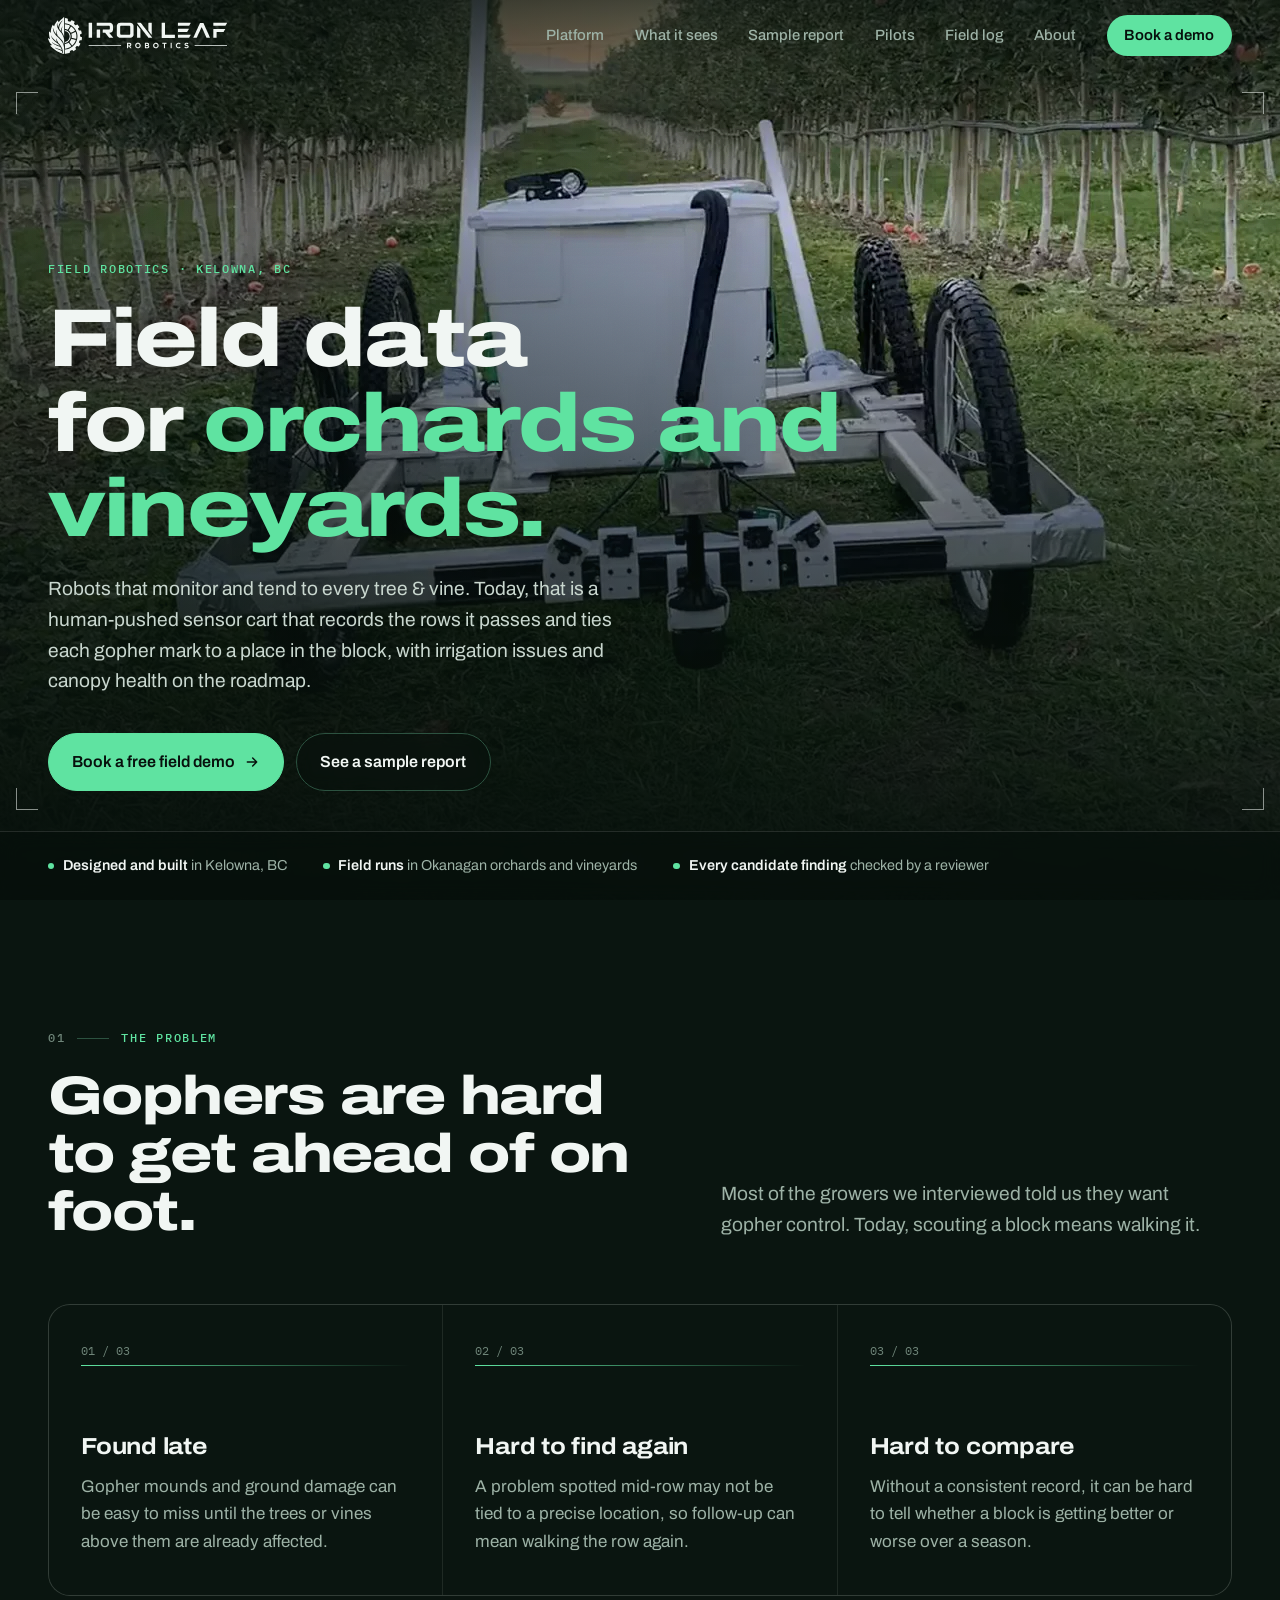
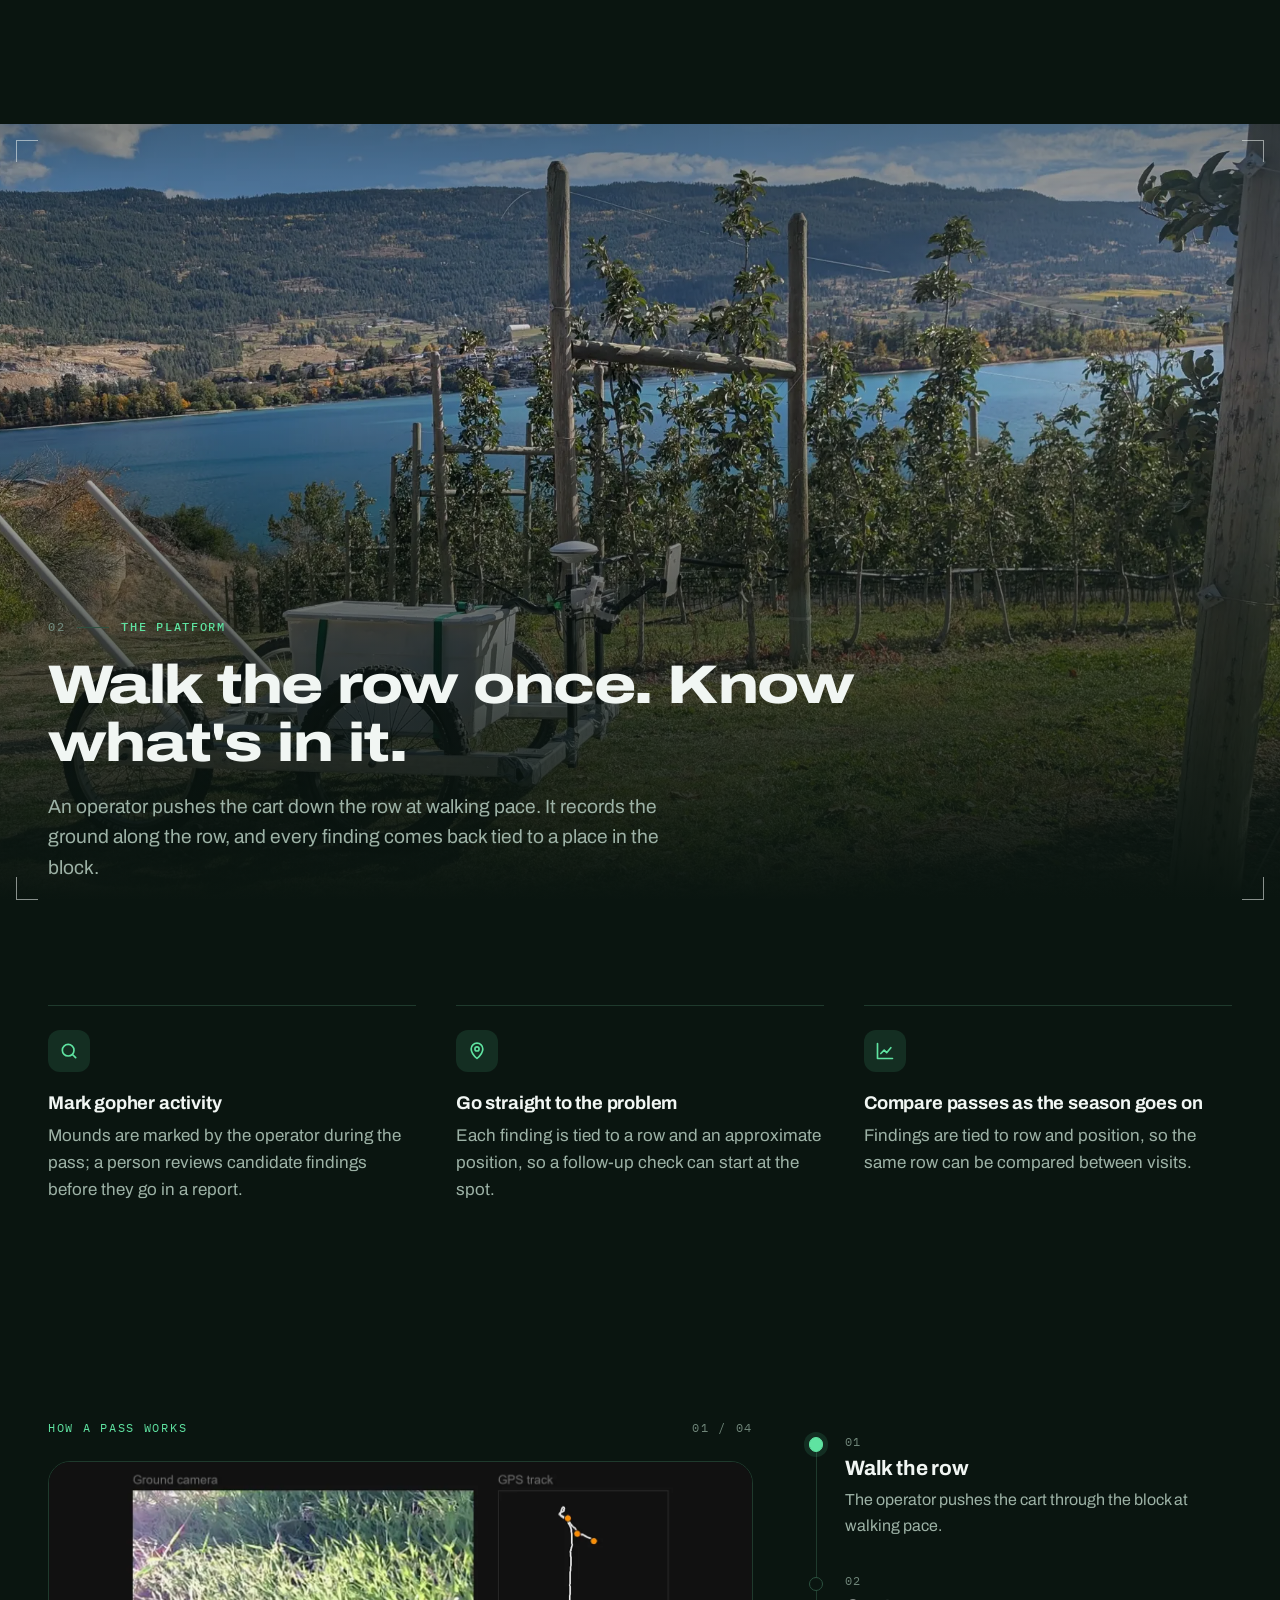
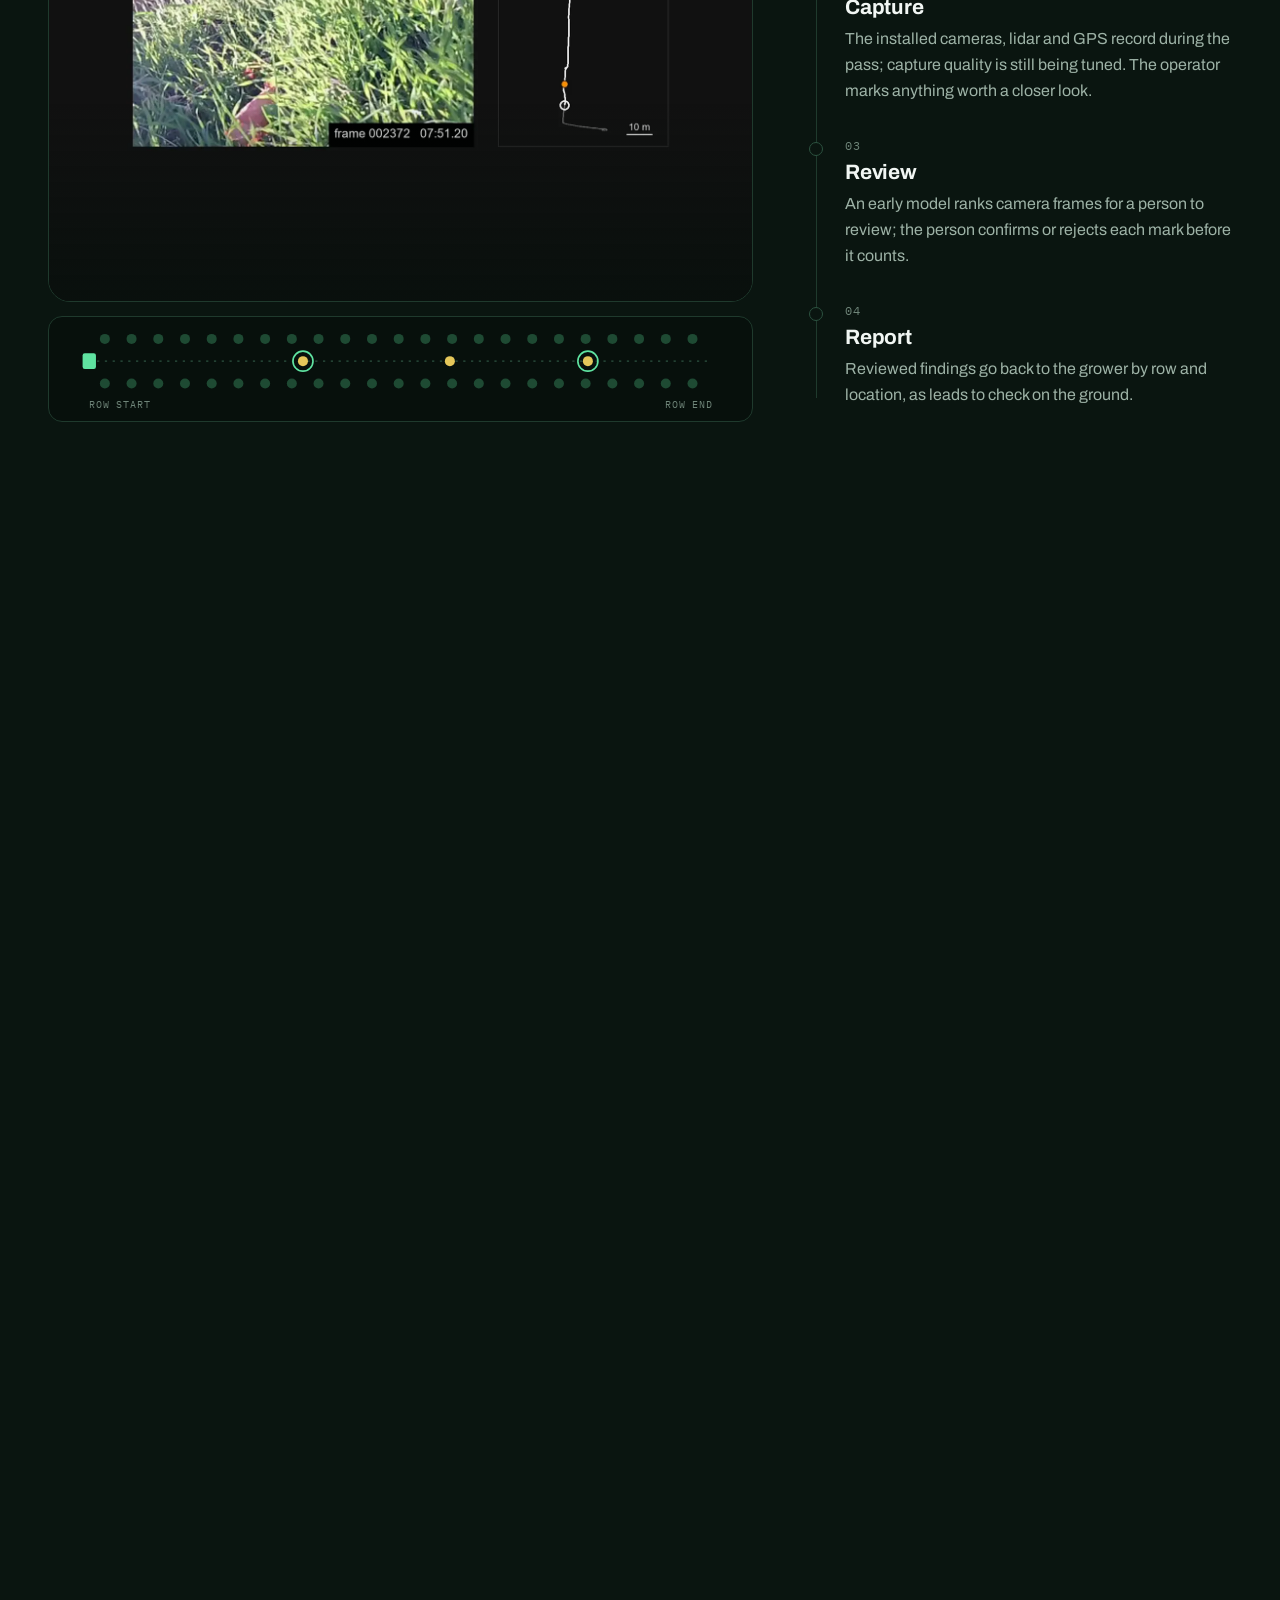
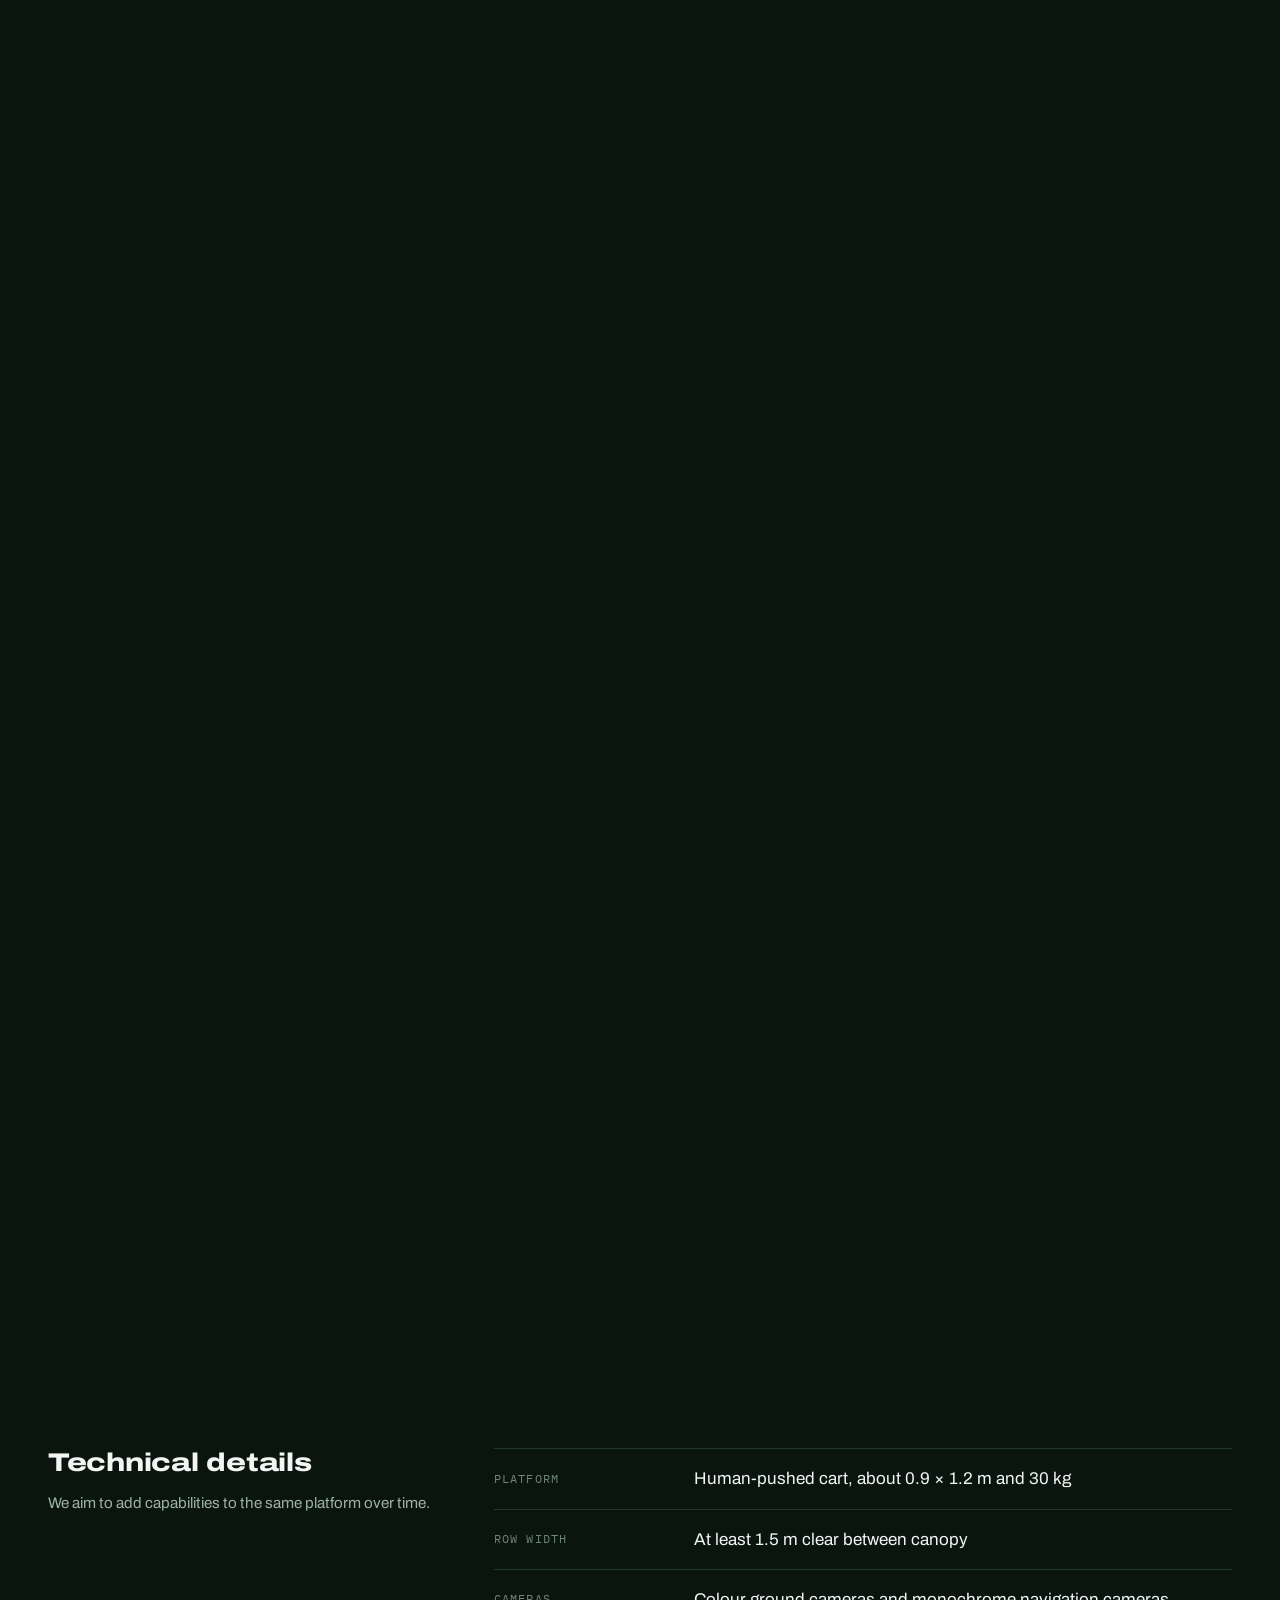
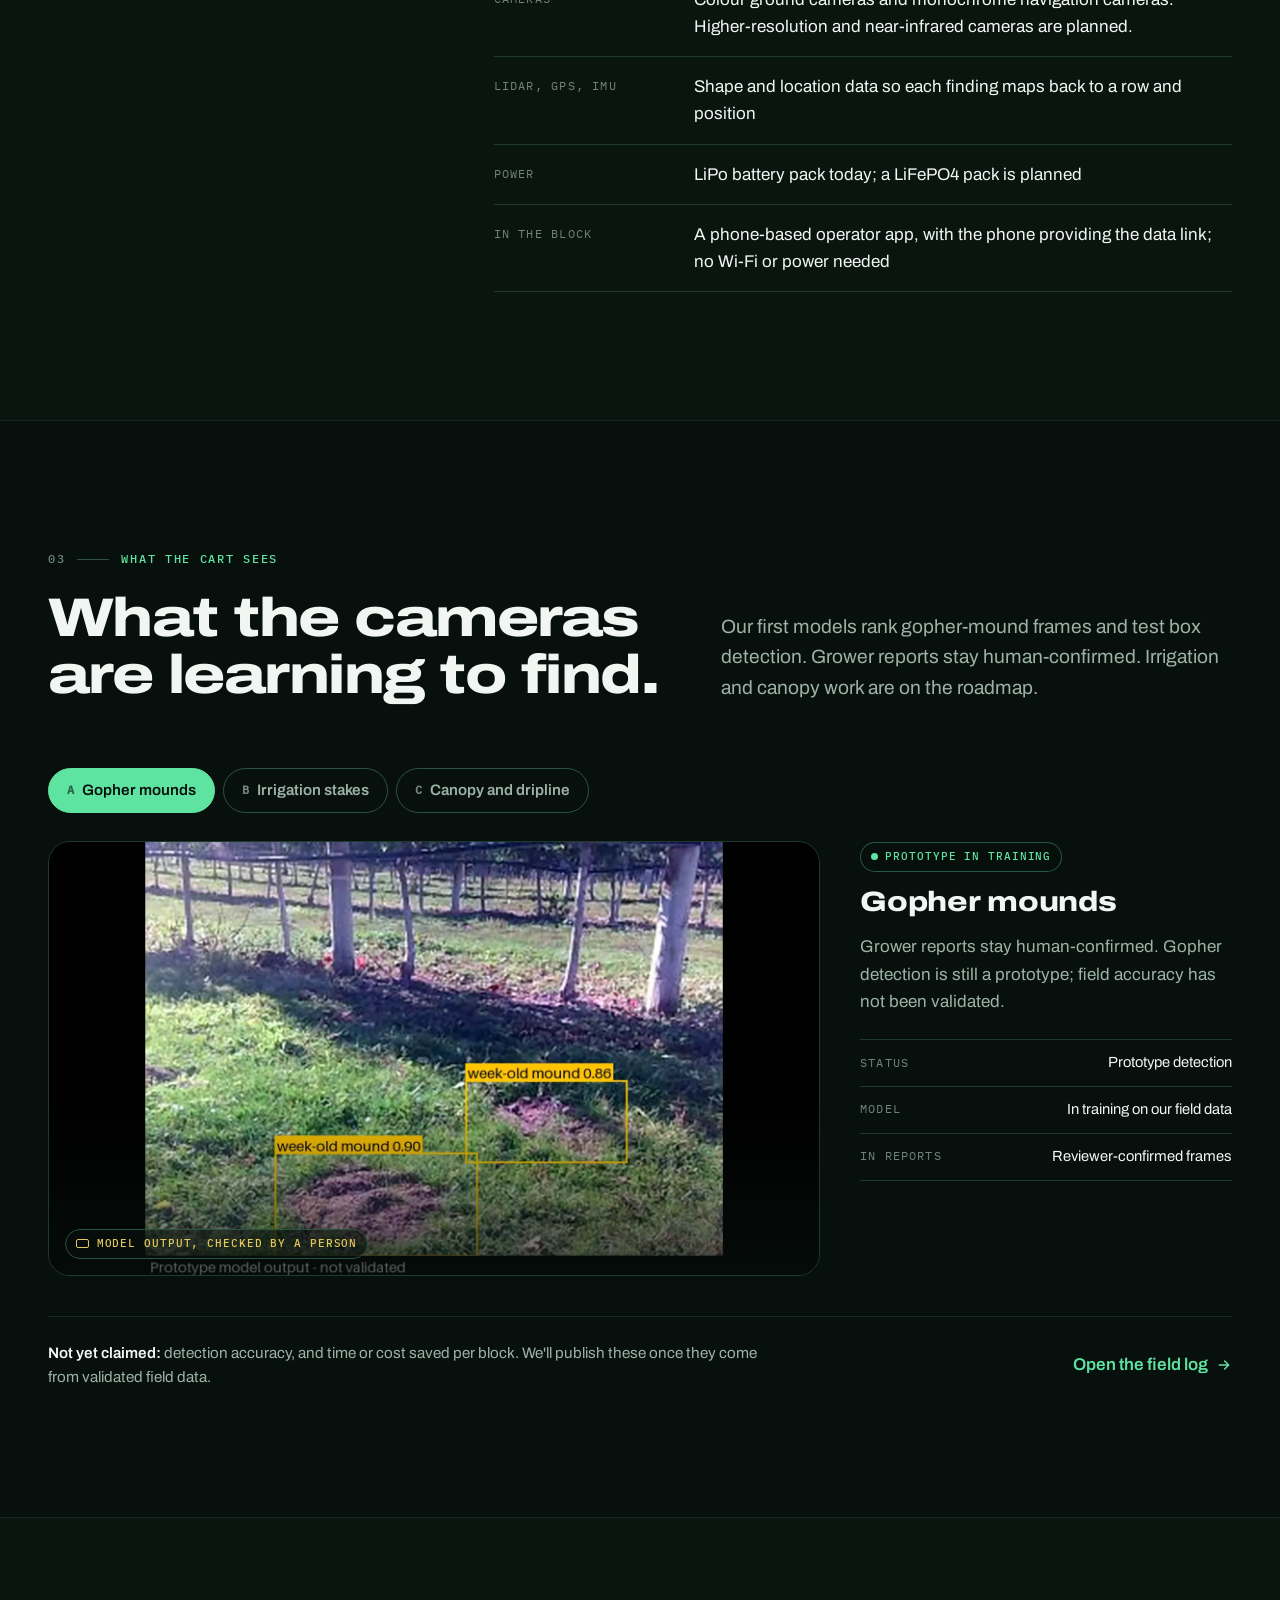
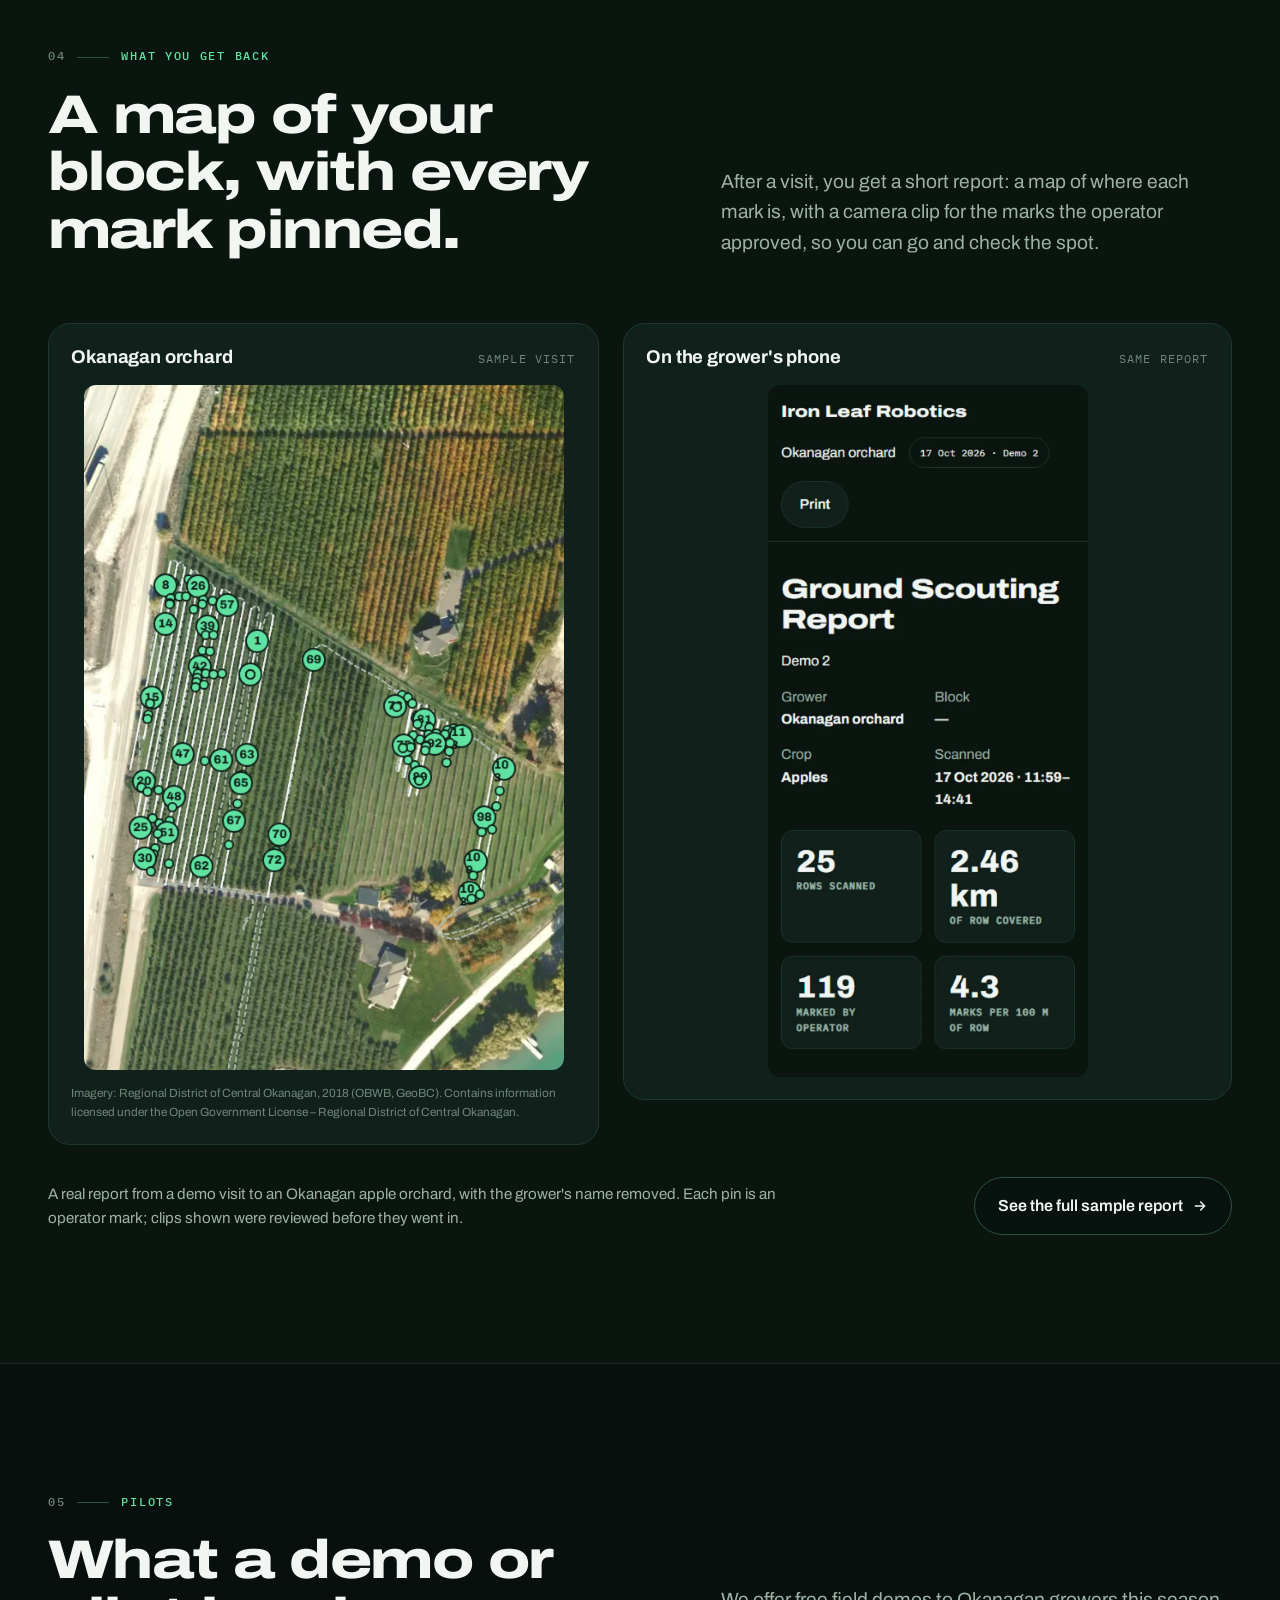
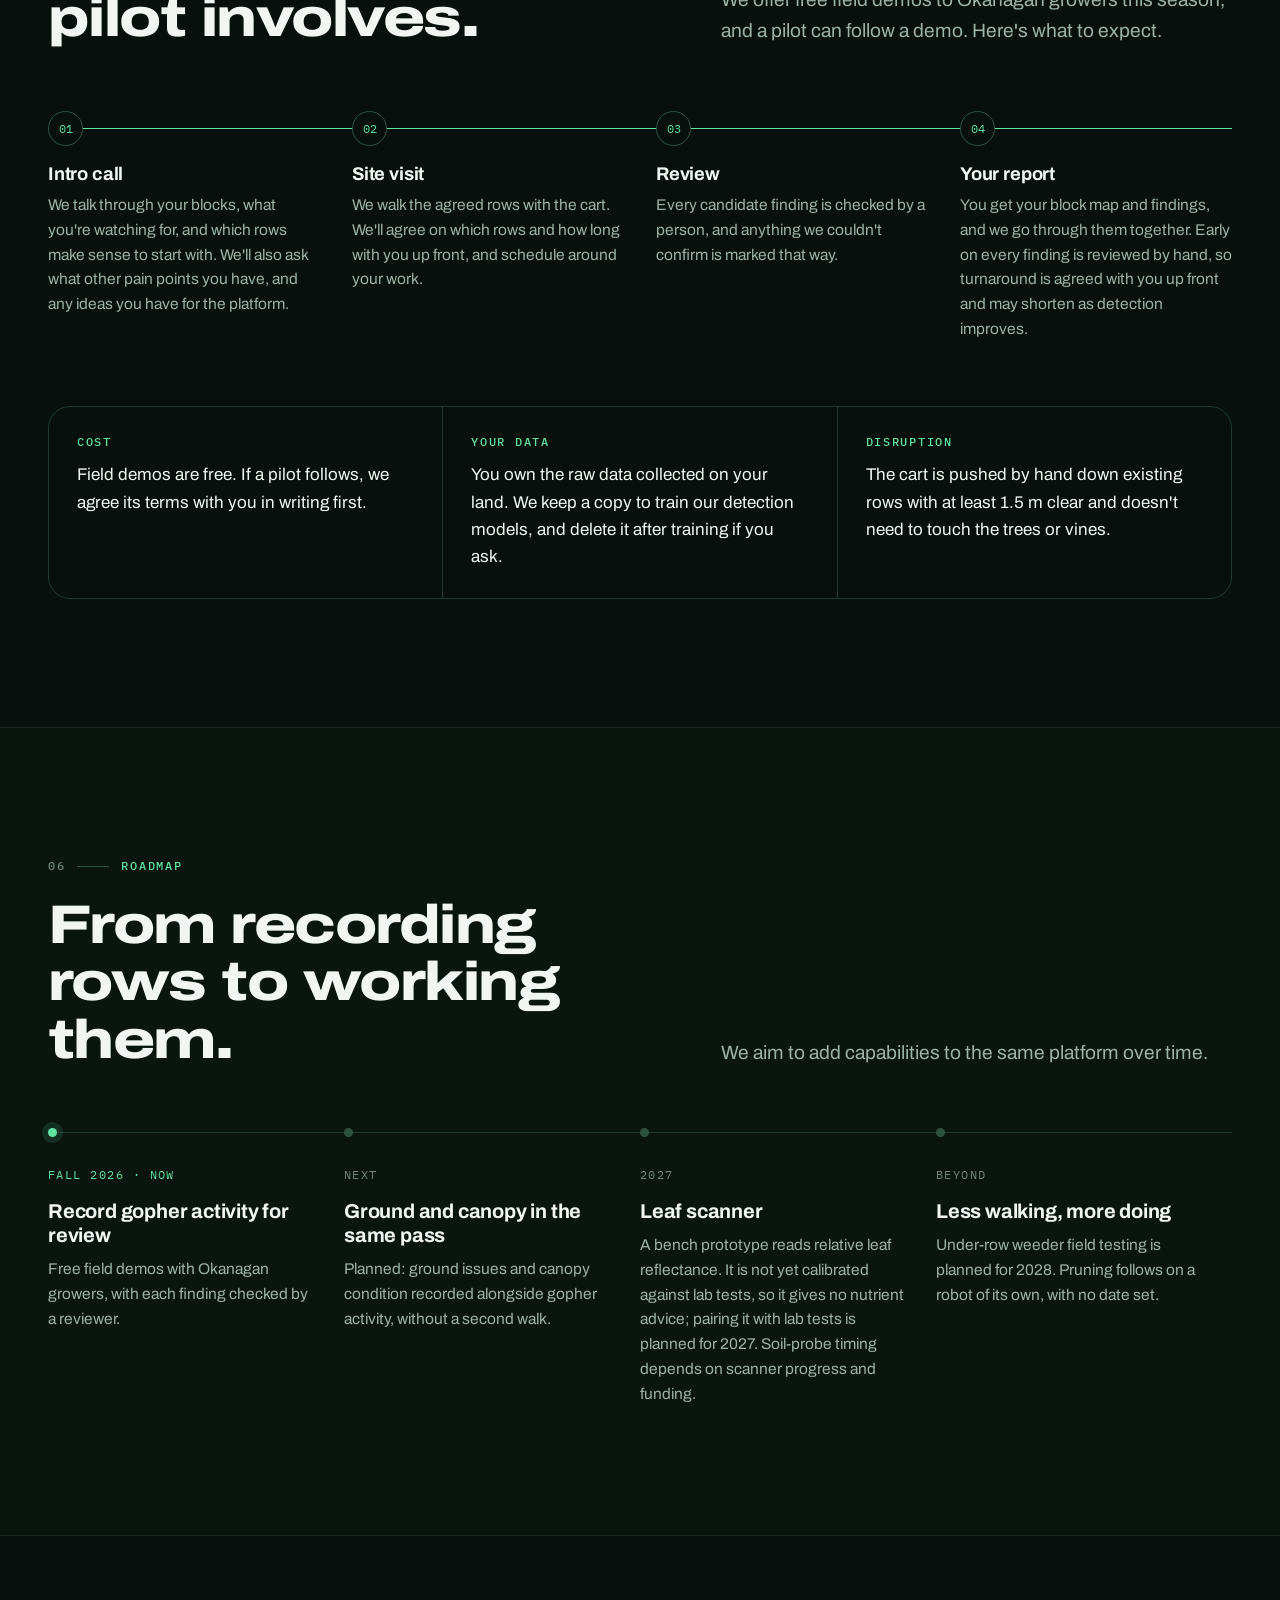
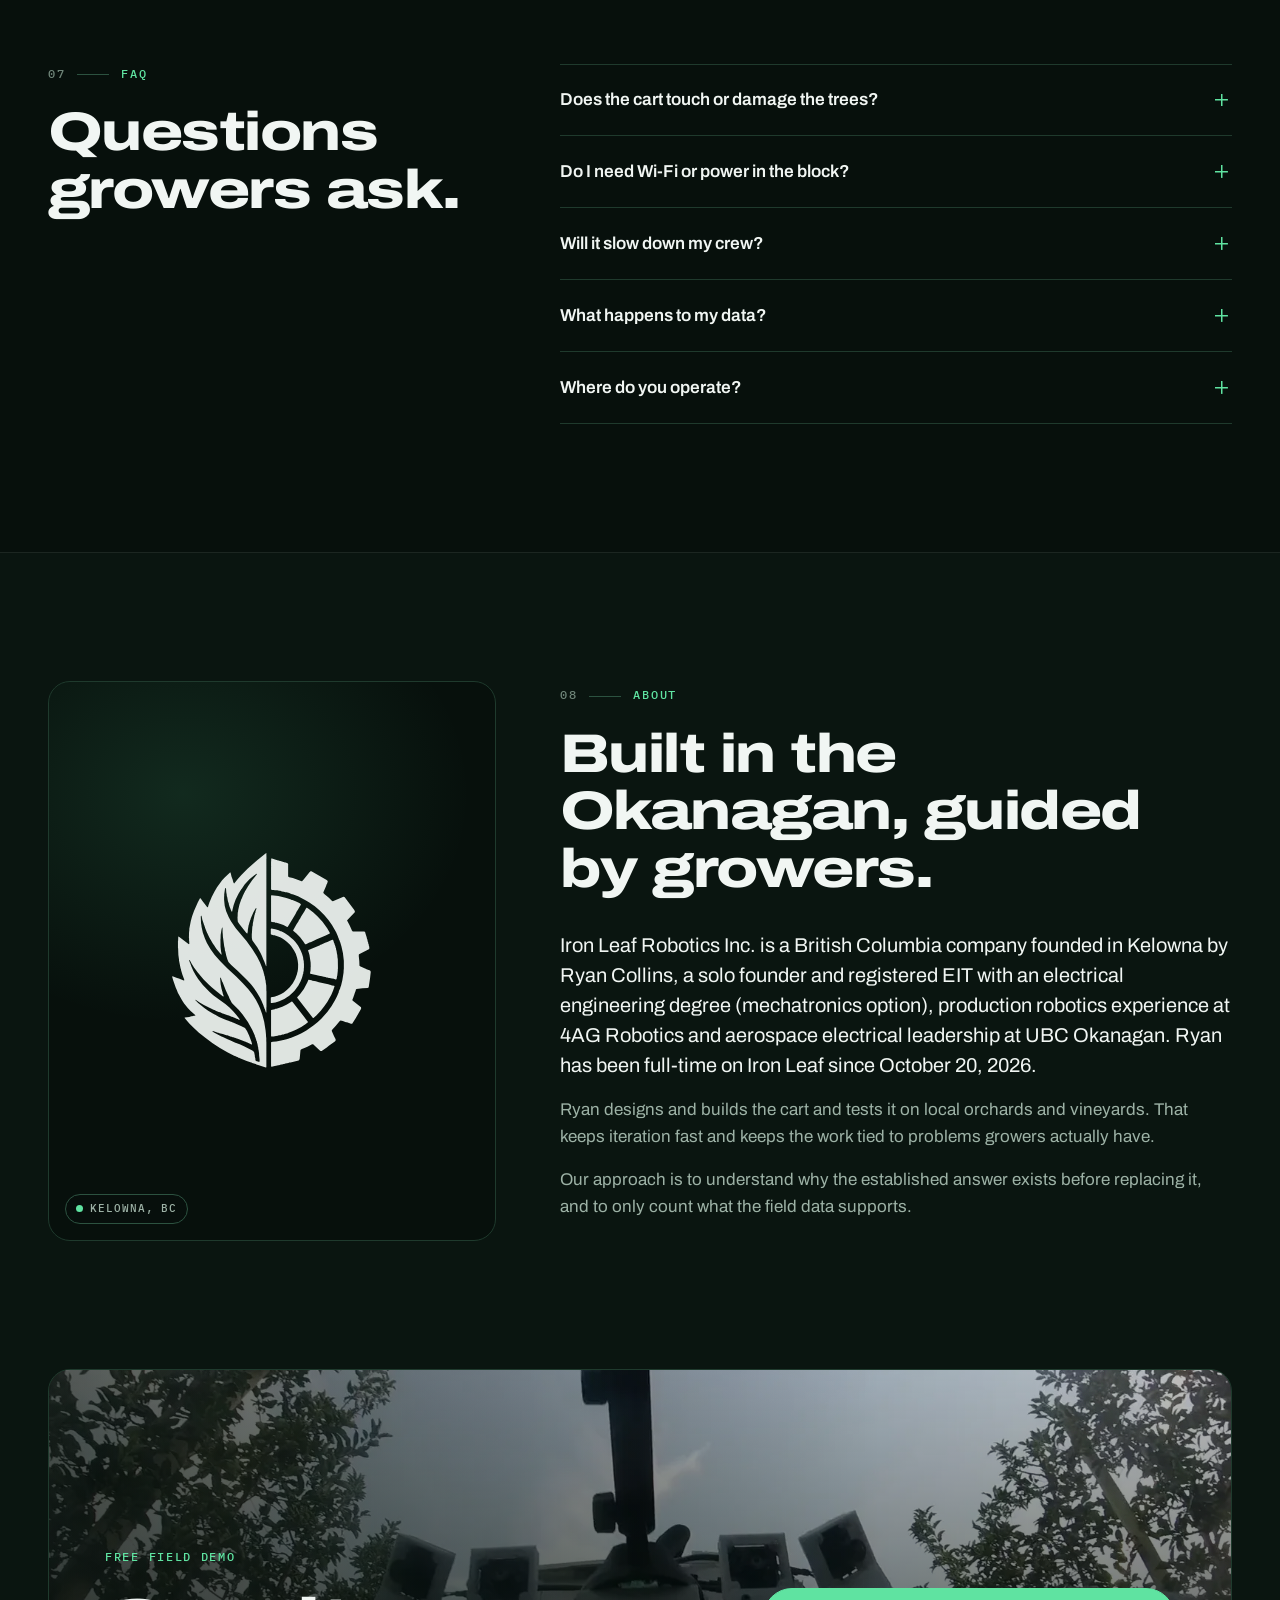
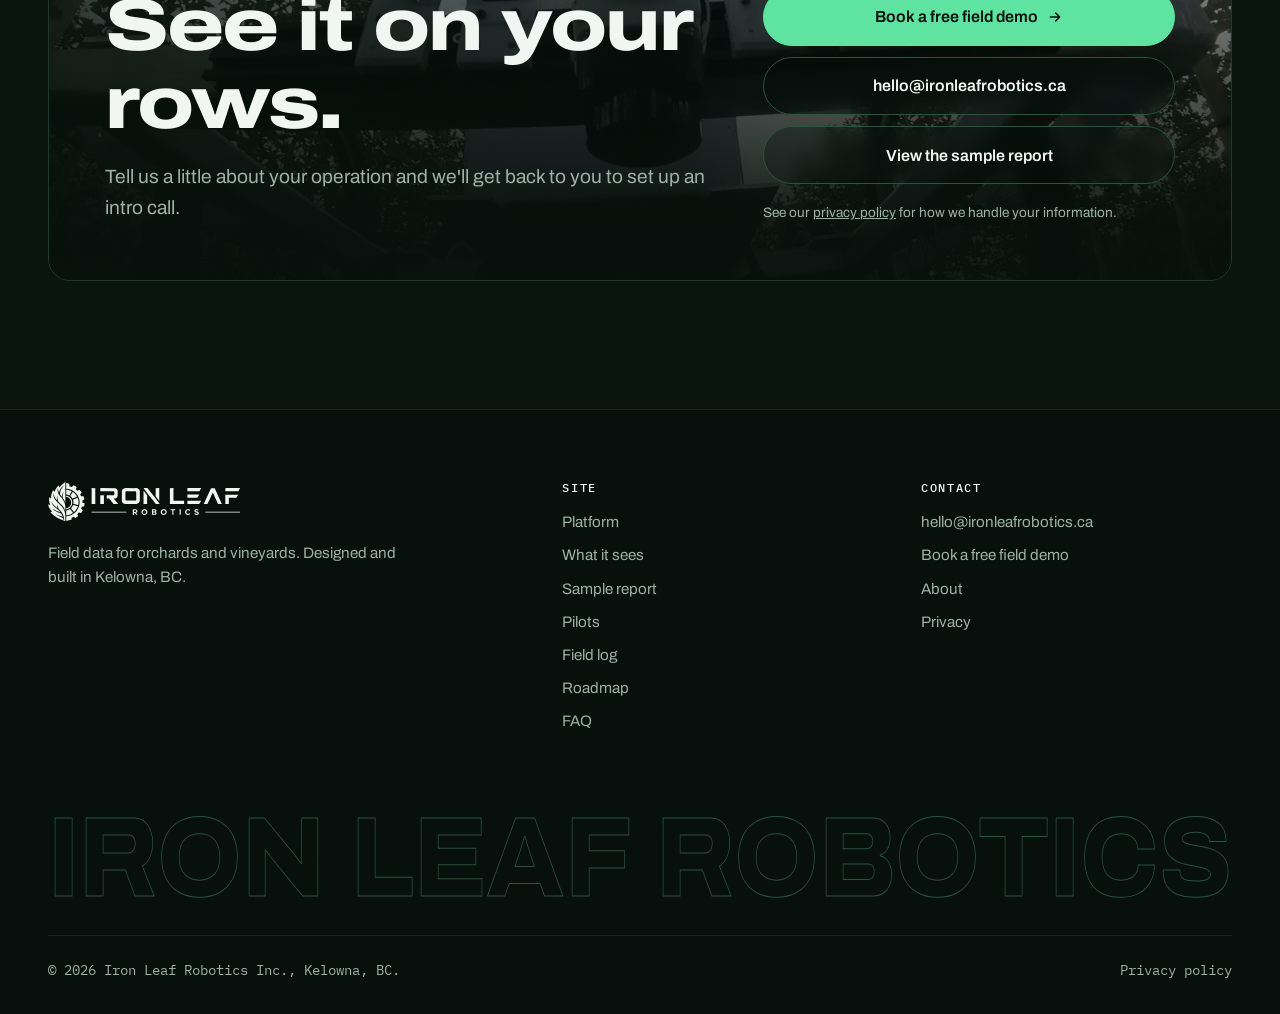
==== index.html @ 39b31bcb "Claims pass round 2: fixes from the independent preflight review (ILR R4) Weakened: 'Plant-level dat" ====
<!DOCTYPE html>
<html lang="en">
<head>
<meta charset="utf-8">
<meta name="viewport" content="width=device-width, initial-scale=1, viewport-fit=cover">
<title>Iron Leaf Robotics | Field data for orchards and vineyards</title>
<meta name="description" content="Robots that monitor and tend to every tree &amp; vine. Today, a human-pushed sensor cart that records orchard and vineyard rows and ties each gopher mark to a place in the block. Kelowna, BC.">
<meta name="theme-color" content="#07100C">
<link rel="icon" href="data:image/svg+xml,%3Csvg%20xmlns%3D%22http%3A//www.w3.org/2000/svg%22%20viewBox%3D%22126%20-39%20474%20504%22%3E%3Crect%20x%3D%22126%22%20y%3D%22-39%22%20width%3D%22474%22%20height%3D%22504%22%20rx%3D%2290%22%20fill%3D%22%230A1510%22/%3E%3Cpath%20fill%3D%22%23fff%22%20fill-rule%3D%22evenodd%22%20d%3D%22M403.0%20292.5L401.8%20292.2L392.5%20297.8L383.5%20302.0L372.5%20305.8L370.5%20306.0L369.0%20306.8L362.2%20308.2L362.0%20308.8L362.0%20358.5L362.8%20359.2L366.8%20359.0L371.5%20358.0L374.8%20357.8L377.0%20357.0L379.8%20356.8L384.0%20355.5L386.2%20355.2L387.8%20354.5L394.2%20352.8L395.5%20352.0L402.0%20349.8L403.0%20349.0L404.2%20348.8L409.8%20346.2L420.0%20340.8L428.0%20335.8L432.8%20332.0L433.0%20331.2L428.2%20325.2L426.5%20322.5ZM434.2%20250.2L433.5%20250.8L431.8%20255.2L425.0%20268.0L417.5%20278.2L412.2%20284.0L412.2%20284.8L442.0%20323.0L442.8%20323.5L443.5%20323.5L449.0%20318.8L457.5%20309.8L464.2%20301.2L470.0%20293.0L477.8%20279.0L481.2%20270.8L484.0%20262.5L483.0%20261.8L478.8%20261.0L477.0%20260.2L474.8%20260.0L471.8%20259.0L453.8%20255.0L448.0%20253.2L441.5%20252.0L439.8%20251.2ZM480.8%20173.5L478.2%20174.0L476.8%20175.0L476.0%20175.0L471.2%20177.0L470.2%20177.8L465.8%20179.2L457.8%20183.0L456.5%20183.2L456.0%20183.8L434.0%20193.0L433.0%20194.2L433.2%20195.2L433.8%20196.0L435.8%20202.8L438.0%20217.2L438.2%20225.5L438.0%20225.8L437.8%20232.8L437.0%20236.5L437.0%20238.2L437.5%20238.8L443.8%20240.2L446.2%20240.5L448.5%20241.2L452.2%20241.8L456.5%20243.0L457.8%20243.0L463.2%20244.5L466.5%20245.0L468.5%20245.8L470.0%20245.8L473.0%20246.8L474.2%20246.8L479.0%20248.0L482.5%20248.5L486.0%20249.5L487.5%20249.2L488.2%20247.2L488.5%20244.5L489.2%20241.8L490.2%20233.0L490.2%20229.5L490.5%20229.2L490.2%20211.0L489.5%20206.8L489.2%20202.5L488.5%20200.0L487.8%20194.8L486.8%20191.5L486.8%20190.2L485.8%20188.0L485.8%20186.8L484.0%20182.2L483.8%20180.8L483.0%20179.5L481.8%20175.2ZM362.5%20152.0L361.5%20152.8L361.5%20162.5L362.0%20163.2L366.8%20164.5L369.0%20164.8L369.8%20165.2L372.8%20166.0L379.5%20168.8L383.8%20171.0L388.0%20173.8L392.8%20177.5L398.0%20182.5L400.8%20185.8L406.2%20193.8L409.5%20200.5L412.0%20207.8L413.2%20213.8L414.0%20220.5L413.8%20229.2L413.0%20234.2L412.0%20237.5L412.0%20238.8L408.5%20248.5L403.8%20257.0L397.8%20264.8L392.2%20270.0L386.5%20274.5L380.5%20278.0L373.8%20281.0L368.2%20282.8L362.0%20284.0L361.5%20284.8L361.5%20294.5L362.0%20295.0L363.8%20295.0L370.5%20293.8L373.2%20292.8L375.0%20292.5L376.2%20291.8L377.8%20291.5L382.0%20289.8L387.5%20287.0L391.8%20284.5L397.0%20280.8L403.8%20274.8L407.5%20270.8L414.5%20261.2L418.8%20253.2L421.5%20246.2L421.8%20244.8L422.5%20243.2L423.0%20240.2L423.8%20238.5L424.0%20235.8L424.8%20233.0L425.0%20227.5L425.2%20227.2L425.2%20219.2L425.0%20219.0L424.8%20214.0L424.0%20211.2L423.5%20207.2L421.5%20200.5L418.2%20192.5L413.8%20184.5L408.8%20177.8L404.8%20173.2L395.2%20165.0L388.0%20160.5L381.5%20157.2L380.2%20157.0L376.5%20155.2L370.0%20153.2ZM431.0%20112.0L430.2%20112.0L429.0%20113.5L426.5%20118.2L419.2%20129.8L418.5%20131.5L415.2%20136.5L414.5%20138.2L411.2%20143.2L404.5%20155.0L404.5%20156.0L410.8%20161.2L417.8%20168.5L424.0%20176.8L426.8%20181.2L427.8%20182.0L429.2%20181.8L435.5%20178.8L439.2%20177.5L440.8%20176.5L442.0%20176.2L449.8%20172.5L461.2%20167.8L464.5%20166.0L465.8%20165.8L474.8%20161.2L474.8%20160.0L469.8%20151.2L460.8%20138.8L451.0%20128.0L443.2%20121.0L434.5%20114.2ZM362.8%2088.0L362.0%2088.8L362.0%20138.2L363.5%20139.2L369.2%20140.0L370.2%20140.5L372.5%20140.8L378.8%20142.5L385.8%20145.0L393.0%20148.8L394.2%20148.5L409.0%20123.8L411.0%20119.8L414.8%20114.0L414.8%20113.5L419.2%20106.0L419.2%20105.0L417.2%20103.5L409.0%2099.5L403.0%2097.0L401.5%2096.8L400.2%2096.0L391.5%2093.0L376.0%2089.5ZM362.5%2017.5L362.2%2017.8L362.2%2022.8L362.0%2023.0L362.0%2032.0L362.2%2032.2L362.0%2033.5L362.0%2076.2L362.2%2077.0L362.8%2077.5L364.2%2077.8L367.2%2077.8L369.5%2078.2L373.8%2078.5L377.5%2079.5L379.5%2079.5L383.0%2080.5L386.5%2081.0L389.5%2082.0L391.8%2082.2L397.2%2083.8L398.5%2084.5L400.2%2084.8L402.0%2085.8L403.5%2086.0L413.8%2090.0L429.0%2097.8L435.5%20101.8L446.0%20109.2L455.5%20117.2L464.5%20126.2L472.2%20135.5L479.0%20145.0L487.0%20159.2L490.5%20167.0L491.2%20169.5L492.0%20170.8L492.2%20172.2L494.0%20176.0L494.0%20176.8L494.8%20178.0L497.2%20186.2L500.0%20198.8L501.8%20213.5L501.8%20230.2L501.5%20230.5L501.2%20236.8L499.0%20250.8L496.5%20261.0L495.0%20265.0L495.0%20266.0L492.2%20272.5L492.0%20274.0L488.5%20282.2L484.8%20289.8L478.0%20301.2L470.0%20312.2L458.5%20325.0L451.2%20331.8L444.0%20337.8L429.8%20347.5L420.5%20352.8L413.5%20356.2L399.5%20362.0L398.8%20362.0L395.0%20363.5L393.2%20363.8L391.8%20364.5L385.8%20366.0L383.2%20366.2L381.5%20367.0L372.0%20368.8L365.5%20369.2L363.0%20369.8L362.2%20370.2L362.0%20370.8L362.0%20416.2L362.8%20417.2L363.5%20417.2L369.0%20415.8L371.8%20415.5L373.5%20414.8L379.0%20413.8L380.8%20413.0L383.2%20412.8L385.8%20411.8L387.2%20411.8L389.5%20411.0L395.2%20410.0L397.0%20409.2L399.5%20409.0L415.0%20405.2L416.0%20404.5L417.0%20401.8L418.5%20385.8L419.0%20384.5L421.2%20383.0L425.0%20381.8L431.8%20378.8L440.8%20374.0L442.8%20374.2L456.2%20386.5L457.2%20387.0L459.2%20387.0L469.0%20380.2L473.0%20377.0L484.5%20368.8L485.8%20367.5L486.2%20365.8L485.8%20364.0L483.0%20358.8L478.8%20349.2L478.5%20347.8L479.8%20345.8L486.0%20339.2L494.0%20329.5L495.5%20328.5L499.8%20329.5L506.0%20331.8L507.8%20332.0L515.5%20334.8L517.8%20334.5L524.5%20324.2L535.0%20306.0L534.8%20303.2L533.0%20301.5L519.0%20290.5L518.2%20289.5L518.2%20288.5L520.5%20283.0L520.8%20281.5L521.5%20280.2L522.5%20276.5L524.5%20271.2L524.8%20269.5L526.0%20267.8L537.5%20266.5L547.2%20266.0L548.5%20265.5L549.5%20264.5L552.2%20246.8L553.5%20235.0L552.2%20232.5L545.2%20229.8L544.2%20229.0L543.5%20229.0L535.0%20225.0L533.8%20224.8L531.8%20223.2L531.5%20214.8L530.5%20205.0L530.5%20202.2L531.0%20201.2L549.8%20191.5L550.8%20190.2L550.5%20186.5L549.8%20184.8L549.8%20183.2L548.8%20181.0L548.5%20178.8L547.8%20177.2L546.8%20172.5L545.8%20170.0L545.8%20169.0L543.2%20161.0L543.2%20160.0L542.0%20158.0L540.8%20157.5L519.2%20157.5L518.5%20157.2L517.0%20155.2L516.5%20153.5L512.8%20145.5L508.0%20136.5L508.2%20135.8L522.8%20120.5L523.0%20118.5L521.5%20115.8L504.2%2092.5L503.0%2091.2L501.0%2091.0L480.8%2099.2L479.2%2098.8L473.0%2092.8L464.8%2086.0L462.5%2083.5L462.5%2082.0L467.5%2070.5L468.8%2066.8L469.5%2065.8L470.8%2061.8L470.8%2061.0L470.0%2059.5L468.0%2058.0L439.5%2042.0L437.8%2042.0L435.8%2043.8L424.2%2058.0L421.5%2060.8L420.8%2060.8L403.8%2055.0L396.8%2053.2L395.8%2052.8L394.8%2051.2L394.8%2029.2L395.0%2028.8L394.5%2026.8L390.2%2025.0L388.2%2024.8L386.8%2024.0L385.8%2024.0L380.0%2022.0L379.0%2022.0L376.5%2021.0L375.5%2021.0L363.8%2017.5ZM352.8%207.0L350.8%208.0L336.5%2019.5L316.8%2037.2L305.0%2048.8L298.5%2056.0L291.2%2065.2L290.2%2064.5L288.8%2060.5L288.5%2058.8L286.0%2051.8L284.2%2044.0L283.2%2044.0L273.0%2053.8L268.0%2059.2L258.2%2072.5L253.2%2081.0L248.0%2091.2L243.0%20103.5L243.0%20104.2L242.0%20106.2L241.0%20109.8L240.2%20110.8L239.5%20110.8L229.5%2098.0L227.0%2094.2L226.2%2093.5L225.2%2094.2L221.2%20101.8L214.0%20118.0L210.2%20128.8L207.8%20138.0L205.0%20152.2L205.0%20155.2L204.5%20158.8L204.2%20170.2L204.5%20170.5L204.5%20175.5L204.8%20175.8L205.0%20181.2L204.5%20181.8L203.5%20181.5L185.8%20168.0L184.2%20167.2L183.8%20167.8L183.5%20175.2L183.2%20175.5L183.2%20189.5L183.5%20189.8L184.0%20202.8L185.2%20211.2L185.2%20213.2L188.2%20228.2L189.0%20229.8L189.2%20231.8L191.8%20240.5L195.0%20249.0L195.5%20251.2L194.2%20251.5L185.0%20248.0L181.5%20247.0L175.2%20244.2L173.0%20243.5L172.2%20243.8L172.2%20245.0L173.8%20250.5L179.0%20265.8L181.0%20269.8L183.0%20275.0L191.0%20289.8L195.0%20295.8L202.0%20304.5L207.5%20310.2L216.8%20318.2L216.5%20319.0L215.2%20319.5L214.0%20319.5L210.2%20320.5L208.8%20320.5L205.0%20321.5L196.5%20322.8L196.0%20323.2L196.0%20323.8L205.0%20334.2L214.8%20344.0L223.5%20351.8L231.5%20358.0L234.5%20360.8L249.8%20372.0L263.8%20381.2L278.0%20389.5L291.0%20396.0L295.2%20397.8L296.2%20398.5L297.5%20398.8L299.2%20399.8L300.5%20400.0L302.2%20401.0L315.2%20406.2L323.8%20409.2L324.5%20409.2L325.8%20410.0L332.5%20412.0L333.8%20412.8L340.2%20414.8L341.5%20415.5L352.0%20418.8L353.0%20418.2L353.0%20369.2L352.8%20369.0L352.8%20361.2L352.5%20361.0L352.2%20354.8L351.5%20347.5L348.8%20331.0L344.8%20316.0L340.8%20305.0L338.0%20298.8L332.8%20288.5L326.2%20278.5L318.0%20268.0L307.8%20256.8L295.0%20244.0L277.8%20228.0L264.5%20214.8L253.8%20202.5L245.5%20191.2L238.8%20179.8L235.0%20171.2L231.0%20159.8L228.5%20148.5L228.2%20145.0L227.5%20141.5L227.0%20128.5L227.8%20127.0L228.8%20128.8L230.0%20134.8L233.0%20143.5L233.0%20144.2L234.0%20146.2L234.0%20147.0L235.0%20148.8L235.2%20150.2L239.2%20160.2L240.0%20161.2L240.2%20162.5L244.0%20170.0L251.0%20182.2L252.0%20183.2L256.5%20190.2L266.5%20202.2L266.8%20202.0L266.8%20199.5L266.0%20196.0L265.0%20187.2L264.8%20172.0L265.0%20171.8L265.2%20164.2L266.8%20154.0L267.8%20150.5L268.2%20150.0L268.8%20150.5L269.0%20161.0L269.2%20161.2L269.5%20167.0L272.0%20185.8L273.0%20189.8L273.5%20193.8L274.2%20195.8L276.0%20204.0L278.2%20211.2L280.2%20216.2L285.5%20221.8L298.2%20233.2L315.8%20250.5L323.8%20259.5L329.0%20266.2L334.8%20274.5L340.8%20285.0L343.8%20291.0L347.8%20300.5L348.0%20302.0L349.0%20303.8L349.2%20305.2L350.0%20306.5L352.0%20312.5L352.8%20313.2L353.0%20313.0L353.0%20303.2L353.2%20303.0L353.2%20272.2L353.0%20272.0L352.8%20261.2L351.8%20255.5L351.5%20251.8L351.0%20250.5L349.8%20243.5L349.2%20242.5L348.5%20238.5L347.8%20237.0L347.8%20236.0L344.5%20226.2L340.8%20217.2L335.2%20206.2L326.2%20191.5L314.8%20176.0L294.2%20151.2L285.0%20138.0L280.8%20130.2L275.8%20118.5L273.0%20108.0L271.8%2096.5L271.8%2090.2L272.0%2090.0L272.0%2086.0L273.5%2076.0L274.2%2074.0L274.8%2073.8L275.5%2075.0L276.0%2082.0L277.0%2087.2L277.0%2089.2L277.8%2091.5L279.2%2099.5L280.8%20103.8L281.0%20105.8L282.5%20110.5L283.2%20111.8L285.0%20116.8L286.2%20119.2L286.8%20119.5L287.5%20118.5L287.8%20116.0L290.2%20106.5L294.0%2096.2L299.5%2085.0L304.8%2076.2L305.8%2075.2L311.2%2067.2L320.5%2057.2L330.5%2049.0L334.0%2046.8L335.0%2047.0L334.5%2048.2L326.0%2058.5L317.8%2070.5L311.8%2080.8L307.8%2089.0L305.8%2094.2L305.0%2095.2L301.2%20106.0L298.8%20116.8L298.8%20118.2L298.0%20121.5L297.8%20129.0L297.5%20129.2L297.8%20135.5L298.2%20138.8L301.0%20143.2L314.2%20159.8L316.0%20161.5L316.5%20161.5L317.2%20158.2L317.5%20153.8L319.0%20145.2L319.8%20143.5L320.0%20141.5L321.0%20139.0L321.8%20135.8L322.8%20134.0L322.8%20133.2L324.8%20128.0L328.2%20120.5L332.0%20114.0L333.2%20112.5L333.8%20112.8L333.8%20114.2L332.2%20118.5L332.0%20120.8L331.0%20122.8L331.0%20124.0L330.0%20127.0L329.2%20131.8L328.5%20133.8L328.2%20136.5L327.0%20142.0L326.8%20146.0L326.0%20148.5L325.2%20161.2L325.0%20161.5L325.0%20169.0L325.5%20172.5L326.2%20174.8L335.5%20188.0L341.8%20199.0L344.5%20204.5L347.2%20211.5L349.0%20215.0L352.0%20223.5L352.8%20224.2L353.0%20224.0L353.0%2066.8L353.2%2066.5L353.0%2066.0L353.0%2018.2L353.2%2018.0L353.0%208.2L353.2%207.8ZM205.0%20212.2L205.8%20212.5L209.0%20218.5L214.0%20226.5L221.2%20236.5L232.5%20249.8L243.2%20260.5L248.5%20265.2L257.8%20273.0L269.2%20281.8L270.8%20282.5L271.0%20281.2L269.0%20275.8L268.8%20273.8L267.8%20271.5L267.8%20270.2L267.0%20268.0L265.2%20259.0L264.2%20247.2L264.8%20246.0L265.5%20246.5L268.0%20253.5L269.0%20255.2L274.8%20270.0L279.0%20279.2L280.8%20282.2L282.0%20285.5L286.2%20293.8L287.2%20295.2L300.2%20308.5L307.0%20316.5L317.5%20331.2L325.8%20346.0L330.8%20357.5L331.0%20359.0L332.0%20360.5L332.0%20361.5L333.0%20363.8L334.0%20367.8L334.8%20369.0L335.0%20371.2L335.8%20373.0L336.8%20379.0L337.2%20380.0L337.5%20383.2L338.2%20386.0L339.0%20391.8L339.0%20394.5L340.0%20403.5L340.0%20406.8L339.5%20407.8L339.0%20408.0L336.8%20407.0L334.5%20406.5L332.8%20405.8L332.0%20405.0L331.8%20401.2L331.0%20399.0L330.8%20395.5L329.5%20389.5L328.5%20388.0L326.0%20386.2L310.0%20378.0L301.8%20374.2L297.5%20372.8L296.5%20372.0L293.5%20371.0L283.2%20366.2L278.5%20364.5L269.5%20360.0L266.8%20359.0L256.8%20354.0L251.5%20351.0L249.2%20349.2L249.5%20348.8L252.0%20349.0L255.8%20350.5L259.8%20351.8L260.8%20351.8L262.8%20352.8L269.5%20354.5L276.0%20356.8L278.0%20357.0L285.0%20359.5L286.8%20359.8L288.0%20360.5L289.8%20360.8L291.8%20361.8L292.5%20361.8L296.2%20363.2L298.0%20363.5L311.5%20368.8L312.2%20368.8L313.8%20369.8L316.5%20370.8L324.5%20374.5L325.5%20374.5L325.5%20373.2L324.8%20371.5L324.5%20369.8L320.0%20357.8L315.8%20348.8L312.0%20343.0L304.2%20338.8L288.8%20332.2L287.2%20332.0L285.5%20331.0L284.8%20331.0L279.0%20328.5L277.0%20328.0L275.2%20327.0L274.5%20327.0L262.2%20321.5L254.0%20317.0L253.5%20317.0L241.2%20309.8L233.8%20304.5L222.0%20295.0L216.8%20289.8L216.5%20289.2L216.8%20288.8L217.8%20289.0L224.8%20293.8L233.0%20298.5L251.5%20307.8L254.5%20308.8L255.5%20309.5L261.5%20312.0L264.2%20312.8L268.8%20314.8L269.5%20314.8L270.8%20315.5L274.8%20316.8L276.0%20317.5L277.5%20317.8L278.8%20318.5L281.0%20319.0L286.2%20321.2L287.0%20321.2L291.8%20323.0L297.0%20325.5L298.2%20325.8L299.8%20326.8L301.8%20327.2L301.8%20326.2L300.0%20323.5L295.5%20317.8L289.2%20310.5L282.2%20303.5L274.2%20296.8L264.8%20290.2L251.0%20279.8L244.0%20273.8L231.0%20260.5L222.0%20248.8L216.8%20240.5L212.8%20233.2L208.8%20224.5L206.8%20218.5L206.0%20217.2L205.5%20215.0L204.8%20214.0Z%22/%3E%3C/svg%3E">
<link rel="apple-touch-icon" href="/assets/apple-touch-icon.png">
<link rel="canonical" href="https://www.ironleafrobotics.ca/">
<meta property="og:type" content="website">
<meta property="og:url" content="https://www.ironleafrobotics.ca/">
<meta property="og:site_name" content="Iron Leaf Robotics">
<meta property="og:title" content="Iron Leaf Robotics | Field data for orchards and vineyards">
<meta property="og:description" content="Robots that monitor and tend to every tree &amp; vine. Today, a human-pushed sensor cart that records orchard and vineyard rows and ties each gopher mark to a place in the block. Kelowna, BC.">
<meta property="og:image" content="https://www.ironleafrobotics.ca/assets/og-image.png">
<meta property="og:image:width" content="1200">
<meta property="og:image:height" content="630">
<meta name="twitter:card" content="summary_large_image">
<link rel="preload" href="/assets/fonts/archivo-latin-var.woff2" as="font" type="font/woff2" crossorigin>
<link rel="preload" href="/assets/fonts/ibm-plex-mono-latin-Regular.woff2" as="font" type="font/woff2" crossorigin>
<link rel="stylesheet" href="/assets/css/site.css">
<script>document.documentElement.classList.add('js');</script>
<script type="application/ld+json">
{
  "@context": "https://schema.org",
  "@type": "Organization",
  "name": "Iron Leaf Robotics",
  "legalName": "Iron Leaf Robotics Inc.",
  "url": "https://www.ironleafrobotics.ca/",
  "logo": "https://www.ironleafrobotics.ca/assets/ilr-signature-logo.png",
  "email": "hello@ironleafrobotics.ca",
  "description": "Robots that monitor and tend to every tree & vine. Today, a human-pushed sensor cart that records orchard and vineyard rows and ties each gopher mark to a place in the block.",
  "address": { "@type": "PostalAddress", "addressLocality": "Kelowna", "addressRegion": "BC", "addressCountry": "CA" },
  "founder": { "@type": "Person", "name": "Ryan Collins" }
}
</script>
<style>
  /* ===== Hero ===== */
  .hero { min-height: 100svh; padding: 0; display: flex; flex-direction: column; justify-content: flex-end; overflow: hidden; isolation: isolate; }
  .hero-media { position: absolute; inset: 0; z-index: -2; }
  .hero-media img, .hero-media video { width: 100%; height: 100%; object-fit: cover; }
  .hero-shade { position: absolute; inset: 0; z-index: -1; pointer-events: none;
    background:
      linear-gradient(180deg, rgba(7,16,12,.72) 0%, rgba(7,16,12,0) 22%),
      linear-gradient(0deg, rgba(7,16,12,.96) 4%, rgba(7,16,12,.55) 42%, rgba(7,16,12,.05) 75%),
      linear-gradient(90deg, rgba(7,16,12,.55) 0%, rgba(7,16,12,0) 60%); }
  .hero .vf { inset: calc(var(--nav-h) + .25rem) 0 4.6rem 0; }
  .hero .staging-flag { top: calc(var(--nav-h) + 1.25rem); right: 2.75rem; }
  .hero-inner { width: 100%; padding-top: calc(var(--nav-h) + 4rem); padding-bottom: 2.5rem; }
  .hero h1 { font-size: clamp(2.5rem, 6.4vw, 5.6rem); }
  @media (max-width: 30rem) { .hero h1 { font-size: 2.35rem; font-stretch: 112%; } }
  .hero .lead { color: #C9D7CF; max-width: 36rem; }
  .hero-foot { border-top: 1px solid rgba(241,246,243,.12); background: rgba(7,16,12,.55); backdrop-filter: blur(10px); -webkit-backdrop-filter: blur(10px); }
  .hero-foot .wrap { display: flex; align-items: center; justify-content: space-between; gap: 2rem; min-height: 4.25rem; }
  .proof { list-style: none; margin: 0; padding: .9rem 0; display: flex; flex-wrap: wrap; gap: .5rem 2.25rem; font-size: .9rem; color: var(--muted); }
  .proof li { display: flex; align-items: center; gap: .55rem; }
  .proof li::before { content: ""; width: .4rem; height: .4rem; border-radius: 50%; background: var(--mint); }
  .proof b { color: var(--text); font-weight: 600; }
  .hud { display: flex; align-items: center; gap: 1.25rem; font-size: .72rem; letter-spacing: .1em; text-transform: uppercase; color: var(--muted); white-space: nowrap; }
  .hud .tc { color: var(--text); font-variant-numeric: tabular-nums; min-width: 7.5ch; text-align: right; }
  .hud .rec { display: inline-flex; align-items: center; gap: .45rem; color: var(--red); }
  .hud .rec::before { content: ""; width: .5rem; height: .5rem; border-radius: 50%; background: currentColor; animation: pulse 1.6s ease-in-out infinite; }
  .hud[hidden] { display: none; }
  @media (max-width: 54rem) { .hud { display: none; } .proof { gap: .35rem 1.25rem; font-size: .84rem; } }

  /* ===== Problem ===== */
  .problems { display: grid; grid-template-columns: repeat(3, 1fr); gap: 1px; background: var(--line); border: 1px solid var(--line); border-radius: var(--radius-lg); overflow: hidden; }
  .problems article { background: var(--bg); padding: 2.25rem 2rem 2.5rem; position: relative; }
  .problems .n { display: block; font-family: var(--mono); font-size: .78rem; color: var(--dim); margin-bottom: 4.5rem; }
  .problems h3 { font-size: 1.45rem; margin-bottom: .75rem; font-family: var(--display); font-stretch: 112%; font-weight: 700; }
  .problems p { color: var(--muted); margin: 0; }
  .problems article::after { content: ""; position: absolute; left: 2rem; right: 2rem; top: 3.75rem; height: 1px; background: linear-gradient(90deg, var(--mint), transparent); transform: scaleX(0); transform-origin: left; transition: transform 1.2s var(--ease-out) .2s; }
  .problems article.in::after { transform: scaleX(1); }
  @media (max-width: 54rem) { .problems { grid-template-columns: 1fr; } .problems .n { margin-bottom: 2.5rem; } .problems article::after { top: 3.4rem; } }

  /* ===== Platform opener (full-bleed footage) ===== */
  #platform { padding-top: 0; }
  .opener { position: relative; min-height: min(88svh, 52rem); display: flex; align-items: flex-end; overflow: hidden; isolation: isolate; margin-bottom: clamp(3.5rem, 7vw, 6rem); }
  .opener .media { position: absolute; inset: 0; z-index: -2; }
  .opener .media > img, .opener .media > video { transform: scale(var(--zoom, 1.08)); transition: transform .1s linear; }
  .opener::before { content: ""; position: absolute; inset: 0; z-index: -1; background: linear-gradient(0deg, var(--bg) 2%, rgba(10,21,16,.6) 38%, rgba(10,21,16,.1) 70%, rgba(10,21,16,.5) 100%); }
  .opener .wrap { width: 100%; padding-bottom: 2rem; }
  .opener .caption { position: absolute; top: calc(1.25rem); left: var(--gutter); z-index: 3; }
  .outcomes { list-style: none; margin: 0 0 clamp(4rem, 8vw, 7rem); padding: 0; display: grid; grid-template-columns: repeat(3, 1fr); gap: 2.5rem; }
  .outcomes li { border-top: 1px solid var(--border); padding-top: 1.5rem; }
  .outcomes .ico { width: 2.6rem; height: 2.6rem; border-radius: 12px; display: grid; place-items: center; background: var(--mint-soft); color: var(--mint); margin-bottom: 1.25rem; }
  .outcomes .ico svg { width: 1.25rem; height: 1.25rem; }
  .outcomes h3 { margin-bottom: .5rem; }
  .outcomes p { color: var(--muted); margin: 0; }
  @media (max-width: 54rem) { .outcomes { grid-template-columns: 1fr; gap: 1.75rem; } }

  /* ===== How a pass works (scroll-driven) ===== */
  .pass { position: relative; height: calc(var(--steps) * 85svh + 20svh); }
  .pass-sticky { position: sticky; top: var(--nav-h); height: calc(100svh - var(--nav-h)); display: flex; align-items: center; }
  .pass-grid { width: 100%; display: grid; grid-template-columns: 1.25fr .75fr; gap: 3.5rem; align-items: center; }
  .pass-title { font-family: var(--mono); font-size: .76rem; letter-spacing: .14em; text-transform: uppercase; color: var(--mint); margin-bottom: 1.5rem; display: flex; justify-content: space-between; }
  .pass-title .count { color: var(--dim); font-variant-numeric: tabular-nums; }
  .pass-stage { position: relative; border-radius: var(--radius-lg); overflow: hidden; border: 1px solid var(--border); background: var(--bg-deep); aspect-ratio: 16 / 10; max-height: calc(100svh - var(--nav-h) - 11rem); width: 100%; }
  .pass-stage .layer { position: absolute; inset: 0; opacity: 0; transition: opacity .7s var(--ease-out); }
  .pass-stage .layer > img, .pass-stage .layer > video { width: 100%; height: 100%; object-fit: cover; transform: scale(1.06); transition: transform 1.6s var(--ease-out); }
  .pass[data-step="0"] .layer[data-step="0"], .pass[data-step="1"] .layer[data-step="1"],
  .pass[data-step="2"] .layer[data-step="2"], .pass[data-step="3"] .layer[data-step="3"] { opacity: 1; }
  .pass[data-step="0"] .layer[data-step="0"] > *, .pass[data-step="1"] .layer[data-step="1"] > *,
  .pass[data-step="2"] .layer[data-step="2"] > *, .pass[data-step="3"] .layer[data-step="3"] > * { transform: scale(1); }
  .layer .layer-tag { position: absolute; left: 1rem; bottom: 1rem; z-index: 4; }
  .layer .shade { position: absolute; inset: 0; background: linear-gradient(0deg, rgba(7,16,12,.75), rgba(7,16,12,0) 45%); z-index: 2; }
  .layer.review img { object-fit: contain; background: #000; }

  /* Row diagram */
  .row-diagram { margin-top: .9rem; padding: .8rem 1.1rem .55rem; border-radius: 14px; background: var(--bg-deep); border: 1px solid var(--border); }
  .row-diagram svg { width: 100%; height: auto; display: block; overflow: visible; }
  .row-diagram .tree { fill: #1E4A33; }
  .row-diagram .lane { stroke: var(--border-hi); stroke-dasharray: 2 5; }
  .row-diagram .trail { stroke: var(--mint); stroke-width: 2; }
  .row-diagram .cart { fill: var(--mint); }
  .row-diagram .mk { fill: var(--amber); opacity: 0; transform-box: fill-box; transform-origin: center; transform: scale(0); transition: opacity .4s, transform .5s var(--ease-out), fill .4s; }
  .row-diagram .mk.on { opacity: 1; transform: scale(1); }
  .row-diagram .ring { fill: none; stroke: var(--mint); stroke-width: 1.5; opacity: 0; transition: opacity .4s; }
  .pass[data-step="2"] .row-diagram .ring.on, .pass[data-step="3"] .row-diagram .ring.on { opacity: 1; }
  .row-diagram .lbl { font-family: var(--mono); font-size: 9px; fill: var(--dim); letter-spacing: .08em; text-transform: uppercase; }
  .pass-steps { list-style: none; margin: 0; padding: 0; position: relative; }
  .pass-steps::before { content: ""; position: absolute; left: .45rem; top: .6rem; bottom: .6rem; width: 1px; background: var(--border); }
  .pass-steps::after { content: ""; position: absolute; left: .45rem; top: .6rem; width: 1px; height: calc((100% - 1.2rem) * var(--p, 0)); background: var(--mint); }
  .pass-steps li { position: relative; padding: 0 0 2.1rem 2.25rem; opacity: .38; transition: opacity .45s; }
  .pass-steps li:last-child { padding-bottom: 0; }
  .pass-steps li::before { content: ""; position: absolute; left: 0; top: .3rem; width: .9rem; height: .9rem; border-radius: 50%; background: var(--bg); border: 1.5px solid var(--border-hi); transition: border-color .4s, background .4s; z-index: 1; }
  .pass-steps li.on { opacity: 1; }
  .pass-steps li.on::before { border-color: var(--mint); background: var(--mint); box-shadow: 0 0 0 5px var(--mint-soft); }
  .pass-steps .k { display: block; font-family: var(--mono); font-size: .72rem; color: var(--dim); letter-spacing: .1em; margin-bottom: .3rem; }
  .pass-steps h3 { font-size: 1.3rem; margin-bottom: .4rem; }
  .pass-steps p { color: var(--muted); margin: 0; font-size: 1rem; }
  /* Without sticky support, small screens, or reduced motion: plain stacked steps */
  @media (max-width: 54rem), (prefers-reduced-motion: reduce) {
    .pass { height: auto; }
    .pass-sticky { position: static; height: auto; display: block; }
    .pass-grid { grid-template-columns: 1fr; gap: 2rem; }
    .pass-stage { aspect-ratio: 4 / 3; }
    .pass-steps li { opacity: 1; }
    .pass-steps::after { display: none; }
  }

  /* Spec sheet */
  .specs { margin-top: clamp(4rem, 8vw, 7rem); display: grid; grid-template-columns: .7fr 1.3fr; gap: 3rem; }
  .specs h3 { font-family: var(--display); font-stretch: 125%; font-weight: 800; font-size: 1.6rem; }
  .specs h3 + p { color: var(--muted); margin-top: .75rem; font-size: .95rem; }
  .specs dl { margin: 0; border-top: 1px solid var(--border); }
  .specs dl > div { display: grid; grid-template-columns: 11rem 1fr; gap: 1.5rem; padding: 1rem 0; border-bottom: 1px solid var(--border); }
  .specs dt { font-family: var(--mono); font-size: .76rem; letter-spacing: .1em; text-transform: uppercase; color: var(--dim); padding-top: .2rem; }
  .specs dd { margin: 0; }
  @media (max-width: 54rem) { .specs { grid-template-columns: 1fr; gap: 1.5rem; } .specs dl > div { grid-template-columns: 1fr; gap: .25rem; } }

  /* ===== What the cart sees ===== */
  .tabs { display: flex; gap: .5rem; flex-wrap: wrap; margin-bottom: 1.75rem; }
  .tab { font: inherit; font-weight: 600; font-size: .95rem; color: var(--muted); background: transparent; border: 1px solid var(--border-hi); border-radius: 999px; padding: .6rem 1.1rem; cursor: pointer; transition: color .2s, background .2s, border-color .2s; display: inline-flex; align-items: center; gap: .55rem; }
  .tab .k { font-family: var(--mono); font-size: .72rem; color: var(--dim); }
  .tab:hover { color: var(--text); border-color: var(--mint); }
  .tab[aria-selected="true"] { color: var(--bg-deep); background: var(--mint); border-color: var(--mint); }
  .tab[aria-selected="true"] .k { color: rgba(7,16,12,.6); }
  .sees-panel { display: grid; grid-template-columns: 1.35fr .65fr; gap: 2.5rem; align-items: start; }
  .sees-panel[hidden] { display: none; }
  .sees-media { position: relative; aspect-ratio: 16 / 9; border-radius: var(--radius-lg); border: 1px solid var(--border); overflow: hidden; background: var(--bg); }
  .sees-media .chips { position: absolute; left: 1rem; bottom: 1rem; z-index: 4; display: flex; gap: .5rem; flex-wrap: wrap; }
  .sees-media .shade { position: absolute; inset: 0; z-index: 2; background: linear-gradient(0deg, rgba(7,16,12,.7), transparent 40%); pointer-events: none; }
  .sees-copy h3 { font-family: var(--display); font-stretch: 118%; font-weight: 800; font-size: 1.75rem; margin: .85rem 0 .9rem; }
  .sees-copy p { color: var(--muted); }
  .sees-copy ul { list-style: none; margin: 1.5rem 0 0; padding: 0; border-top: 1px solid var(--border); }
  .sees-copy li { display: flex; justify-content: space-between; gap: 1rem; padding: .7rem 0; border-bottom: 1px solid var(--border); font-size: .92rem; }
  .sees-copy li span:first-child { font-family: var(--mono); font-size: .72rem; letter-spacing: .1em; text-transform: uppercase; color: var(--dim); padding-top: .15rem; }
  .sees-foot { margin-top: 2.5rem; display: flex; justify-content: space-between; align-items: center; gap: 1.5rem; flex-wrap: wrap; padding-top: 1.5rem; border-top: 1px solid var(--line); }
  .sees-foot p { margin: 0; color: var(--muted); font-size: .95rem; max-width: 46rem; }
  .sees-foot b { color: var(--text); font-weight: 600; }
  @media (max-width: 54rem) { .sees-panel { grid-template-columns: 1fr; gap: 1.5rem; } }

  /* ===== Report ===== */
  .report { display: grid; grid-template-columns: .95fr 1.05fr; gap: 1.5rem; align-items: start; }
  .panel { background: var(--card); border: 1px solid var(--border); border-radius: var(--radius-lg); padding: 1.4rem; }
  .panel-head { display: flex; justify-content: space-between; align-items: baseline; gap: 1rem; margin-bottom: 1rem; }
  .panel-head span { font-family: var(--mono); font-size: .72rem; letter-spacing: .1em; text-transform: uppercase; color: var(--dim); }
  .mapwrap { position: relative; border-radius: 12px; overflow: hidden; aspect-ratio: 1400 / 1994; max-width: 30rem; margin: 0 auto; }
  .mapwrap > img { width: 100%; height: 100%; object-fit: cover; }
  .mapwrap > svg { position: absolute; inset: 0; width: 100%; height: 100%; }
  .credit { font-size: .74rem; color: var(--dim); margin: .85rem 0 0; }
  .stats { display: grid; grid-template-columns: repeat(4, 1fr); gap: 1px; background: var(--border); border: 1px solid var(--border); border-radius: var(--radius-md); overflow: hidden; margin-bottom: 1.5rem; }
  .stats div { background: var(--card); padding: 1rem 1rem 1.1rem; }
  .stats b { display: block; white-space: nowrap; font-family: var(--display); font-stretch: 125%; font-weight: 800; font-size: clamp(1.35rem, 2.1vw, 1.9rem); letter-spacing: -.03em; line-height: 1; font-variant-numeric: tabular-nums; }
  .stats small { display: block; color: var(--muted); font-size: .8rem; margin-top: .45rem; line-height: 1.3; }
  @media (max-width: 40rem) { .stats { grid-template-columns: 1fr 1fr; } }
  .findings { list-style: none; margin: 0; padding: 0; display: grid; grid-template-columns: 1fr 1fr; gap: .9rem; }
  .findings li { background: var(--bg-deep); border: 1px solid var(--border); border-radius: var(--radius-md); overflow: hidden; }
  .findings .thumb { aspect-ratio: 4 / 3; overflow: hidden; }
  .findings .thumb img { width: 100%; height: 100%; object-fit: cover; transition: transform .8s var(--ease-out); }
  .findings li:hover .thumb img { transform: scale(1.05); }
  .findings .meta { padding: .8rem .9rem .95rem; }
  .findings b { display: block; font-family: var(--mono); font-weight: 500; font-size: .85rem; }
  .findings small { display: block; color: var(--muted); font-size: .84rem; margin: .2rem 0 .6rem; line-height: 1.35; }
  .report-foot { display: flex; justify-content: space-between; align-items: center; gap: 2rem; flex-wrap: wrap; margin-top: 2rem; }
  .report-foot p { margin: 0; color: var(--muted); max-width: 46rem; font-size: .95rem; }
  @media (max-width: 62rem) { .report { grid-template-columns: 1fr; } }
  @media (max-width: 30rem) { .findings { grid-template-columns: 1fr; } }
  /* Map overlay animation: the cart's path draws in, then each mark lands in order */
  .js .map-overlay .draw { stroke-dasharray: 1; stroke-dashoffset: 1; }
  .js .map-overlay.play .draw { animation: draw 2.2s var(--ease-in-out) forwards; animation-delay: calc(var(--i, 0) * 60ms); }
  @keyframes draw { to { stroke-dashoffset: 0; } }
  .js .map-overlay .pop { opacity: 0; transform-box: fill-box; transform-origin: center; transform: scale(.2); }
  .js .map-overlay.play .pop { animation: pop .55s var(--ease-out) forwards; animation-delay: calc(1.2s + var(--i, 0) * 35ms); }
  @keyframes pop { to { opacity: 1; transform: none; } }
  @media (prefers-reduced-motion: reduce) { .js .map-overlay .draw { stroke-dashoffset: 0; } .js .map-overlay .pop { opacity: 1; transform: none; } }

  /* ===== Pilots ===== */
  .track { list-style: none; margin: 0; padding: 0; display: grid; grid-template-columns: repeat(4, 1fr); gap: 2rem; position: relative; counter-reset: s; }
  .track::before { content: ""; position: absolute; top: 1.1rem; left: 0; right: 0; height: 1px; background: var(--border); }
  .track::after { content: ""; position: absolute; top: 1.1rem; left: 0; width: 100%; height: 1px; background: var(--mint); transform: scaleX(0); transform-origin: left; transition: transform 1.8s var(--ease-out) .2s; }
  .track.in::after { transform: scaleX(1); }
  .track li { counter-increment: s; position: relative; padding-top: 3.25rem; }
  .track li::before { content: "0" counter(s); position: absolute; top: 0; left: 0; width: 2.2rem; height: 2.2rem; border-radius: 50%; display: grid; place-items: center; font-family: var(--mono); font-size: .75rem; background: var(--bg-deep); border: 1px solid var(--border-hi); color: var(--mint); z-index: 1; }
  .track h3 { margin-bottom: .5rem; }
  .track p { color: var(--muted); font-size: .97rem; margin: 0; }
  .terms { display: grid; grid-template-columns: repeat(3, 1fr); gap: 1px; background: var(--border); border: 1px solid var(--border); border-radius: var(--radius-lg); overflow: hidden; margin-top: 4rem; }
  .terms > div { background: var(--bg-deep); padding: 1.75rem; }
  .terms h3 { font-family: var(--mono); font-weight: 500; font-size: .76rem; letter-spacing: .14em; text-transform: uppercase; color: var(--mint); margin-bottom: .75rem; }
  .terms p { margin: 0; }
  @media (max-width: 54rem) {
    .track { grid-template-columns: 1fr; gap: 0; }
    .track::before, .track::after { top: 0; bottom: 0; left: 1.1rem; right: auto; width: 1px; height: auto; transform: scaleY(0); transform-origin: top; }
    .track::before { transform: none; }
    .track.in::after { transform: scaleY(1); }
    .track li { padding: 0 0 2rem 3.5rem; }
    .terms { grid-template-columns: 1fr; }
  }

  /* ===== Roadmap ===== */
  .roadmap { list-style: none; margin: 0; padding: 0; display: grid; grid-template-columns: repeat(4, 1fr); border-top: 1px solid var(--border); }
  .roadmap li { padding: 2rem 2rem 0 0; position: relative; }
  .roadmap li::before { content: ""; position: absolute; top: -5px; left: 0; width: 9px; height: 9px; border-radius: 50%; background: var(--border-hi); }
  .roadmap li.now::before { background: var(--mint); box-shadow: 0 0 0 6px var(--mint-soft); animation: pulse 2s ease-in-out infinite; }
  .roadmap time { display: block; font-family: var(--mono); font-size: .76rem; letter-spacing: .12em; text-transform: uppercase; color: var(--dim); margin-bottom: .9rem; }
  .roadmap li.now time { color: var(--mint); }
  .roadmap h3 { font-size: 1.25rem; margin-bottom: .6rem; }
  .roadmap p { color: var(--muted); margin: 0; font-size: .97rem; }
  @media (max-width: 54rem) { .roadmap { grid-template-columns: 1fr; border-top: 0; border-left: 1px solid var(--border); } .roadmap li { padding: 0 0 2.25rem 1.75rem; } .roadmap li::before { top: .3rem; left: -5px; } }

  /* ===== FAQ ===== */
  .faq-grid { display: grid; grid-template-columns: .8fr 1.2fr; gap: 4rem; }
  .faq details { border-bottom: 1px solid var(--border); }
  .faq details:first-child { border-top: 1px solid var(--border); }
  .faq summary { list-style: none; cursor: pointer; padding: 1.35rem 2.5rem 1.35rem 0; font-weight: 600; font-size: 1.08rem; position: relative; }
  .faq summary::-webkit-details-marker { display: none; }
  .faq summary::after { content: ""; position: absolute; right: .25rem; top: 50%; width: .8rem; height: .8rem; margin-top: -.4rem;
    background: linear-gradient(var(--mint), var(--mint)) center / 100% 1.5px no-repeat, linear-gradient(var(--mint), var(--mint)) center / 1.5px 100% no-repeat; transition: transform .35s var(--ease-out); }
  .faq details[open] summary::after { transform: rotate(135deg); }
  .faq details p { color: var(--muted); margin: 0 0 1.35rem; max-width: 40rem; }
  @media (max-width: 54rem) { .faq-grid { grid-template-columns: 1fr; gap: 2rem; } }

  /* ===== About ===== */
  .about-grid { display: grid; grid-template-columns: .8fr 1.2fr; gap: 4rem; align-items: center; }
  .about-card { position: relative; aspect-ratio: 4 / 5; border-radius: var(--radius-lg); border: 1px solid var(--border); overflow: hidden; background: radial-gradient(30rem 24rem at 30% 20%, rgba(95,227,161,.12), transparent 60%), var(--bg-deep); display: grid; place-items: center; }
  .about-card .logo-mark { width: 46%; color: var(--text); opacity: .92; }
  .about-card .place { position: absolute; left: 1rem; bottom: 1rem; }
  .prose p { color: var(--muted); }
  .prose p.big { color: var(--text); font-size: 1.25rem; line-height: 1.5; }
  @media (max-width: 54rem) { .about-grid { grid-template-columns: 1fr; gap: 2.5rem; } .about-card { aspect-ratio: 16 / 10; } .about-card .logo-mark { width: 26%; } }

  /* ===== Contact ===== */
  #contact { padding-top: 0; }
  .cta-band { position: relative; border-radius: var(--radius-lg); overflow: hidden; border: 1px solid var(--border); min-height: 32rem; display: flex; align-items: flex-end; isolation: isolate; }
  .cta-band .media { position: absolute; inset: 0; z-index: -2; }
  .cta-band::before { content: ""; position: absolute; inset: 0; z-index: -1; background: linear-gradient(0deg, rgba(7,16,12,.95) 10%, rgba(7,16,12,.55) 55%, rgba(7,16,12,.25)), linear-gradient(90deg, rgba(7,16,12,.6), transparent 70%); }
  .cta-inner { width: 100%; padding: clamp(1.75rem, 5vw, 3.5rem); display: grid; grid-template-columns: 1.2fr .8fr; gap: 2.5rem; align-items: end; }
  .cta-inner h2 { font-size: clamp(2.4rem, 6vw, 4.6rem); }
  .cta-side { display: grid; gap: .7rem; }
  .cta-side .fine { color: var(--muted); font-size: .85rem; margin: .4rem 0 0; }
  @media (max-width: 54rem) { .cta-inner { grid-template-columns: 1fr; } .cta-band { min-height: 36rem; } }
</style>
</head>

<body>
<a class="skip" href="#main">Skip to content</a>

<!-- Logo, drawn once and reused everywhere with <use> -->
<svg width="0" height="0" style="position:absolute" aria-hidden="true">
  <symbol id="ilr-mark" viewBox="166 1 394 424"><path fill-rule="evenodd" d="M403.0 292.5L401.8 292.2L392.5 297.8L383.5 302.0L372.5 305.8L370.5 306.0L369.0 306.8L362.2 308.2L362.0 308.8L362.0 358.5L362.8 359.2L366.8 359.0L371.5 358.0L374.8 357.8L377.0 357.0L379.8 356.8L384.0 355.5L386.2 355.2L387.8 354.5L394.2 352.8L395.5 352.0L402.0 349.8L403.0 349.0L404.2 348.8L409.8 346.2L420.0 340.8L428.0 335.8L432.8 332.0L433.0 331.2L428.2 325.2L426.5 322.5ZM434.2 250.2L433.5 250.8L431.8 255.2L425.0 268.0L417.5 278.2L412.2 284.0L412.2 284.8L442.0 323.0L442.8 323.5L443.5 323.5L449.0 318.8L457.5 309.8L464.2 301.2L470.0 293.0L477.8 279.0L481.2 270.8L484.0 262.5L483.0 261.8L478.8 261.0L477.0 260.2L474.8 260.0L471.8 259.0L453.8 255.0L448.0 253.2L441.5 252.0L439.8 251.2ZM480.8 173.5L478.2 174.0L476.8 175.0L476.0 175.0L471.2 177.0L470.2 177.8L465.8 179.2L457.8 183.0L456.5 183.2L456.0 183.8L434.0 193.0L433.0 194.2L433.2 195.2L433.8 196.0L435.8 202.8L438.0 217.2L438.2 225.5L438.0 225.8L437.8 232.8L437.0 236.5L437.0 238.2L437.5 238.8L443.8 240.2L446.2 240.5L448.5 241.2L452.2 241.8L456.5 243.0L457.8 243.0L463.2 244.5L466.5 245.0L468.5 245.8L470.0 245.8L473.0 246.8L474.2 246.8L479.0 248.0L482.5 248.5L486.0 249.5L487.5 249.2L488.2 247.2L488.5 244.5L489.2 241.8L490.2 233.0L490.2 229.5L490.5 229.2L490.2 211.0L489.5 206.8L489.2 202.5L488.5 200.0L487.8 194.8L486.8 191.5L486.8 190.2L485.8 188.0L485.8 186.8L484.0 182.2L483.8 180.8L483.0 179.5L481.8 175.2ZM362.5 152.0L361.5 152.8L361.5 162.5L362.0 163.2L366.8 164.5L369.0 164.8L369.8 165.2L372.8 166.0L379.5 168.8L383.8 171.0L388.0 173.8L392.8 177.5L398.0 182.5L400.8 185.8L406.2 193.8L409.5 200.5L412.0 207.8L413.2 213.8L414.0 220.5L413.8 229.2L413.0 234.2L412.0 237.5L412.0 238.8L408.5 248.5L403.8 257.0L397.8 264.8L392.2 270.0L386.5 274.5L380.5 278.0L373.8 281.0L368.2 282.8L362.0 284.0L361.5 284.8L361.5 294.5L362.0 295.0L363.8 295.0L370.5 293.8L373.2 292.8L375.0 292.5L376.2 291.8L377.8 291.5L382.0 289.8L387.5 287.0L391.8 284.5L397.0 280.8L403.8 274.8L407.5 270.8L414.5 261.2L418.8 253.2L421.5 246.2L421.8 244.8L422.5 243.2L423.0 240.2L423.8 238.5L424.0 235.8L424.8 233.0L425.0 227.5L425.2 227.2L425.2 219.2L425.0 219.0L424.8 214.0L424.0 211.2L423.5 207.2L421.5 200.5L418.2 192.5L413.8 184.5L408.8 177.8L404.8 173.2L395.2 165.0L388.0 160.5L381.5 157.2L380.2 157.0L376.5 155.2L370.0 153.2ZM431.0 112.0L430.2 112.0L429.0 113.5L426.5 118.2L419.2 129.8L418.5 131.5L415.2 136.5L414.5 138.2L411.2 143.2L404.5 155.0L404.5 156.0L410.8 161.2L417.8 168.5L424.0 176.8L426.8 181.2L427.8 182.0L429.2 181.8L435.5 178.8L439.2 177.5L440.8 176.5L442.0 176.2L449.8 172.5L461.2 167.8L464.5 166.0L465.8 165.8L474.8 161.2L474.8 160.0L469.8 151.2L460.8 138.8L451.0 128.0L443.2 121.0L434.5 114.2ZM362.8 88.0L362.0 88.8L362.0 138.2L363.5 139.2L369.2 140.0L370.2 140.5L372.5 140.8L378.8 142.5L385.8 145.0L393.0 148.8L394.2 148.5L409.0 123.8L411.0 119.8L414.8 114.0L414.8 113.5L419.2 106.0L419.2 105.0L417.2 103.5L409.0 99.5L403.0 97.0L401.5 96.8L400.2 96.0L391.5 93.0L376.0 89.5ZM362.5 17.5L362.2 17.8L362.2 22.8L362.0 23.0L362.0 32.0L362.2 32.2L362.0 33.5L362.0 76.2L362.2 77.0L362.8 77.5L364.2 77.8L367.2 77.8L369.5 78.2L373.8 78.5L377.5 79.5L379.5 79.5L383.0 80.5L386.5 81.0L389.5 82.0L391.8 82.2L397.2 83.8L398.5 84.5L400.2 84.8L402.0 85.8L403.5 86.0L413.8 90.0L429.0 97.8L435.5 101.8L446.0 109.2L455.5 117.2L464.5 126.2L472.2 135.5L479.0 145.0L487.0 159.2L490.5 167.0L491.2 169.5L492.0 170.8L492.2 172.2L494.0 176.0L494.0 176.8L494.8 178.0L497.2 186.2L500.0 198.8L501.8 213.5L501.8 230.2L501.5 230.5L501.2 236.8L499.0 250.8L496.5 261.0L495.0 265.0L495.0 266.0L492.2 272.5L492.0 274.0L488.5 282.2L484.8 289.8L478.0 301.2L470.0 312.2L458.5 325.0L451.2 331.8L444.0 337.8L429.8 347.5L420.5 352.8L413.5 356.2L399.5 362.0L398.8 362.0L395.0 363.5L393.2 363.8L391.8 364.5L385.8 366.0L383.2 366.2L381.5 367.0L372.0 368.8L365.5 369.2L363.0 369.8L362.2 370.2L362.0 370.8L362.0 416.2L362.8 417.2L363.5 417.2L369.0 415.8L371.8 415.5L373.5 414.8L379.0 413.8L380.8 413.0L383.2 412.8L385.8 411.8L387.2 411.8L389.5 411.0L395.2 410.0L397.0 409.2L399.5 409.0L415.0 405.2L416.0 404.5L417.0 401.8L418.5 385.8L419.0 384.5L421.2 383.0L425.0 381.8L431.8 378.8L440.8 374.0L442.8 374.2L456.2 386.5L457.2 387.0L459.2 387.0L469.0 380.2L473.0 377.0L484.5 368.8L485.8 367.5L486.2 365.8L485.8 364.0L483.0 358.8L478.8 349.2L478.5 347.8L479.8 345.8L486.0 339.2L494.0 329.5L495.5 328.5L499.8 329.5L506.0 331.8L507.8 332.0L515.5 334.8L517.8 334.5L524.5 324.2L535.0 306.0L534.8 303.2L533.0 301.5L519.0 290.5L518.2 289.5L518.2 288.5L520.5 283.0L520.8 281.5L521.5 280.2L522.5 276.5L524.5 271.2L524.8 269.5L526.0 267.8L537.5 266.5L547.2 266.0L548.5 265.5L549.5 264.5L552.2 246.8L553.5 235.0L552.2 232.5L545.2 229.8L544.2 229.0L543.5 229.0L535.0 225.0L533.8 224.8L531.8 223.2L531.5 214.8L530.5 205.0L530.5 202.2L531.0 201.2L549.8 191.5L550.8 190.2L550.5 186.5L549.8 184.8L549.8 183.2L548.8 181.0L548.5 178.8L547.8 177.2L546.8 172.5L545.8 170.0L545.8 169.0L543.2 161.0L543.2 160.0L542.0 158.0L540.8 157.5L519.2 157.5L518.5 157.2L517.0 155.2L516.5 153.5L512.8 145.5L508.0 136.5L508.2 135.8L522.8 120.5L523.0 118.5L521.5 115.8L504.2 92.5L503.0 91.2L501.0 91.0L480.8 99.2L479.2 98.8L473.0 92.8L464.8 86.0L462.5 83.5L462.5 82.0L467.5 70.5L468.8 66.8L469.5 65.8L470.8 61.8L470.8 61.0L470.0 59.5L468.0 58.0L439.5 42.0L437.8 42.0L435.8 43.8L424.2 58.0L421.5 60.8L420.8 60.8L403.8 55.0L396.8 53.2L395.8 52.8L394.8 51.2L394.8 29.2L395.0 28.8L394.5 26.8L390.2 25.0L388.2 24.8L386.8 24.0L385.8 24.0L380.0 22.0L379.0 22.0L376.5 21.0L375.5 21.0L363.8 17.5ZM352.8 7.0L350.8 8.0L336.5 19.5L316.8 37.2L305.0 48.8L298.5 56.0L291.2 65.2L290.2 64.5L288.8 60.5L288.5 58.8L286.0 51.8L284.2 44.0L283.2 44.0L273.0 53.8L268.0 59.2L258.2 72.5L253.2 81.0L248.0 91.2L243.0 103.5L243.0 104.2L242.0 106.2L241.0 109.8L240.2 110.8L239.5 110.8L229.5 98.0L227.0 94.2L226.2 93.5L225.2 94.2L221.2 101.8L214.0 118.0L210.2 128.8L207.8 138.0L205.0 152.2L205.0 155.2L204.5 158.8L204.2 170.2L204.5 170.5L204.5 175.5L204.8 175.8L205.0 181.2L204.5 181.8L203.5 181.5L185.8 168.0L184.2 167.2L183.8 167.8L183.5 175.2L183.2 175.5L183.2 189.5L183.5 189.8L184.0 202.8L185.2 211.2L185.2 213.2L188.2 228.2L189.0 229.8L189.2 231.8L191.8 240.5L195.0 249.0L195.5 251.2L194.2 251.5L185.0 248.0L181.5 247.0L175.2 244.2L173.0 243.5L172.2 243.8L172.2 245.0L173.8 250.5L179.0 265.8L181.0 269.8L183.0 275.0L191.0 289.8L195.0 295.8L202.0 304.5L207.5 310.2L216.8 318.2L216.5 319.0L215.2 319.5L214.0 319.5L210.2 320.5L208.8 320.5L205.0 321.5L196.5 322.8L196.0 323.2L196.0 323.8L205.0 334.2L214.8 344.0L223.5 351.8L231.5 358.0L234.5 360.8L249.8 372.0L263.8 381.2L278.0 389.5L291.0 396.0L295.2 397.8L296.2 398.5L297.5 398.8L299.2 399.8L300.5 400.0L302.2 401.0L315.2 406.2L323.8 409.2L324.5 409.2L325.8 410.0L332.5 412.0L333.8 412.8L340.2 414.8L341.5 415.5L352.0 418.8L353.0 418.2L353.0 369.2L352.8 369.0L352.8 361.2L352.5 361.0L352.2 354.8L351.5 347.5L348.8 331.0L344.8 316.0L340.8 305.0L338.0 298.8L332.8 288.5L326.2 278.5L318.0 268.0L307.8 256.8L295.0 244.0L277.8 228.0L264.5 214.8L253.8 202.5L245.5 191.2L238.8 179.8L235.0 171.2L231.0 159.8L228.5 148.5L228.2 145.0L227.5 141.5L227.0 128.5L227.8 127.0L228.8 128.8L230.0 134.8L233.0 143.5L233.0 144.2L234.0 146.2L234.0 147.0L235.0 148.8L235.2 150.2L239.2 160.2L240.0 161.2L240.2 162.5L244.0 170.0L251.0 182.2L252.0 183.2L256.5 190.2L266.5 202.2L266.8 202.0L266.8 199.5L266.0 196.0L265.0 187.2L264.8 172.0L265.0 171.8L265.2 164.2L266.8 154.0L267.8 150.5L268.2 150.0L268.8 150.5L269.0 161.0L269.2 161.2L269.5 167.0L272.0 185.8L273.0 189.8L273.5 193.8L274.2 195.8L276.0 204.0L278.2 211.2L280.2 216.2L285.5 221.8L298.2 233.2L315.8 250.5L323.8 259.5L329.0 266.2L334.8 274.5L340.8 285.0L343.8 291.0L347.8 300.5L348.0 302.0L349.0 303.8L349.2 305.2L350.0 306.5L352.0 312.5L352.8 313.2L353.0 313.0L353.0 303.2L353.2 303.0L353.2 272.2L353.0 272.0L352.8 261.2L351.8 255.5L351.5 251.8L351.0 250.5L349.8 243.5L349.2 242.5L348.5 238.5L347.8 237.0L347.8 236.0L344.5 226.2L340.8 217.2L335.2 206.2L326.2 191.5L314.8 176.0L294.2 151.2L285.0 138.0L280.8 130.2L275.8 118.5L273.0 108.0L271.8 96.5L271.8 90.2L272.0 90.0L272.0 86.0L273.5 76.0L274.2 74.0L274.8 73.8L275.5 75.0L276.0 82.0L277.0 87.2L277.0 89.2L277.8 91.5L279.2 99.5L280.8 103.8L281.0 105.8L282.5 110.5L283.2 111.8L285.0 116.8L286.2 119.2L286.8 119.5L287.5 118.5L287.8 116.0L290.2 106.5L294.0 96.2L299.5 85.0L304.8 76.2L305.8 75.2L311.2 67.2L320.5 57.2L330.5 49.0L334.0 46.8L335.0 47.0L334.5 48.2L326.0 58.5L317.8 70.5L311.8 80.8L307.8 89.0L305.8 94.2L305.0 95.2L301.2 106.0L298.8 116.8L298.8 118.2L298.0 121.5L297.8 129.0L297.5 129.2L297.8 135.5L298.2 138.8L301.0 143.2L314.2 159.8L316.0 161.5L316.5 161.5L317.2 158.2L317.5 153.8L319.0 145.2L319.8 143.5L320.0 141.5L321.0 139.0L321.8 135.8L322.8 134.0L322.8 133.2L324.8 128.0L328.2 120.5L332.0 114.0L333.2 112.5L333.8 112.8L333.8 114.2L332.2 118.5L332.0 120.8L331.0 122.8L331.0 124.0L330.0 127.0L329.2 131.8L328.5 133.8L328.2 136.5L327.0 142.0L326.8 146.0L326.0 148.5L325.2 161.2L325.0 161.5L325.0 169.0L325.5 172.5L326.2 174.8L335.5 188.0L341.8 199.0L344.5 204.5L347.2 211.5L349.0 215.0L352.0 223.5L352.8 224.2L353.0 224.0L353.0 66.8L353.2 66.5L353.0 66.0L353.0 18.2L353.2 18.0L353.0 8.2L353.2 7.8ZM205.0 212.2L205.8 212.5L209.0 218.5L214.0 226.5L221.2 236.5L232.5 249.8L243.2 260.5L248.5 265.2L257.8 273.0L269.2 281.8L270.8 282.5L271.0 281.2L269.0 275.8L268.8 273.8L267.8 271.5L267.8 270.2L267.0 268.0L265.2 259.0L264.2 247.2L264.8 246.0L265.5 246.5L268.0 253.5L269.0 255.2L274.8 270.0L279.0 279.2L280.8 282.2L282.0 285.5L286.2 293.8L287.2 295.2L300.2 308.5L307.0 316.5L317.5 331.2L325.8 346.0L330.8 357.5L331.0 359.0L332.0 360.5L332.0 361.5L333.0 363.8L334.0 367.8L334.8 369.0L335.0 371.2L335.8 373.0L336.8 379.0L337.2 380.0L337.5 383.2L338.2 386.0L339.0 391.8L339.0 394.5L340.0 403.5L340.0 406.8L339.5 407.8L339.0 408.0L336.8 407.0L334.5 406.5L332.8 405.8L332.0 405.0L331.8 401.2L331.0 399.0L330.8 395.5L329.5 389.5L328.5 388.0L326.0 386.2L310.0 378.0L301.8 374.2L297.5 372.8L296.5 372.0L293.5 371.0L283.2 366.2L278.5 364.5L269.5 360.0L266.8 359.0L256.8 354.0L251.5 351.0L249.2 349.2L249.5 348.8L252.0 349.0L255.8 350.5L259.8 351.8L260.8 351.8L262.8 352.8L269.5 354.5L276.0 356.8L278.0 357.0L285.0 359.5L286.8 359.8L288.0 360.5L289.8 360.8L291.8 361.8L292.5 361.8L296.2 363.2L298.0 363.5L311.5 368.8L312.2 368.8L313.8 369.8L316.5 370.8L324.5 374.5L325.5 374.5L325.5 373.2L324.8 371.5L324.5 369.8L320.0 357.8L315.8 348.8L312.0 343.0L304.2 338.8L288.8 332.2L287.2 332.0L285.5 331.0L284.8 331.0L279.0 328.5L277.0 328.0L275.2 327.0L274.5 327.0L262.2 321.5L254.0 317.0L253.5 317.0L241.2 309.8L233.8 304.5L222.0 295.0L216.8 289.8L216.5 289.2L216.8 288.8L217.8 289.0L224.8 293.8L233.0 298.5L251.5 307.8L254.5 308.8L255.5 309.5L261.5 312.0L264.2 312.8L268.8 314.8L269.5 314.8L270.8 315.5L274.8 316.8L276.0 317.5L277.5 317.8L278.8 318.5L281.0 319.0L286.2 321.2L287.0 321.2L291.8 323.0L297.0 325.5L298.2 325.8L299.8 326.8L301.8 327.2L301.8 326.2L300.0 323.5L295.5 317.8L289.2 310.5L282.2 303.5L274.2 296.8L264.8 290.2L251.0 279.8L244.0 273.8L231.0 260.5L222.0 248.8L216.8 240.5L212.8 233.2L208.8 224.5L206.8 218.5L206.0 217.2L205.5 215.0L204.8 214.0Z"/></symbol>
  <symbol id="ilr-lockup" viewBox="12 1 688 565"><path fill-rule="evenodd" d="M403.0 292.5L401.8 292.2L392.5 297.8L383.5 302.0L372.5 305.8L370.5 306.0L369.0 306.8L362.2 308.2L362.0 308.8L362.0 358.5L362.8 359.2L366.8 359.0L371.5 358.0L374.8 357.8L377.0 357.0L379.8 356.8L384.0 355.5L386.2 355.2L387.8 354.5L394.2 352.8L395.5 352.0L402.0 349.8L403.0 349.0L404.2 348.8L409.8 346.2L420.0 340.8L428.0 335.8L432.8 332.0L433.0 331.2L428.2 325.2L426.5 322.5ZM434.2 250.2L433.5 250.8L431.8 255.2L425.0 268.0L417.5 278.2L412.2 284.0L412.2 284.8L442.0 323.0L442.8 323.5L443.5 323.5L449.0 318.8L457.5 309.8L464.2 301.2L470.0 293.0L477.8 279.0L481.2 270.8L484.0 262.5L483.0 261.8L478.8 261.0L477.0 260.2L474.8 260.0L471.8 259.0L453.8 255.0L448.0 253.2L441.5 252.0L439.8 251.2ZM480.8 173.5L478.2 174.0L476.8 175.0L476.0 175.0L471.2 177.0L470.2 177.8L465.8 179.2L457.8 183.0L456.5 183.2L456.0 183.8L434.0 193.0L433.0 194.2L433.2 195.2L433.8 196.0L435.8 202.8L438.0 217.2L438.2 225.5L438.0 225.8L437.8 232.8L437.0 236.5L437.0 238.2L437.5 238.8L443.8 240.2L446.2 240.5L448.5 241.2L452.2 241.8L456.5 243.0L457.8 243.0L463.2 244.5L466.5 245.0L468.5 245.8L470.0 245.8L473.0 246.8L474.2 246.8L479.0 248.0L482.5 248.5L486.0 249.5L487.5 249.2L488.2 247.2L488.5 244.5L489.2 241.8L490.2 233.0L490.2 229.5L490.5 229.2L490.2 211.0L489.5 206.8L489.2 202.5L488.5 200.0L487.8 194.8L486.8 191.5L486.8 190.2L485.8 188.0L485.8 186.8L484.0 182.2L483.8 180.8L483.0 179.5L481.8 175.2ZM362.5 152.0L361.5 152.8L361.5 162.5L362.0 163.2L366.8 164.5L369.0 164.8L369.8 165.2L372.8 166.0L379.5 168.8L383.8 171.0L388.0 173.8L392.8 177.5L398.0 182.5L400.8 185.8L406.2 193.8L409.5 200.5L412.0 207.8L413.2 213.8L414.0 220.5L413.8 229.2L413.0 234.2L412.0 237.5L412.0 238.8L408.5 248.5L403.8 257.0L397.8 264.8L392.2 270.0L386.5 274.5L380.5 278.0L373.8 281.0L368.2 282.8L362.0 284.0L361.5 284.8L361.5 294.5L362.0 295.0L363.8 295.0L370.5 293.8L373.2 292.8L375.0 292.5L376.2 291.8L377.8 291.5L382.0 289.8L387.5 287.0L391.8 284.5L397.0 280.8L403.8 274.8L407.5 270.8L414.5 261.2L418.8 253.2L421.5 246.2L421.8 244.8L422.5 243.2L423.0 240.2L423.8 238.5L424.0 235.8L424.8 233.0L425.0 227.5L425.2 227.2L425.2 219.2L425.0 219.0L424.8 214.0L424.0 211.2L423.5 207.2L421.5 200.5L418.2 192.5L413.8 184.5L408.8 177.8L404.8 173.2L395.2 165.0L388.0 160.5L381.5 157.2L380.2 157.0L376.5 155.2L370.0 153.2ZM431.0 112.0L430.2 112.0L429.0 113.5L426.5 118.2L419.2 129.8L418.5 131.5L415.2 136.5L414.5 138.2L411.2 143.2L404.5 155.0L404.5 156.0L410.8 161.2L417.8 168.5L424.0 176.8L426.8 181.2L427.8 182.0L429.2 181.8L435.5 178.8L439.2 177.5L440.8 176.5L442.0 176.2L449.8 172.5L461.2 167.8L464.5 166.0L465.8 165.8L474.8 161.2L474.8 160.0L469.8 151.2L460.8 138.8L451.0 128.0L443.2 121.0L434.5 114.2ZM362.8 88.0L362.0 88.8L362.0 138.2L363.5 139.2L369.2 140.0L370.2 140.5L372.5 140.8L378.8 142.5L385.8 145.0L393.0 148.8L394.2 148.5L409.0 123.8L411.0 119.8L414.8 114.0L414.8 113.5L419.2 106.0L419.2 105.0L417.2 103.5L409.0 99.5L403.0 97.0L401.5 96.8L400.2 96.0L391.5 93.0L376.0 89.5ZM362.5 17.5L362.2 17.8L362.2 22.8L362.0 23.0L362.0 32.0L362.2 32.2L362.0 33.5L362.0 76.2L362.2 77.0L362.8 77.5L364.2 77.8L367.2 77.8L369.5 78.2L373.8 78.5L377.5 79.5L379.5 79.5L383.0 80.5L386.5 81.0L389.5 82.0L391.8 82.2L397.2 83.8L398.5 84.5L400.2 84.8L402.0 85.8L403.5 86.0L413.8 90.0L429.0 97.8L435.5 101.8L446.0 109.2L455.5 117.2L464.5 126.2L472.2 135.5L479.0 145.0L487.0 159.2L490.5 167.0L491.2 169.5L492.0 170.8L492.2 172.2L494.0 176.0L494.0 176.8L494.8 178.0L497.2 186.2L500.0 198.8L501.8 213.5L501.8 230.2L501.5 230.5L501.2 236.8L499.0 250.8L496.5 261.0L495.0 265.0L495.0 266.0L492.2 272.5L492.0 274.0L488.5 282.2L484.8 289.8L478.0 301.2L470.0 312.2L458.5 325.0L451.2 331.8L444.0 337.8L429.8 347.5L420.5 352.8L413.5 356.2L399.5 362.0L398.8 362.0L395.0 363.5L393.2 363.8L391.8 364.5L385.8 366.0L383.2 366.2L381.5 367.0L372.0 368.8L365.5 369.2L363.0 369.8L362.2 370.2L362.0 370.8L362.0 416.2L362.8 417.2L363.5 417.2L369.0 415.8L371.8 415.5L373.5 414.8L379.0 413.8L380.8 413.0L383.2 412.8L385.8 411.8L387.2 411.8L389.5 411.0L395.2 410.0L397.0 409.2L399.5 409.0L415.0 405.2L416.0 404.5L417.0 401.8L418.5 385.8L419.0 384.5L421.2 383.0L425.0 381.8L431.8 378.8L440.8 374.0L442.8 374.2L456.2 386.5L457.2 387.0L459.2 387.0L469.0 380.2L473.0 377.0L484.5 368.8L485.8 367.5L486.2 365.8L485.8 364.0L483.0 358.8L478.8 349.2L478.5 347.8L479.8 345.8L486.0 339.2L494.0 329.5L495.5 328.5L499.8 329.5L506.0 331.8L507.8 332.0L515.5 334.8L517.8 334.5L524.5 324.2L535.0 306.0L534.8 303.2L533.0 301.5L519.0 290.5L518.2 289.5L518.2 288.5L520.5 283.0L520.8 281.5L521.5 280.2L522.5 276.5L524.5 271.2L524.8 269.5L526.0 267.8L537.5 266.5L547.2 266.0L548.5 265.5L549.5 264.5L552.2 246.8L553.5 235.0L552.2 232.5L545.2 229.8L544.2 229.0L543.5 229.0L535.0 225.0L533.8 224.8L531.8 223.2L531.5 214.8L530.5 205.0L530.5 202.2L531.0 201.2L549.8 191.5L550.8 190.2L550.5 186.5L549.8 184.8L549.8 183.2L548.8 181.0L548.5 178.8L547.8 177.2L546.8 172.5L545.8 170.0L545.8 169.0L543.2 161.0L543.2 160.0L542.0 158.0L540.8 157.5L519.2 157.5L518.5 157.2L517.0 155.2L516.5 153.5L512.8 145.5L508.0 136.5L508.2 135.8L522.8 120.5L523.0 118.5L521.5 115.8L504.2 92.5L503.0 91.2L501.0 91.0L480.8 99.2L479.2 98.8L473.0 92.8L464.8 86.0L462.5 83.5L462.5 82.0L467.5 70.5L468.8 66.8L469.5 65.8L470.8 61.8L470.8 61.0L470.0 59.5L468.0 58.0L439.5 42.0L437.8 42.0L435.8 43.8L424.2 58.0L421.5 60.8L420.8 60.8L403.8 55.0L396.8 53.2L395.8 52.8L394.8 51.2L394.8 29.2L395.0 28.8L394.5 26.8L390.2 25.0L388.2 24.8L386.8 24.0L385.8 24.0L380.0 22.0L379.0 22.0L376.5 21.0L375.5 21.0L363.8 17.5ZM352.8 7.0L350.8 8.0L336.5 19.5L316.8 37.2L305.0 48.8L298.5 56.0L291.2 65.2L290.2 64.5L288.8 60.5L288.5 58.8L286.0 51.8L284.2 44.0L283.2 44.0L273.0 53.8L268.0 59.2L258.2 72.5L253.2 81.0L248.0 91.2L243.0 103.5L243.0 104.2L242.0 106.2L241.0 109.8L240.2 110.8L239.5 110.8L229.5 98.0L227.0 94.2L226.2 93.5L225.2 94.2L221.2 101.8L214.0 118.0L210.2 128.8L207.8 138.0L205.0 152.2L205.0 155.2L204.5 158.8L204.2 170.2L204.5 170.5L204.5 175.5L204.8 175.8L205.0 181.2L204.5 181.8L203.5 181.5L185.8 168.0L184.2 167.2L183.8 167.8L183.5 175.2L183.2 175.5L183.2 189.5L183.5 189.8L184.0 202.8L185.2 211.2L185.2 213.2L188.2 228.2L189.0 229.8L189.2 231.8L191.8 240.5L195.0 249.0L195.5 251.2L194.2 251.5L185.0 248.0L181.5 247.0L175.2 244.2L173.0 243.5L172.2 243.8L172.2 245.0L173.8 250.5L179.0 265.8L181.0 269.8L183.0 275.0L191.0 289.8L195.0 295.8L202.0 304.5L207.5 310.2L216.8 318.2L216.5 319.0L215.2 319.5L214.0 319.5L210.2 320.5L208.8 320.5L205.0 321.5L196.5 322.8L196.0 323.2L196.0 323.8L205.0 334.2L214.8 344.0L223.5 351.8L231.5 358.0L234.5 360.8L249.8 372.0L263.8 381.2L278.0 389.5L291.0 396.0L295.2 397.8L296.2 398.5L297.5 398.8L299.2 399.8L300.5 400.0L302.2 401.0L315.2 406.2L323.8 409.2L324.5 409.2L325.8 410.0L332.5 412.0L333.8 412.8L340.2 414.8L341.5 415.5L352.0 418.8L353.0 418.2L353.0 369.2L352.8 369.0L352.8 361.2L352.5 361.0L352.2 354.8L351.5 347.5L348.8 331.0L344.8 316.0L340.8 305.0L338.0 298.8L332.8 288.5L326.2 278.5L318.0 268.0L307.8 256.8L295.0 244.0L277.8 228.0L264.5 214.8L253.8 202.5L245.5 191.2L238.8 179.8L235.0 171.2L231.0 159.8L228.5 148.5L228.2 145.0L227.5 141.5L227.0 128.5L227.8 127.0L228.8 128.8L230.0 134.8L233.0 143.5L233.0 144.2L234.0 146.2L234.0 147.0L235.0 148.8L235.2 150.2L239.2 160.2L240.0 161.2L240.2 162.5L244.0 170.0L251.0 182.2L252.0 183.2L256.5 190.2L266.5 202.2L266.8 202.0L266.8 199.5L266.0 196.0L265.0 187.2L264.8 172.0L265.0 171.8L265.2 164.2L266.8 154.0L267.8 150.5L268.2 150.0L268.8 150.5L269.0 161.0L269.2 161.2L269.5 167.0L272.0 185.8L273.0 189.8L273.5 193.8L274.2 195.8L276.0 204.0L278.2 211.2L280.2 216.2L285.5 221.8L298.2 233.2L315.8 250.5L323.8 259.5L329.0 266.2L334.8 274.5L340.8 285.0L343.8 291.0L347.8 300.5L348.0 302.0L349.0 303.8L349.2 305.2L350.0 306.5L352.0 312.5L352.8 313.2L353.0 313.0L353.0 303.2L353.2 303.0L353.2 272.2L353.0 272.0L352.8 261.2L351.8 255.5L351.5 251.8L351.0 250.5L349.8 243.5L349.2 242.5L348.5 238.5L347.8 237.0L347.8 236.0L344.5 226.2L340.8 217.2L335.2 206.2L326.2 191.5L314.8 176.0L294.2 151.2L285.0 138.0L280.8 130.2L275.8 118.5L273.0 108.0L271.8 96.5L271.8 90.2L272.0 90.0L272.0 86.0L273.5 76.0L274.2 74.0L274.8 73.8L275.5 75.0L276.0 82.0L277.0 87.2L277.0 89.2L277.8 91.5L279.2 99.5L280.8 103.8L281.0 105.8L282.5 110.5L283.2 111.8L285.0 116.8L286.2 119.2L286.8 119.5L287.5 118.5L287.8 116.0L290.2 106.5L294.0 96.2L299.5 85.0L304.8 76.2L305.8 75.2L311.2 67.2L320.5 57.2L330.5 49.0L334.0 46.8L335.0 47.0L334.5 48.2L326.0 58.5L317.8 70.5L311.8 80.8L307.8 89.0L305.8 94.2L305.0 95.2L301.2 106.0L298.8 116.8L298.8 118.2L298.0 121.5L297.8 129.0L297.5 129.2L297.8 135.5L298.2 138.8L301.0 143.2L314.2 159.8L316.0 161.5L316.5 161.5L317.2 158.2L317.5 153.8L319.0 145.2L319.8 143.5L320.0 141.5L321.0 139.0L321.8 135.8L322.8 134.0L322.8 133.2L324.8 128.0L328.2 120.5L332.0 114.0L333.2 112.5L333.8 112.8L333.8 114.2L332.2 118.5L332.0 120.8L331.0 122.8L331.0 124.0L330.0 127.0L329.2 131.8L328.5 133.8L328.2 136.5L327.0 142.0L326.8 146.0L326.0 148.5L325.2 161.2L325.0 161.5L325.0 169.0L325.5 172.5L326.2 174.8L335.5 188.0L341.8 199.0L344.5 204.5L347.2 211.5L349.0 215.0L352.0 223.5L352.8 224.2L353.0 224.0L353.0 66.8L353.2 66.5L353.0 66.0L353.0 18.2L353.2 18.0L353.0 8.2L353.2 7.8ZM205.0 212.2L205.8 212.5L209.0 218.5L214.0 226.5L221.2 236.5L232.5 249.8L243.2 260.5L248.5 265.2L257.8 273.0L269.2 281.8L270.8 282.5L271.0 281.2L269.0 275.8L268.8 273.8L267.8 271.5L267.8 270.2L267.0 268.0L265.2 259.0L264.2 247.2L264.8 246.0L265.5 246.5L268.0 253.5L269.0 255.2L274.8 270.0L279.0 279.2L280.8 282.2L282.0 285.5L286.2 293.8L287.2 295.2L300.2 308.5L307.0 316.5L317.5 331.2L325.8 346.0L330.8 357.5L331.0 359.0L332.0 360.5L332.0 361.5L333.0 363.8L334.0 367.8L334.8 369.0L335.0 371.2L335.8 373.0L336.8 379.0L337.2 380.0L337.5 383.2L338.2 386.0L339.0 391.8L339.0 394.5L340.0 403.5L340.0 406.8L339.5 407.8L339.0 408.0L336.8 407.0L334.5 406.5L332.8 405.8L332.0 405.0L331.8 401.2L331.0 399.0L330.8 395.5L329.5 389.5L328.5 388.0L326.0 386.2L310.0 378.0L301.8 374.2L297.5 372.8L296.5 372.0L293.5 371.0L283.2 366.2L278.5 364.5L269.5 360.0L266.8 359.0L256.8 354.0L251.5 351.0L249.2 349.2L249.5 348.8L252.0 349.0L255.8 350.5L259.8 351.8L260.8 351.8L262.8 352.8L269.5 354.5L276.0 356.8L278.0 357.0L285.0 359.5L286.8 359.8L288.0 360.5L289.8 360.8L291.8 361.8L292.5 361.8L296.2 363.2L298.0 363.5L311.5 368.8L312.2 368.8L313.8 369.8L316.5 370.8L324.5 374.5L325.5 374.5L325.5 373.2L324.8 371.5L324.5 369.8L320.0 357.8L315.8 348.8L312.0 343.0L304.2 338.8L288.8 332.2L287.2 332.0L285.5 331.0L284.8 331.0L279.0 328.5L277.0 328.0L275.2 327.0L274.5 327.0L262.2 321.5L254.0 317.0L253.5 317.0L241.2 309.8L233.8 304.5L222.0 295.0L216.8 289.8L216.5 289.2L216.8 288.8L217.8 289.0L224.8 293.8L233.0 298.5L251.5 307.8L254.5 308.8L255.5 309.5L261.5 312.0L264.2 312.8L268.8 314.8L269.5 314.8L270.8 315.5L274.8 316.8L276.0 317.5L277.5 317.8L278.8 318.5L281.0 319.0L286.2 321.2L287.0 321.2L291.8 323.0L297.0 325.5L298.2 325.8L299.8 326.8L301.8 327.2L301.8 326.2L300.0 323.5L295.5 317.8L289.2 310.5L282.2 303.5L274.2 296.8L264.8 290.2L251.0 279.8L244.0 273.8L231.0 260.5L222.0 248.8L216.8 240.5L212.8 233.2L208.8 224.5L206.8 218.5L206.0 217.2L205.5 215.0L204.8 214.0ZM591.5 553.2L589.2 554.5L588.5 555.8L588.2 557.0L588.5 558.0L589.8 559.5L591.0 560.0L592.2 560.0L593.5 559.5L594.2 558.8L594.8 557.8L594.8 555.5L593.5 554.0ZM612.8 546.0L612.8 548.2L613.5 549.0L691.2 549.0L692.0 548.2L692.0 546.0L691.5 545.2L613.2 545.2ZM18.5 546.0L18.5 548.2L19.2 549.0L108.2 549.0L109.0 548.2L109.0 546.0L108.5 545.2L19.0 545.2ZM505.8 534.0L505.2 535.0L505.2 558.5L506.0 559.5L509.8 559.5L510.5 558.5L510.5 544.5L511.2 543.8L513.0 545.5L517.0 551.2L523.2 559.2L527.8 559.5L528.2 559.0L528.2 554.5L528.5 554.2L528.2 534.5L527.5 533.8L524.0 533.8L523.2 534.2L523.2 539.8L523.0 540.0L523.0 547.5L523.2 547.8L523.0 548.8L522.2 549.2L520.0 546.8L517.5 543.0L510.5 534.0L510.0 533.8ZM480.2 533.8L479.5 534.5L479.5 558.8L480.2 559.5L484.2 559.5L484.8 558.5L484.8 534.8L484.5 534.0L484.0 533.8ZM351.2 533.8L350.5 535.0L350.5 558.2L351.2 559.5L355.0 559.5L355.8 558.2L355.8 535.0L355.5 534.2L354.8 533.8ZM310.2 533.8L309.5 534.5L309.5 538.0L310.0 538.5L310.8 538.8L311.2 538.5L316.2 538.5L317.8 539.5L317.8 558.8L318.5 559.5L322.2 559.5L322.8 558.8L322.8 539.5L323.2 538.8L330.5 538.5L331.0 537.2L330.8 534.2L330.2 533.8ZM225.5 533.8L224.8 534.5L224.8 559.0L225.2 559.5L239.8 559.5L244.0 557.5L245.5 555.5L246.2 552.8L246.0 550.5L245.0 548.2L243.0 546.5L243.0 545.5L244.2 544.2L245.2 541.8L245.2 539.5L244.2 537.0L242.2 535.0L238.2 533.8ZM229.8 549.5L230.5 548.8L238.5 548.8L240.5 550.2L240.8 552.8L239.5 554.2L238.2 554.8L230.5 554.8L229.8 554.0ZM229.8 539.2L231.0 538.5L238.2 538.8L239.8 540.2L240.0 541.5L239.8 542.2L238.0 543.8L230.8 544.0L229.8 543.2ZM138.2 533.8L137.5 534.5L137.5 558.8L138.0 559.5L142.2 559.5L142.8 558.5L142.8 551.8L143.5 551.0L146.5 551.0L148.0 552.0L150.5 555.8L153.5 559.2L154.0 559.5L158.8 559.5L159.0 558.5L153.5 551.0L153.5 550.2L156.8 547.8L158.2 544.5L158.5 541.2L158.0 539.2L157.0 537.2L154.5 535.0L151.0 533.8ZM142.8 539.2L143.8 538.5L150.8 538.8L153.0 541.0L153.0 543.8L151.5 545.5L150.5 546.0L143.5 546.2L142.8 545.5ZM559.0 533.8L554.8 535.8L552.8 537.5L551.2 539.5L550.0 542.0L549.2 545.2L549.2 548.2L550.0 551.5L552.0 555.0L554.5 557.5L557.8 559.2L560.2 559.8L566.8 559.5L571.0 557.2L572.0 556.2L572.0 555.2L569.5 552.8L568.5 552.8L567.2 553.8L564.2 555.0L561.0 555.0L558.5 554.0L556.8 552.5L555.0 549.8L554.8 544.8L556.2 541.5L557.5 540.2L560.0 538.8L562.8 538.2L564.8 538.5L566.2 539.0L568.5 540.5L569.5 540.5L571.8 538.2L572.0 536.8L568.5 534.5L565.2 533.5ZM422.8 534.2L421.0 535.2L419.8 536.5L418.8 538.2L418.2 541.8L419.0 544.5L420.8 546.5L422.8 547.8L426.0 548.8L431.0 549.5L432.0 550.0L433.0 551.0L433.2 552.8L432.8 553.8L431.5 554.8L429.5 555.2L427.5 555.2L425.0 554.8L423.0 553.8L421.5 552.5L420.5 552.2L417.8 555.0L417.8 556.0L420.5 558.2L423.8 559.5L429.8 560.0L433.2 559.2L435.2 558.2L437.2 556.2L438.0 555.0L438.5 553.0L438.5 550.8L438.0 549.0L437.0 547.2L434.2 545.2L431.5 544.2L426.2 543.5L424.8 542.8L423.8 541.2L423.8 540.2L425.0 538.8L427.5 538.0L430.2 538.2L433.8 540.0L434.8 540.0L437.0 537.5L437.0 536.5L435.2 535.0L431.0 533.5L425.2 533.5ZM386.5 533.5L384.2 534.2L381.5 535.8L378.2 539.0L377.0 541.0L376.0 544.5L376.2 550.0L378.0 554.0L379.8 556.2L382.0 558.0L384.5 559.2L386.5 559.8L393.2 559.5L397.8 557.2L398.8 556.2L398.8 555.2L396.0 552.5L395.2 552.5L393.5 554.0L391.0 555.0L388.0 555.0L385.2 554.0L383.2 552.2L381.8 549.8L381.2 547.5L381.5 544.8L383.0 541.5L384.5 540.0L386.5 538.8L389.5 538.2L391.5 538.5L393.0 539.0L395.8 540.8L397.8 539.0L398.8 537.8L398.8 537.0L396.8 535.2L393.2 533.8ZM274.8 533.8L271.2 535.2L269.5 536.5L267.8 538.2L266.2 540.5L265.0 544.5L265.2 550.2L267.2 554.5L269.5 557.0L273.5 559.2L275.5 559.8L279.2 560.0L282.5 559.5L285.8 558.0L287.5 556.8L290.0 553.8L291.2 551.2L291.8 549.2L292.0 546.0L291.5 543.0L289.5 538.8L288.2 537.2L285.8 535.2L281.2 533.5ZM277.8 538.2L281.2 538.8L284.0 540.5L285.5 542.5L286.5 545.2L286.5 548.2L285.5 551.0L283.2 553.5L280.0 555.0L276.5 555.0L274.2 554.0L271.8 551.5L270.5 548.8L270.5 544.5L272.0 541.5L275.0 539.0ZM187.0 533.8L182.8 535.8L180.0 538.5L178.2 541.5L177.2 545.2L177.2 548.2L177.8 550.5L179.2 553.8L180.8 555.8L183.5 558.0L186.0 559.2L188.2 559.8L194.8 559.5L199.2 557.2L201.8 554.8L203.0 552.8L204.2 548.8L204.2 544.8L203.0 540.5L201.2 538.0L197.8 535.0L193.5 533.5ZM188.8 538.5L191.5 538.2L194.2 539.0L197.8 542.0L199.0 545.0L199.0 548.2L198.0 551.0L195.0 554.0L192.5 555.0L189.2 555.0L186.8 554.0L184.2 551.8L182.8 548.5L182.8 544.8L183.5 542.8L185.5 540.2ZM454.5 508.5L455.5 509.5L508.0 509.5L509.0 508.8L516.8 495.8L516.8 495.2L516.2 494.8L455.2 494.8L454.5 495.5ZM58.2 469.8L57.8 470.2L57.8 508.5L58.2 509.0L74.0 509.0L74.5 508.5L74.5 470.2L73.2 469.5L59.2 469.5ZM627.2 508.5L627.8 509.0L642.8 509.0L643.5 508.0L643.2 507.8L643.2 482.5L644.0 481.5L645.0 481.2L645.2 481.5L646.0 481.2L653.0 481.2L653.2 481.5L655.0 481.2L669.8 481.2L670.0 481.5L676.8 481.2L678.0 480.2L681.2 474.2L685.2 468.0L685.5 467.0L684.5 466.5L631.2 466.5L631.0 466.8L627.8 466.8L627.2 467.2ZM454.5 479.8L455.5 480.5L499.0 480.5L499.8 480.2L500.8 479.2L507.2 468.0L508.0 466.0L507.5 465.5L455.5 465.5L454.5 466.2ZM255.0 449.0L254.8 449.2L254.8 508.5L255.2 509.0L270.8 509.0L271.2 508.5L271.2 469.5L270.2 467.8L263.8 459.8L261.8 456.8L255.8 449.2ZM562.8 436.8L562.0 437.5L556.8 449.2L555.2 451.8L550.0 464.0L545.2 473.5L541.0 483.5L536.2 493.0L535.5 495.2L529.2 508.5L529.8 509.0L534.5 509.0L534.8 509.2L539.5 509.2L539.8 509.0L545.2 509.2L546.8 508.2L547.8 505.5L549.8 502.0L550.0 500.8L552.2 496.2L555.0 489.5L560.5 478.2L563.0 472.0L565.5 467.2L565.8 466.0L566.8 464.5L569.2 458.8L570.2 457.8L571.2 458.8L575.0 467.5L576.0 469.0L583.0 485.2L584.0 486.8L593.2 508.2L594.0 509.0L609.0 509.0L609.2 509.2L610.5 509.0L610.8 507.8L608.8 504.0L602.8 489.8L599.8 484.0L598.5 480.5L595.8 475.0L592.8 467.8L591.8 466.2L579.0 437.5L578.2 436.8ZM627.2 450.8L628.0 451.2L685.5 451.2L686.2 450.8L692.5 440.5L694.0 437.8L694.0 436.8L691.0 436.2L630.5 436.2L630.2 436.5L627.8 436.5L627.2 437.2ZM454.5 450.5L455.8 451.2L508.2 451.2L509.2 450.5L512.8 444.8L513.8 442.5L515.8 439.5L516.8 437.5L516.8 436.8L516.0 436.2L456.0 436.2L455.0 436.5L454.5 437.2ZM375.5 436.5L375.0 437.5L375.0 508.5L375.2 509.2L376.5 509.8L439.0 509.8L439.8 508.2L439.8 503.2L439.5 503.0L439.8 496.0L439.2 495.0L438.2 494.8L435.8 494.8L435.5 495.0L409.0 495.0L408.8 494.8L407.8 495.0L398.2 495.0L398.0 494.8L392.2 494.8L391.5 494.0L391.2 493.2L391.5 492.2L391.2 491.8L391.2 437.0L390.2 436.2L383.2 436.2L383.0 436.5L376.8 436.2ZM310.8 436.5L310.2 437.0L310.2 440.0L310.0 440.2L310.0 473.8L310.8 475.2L314.5 479.8L318.0 484.8L324.8 493.2L326.2 494.2L326.5 494.0L326.5 437.2L326.0 436.5L325.2 436.2ZM255.5 436.5L255.2 437.2L258.5 442.0L277.2 466.5L298.0 492.8L302.0 498.5L307.0 504.5L309.2 507.8L310.5 509.0L327.5 509.0L328.0 508.2L305.8 478.5L282.0 448.2L279.0 444.0L275.8 440.2L274.5 438.2L273.0 436.8L271.5 436.2L256.8 436.2ZM159.0 443.2L156.8 447.5L156.0 451.0L156.0 494.8L156.5 497.8L158.0 501.2L159.2 503.0L162.2 505.8L166.2 508.0L168.5 508.8L172.0 509.2L222.5 509.2L228.2 507.8L232.2 505.5L234.5 503.2L237.2 498.2L237.8 495.8L237.8 450.2L237.2 447.8L235.8 444.5L232.0 440.2L229.0 438.2L226.5 437.2L220.5 436.2L217.5 436.2L217.2 436.5L174.0 436.2L168.5 437.0L165.5 438.0L162.0 440.2ZM173.5 452.5L175.8 451.2L218.5 451.2L219.8 451.8L221.0 453.0L221.5 454.5L221.5 490.8L221.0 492.2L218.8 494.0L175.5 494.0L174.5 493.5L173.0 492.0L172.5 490.2L172.5 454.8ZM57.8 437.5L57.8 450.2L58.2 451.0L59.0 451.2L119.2 451.2L120.2 451.8L121.2 452.8L121.8 454.0L121.8 466.8L120.0 469.0L119.0 469.5L88.5 469.5L87.2 470.0L87.2 475.0L87.0 475.2L87.0 483.8L88.0 484.8L98.5 484.8L99.0 485.0L117.5 508.2L118.5 509.0L137.8 509.0L138.2 508.8L138.0 507.8L119.5 485.8L120.0 484.8L123.8 484.5L126.5 483.8L130.8 481.8L134.5 478.2L136.5 474.2L137.2 470.8L137.2 450.5L136.5 447.0L135.0 443.5L131.5 439.8L127.0 437.2L123.8 436.5L59.8 436.2L58.5 436.5ZM19.5 436.2L18.5 437.2L18.5 508.5L19.0 509.0L34.8 509.0L35.2 508.5L35.2 437.0L34.2 436.2L32.0 436.5Z"/></symbol>
</svg>

<header class="nav" data-nav>
  <div class="wrap">
    <a class="brand" href="/" aria-label="Iron Leaf Robotics home">
      <img src="/assets/ilr-lockup.svg" alt="Iron Leaf Robotics" width="874" height="180">
    </a>
    <button class="nav-toggle" aria-expanded="false" aria-controls="nav-links">Menu</button>
    <nav class="nav-links" id="nav-links" aria-label="Main">
      <a href="#platform">Platform</a>
      <a href="#sees">What it sees</a>
      <a href="#report">Sample report</a>
      <a href="#pilots">Pilots</a>
      <a href="/field-log/">Field log</a>
      <a href="#about">About</a>
      <a class="cta" href="#contact">Book a demo</a>
    </nav>
  </div>
</header>

<main id="main">

  <!-- ========== Hero ==========
       Background is the clip "field-hero" from /assets/media/clips.json.
       Until that clip is encoded, the still below shows with a slow push-in. -->
  <section class="hero" id="top" aria-labelledby="hero-title">
    <div class="hero-media media grain" data-clip="field-hero" data-autoplay="eager">
      <img class="still-drift" src="/assets/cart-orchard-row.webp" width="600" height="800" alt="" fetchpriority="high">
    </div>
    <div class="hero-shade"></div>
    <div class="vf" aria-hidden="true"><i></i><i></i><i></i><i></i></div>

    <div class="wrap hero-inner" data-load-reveal>
      <p class="eyebrow">Field robotics · Kelowna, BC</p>
      <h1 id="hero-title" aria-label="Field data for orchards and vineyards.">
        <span class="line-mask" aria-hidden="true"><span>Field data</span></span>
        <span class="line-mask" aria-hidden="true" style="--i:1"><span>for <em>orchards and</em></span></span>
        <span class="line-mask" aria-hidden="true" style="--i:2"><span><em>vineyards.</em></span></span>
      </h1>
      <p class="lead reveal" style="--i:4">Robots that monitor and tend to every tree &amp; vine. Today, that is a human-pushed sensor cart that records the rows it passes and ties each gopher mark to a place in the block, with irrigation issues and canopy health on the roadmap.</p>
      <div class="actions reveal" style="--i:5">
        <a class="btn primary" href="https://docs.google.com/forms/d/e/1FAIpQLSe5dzY7OfdAvxtrpBQ2OQt7nHWoGa4omEySV5xiUur_IMOnBg/viewform" target="_blank" rel="noopener">Book a free field demo
          <svg viewBox="0 0 24 24" fill="none" stroke="currentColor" stroke-width="2.2" stroke-linecap="round" stroke-linejoin="round" aria-hidden="true"><path d="M5 12h14M13 6l6 6-6 6"/></svg></a>
        <a class="btn ghost" href="#report">See a sample report</a>
      </div>
    </div>

    <div class="hero-foot">
      <div class="wrap">
        <ul class="proof">
          <li><span><b>Designed and built</b> in Kelowna, BC</span></li>
          <li><span><b>Field runs</b> in Okanagan orchards and vineyards</span></li>
          <li><span><b>Every candidate finding</b> checked by a reviewer</span></li>
        </ul>
        <!-- Filled from the hero clip's own metadata; hidden until a real clip is playing -->
        <div class="hud mono" data-hud="field-hero" aria-hidden="true" hidden>
          <span class="rec">Footage</span><span data-hud-label></span><span class="tc" data-hud-tc>00:00:00</span>
        </div>
      </div>
    </div>
  </section>

  <!-- ========== Problem ========== -->
  <section id="problem">
    <div class="wrap">
      <div class="section-head">
        <div class="reveal">
          <p class="eyebrow"><span class="num">01</span>The problem</p>
          <h2>Gophers are hard to get ahead of on foot.</h2>
        </div>
        <p class="lead reveal" style="--i:1">Most of the growers we interviewed told us they want gopher control. Today, scouting a block means walking it.</p>
      </div>
      <div class="problems">
        <article class="reveal" style="--i:0"><span class="n">01 / 03</span><h3>Found late</h3><p>Gopher mounds and ground damage can be easy to miss until the trees or vines above them are already affected.</p></article>
        <article class="reveal" style="--i:1"><span class="n">02 / 03</span><h3>Hard to find again</h3><p>A problem spotted mid-row may not be tied to a precise location, so follow-up can mean walking the row again.</p></article>
        <article class="reveal" style="--i:2"><span class="n">03 / 03</span><h3>Hard to compare</h3><p>Without a consistent record, it can be hard to tell whether a block is getting better or worse over a season.</p></article>
      </div>
    </div>
  </section>

  <!-- ========== Platform ========== -->
  <section id="platform">
    <div class="opener" data-zoom>
      <div class="media">
        <img class="still-drift" src="/assets/cart-orchard-lake.webp" width="1920" height="1662" loading="lazy" alt="The sensor cart in an apple block above a lake, October 2026">
      </div>
      <div class="vf" aria-hidden="true"><i></i><i></i><i></i><i></i></div>
      <div class="wrap">
        <div class="reveal">
          <p class="eyebrow"><span class="num">02</span>The platform</p>
          <h2>Walk the row once. Know what's in it.</h2>
          <p class="lead">An operator pushes the cart down the row at walking pace. It records the ground along the row, and every finding comes back tied to a place in the block.</p>
        </div>
      </div>
    </div>

    <div class="wrap">
      <ul class="outcomes">
        <li class="reveal" style="--i:0">
          <span class="ico"><svg viewBox="0 0 24 24" fill="none" stroke="currentColor" stroke-width="2" stroke-linecap="round" stroke-linejoin="round" aria-hidden="true"><circle cx="11" cy="11" r="7"/><path d="m20 20-3.5-3.5"/></svg></span>
          <h3>Mark gopher activity</h3><p>Mounds are marked by the operator during the pass; a person reviews candidate findings before they go in a report.</p>
        </li>
        <li class="reveal" style="--i:1">
          <span class="ico"><svg viewBox="0 0 24 24" fill="none" stroke="currentColor" stroke-width="2" stroke-linecap="round" stroke-linejoin="round" aria-hidden="true"><path d="M12 21s-7-6.2-7-11.5A7 7 0 0 1 19 9.5C19 14.8 12 21 12 21z"/><circle cx="12" cy="9.5" r="2.5"/></svg></span>
          <h3>Go straight to the problem</h3><p>Each finding is tied to a row and an approximate position, so a follow-up check can start at the spot.</p>
        </li>
        <li class="reveal" style="--i:2">
          <span class="ico"><svg viewBox="0 0 24 24" fill="none" stroke="currentColor" stroke-width="2" stroke-linecap="round" stroke-linejoin="round" aria-hidden="true"><path d="M3 3v18h18"/><path d="m7 15 4-4 3 3 5-6"/></svg></span>
          <h3>Compare passes as the season goes on</h3><p>Findings are tied to row and position, so the same row can be compared between visits.</p>
        </li>
      </ul>
    </div>

    <!-- How a pass works: scroll moves through the four steps; the row diagram follows along -->
    <div class="pass" data-pass data-step="0" style="--steps:4">
      <div class="pass-sticky">
        <div class="wrap pass-grid">
          <div>
            <div class="pass-title"><span>How a pass works</span><span class="count" data-pass-count>01 / 04</span></div>
            <div class="pass-stage">
              <div class="layer" data-step="0">
                <div class="media" data-clip="pass-walk" style="position:absolute;inset:0">
                  <img src="/assets/media/pass-walk/pass-walk-poster.webp" width="1920" height="1080" loading="lazy" alt="Operator marks pinned to the cart's GPS track down a row">
                </div>
                <div class="shade"></div>
              </div>
              <div class="layer" data-step="1">
                <div class="media" data-clip="pass-capture" style="position:absolute;inset:0">
                  <img src="/assets/media/pass-capture/pass-capture-poster.webp" width="1920" height="1080" loading="lazy" alt="The cart's ground camera view of an orchard row with gopher mounds">
                </div>
                <div class="shade"></div>
              </div>
              <div class="layer" data-step="2">
                <div class="media" data-clip="pass-review" style="position:absolute;inset:0">
                  <img src="/assets/media/pass-review/pass-review-poster.webp" width="1920" height="1080" loading="lazy" alt="The same camera frames with prototype model boxes on new and week-old gopher mounds">
                </div>
                <div class="shade"></div>
                <span class="chip layer-tag">Prototype model, demo-only, not validated</span>
              </div>
              <div class="layer" data-step="3">
                <img src="/sample-report/d2-map-pass.webp" width="1120" height="700" loading="lazy" alt="Aerial map of an apple block with each numbered operator mark pinned on the scanned rows">
                <div class="shade"></div>
                <span class="chip layer-tag">Sample report · Okanagan orchard</span>
              </div>

            </div>
            <!-- Schematic, not data: a cart moving down one row -->
            <div class="row-diagram" aria-hidden="true">
              <svg viewBox="0 0 600 74" data-row>
                <g class="trees"></g>
                <line class="lane" x1="20" y1="28" x2="580" y2="28"/>
                <line class="trail" x1="20" y1="28" x2="20" y2="28" data-trail/>
                <g data-marks></g>
                <rect class="cart" x="14" y="21" width="12" height="14" rx="2" data-cart/>
                <text class="lbl" x="20" y="70">Row start</text>
                <text class="lbl" x="580" y="70" text-anchor="end">Row end</text>
              </svg>
            </div>
          </div>

          <ol class="pass-steps" data-pass-steps>
            <li class="on"><span class="k">01</span><h3>Walk the row</h3><p>The operator pushes the cart through the block at walking pace.</p></li>
            <li><span class="k">02</span><h3>Capture</h3><p>The installed cameras, lidar and GPS record during the pass; capture quality is still being tuned. The operator marks anything worth a closer look.</p></li>
            <li><span class="k">03</span><h3>Review</h3><p>An early model ranks camera frames for a person to review; the person confirms or rejects each mark before it counts.</p></li>
            <li><span class="k">04</span><h3>Report</h3><p>Reviewed findings go back to the grower by row and location, as leads to check on the ground.</p></li>
          </ol>
        </div>
      </div>
    </div>

    <div class="wrap">
      <div class="specs">
        <div class="reveal">
          <h3>Technical details</h3>
          <p>We aim to add capabilities to the same platform over time.</p>
        </div>
        <dl class="reveal" style="--i:1">
          <div><dt>Platform</dt><dd>Human-pushed cart, about 0.9 × 1.2 m and 30 kg</dd></div>
          <div><dt>Row width</dt><dd>At least 1.5 m clear between canopy</dd></div>
          <div><dt>Cameras</dt><dd>Colour ground cameras and monochrome navigation cameras. Higher-resolution and near-infrared cameras are planned.</dd></div>
          <div><dt>Lidar, GPS, IMU</dt><dd>Shape and location data so each finding maps back to a row and position</dd></div>
          <div><dt>Power</dt><dd>LiPo battery pack today; a LiFePO4 pack is planned</dd></div>
          <div><dt>In the block</dt><dd>A phone-based operator app, with the phone providing the data link; no Wi-Fi or power needed</dd></div>
        </dl>
      </div>
    </div>
  </section>

  <!-- ========== What the cart sees ==========
       Each tab plays the first publishable clip in its category from clips.json.
       Production only shows clips marked public with a known label source. -->
  <section id="sees" class="band">
    <div class="wrap">
      <div class="section-head">
        <div class="reveal">
          <p class="eyebrow"><span class="num">03</span>What the cart sees</p>
          <h2>What the cameras are learning to find.</h2>
        </div>
        <p class="lead reveal" style="--i:1">Our first models rank gopher-mound frames and test box detection. Grower reports stay human-confirmed. Irrigation and canopy work are on the roadmap.</p>
      </div>

      <div class="tabs reveal" role="tablist" aria-label="Finding types">
        <button class="tab" role="tab" id="tab-gophers" aria-controls="panel-gophers" aria-selected="true"><span class="k">A</span>Gopher mounds</button>
        <button class="tab" role="tab" id="tab-stakes" aria-controls="panel-stakes" aria-selected="false" tabindex="-1"><span class="k">B</span>Irrigation stakes</button>
        <button class="tab" role="tab" id="tab-canopy" aria-controls="panel-canopy" aria-selected="false" tabindex="-1"><span class="k">C</span>Canopy and dripline</button>
      </div>

      <div class="sees-panel reveal" role="tabpanel" id="panel-gophers" aria-labelledby="tab-gophers">
        <div class="sees-media" data-clip-cat="gophers">
          <img src="/assets/media/gophers-age-01/gophers-age-01-poster.webp" width="1600" height="900" loading="lazy" alt="A cart ground camera frame with prototype model boxes on gopher mounds" style="width:100%;height:100%;object-fit:cover">
          <div class="shade"></div>
          <div class="chips" data-clip-chips><span class="chip prov model-reviewed">Model output, checked by a person</span></div>
        </div>
        <div class="sees-copy">
          <span class="chip mint"><span class="dot"></span>Prototype in training</span>
          <h3>Gopher mounds</h3>
          <p>Grower reports stay human-confirmed. Gopher detection is still a prototype; field accuracy has not been validated.</p>
          <ul>
            <li><span>Status</span><span>Prototype detection</span></li>
            <li><span>Model</span><span>In training on our field data</span></li>
            <li><span>In reports</span><span>Reviewer-confirmed frames</span></li>
          </ul>
        </div>
      </div>

      <div class="sees-panel" role="tabpanel" id="panel-stakes" aria-labelledby="tab-stakes" hidden>
        <div class="sees-media" data-clip-cat="stakes">
          <div class="pending-media"><div><b>Stake clips</b>Reviewed-label frames are in the field log</div></div>
          <div class="shade"></div>
          <div class="chips" data-clip-chips></div>
        </div>
        <div class="sees-copy">
          <span class="chip amber"><span class="dot"></span>In development</span>
          <h3>Irrigation stakes</h3>
          <p>Irrigation-stake checks are a direction growers have shown interest in.</p>
          <ul>
            <li><span>Focus</span><span>Irrigation-stake checks</span></li>
            <li><span>Model</span><span>In development</span></li>
          </ul>
        </div>
      </div>

      <div class="sees-panel" role="tabpanel" id="panel-canopy" aria-labelledby="tab-canopy" hidden>
        <div class="sees-media" data-clip-cat="canopy">
          <div class="pending-media"><div><b>Canopy clips</b>No clip published yet</div></div>
          <div class="shade"></div>
          <div class="chips" data-clip-chips></div>
        </div>
        <div class="sees-copy">
          <span class="chip"><span class="dot"></span>Early work</span>
          <h3>Canopy and dripline</h3>
          <p>Canopy scanning is planned; it is not a validated capability today.</p>
          <ul>
            <li><span>Status</span><span>Planned canopy scanning</span></li>
            <li><span>On the roadmap</span><span>No date set</span></li>
          </ul>
        </div>
      </div>

      <div class="sees-foot reveal">
        <p><b>Not yet claimed:</b> detection accuracy, and time or cost saved per block. We'll publish these once they come from validated field data.</p>
        <a class="link-arrow" href="/field-log/">Open the field log <svg viewBox="0 0 24 24" fill="none" stroke="currentColor" stroke-width="2.2" stroke-linecap="round" stroke-linejoin="round" aria-hidden="true"><path d="M5 12h14M13 6l6 6-6 6"/></svg></a>
      </div>
    </div>
  </section>

  <!-- ========== Sample report ========== -->
  <section id="report">
    <div class="wrap">
      <div class="section-head">
        <div class="reveal">
          <p class="eyebrow"><span class="num">04</span>What you get back</p>
          <h2>A map of your block, with every mark pinned.</h2>
        </div>
        <p class="lead reveal" style="--i:1">After a visit, you get a short report: a map of where each mark is, with a camera clip for the marks the operator approved, so you can go and check the spot.</p>
      </div>

      <div class="report">
        <div class="panel reveal">
          <div class="panel-head"><h3>Okanagan orchard</h3><span>Sample visit</span></div>
          <div class="mapwrap" style="aspect-ratio:1120/1600">
            <img src="/sample-report/d2-map-pins.webp" width="1120" height="1600" loading="lazy" alt="Aerial view of an apple block with each numbered operator mark pinned on the rows the cart scanned">
          </div>
          <p class="credit">Imagery: Regional District of Central Okanagan, 2018 (OBWB, GeoBC). Contains information licensed under the Open Government License – Regional District of Central Okanagan.</p>
        </div>
        <div class="reveal" style="--i:1">
          <div class="panel">
            <div class="panel-head"><h3>On the grower's phone</h3><span>Same report</span></div>
            <div class="mapwrap" style="aspect-ratio:780/1688;max-width:20rem">
              <img src="/sample-report/d2-phone.webp" width="780" height="1688" loading="lazy" alt="The sample report open on a phone: rows scanned, row covered and operator marks">
            </div>
          </div>
        </div>
      </div>
      <div class="report-foot reveal">
        <p>A real report from a demo visit to an Okanagan apple orchard, with the grower's name removed. Each pin is an operator mark; clips shown were reviewed before they went in.</p>
        <a class="btn ghost" href="/sample-report/">See the full sample report
          <svg viewBox="0 0 24 24" fill="none" stroke="currentColor" stroke-width="2.2" stroke-linecap="round" stroke-linejoin="round" aria-hidden="true"><path d="M5 12h14M13 6l6 6-6 6"/></svg></a>
      </div>
    </div>
  </section>

  <!-- ========== Pilots ========== -->
  <section id="pilots" class="band">
    <div class="wrap">
      <div class="section-head">
        <div class="reveal">
          <p class="eyebrow"><span class="num">05</span>Pilots</p>
          <h2>What a demo or pilot involves.</h2>
        </div>
        <p class="lead reveal" style="--i:1">We offer free field demos to Okanagan growers this season, and a pilot can follow a demo. Here's what to expect.</p>
      </div>

      <ol class="track reveal" aria-label="Pilot steps">
        <li><h3>Intro call</h3><p>We talk through your blocks, what you're watching for, and which rows make sense to start with. We'll also ask what other pain points you have, and any ideas you have for the platform.</p></li>
        <li><h3>Site visit</h3><p>We walk the agreed rows with the cart. We'll agree on which rows and how long with you up front, and schedule around your work.</p></li>
        <li><h3>Review</h3><p>Every candidate finding is checked by a person, and anything we couldn't confirm is marked that way.</p></li>
        <li><h3>Your report</h3><p>You get your block map and findings, and we go through them together. Early on every finding is reviewed by hand, so turnaround is agreed with you up front and may shorten as detection improves.</p></li>
      </ol>

      <div class="terms reveal">
        <div><h3>Cost</h3><p>Field demos are free. If a pilot follows, we agree its terms with you in writing first.</p></div>
        <div><h3>Your data</h3><p>You own the raw data collected on your land. We keep a copy to train our detection models, and delete it after training if you ask.</p></div>
        <div><h3>Disruption</h3><p>The cart is pushed by hand down existing rows with at least 1.5 m clear and doesn't need to touch the trees or vines.</p></div>
      </div>
    </div>
  </section>

  <!-- ========== Roadmap ========== -->
  <section id="roadmap">
    <div class="wrap">
      <div class="section-head">
        <div class="reveal">
          <p class="eyebrow"><span class="num">06</span>Roadmap</p>
          <h2>From recording rows to working them.</h2>
        </div>
        <p class="lead reveal" style="--i:1">We aim to add capabilities to the same platform over time.</p>
      </div>
      <ol class="roadmap">
        <li class="now reveal" style="--i:0"><time>Fall 2026 · Now</time><h3>Record gopher activity for review</h3><p>Free field demos with Okanagan growers, with each finding checked by a reviewer.</p></li>
        <li class="reveal" style="--i:1"><time>Next</time><h3>Ground and canopy in the same pass</h3><p>Planned: ground issues and canopy condition recorded alongside gopher activity, without a second walk.</p></li>
        <li class="reveal" style="--i:2"><time>2027</time><h3>Leaf scanner</h3><p>A bench prototype reads relative leaf reflectance. It is not yet calibrated against lab tests, so it gives no nutrient advice; pairing it with lab tests is planned for 2027. Soil-probe timing depends on scanner progress and funding.</p></li>
        <li class="reveal" style="--i:3"><time>Beyond</time><h3>Less walking, more doing</h3><p>Under-row weeder field testing is planned for 2028. Pruning follows on a robot of its own, with no date set.</p></li>
      </ol>
    </div>
  </section>

  <!-- ========== FAQ ========== -->
  <section id="faq" class="band">
    <div class="wrap faq-grid">
      <div class="reveal">
        <p class="eyebrow"><span class="num">07</span>FAQ</p>
        <h2>Questions growers ask.</h2>
      </div>
      <div class="faq reveal" style="--i:1">
        <details><summary>Does the cart touch or damage the trees?</summary><p>No. It's pushed by hand down an existing row with at least 1.5 m clear and only takes pictures and measurements; nothing on it is meant to touch the trees, vines or fruit.</p></details>
        <details><summary>Do I need Wi-Fi or power in the block?</summary><p>No. The cart runs on its own battery, and the operator's phone provides the data connection.</p></details>
        <details><summary>Will it slow down my crew?</summary><p>The cart moves at walking pace down one row at a time, and visits are scheduled around your work.</p></details>
        <details><summary>What happens to my data?</summary><p>You own the raw data collected on your land. We keep a copy to train our detection models, and delete it after training if you ask.</p></details>
        <details><summary>Where do you operate?</summary><p>We're based in Kelowna and currently working with growers in the Okanagan.</p></details>
      </div>
    </div>
  </section>

  <!-- ========== About ========== -->
  <section id="about">
    <div class="wrap about-grid">
      <!-- Swap in the founder photo (you beside the cart in a row) when it's shot. -->
      <div class="about-card reveal" aria-hidden="true">
        <svg class="logo-mark" viewBox="0 0 394 424"><use href="#ilr-mark"/></svg>
        <span class="chip place"><span class="dot" style="color:var(--mint)"></span>Kelowna, BC</span>
      </div>
      <div class="reveal" style="--i:1">
        <p class="eyebrow"><span class="num">08</span>About</p>
        <h2>Built in the Okanagan, guided by growers.</h2>
        <div class="prose" style="margin-top:2rem">
          <p class="big">Iron Leaf Robotics Inc. is a British Columbia company founded in Kelowna by Ryan Collins, a solo founder and registered EIT with an electrical engineering degree (mechatronics option), production robotics experience at 4AG Robotics and aerospace electrical leadership at UBC Okanagan. Ryan has been full-time on Iron Leaf since October 20, 2026.</p>
          <p>Ryan designs and builds the cart and tests it on local orchards and vineyards. That keeps iteration fast and keeps the work tied to problems growers actually have.</p>
          <p>Our approach is to understand why the established answer exists before replacing it, and to only count what the field data supports.</p>
        </div>
      </div>
    </div>
  </section>

  <!-- ========== Contact ========== -->
  <section id="contact">
    <div class="wrap">
      <div class="cta-band reveal">
        <div class="media grain" data-clip="field-silhouette">
          <img class="still-drift" src="/assets/media/field-silhouette/field-silhouette-poster.webp" width="600" height="800" loading="lazy" alt="">
        </div>
        <div class="cta-inner">
          <div>
            <p class="eyebrow">Free field demo</p>
            <h2>See it on your rows.</h2>
            <p class="lead">Tell us a little about your operation and we'll get back to you to set up an intro call.</p>
          </div>
          <div class="cta-side">
            <a class="btn primary" href="https://docs.google.com/forms/d/e/1FAIpQLSe5dzY7OfdAvxtrpBQ2OQt7nHWoGa4omEySV5xiUur_IMOnBg/viewform" target="_blank" rel="noopener">Book a free field demo
              <svg viewBox="0 0 24 24" fill="none" stroke="currentColor" stroke-width="2.2" stroke-linecap="round" stroke-linejoin="round" aria-hidden="true"><path d="M5 12h14M13 6l6 6-6 6"/></svg></a>
            <a class="btn ghost" href="mailto:hello@ironleafrobotics.ca?subject=Field%20demo">hello@ironleafrobotics.ca</a>
            <a class="btn ghost" href="/sample-report/">View the sample report</a>
            <p class="fine">See our <a href="/privacy.html">privacy policy</a> for how we handle your information.</p>
          </div>
        </div>
      </div>
    </div>
  </section>

</main>

<footer>
  <div class="wrap">
    <div class="top">
      <div>
        <a class="lockup" href="/" aria-label="Iron Leaf Robotics home"><img src="/assets/ilr-lockup.svg" alt="Iron Leaf Robotics" width="874" height="180"></a>
        <p style="margin:0;max-width:22rem">Field data for orchards and vineyards. Designed and built in Kelowna, BC.</p>
      </div>
      <div>
        <h4>Site</h4>
        <ul>
          <li><a href="/#platform">Platform</a></li>
          <li><a href="/#sees">What it sees</a></li>
          <li><a href="/sample-report/">Sample report</a></li>
          <li><a href="/#pilots">Pilots</a></li>
          <li><a href="/field-log/">Field log</a></li>
          <li><a href="/#roadmap">Roadmap</a></li>
          <li><a href="/#faq">FAQ</a></li>
        </ul>
      </div>
      <div>
        <h4>Contact</h4>
        <ul>
          <li><a href="mailto:hello@ironleafrobotics.ca">hello@ironleafrobotics.ca</a></li>
          <li><a href="/#contact">Book a free field demo</a></li>
          <li><a href="/#about">About</a></li>
          <li><a href="/privacy.html">Privacy</a></li>
        </ul>
      </div>
    </div>
    <svg class="wordmark" viewBox="0 0 1000 96" aria-hidden="true" focusable="false"><text x="0" y="84" textLength="1000" lengthAdjust="spacingAndGlyphs">IRON LEAF ROBOTICS</text></svg>
    <div class="bottom">
      <span>&copy; <span data-year>2026</span> Iron Leaf Robotics Inc., Kelowna, BC.</span>
      <a href="/privacy.html">Privacy policy</a>
    </div>
  </div>
</footer>

<script src="/assets/js/site.js" defer></script>
<!-- Cloudflare Web Analytics -->
<script defer src="https://static.cloudflareinsights.com/beacon.min.js" data-cf-beacon='{"token": "15e10db8485a4055a0745e1057180f8e"}'></script>
</body>
</html>
---- assets/css/site.css ----
/* Iron Leaf Robotics — shared site styles
   One file for every page. Page-specific rules live in a small <style> on that page.
   Motion rule: everything that moves is tied to something real (the clip, the scroll, the data).
   prefers-reduced-motion turns all of it off. */

/* ---------- Fonts (self-hosted, Latin subset, OFL) ---------- */
@font-face {
  font-family: "Archivo";
  src: url("/assets/fonts/archivo-latin-var.woff2") format("woff2");
  font-weight: 400 800;
  font-stretch: 100% 125%;
  font-display: swap;
}
@font-face {
  font-family: "Plex Mono";
  src: url("/assets/fonts/ibm-plex-mono-latin-Regular.woff2") format("woff2");
  font-weight: 400;
  font-display: swap;
}
@font-face {
  font-family: "Plex Mono";
  src: url("/assets/fonts/ibm-plex-mono-latin-Medium.woff2") format("woff2");
  font-weight: 500;
  font-display: swap;
}

/* ---------- Tokens ---------- */
:root {
  --bg: #0A1510;
  --bg-deep: #07100C;
  --bg-raise: #0D1B15;
  --card: #10201A;
  --card-hi: #142820;
  --border: #1F3A2D;
  --border-hi: #2C5240;
  --line: rgba(241, 246, 243, .09);
  --mint: #5FE3A1;
  --mint-hi: #7DEDB5;
  --mint-soft: rgba(95, 227, 161, .12);
  --amber: #E5C75A;
  --amber-soft: rgba(229, 199, 90, .14);
  --red: #FF6B5B;
  --text: #F1F6F3;
  --muted: #9DB2A6;
  --dim: #6F8579;

  --display: "Archivo", "Helvetica Neue", Arial, sans-serif;
  --body: "Archivo", -apple-system, BlinkMacSystemFont, "Segoe UI", Roboto, sans-serif;
  --mono: "Plex Mono", ui-monospace, "SFMono-Regular", Menlo, Consolas, monospace;

  --max: 78rem;
  --gutter: clamp(1rem, 4vw, 2rem);
  --radius-lg: 22px;
  --radius-md: 14px;
  --radius-sm: 8px;
  --ease-out: cubic-bezier(.16, 1, .3, 1);
  --ease-in-out: cubic-bezier(.65, 0, .35, 1);
  --nav-h: 4.5rem;
}

/* ---------- Base ---------- */
*, *::before, *::after { box-sizing: border-box; }
html { scroll-behavior: smooth; scroll-padding-top: var(--nav-h); -webkit-text-size-adjust: 100%; }
body {
  margin: 0; background: var(--bg); color: var(--text);
  font-family: var(--body); font-stretch: 100%; font-size: 1.0625rem; line-height: 1.6;
  -webkit-font-smoothing: antialiased; -moz-osx-font-smoothing: grayscale;
  overflow-x: clip;
}
img, video, svg { max-width: 100%; }
img, video { display: block; }
a { color: inherit; }
a:focus-visible, button:focus-visible, summary:focus-visible, [tabindex]:focus-visible {
  outline: 2px solid var(--mint); outline-offset: 3px; border-radius: 6px;
}
::selection { background: var(--mint); color: var(--bg-deep); }
.wrap { max-width: var(--max); margin: 0 auto; padding: 0 var(--gutter); }
.sr-only { position: absolute; width: 1px; height: 1px; overflow: hidden; clip: rect(0 0 0 0); white-space: nowrap; }
.skip { position: absolute; left: 1rem; top: -4rem; z-index: 100; background: var(--mint); color: var(--bg-deep); padding: .6rem 1rem; border-radius: 8px; font-weight: 600; text-decoration: none; }
.skip:focus { top: 1rem; }
.logo-mark { display: block; fill: currentColor; }

/* ---------- Type ---------- */
h1, h2, h3, h4 { margin: 0; line-height: 1.06; font-weight: 700; }
h1, h2, .display { font-family: var(--display); font-stretch: 125%; font-weight: 800; letter-spacing: -.028em; }
h1 { font-size: clamp(2.6rem, 7vw, 6rem); line-height: .98; }
h2 { font-size: clamp(2rem, 4.4vw, 3.4rem); max-width: 20ch; }
h3 { font-size: 1.15rem; letter-spacing: -.01em; line-height: 1.2; }
h1 em, h2 em { font-style: normal; color: var(--mint); }
p { margin: 0 0 1rem; }
.lead { color: var(--muted); font-size: clamp(1.08rem, 1.5vw, 1.22rem); max-width: 40rem; margin: 1.25rem 0 0; }
.muted { color: var(--muted); }
.mono, .eyebrow, .chip, .tc, .data { font-family: var(--mono); }
.eyebrow {
  display: flex; align-items: center; gap: .75rem;
  color: var(--mint); font-size: .76rem; font-weight: 500; letter-spacing: .14em; text-transform: uppercase; margin: 0 0 1.25rem;
}
.eyebrow .num { color: var(--dim); font-variant-numeric: tabular-nums; }
.eyebrow .num::after { content: ""; display: inline-block; width: 2rem; height: 1px; background: var(--border-hi); vertical-align: middle; margin-left: .75rem; }

/* ---------- Buttons & chips ---------- */
.actions { display: flex; flex-wrap: wrap; gap: .75rem; margin-top: 2.25rem; }
.btn {
  display: inline-flex; align-items: center; justify-content: center; gap: .55rem; text-decoration: none; font-weight: 600; font-size: 1rem;
  padding: .95rem 1.45rem; border-radius: 999px; border: 1px solid var(--border-hi); color: var(--text); background: transparent; cursor: pointer;
  transition: background .2s, border-color .2s, transform .2s var(--ease-out), color .2s;
}
.btn svg { width: 1rem; height: 1rem; transition: transform .25s var(--ease-out); }
.btn:hover svg { transform: translateX(3px); }
.btn.primary { background: var(--mint); color: var(--bg-deep); border-color: var(--mint); }
.btn.primary:hover { background: var(--mint-hi); transform: translateY(-1px); }
.btn.ghost { background: rgba(7, 16, 12, .35); backdrop-filter: blur(8px); -webkit-backdrop-filter: blur(8px); }
.btn.ghost:hover { background: var(--card); border-color: var(--mint); }
.link-arrow { display: inline-flex; align-items: center; gap: .5rem; color: var(--mint); font-weight: 600; text-decoration: none; }
.link-arrow svg { width: 1rem; height: 1rem; transition: transform .25s var(--ease-out); }
.link-arrow:hover svg { transform: translateX(4px); }

.chip {
  display: inline-flex; align-items: center; gap: .45rem; font-size: .7rem; letter-spacing: .08em; text-transform: uppercase; font-weight: 500;
  padding: .32rem .62rem; border-radius: 999px; border: 1px solid var(--border-hi); color: var(--muted); background: rgba(7, 16, 12, .6); white-space: nowrap;
}
.chip .dot { width: .45rem; height: .45rem; border-radius: 50%; background: currentColor; flex: none; }
.chip.mint { color: var(--mint); border-color: rgba(95, 227, 161, .35); }
.chip.amber { color: var(--amber); border-color: rgba(229, 199, 90, .4); }
.chip.red { color: var(--red); border-color: rgba(255, 107, 91, .45); }
.chip.solid-mint { color: var(--bg-deep); background: var(--mint); border-color: var(--mint); }
.chip.live .dot { animation: pulse 1.6s ease-in-out infinite; }
@keyframes pulse { 0%, 100% { opacity: 1; } 50% { opacity: .25; } }

/* Provenance chips — say where a clip's labels came from. Styles mirror the legend on /field-log/. */
.prov { gap: .5rem; }
.prov::before { content: ""; width: .8rem; height: .6rem; border-radius: 2px; flex: none; }
.prov.none::before { background: var(--dim); }
.prov.hand::before { border: 1.5px dashed var(--mint); }
.prov.model-reviewed::before { border: 1.5px solid var(--amber); }
.prov.model-unreviewed::before { border: 1.5px solid var(--red); }
.prov.hand { color: var(--mint); }
.prov.model-reviewed { color: var(--amber); }
.prov.model-unreviewed { color: var(--red); }

/* ---------- Nav ---------- */
.nav {
  position: fixed; top: 0; left: 0; right: 0; z-index: 40; height: var(--nav-h);
  border-bottom: 1px solid transparent; transition: background .35s, border-color .35s, transform .45s var(--ease-out);
}
.nav.solid, .nav.is-open { background: rgba(7, 16, 12, .82); backdrop-filter: blur(14px) saturate(140%); -webkit-backdrop-filter: blur(14px) saturate(140%); border-bottom-color: var(--line); }
.nav.tucked { transform: translateY(-100%); }
.nav .wrap { display: flex; align-items: center; justify-content: space-between; height: 100%; }
.brand { display: flex; align-items: center; text-decoration: none; }
.brand img { height: 2.3rem; width: auto; }
.nav-links { display: flex; align-items: center; gap: 1.9rem; }
.nav-links a { text-decoration: none; color: var(--muted); font-size: .93rem; font-weight: 500; position: relative; transition: color .2s; }
.nav-links a:not(.cta)::after { content: ""; position: absolute; left: 0; right: 100%; bottom: -.4rem; height: 1px; background: var(--mint); transition: right .35s var(--ease-out); }
.nav-links a:hover, .nav-links a.active { color: var(--text); }
.nav-links a.active::after, .nav-links a:not(.cta):hover::after { right: 0; }
.nav-links a.cta { color: var(--bg-deep); background: var(--mint); padding: .55rem 1.1rem; border-radius: 999px; font-weight: 600; }
.nav-links a.cta:hover { background: var(--mint-hi); }
.nav-toggle { display: none; background: none; border: 1px solid var(--border-hi); color: var(--text); border-radius: 10px; padding: .45rem .8rem; font: inherit; font-size: .9rem; cursor: pointer; }
@media (max-width: 58rem) {
  .nav-toggle { display: block; }
  .nav-links {
    display: none; position: absolute; top: var(--nav-h); left: 0; right: 0; flex-direction: column; align-items: stretch; gap: 0;
    background: var(--bg-deep); border-bottom: 1px solid var(--border); padding: .5rem var(--gutter) 1.25rem;
  }
  .nav-links.open { display: flex; }
  .nav-links a { padding: .9rem 0; border-bottom: 1px solid var(--line); font-size: 1.05rem; }
  .nav-links a::after { display: none; }
  .nav-links a.cta { margin-top: 1rem; text-align: center; border: 0; }
}

/* ---------- Sections ---------- */
section { padding: clamp(4.5rem, 10vw, 8rem) 0; position: relative; }
section.band { background: var(--bg-deep); border-top: 1px solid var(--line); border-bottom: 1px solid var(--line); }
.section-head { display: grid; grid-template-columns: 1.1fr .9fr; gap: 3rem; align-items: end; margin-bottom: clamp(2.5rem, 5vw, 4.5rem); }
.section-head .lead { margin: 0; }
@media (max-width: 54rem) { .section-head { grid-template-columns: 1fr; gap: 1.25rem; } }
.page-top { padding-top: calc(var(--nav-h) + clamp(3rem, 7vw, 6rem)); }

/* ---------- Media primitives ---------- */
.media { position: relative; overflow: hidden; background: var(--bg-deep); }
.media > img, .media > video { width: 100%; height: 100%; object-fit: cover; }
.grain::after {
  content: ""; position: absolute; inset: -50%; pointer-events: none; opacity: .09; mix-blend-mode: overlay; z-index: 2;
  background-image: url("data:image/svg+xml,%3Csvg xmlns='http://www.w3.org/2000/svg' width='160' height='160'%3E%3Cfilter id='n'%3E%3CfeTurbulence type='fractalNoise' baseFrequency='.9' numOctaves='3' stitchTiles='stitch'/%3E%3C/filter%3E%3Crect width='100%25' height='100%25' filter='url(%23n)'/%3E%3C/svg%3E");
  animation: grain 1s steps(6) infinite;
}
@keyframes grain {
  0% { transform: translate(0, 0); } 20% { transform: translate(-3%, 2%); } 40% { transform: translate(2%, -3%); }
  60% { transform: translate(-2%, -1%); } 80% { transform: translate(3%, 3%); } 100% { transform: translate(0, 0); }
}
/* Slow push-in for stills standing in for footage that hasn't been cut yet */
.still-drift { animation: drift 24s var(--ease-in-out) infinite alternate; transform-origin: 50% 60%; }
@keyframes drift { from { transform: scale(1.04); } to { transform: scale(1.14) translateY(-1.5%); } }

/* Viewfinder corners */
.vf { position: absolute; inset: 0; pointer-events: none; z-index: 3; }
.vf i { position: absolute; width: 1.4rem; height: 1.4rem; border-color: rgba(241, 246, 243, .55); border-style: solid; border-width: 0; }
.vf i:nth-child(1) { top: 1rem; left: 1rem; border-top-width: 1.5px; border-left-width: 1.5px; }
.vf i:nth-child(2) { top: 1rem; right: 1rem; border-top-width: 1.5px; border-right-width: 1.5px; }
.vf i:nth-child(3) { bottom: 1rem; left: 1rem; border-bottom-width: 1.5px; border-left-width: 1.5px; }
.vf i:nth-child(4) { bottom: 1rem; right: 1rem; border-bottom-width: 1.5px; border-right-width: 1.5px; }

.pending-media {
  position: absolute; inset: 0; display: grid; place-items: center; text-align: center; z-index: 1;
  background:
    repeating-linear-gradient(135deg, rgba(95, 227, 161, .04) 0 12px, transparent 12px 24px),
    var(--bg-deep);
  color: var(--dim); font-family: var(--mono); font-size: .78rem; letter-spacing: .08em; text-transform: uppercase; padding: 1rem;
}
.pending-media b { display: block; color: var(--muted); font-weight: 500; margin-bottom: .35rem; }
.staging-flag { position: absolute; z-index: 5; top: .8rem; right: .8rem; }
.play-btn {
  position: absolute; z-index: 4; left: 50%; top: 50%; transform: translate(-50%, -50%); width: 4rem; height: 4rem; border-radius: 50%;
  border: 1px solid rgba(241, 246, 243, .5); background: rgba(7, 16, 12, .55); color: var(--text); display: grid; place-items: center; cursor: pointer;
  backdrop-filter: blur(6px); -webkit-backdrop-filter: blur(6px);
}
.play-btn svg { width: 1.2rem; height: 1.2rem; margin-left: 3px; }

/* ---------- Reveal on scroll ---------- */
.js .reveal { opacity: 0; transform: translateY(26px); transition: opacity .9s var(--ease-out), transform .9s var(--ease-out); transition-delay: calc(var(--i, 0) * 90ms); }
.js .reveal.in { opacity: 1; transform: none; }
.js .line-mask { display: block; overflow: hidden; padding-bottom: .06em; }
.js .line-mask > span { display: block; transform: translateY(105%); transition: transform 1.1s var(--ease-out); transition-delay: calc(var(--i, 0) * 110ms + 150ms); }
.js .ready .line-mask > span { transform: none; }

/* ---------- Footer ---------- */
footer { border-top: 1px solid var(--line); padding: 4.5rem 0 2rem; color: var(--muted); font-size: .95rem; background: var(--bg-deep); overflow: hidden; }
footer .top { display: grid; grid-template-columns: 1.5fr 1fr 1fr; gap: 3rem; }
footer .lockup { display: block; width: 12rem; margin-bottom: 1.25rem; }
footer .lockup img { width: 100%; height: auto; }
footer h4 { color: var(--text); font-family: var(--mono); font-size: .74rem; letter-spacing: .14em; text-transform: uppercase; font-weight: 500; margin: 0 0 1rem; }
footer ul { list-style: none; margin: 0; padding: 0; display: grid; gap: .55rem; }
footer a { text-decoration: none; }
footer a:hover { color: var(--text); }
footer .wordmark { display: block; width: 100%; height: auto; margin: 4rem 0 1.5rem; overflow: visible; user-select: none; }
footer .wordmark text { font-family: var(--display); font-stretch: 125%; font-weight: 800; font-size: 96px; fill: none; stroke: var(--border-hi); stroke-width: 1; vector-effect: non-scaling-stroke; }
footer .bottom { display: flex; justify-content: space-between; gap: 1rem; flex-wrap: wrap; padding-top: 1.5rem; border-top: 1px solid var(--line); font-size: .85rem; font-family: var(--mono); }
@media (max-width: 48rem) { footer .top { grid-template-columns: 1fr 1fr; } footer .top > div:first-child { grid-column: 1 / -1; } }

/* ---------- Lightbox ---------- */
dialog.lightbox { width: min(72rem, calc(100vw - 2rem)); max-height: calc(100svh - 2rem); padding: 0; border: 1px solid var(--border-hi); border-radius: var(--radius-lg); background: var(--bg-deep); color: var(--text); overflow: auto; }
dialog.lightbox::backdrop { background: rgba(3, 8, 6, .82); backdrop-filter: blur(6px); }
dialog.lightbox .lb-media { position: relative; aspect-ratio: 16 / 9; background: #000; }
dialog.lightbox .lb-media video, dialog.lightbox .lb-media img { width: 100%; height: 100%; object-fit: contain; }
dialog.lightbox .lb-body { padding: 1.5rem; display: grid; grid-template-columns: 1fr auto; gap: 1rem 2rem; }
dialog.lightbox .lb-close { position: absolute; top: .75rem; right: .75rem; z-index: 6; }
dialog.lightbox dl { display: grid; grid-template-columns: auto 1fr; gap: .35rem 1rem; margin: 0; font-size: .85rem; }
dialog.lightbox dt { font-family: var(--mono); color: var(--dim); text-transform: uppercase; letter-spacing: .08em; font-size: .7rem; padding-top: .2rem; }
dialog.lightbox dd { margin: 0; color: var(--muted); }
@media (max-width: 40rem) { dialog.lightbox .lb-body { grid-template-columns: 1fr; } }

/* ---------- Reduced motion ---------- */
@media (prefers-reduced-motion: reduce) {
  html { scroll-behavior: auto; }
  *, *::before, *::after { animation-duration: .001ms !important; animation-iteration-count: 1 !important; transition-duration: .001ms !important; transition-delay: 0s !important; }
  .grain::after { display: none; }
  .js .reveal { opacity: 1; transform: none; }
  .js .line-mask > span { transform: none; }
}
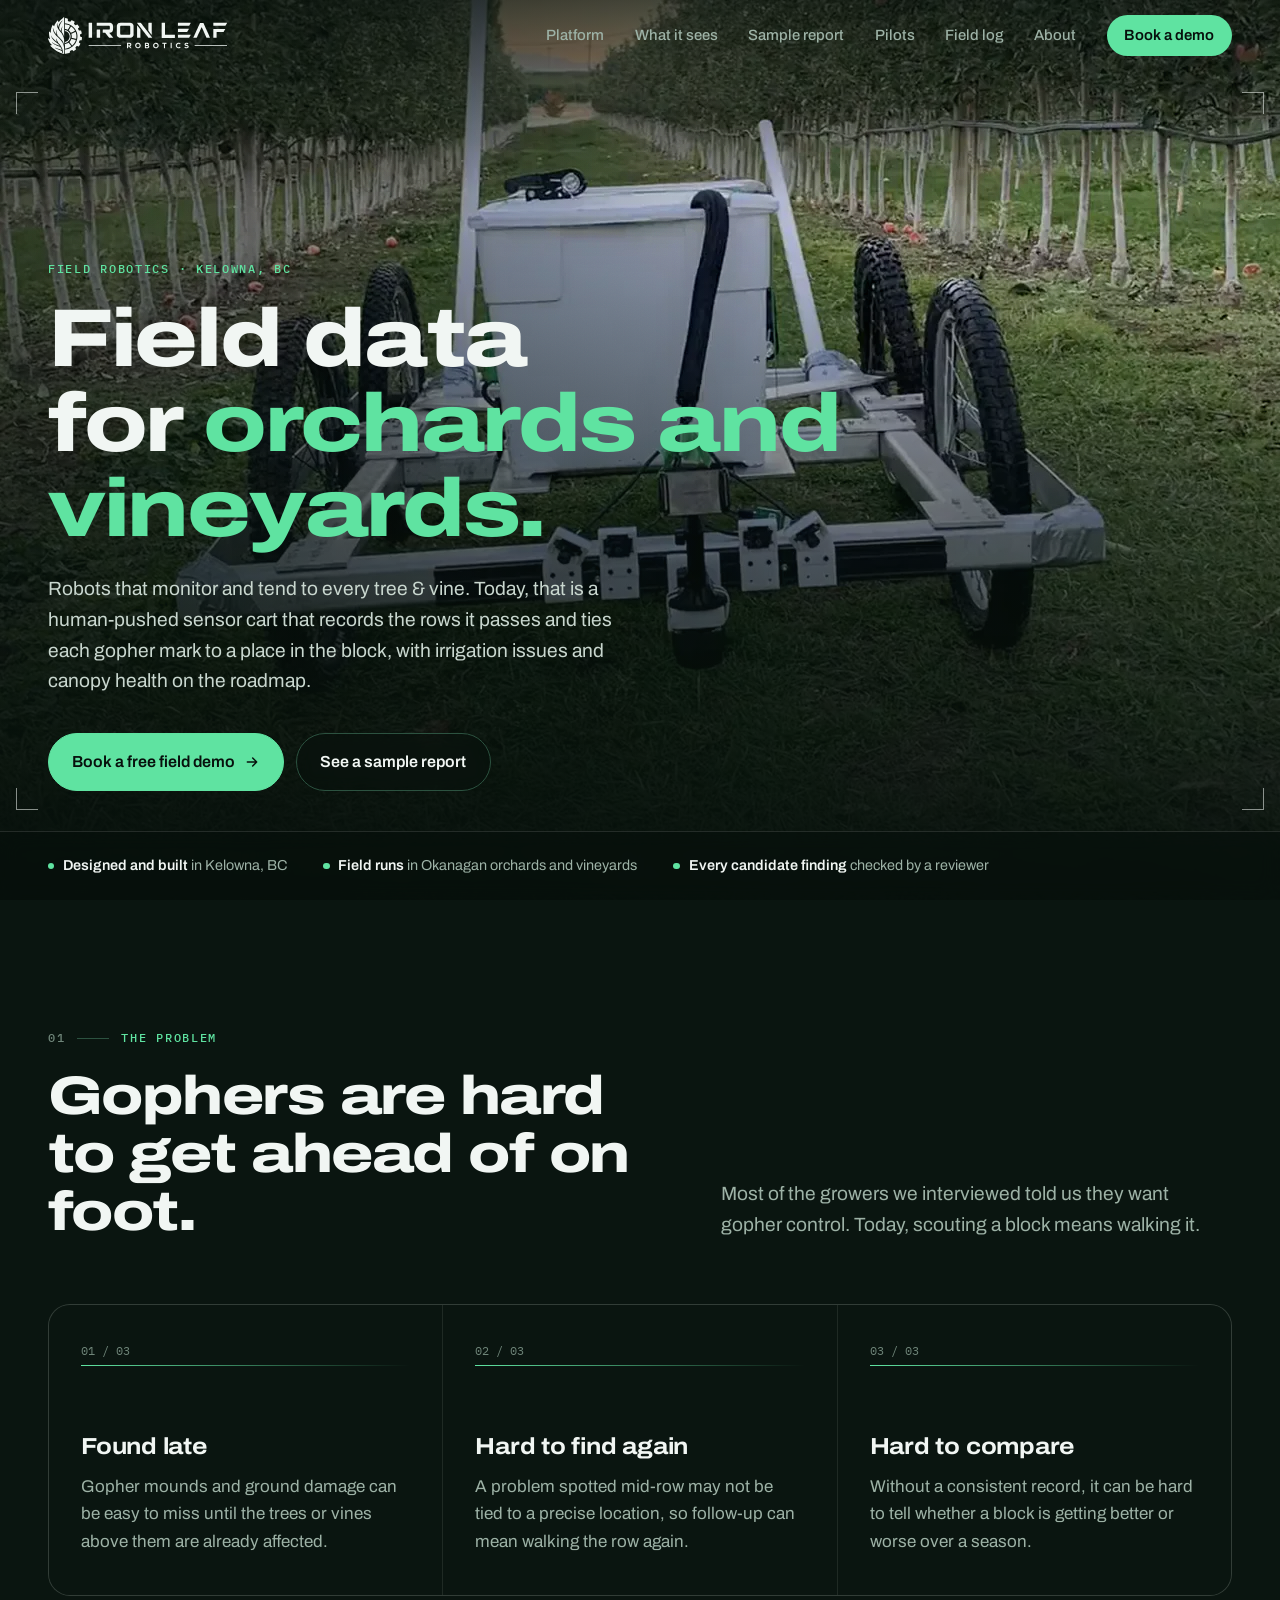
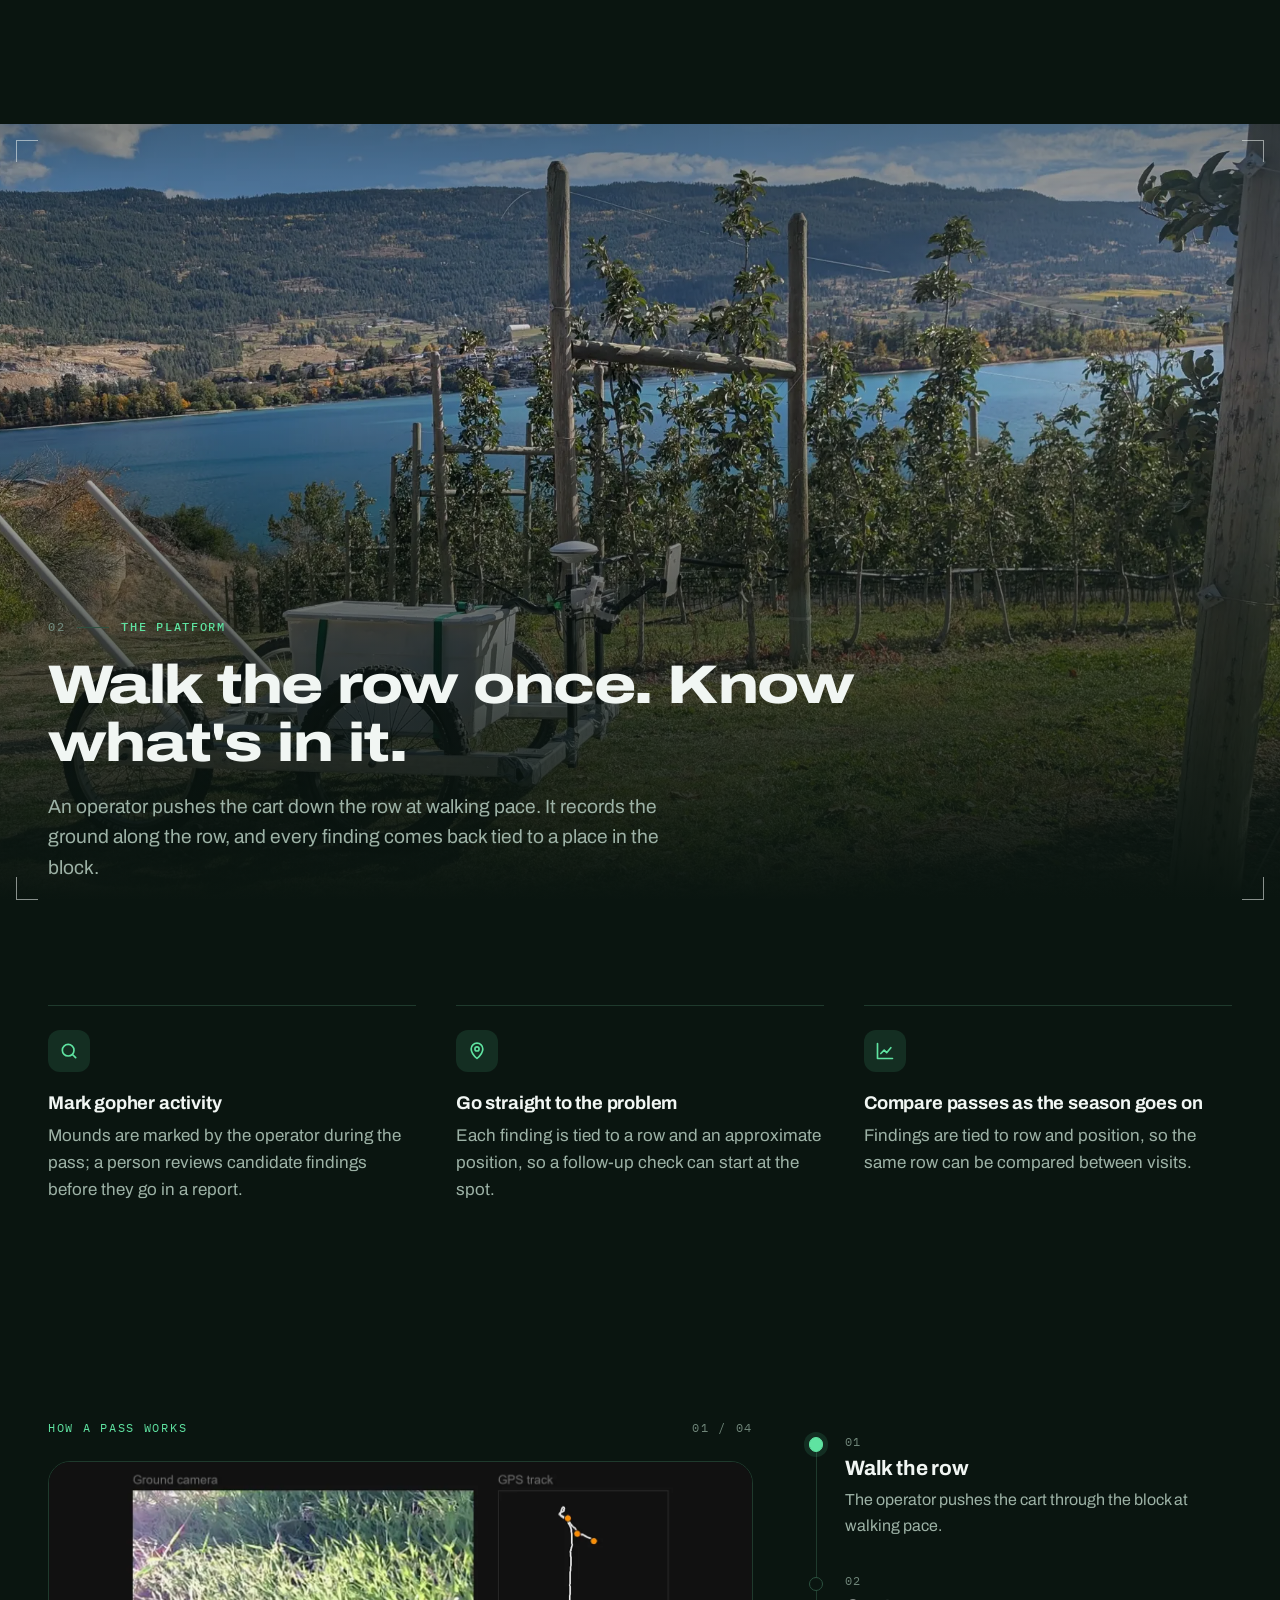
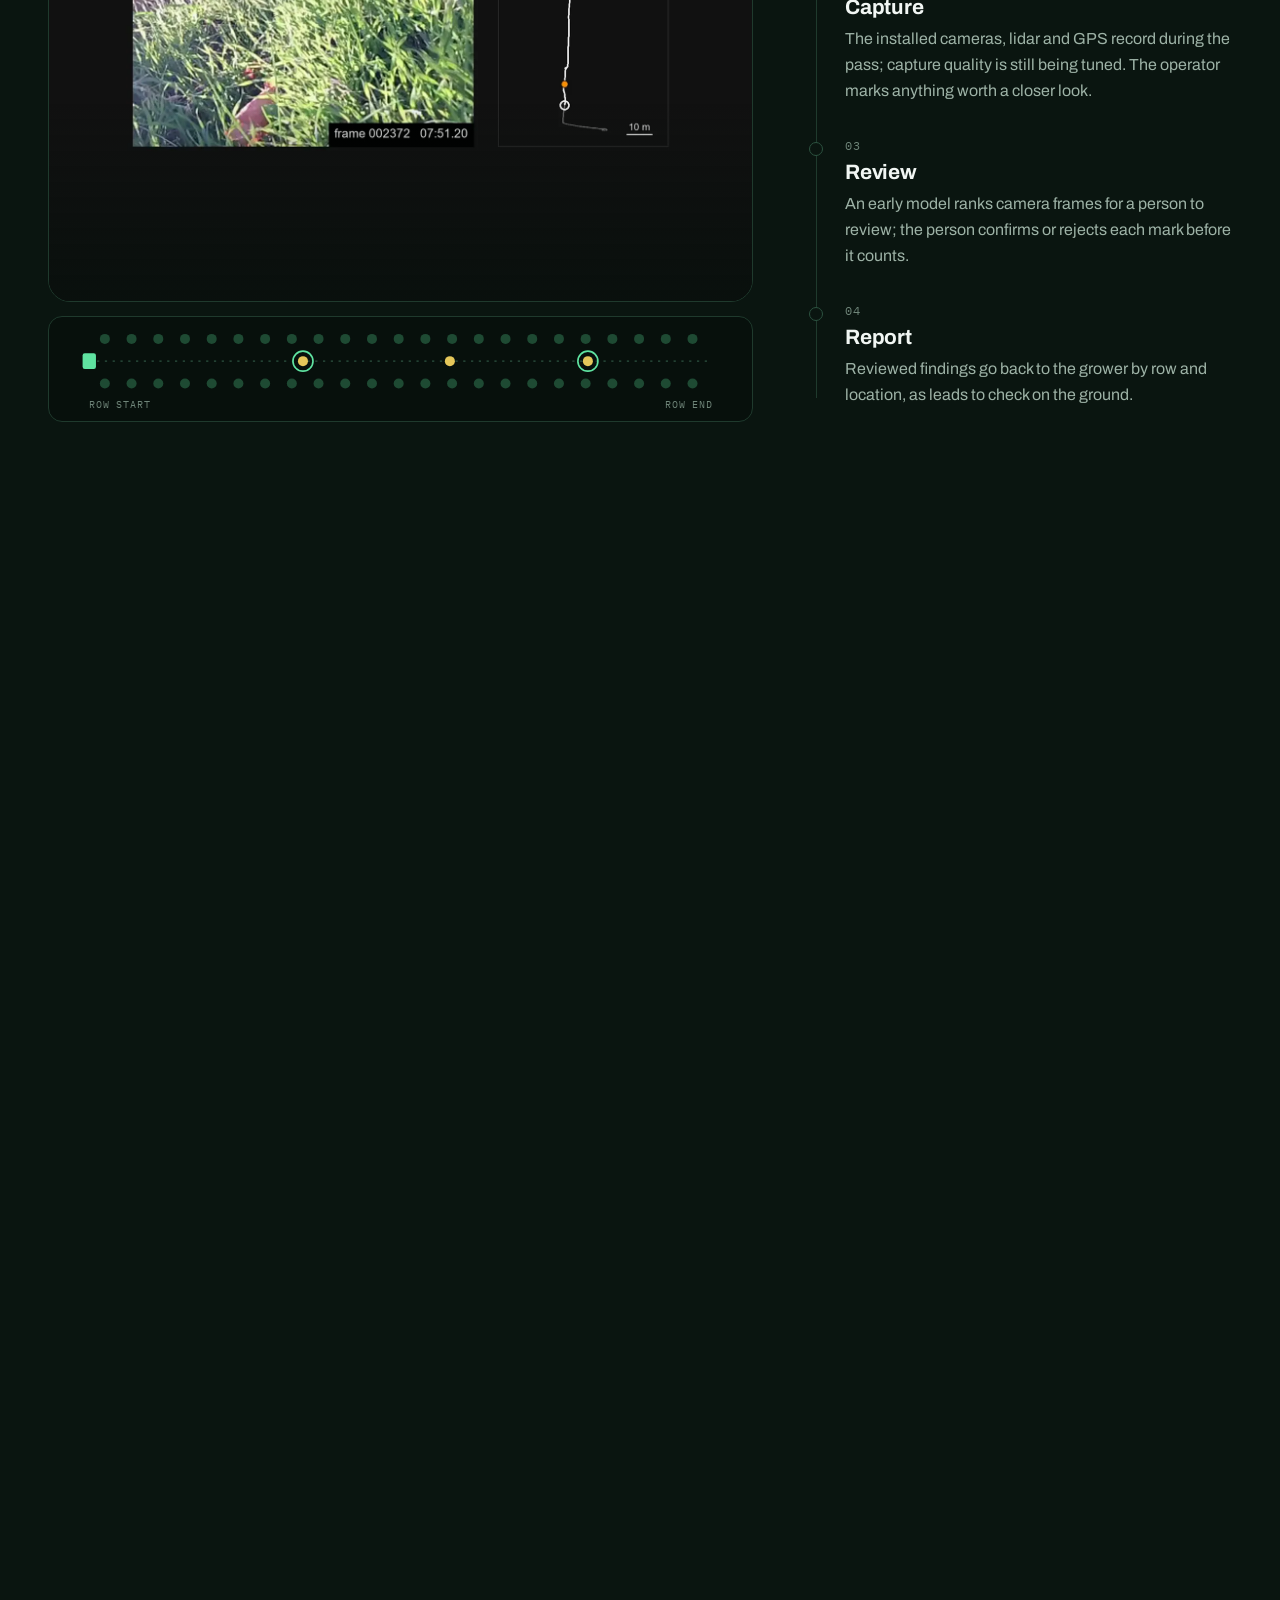
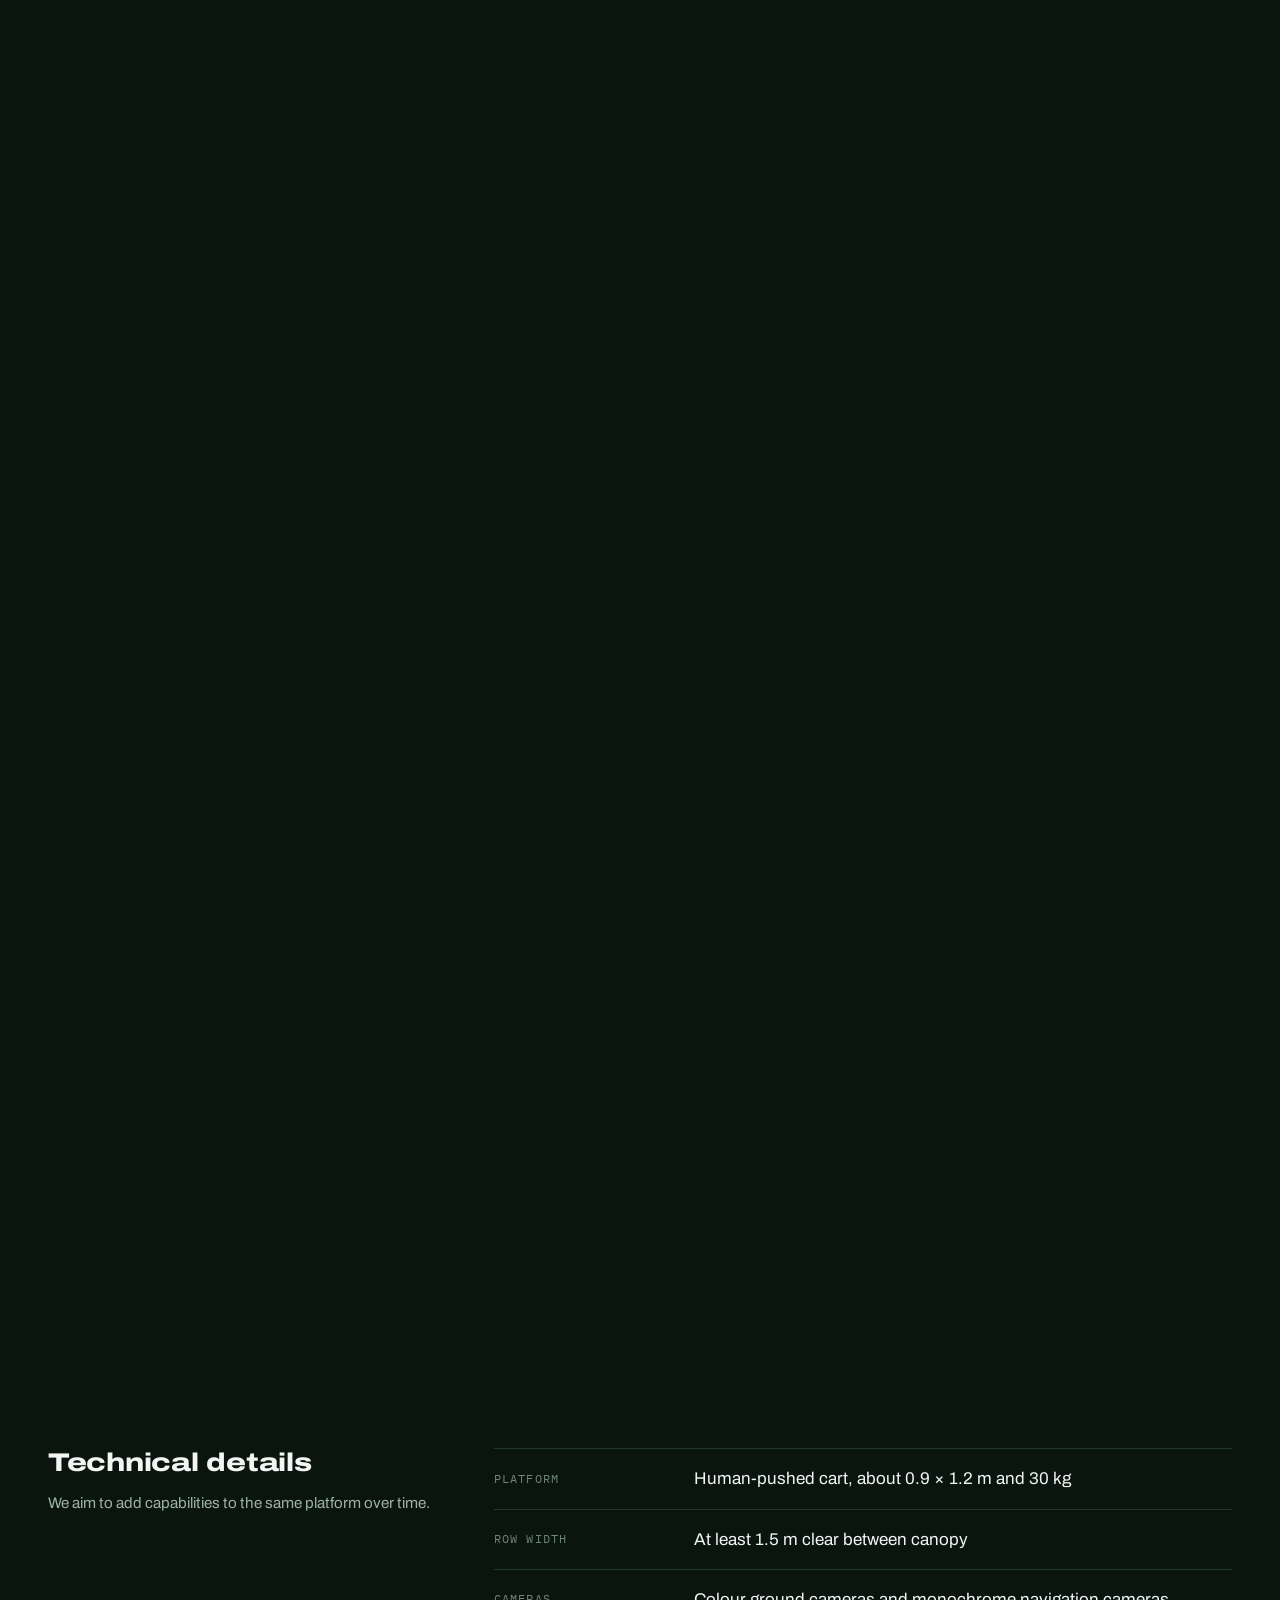
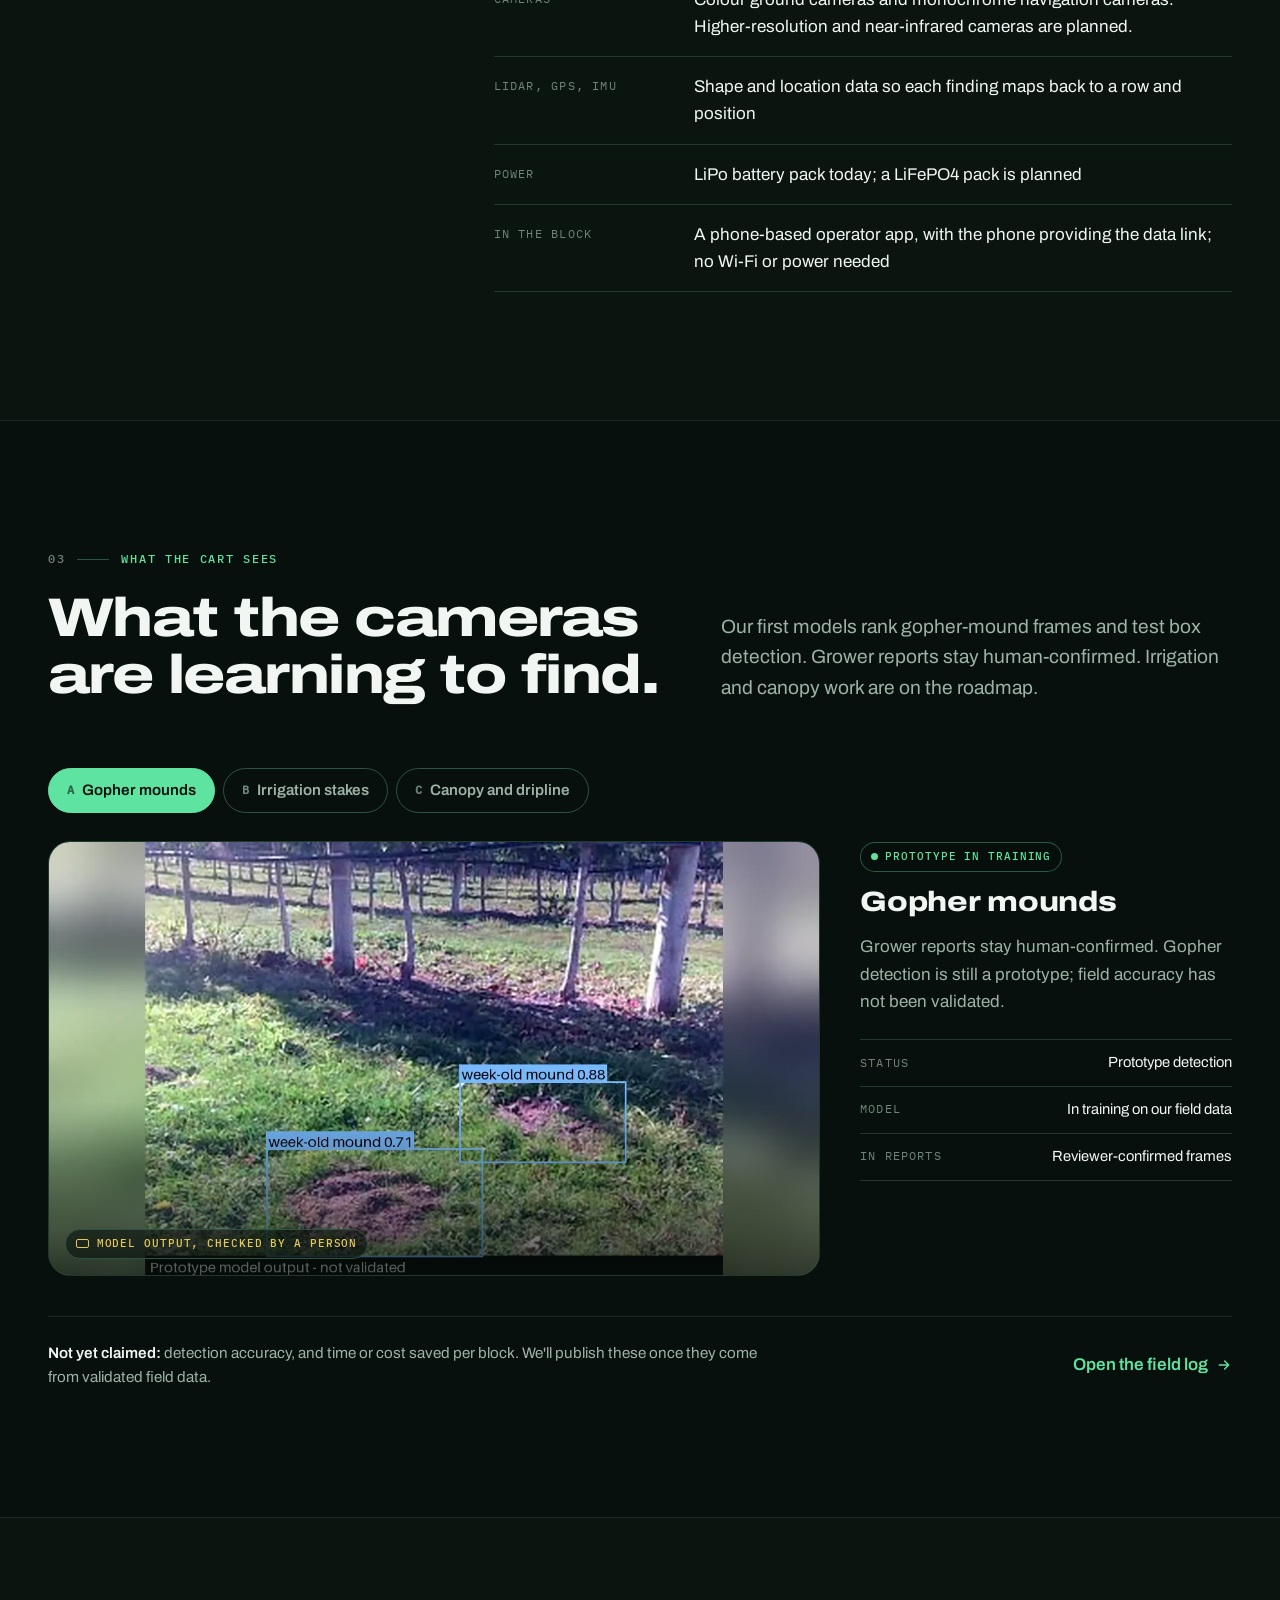
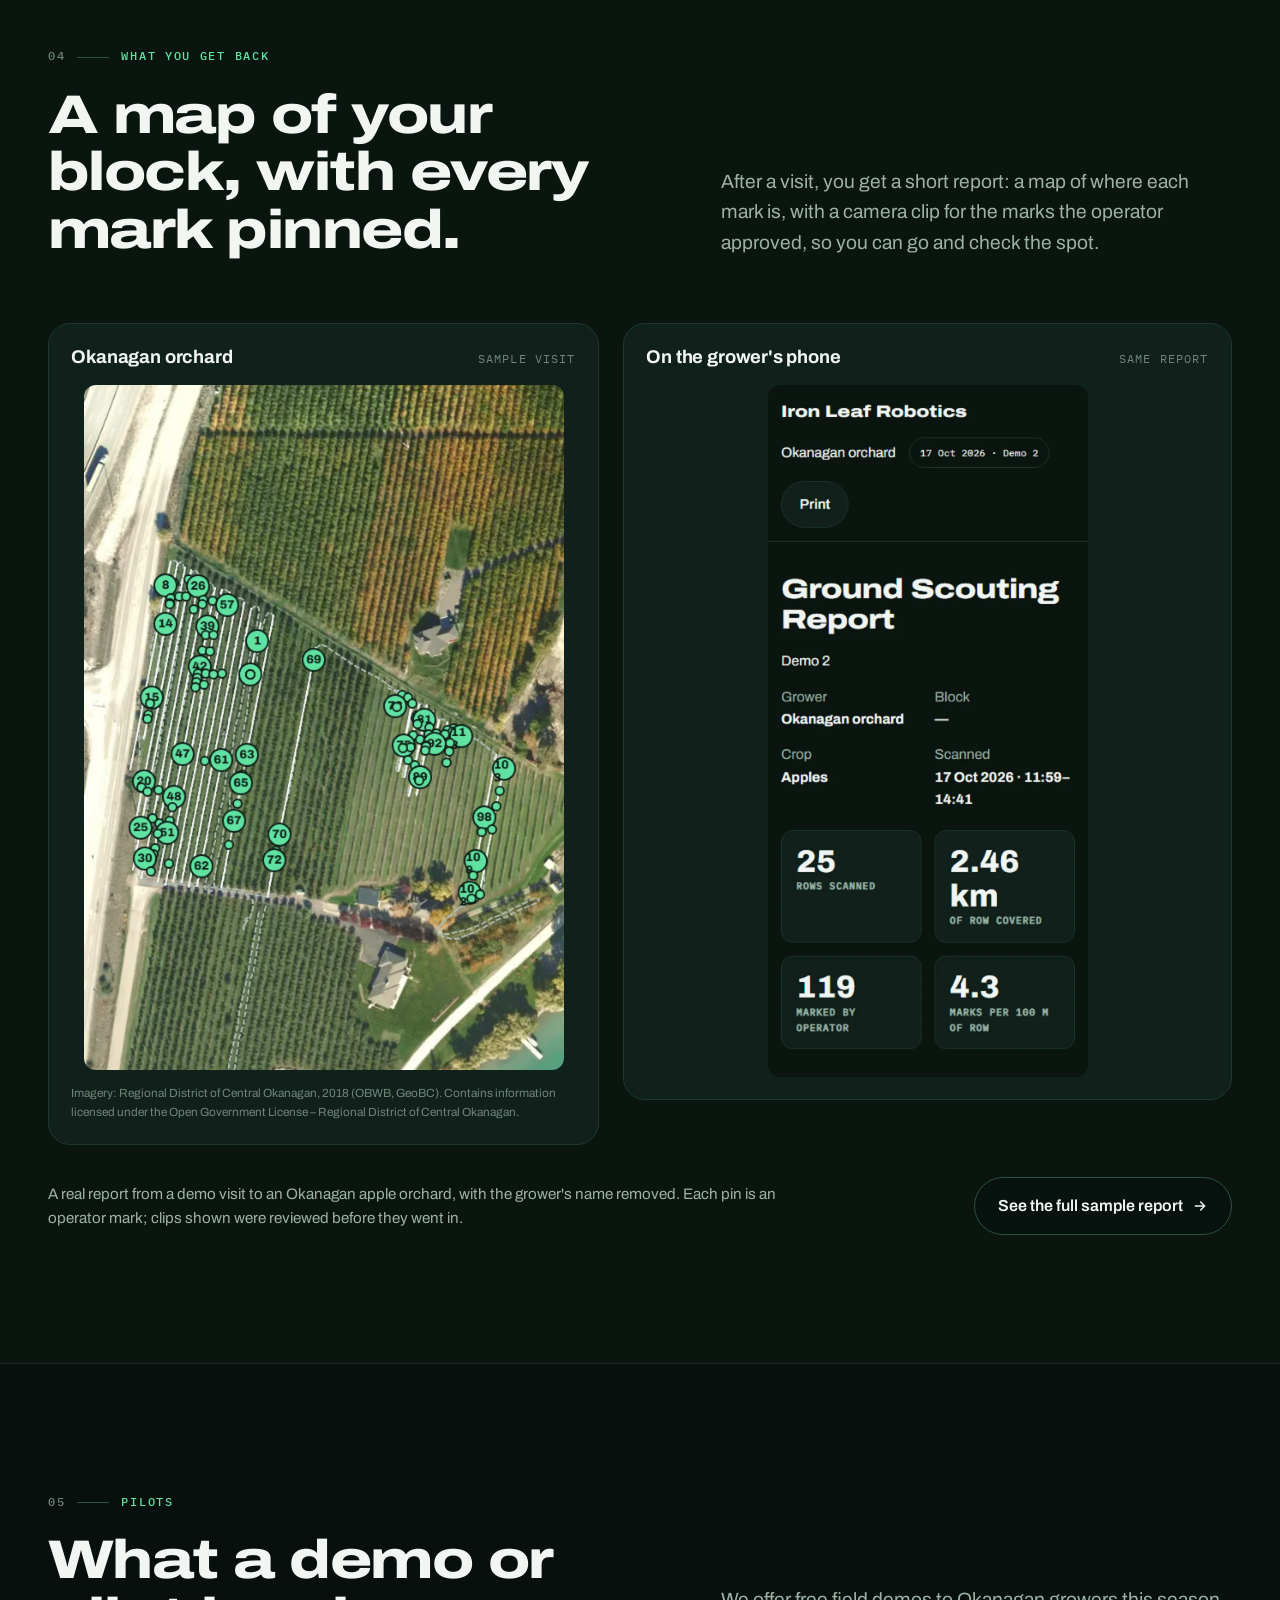
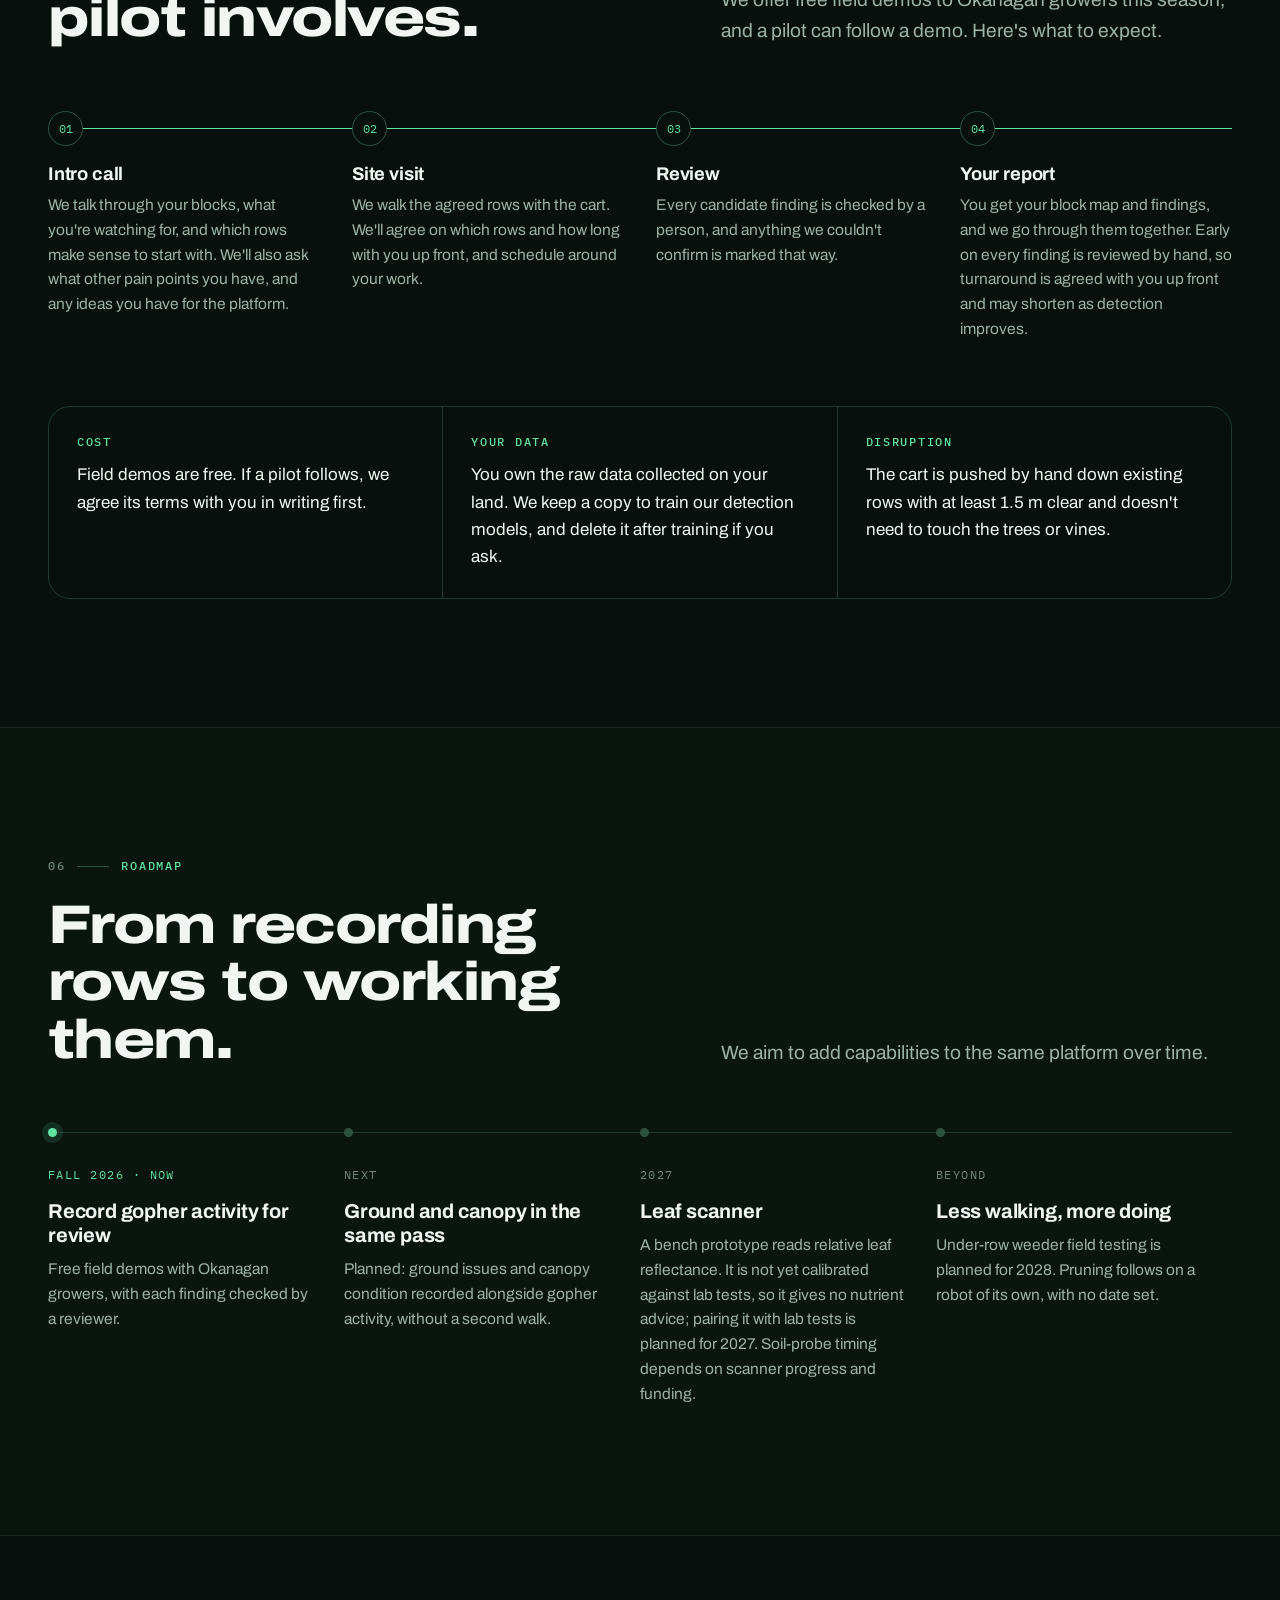
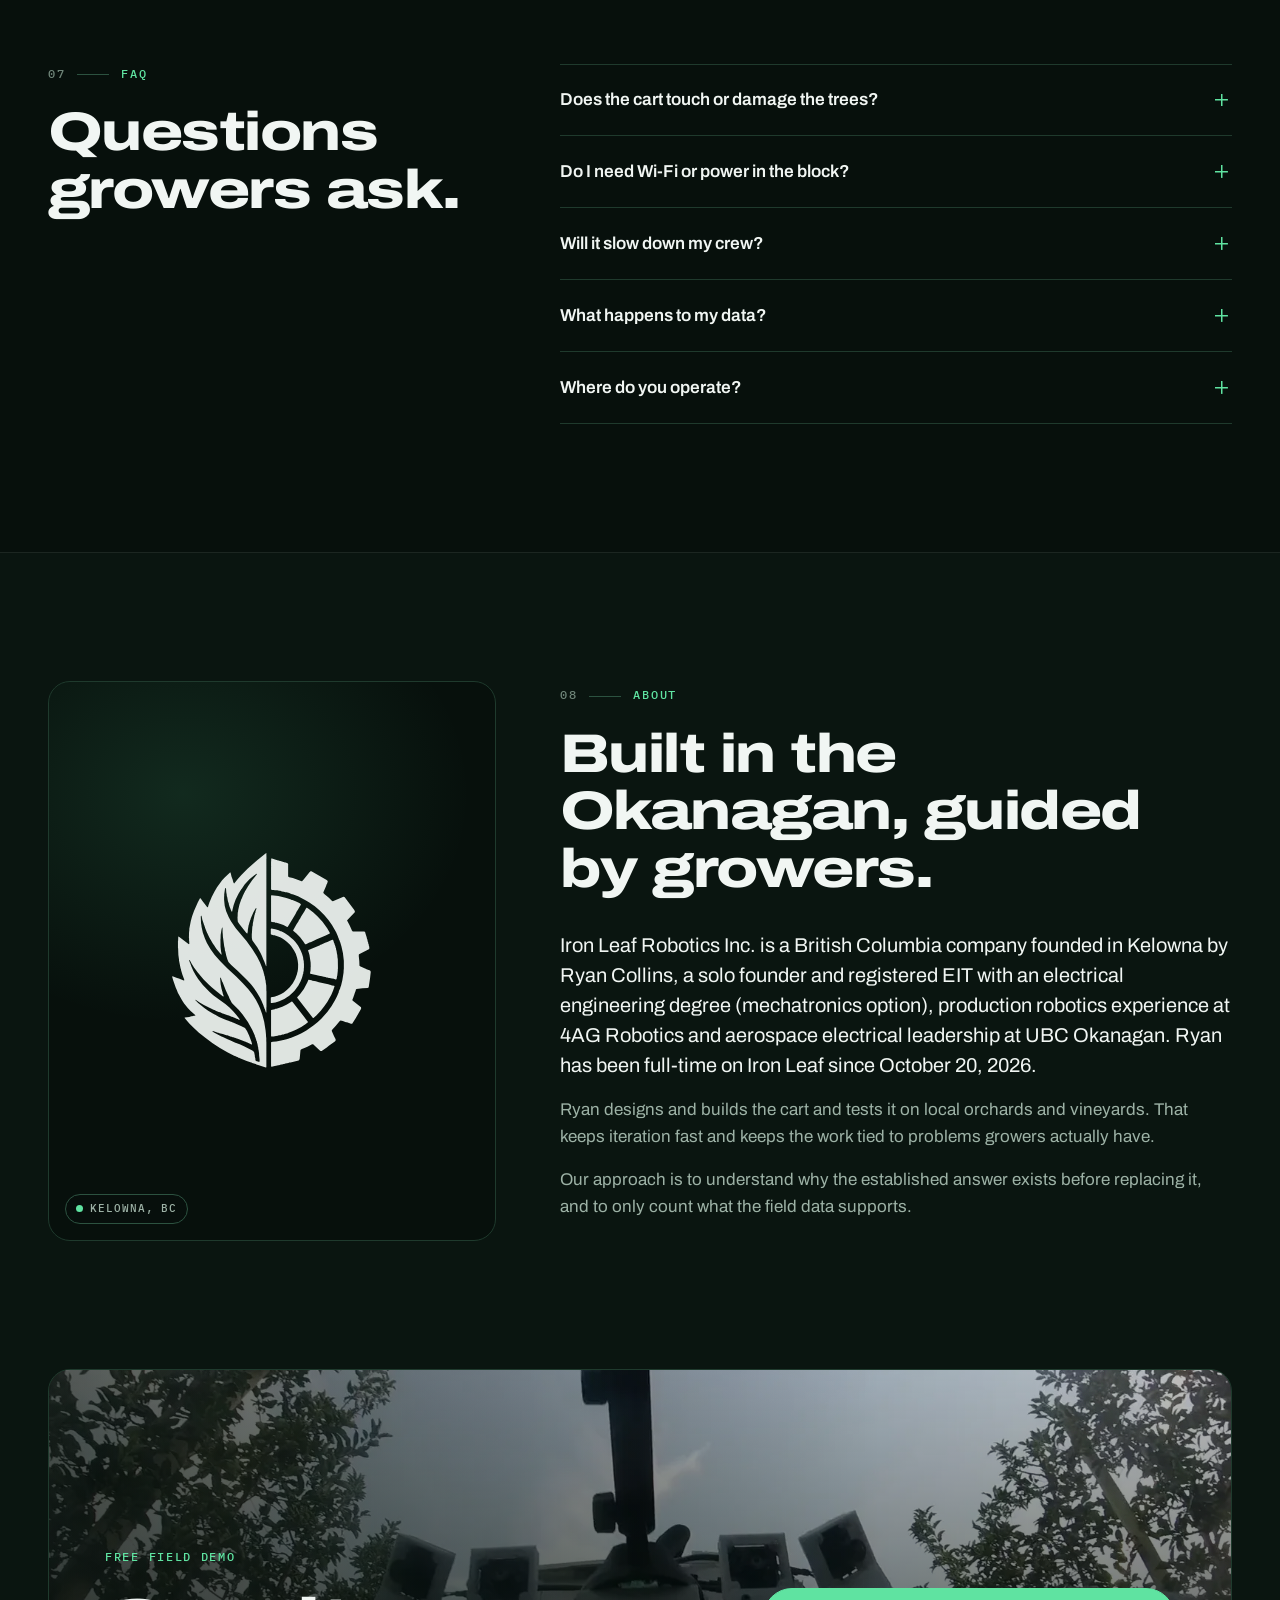
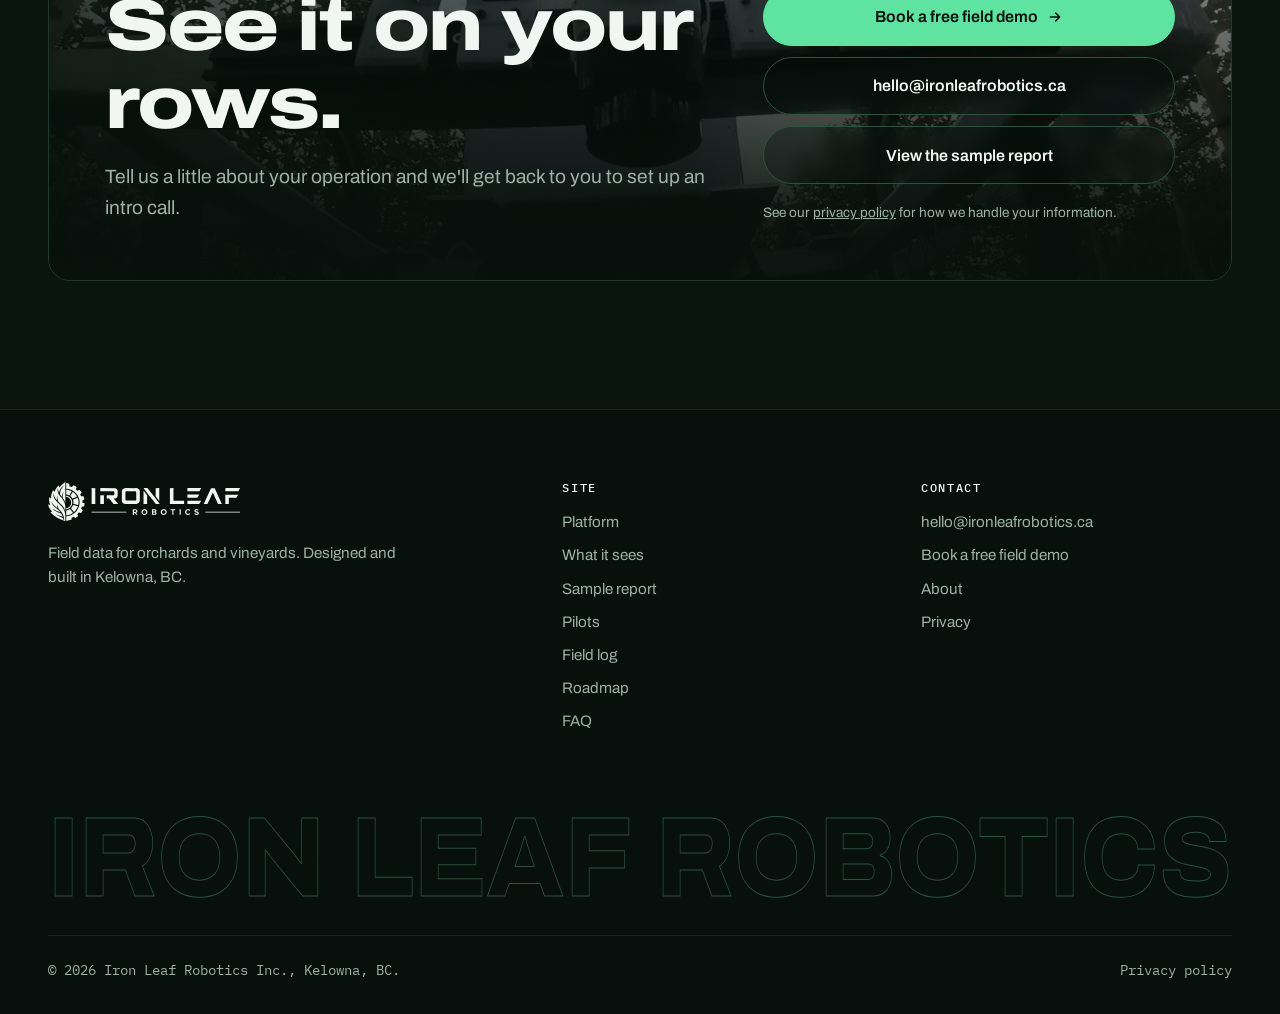
==== commit 826afd70: "Footage: four Ryan-approved R48 clips (real6 mounds x3, stake model) replace the real5 cluster clip " ====
--- a/index.html
+++ b/index.html
@@ -491,7 +491,7 @@
 
       <div class="sees-panel reveal" role="tabpanel" id="panel-gophers" aria-labelledby="tab-gophers">
         <div class="sees-media" data-clip-cat="gophers">
-          <img src="/assets/media/gophers-age-01/gophers-age-01-poster.webp" width="1600" height="900" loading="lazy" alt="A cart ground camera frame with prototype model boxes on gopher mounds" style="width:100%;height:100%;object-fit:cover">
+          <img src="/assets/media/mounds-cluster/mounds-cluster-poster.webp" width="1600" height="900" loading="lazy" alt="A cart ground camera frame with prototype model boxes on gopher mounds" style="width:100%;height:100%;object-fit:cover">
           <div class="shade"></div>
           <div class="chips" data-clip-chips><span class="chip prov model-reviewed">Model output, checked by a person</span></div>
         </div>
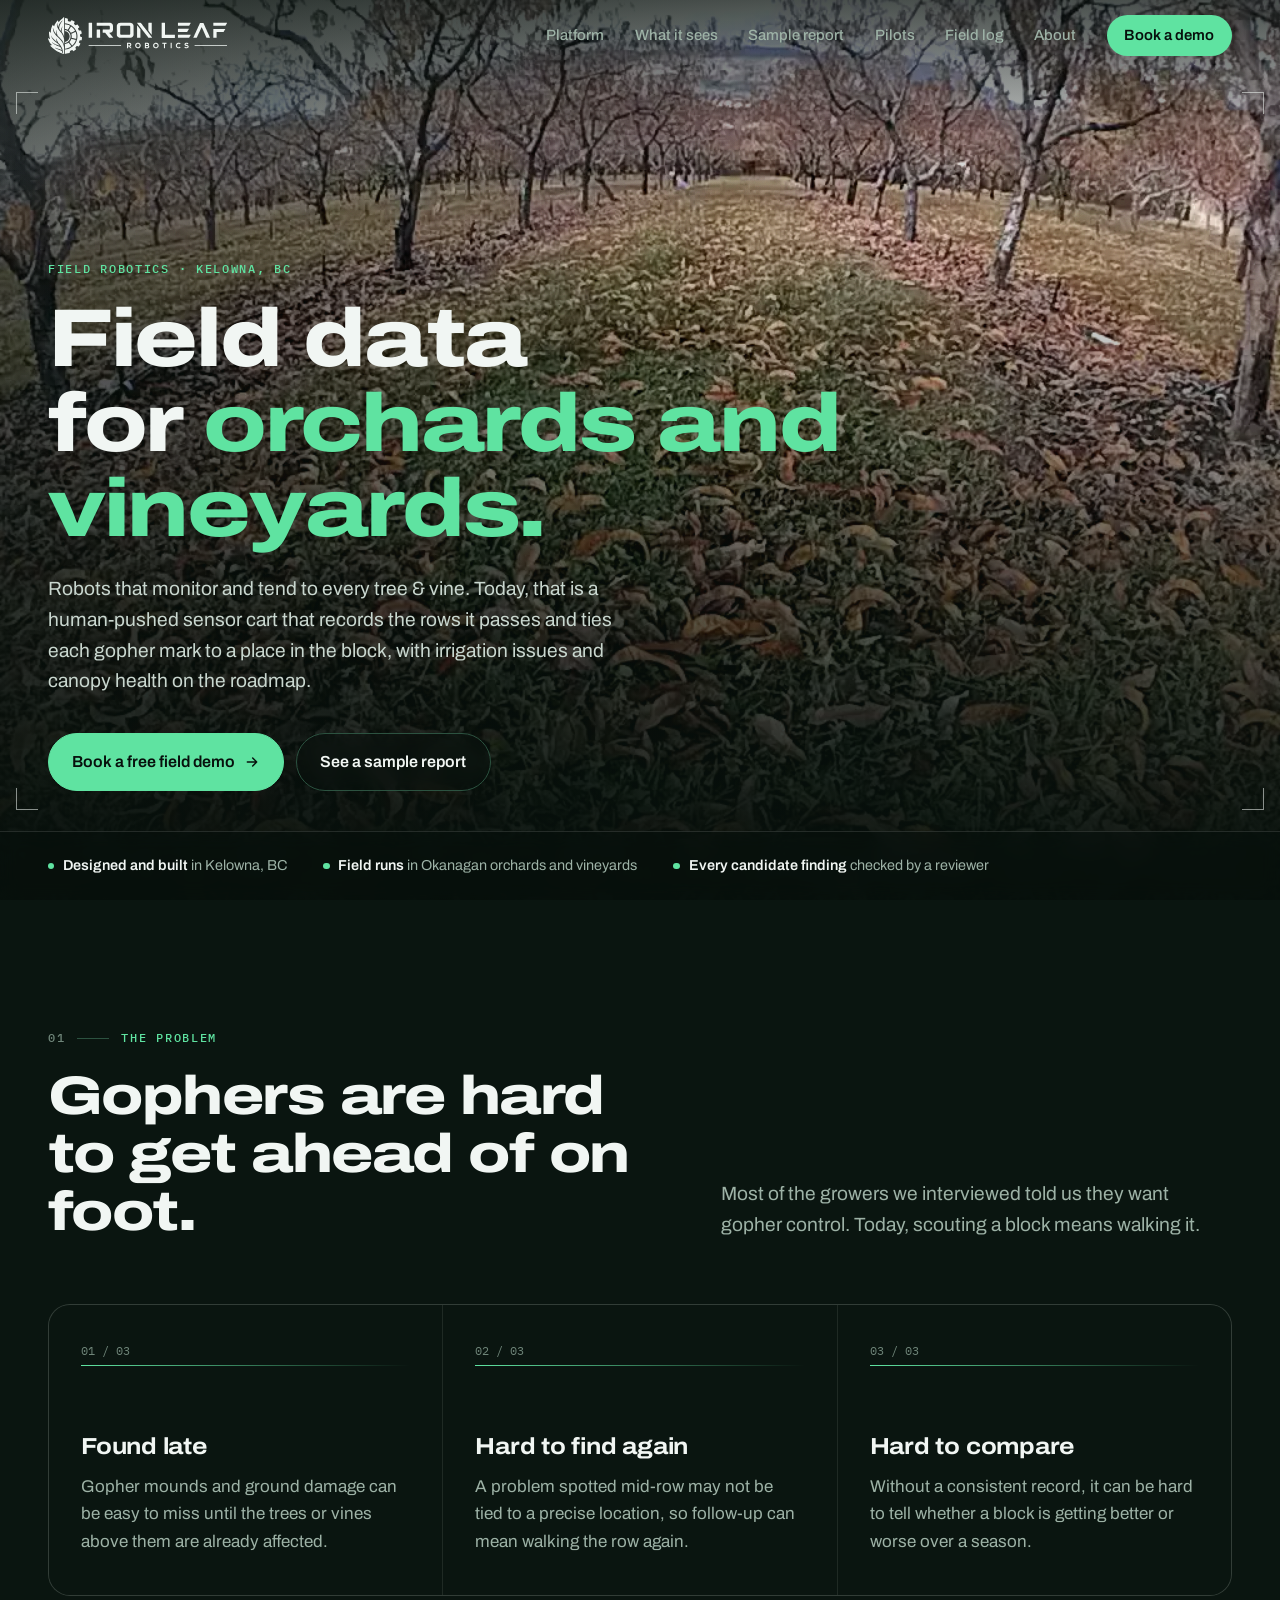
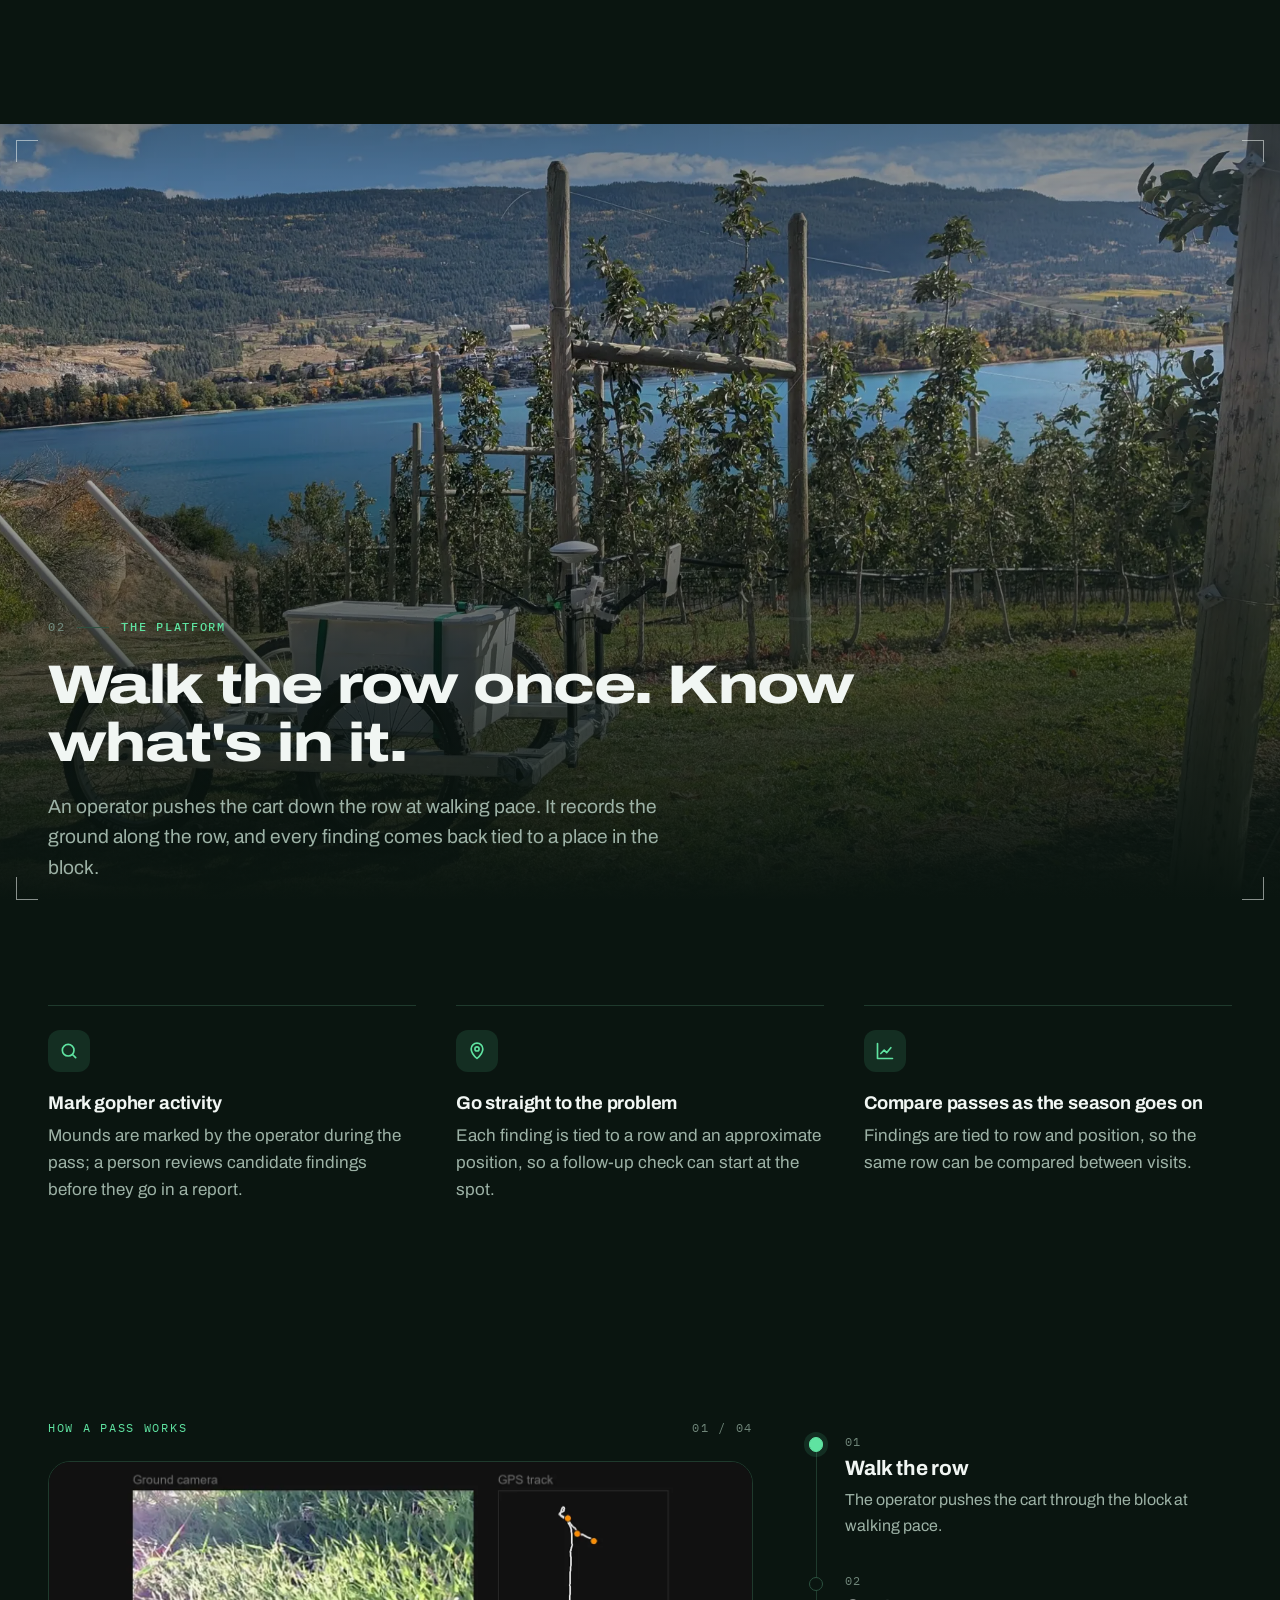
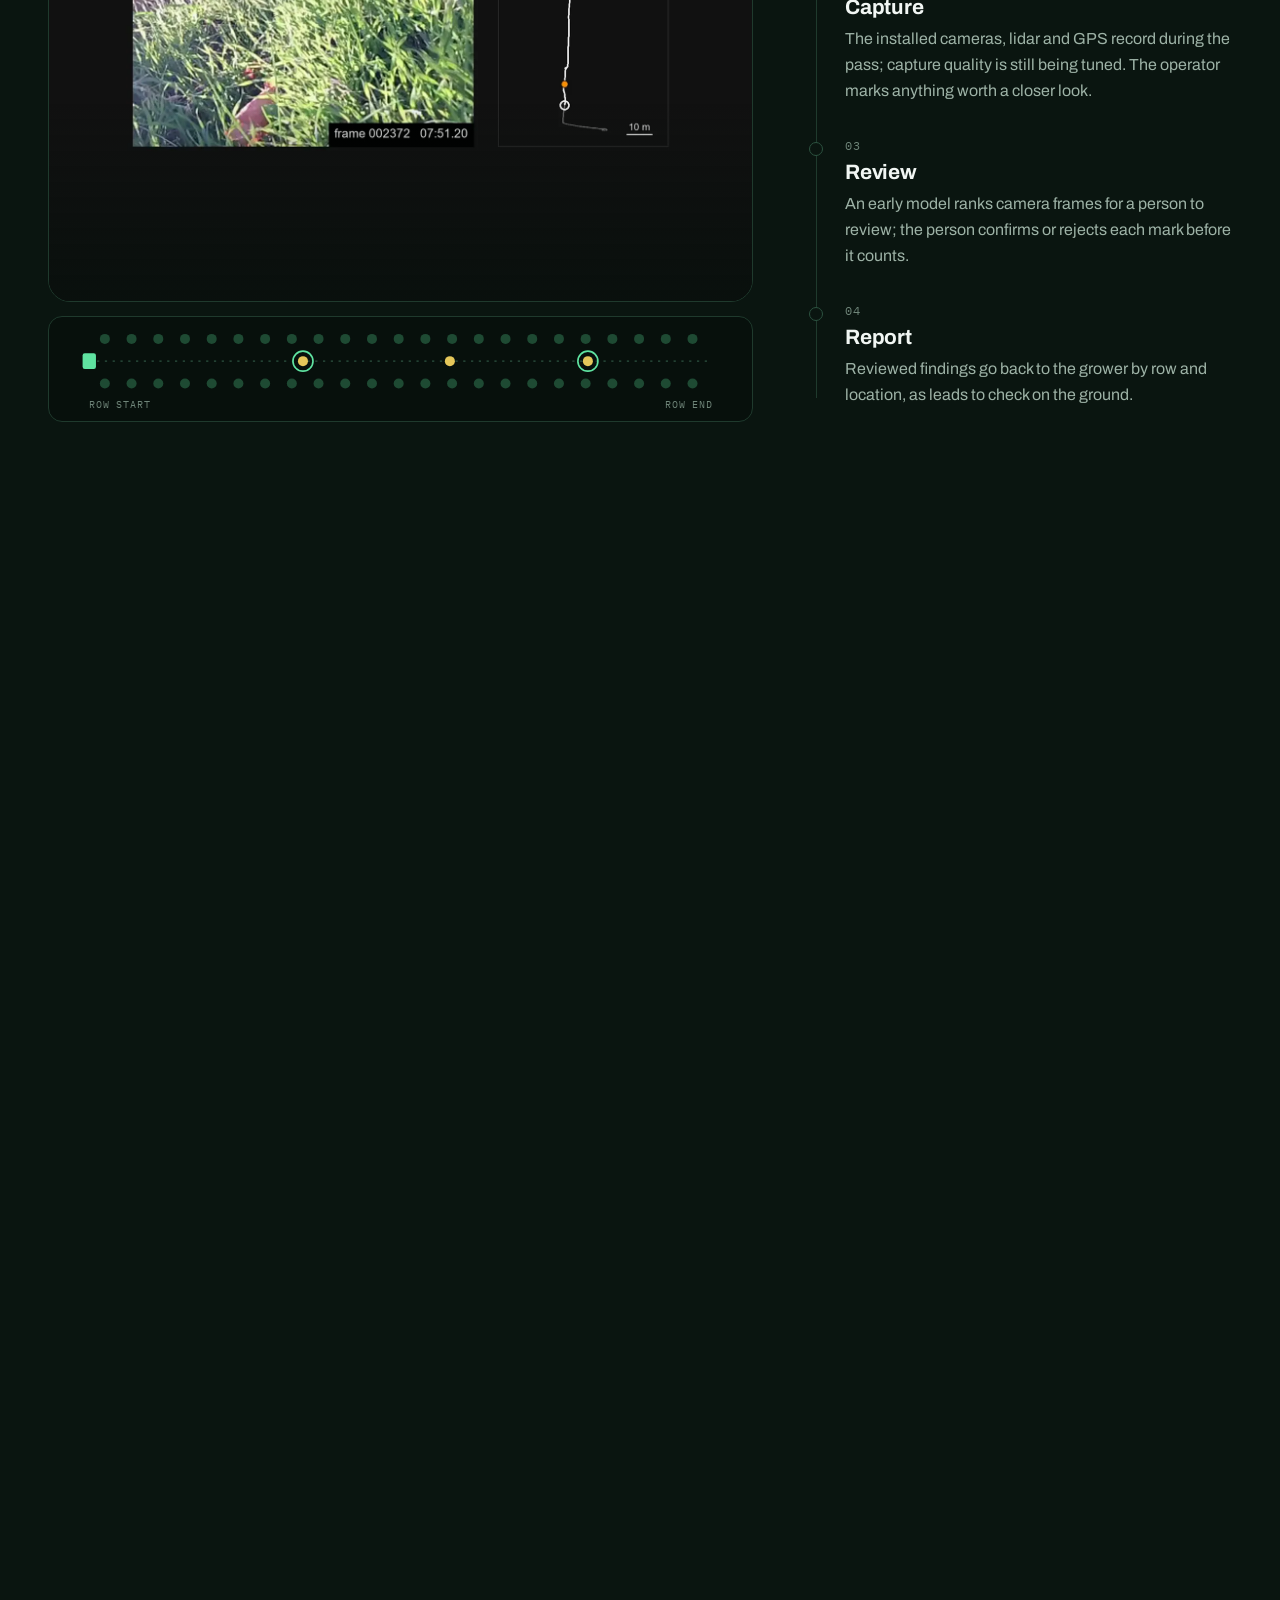
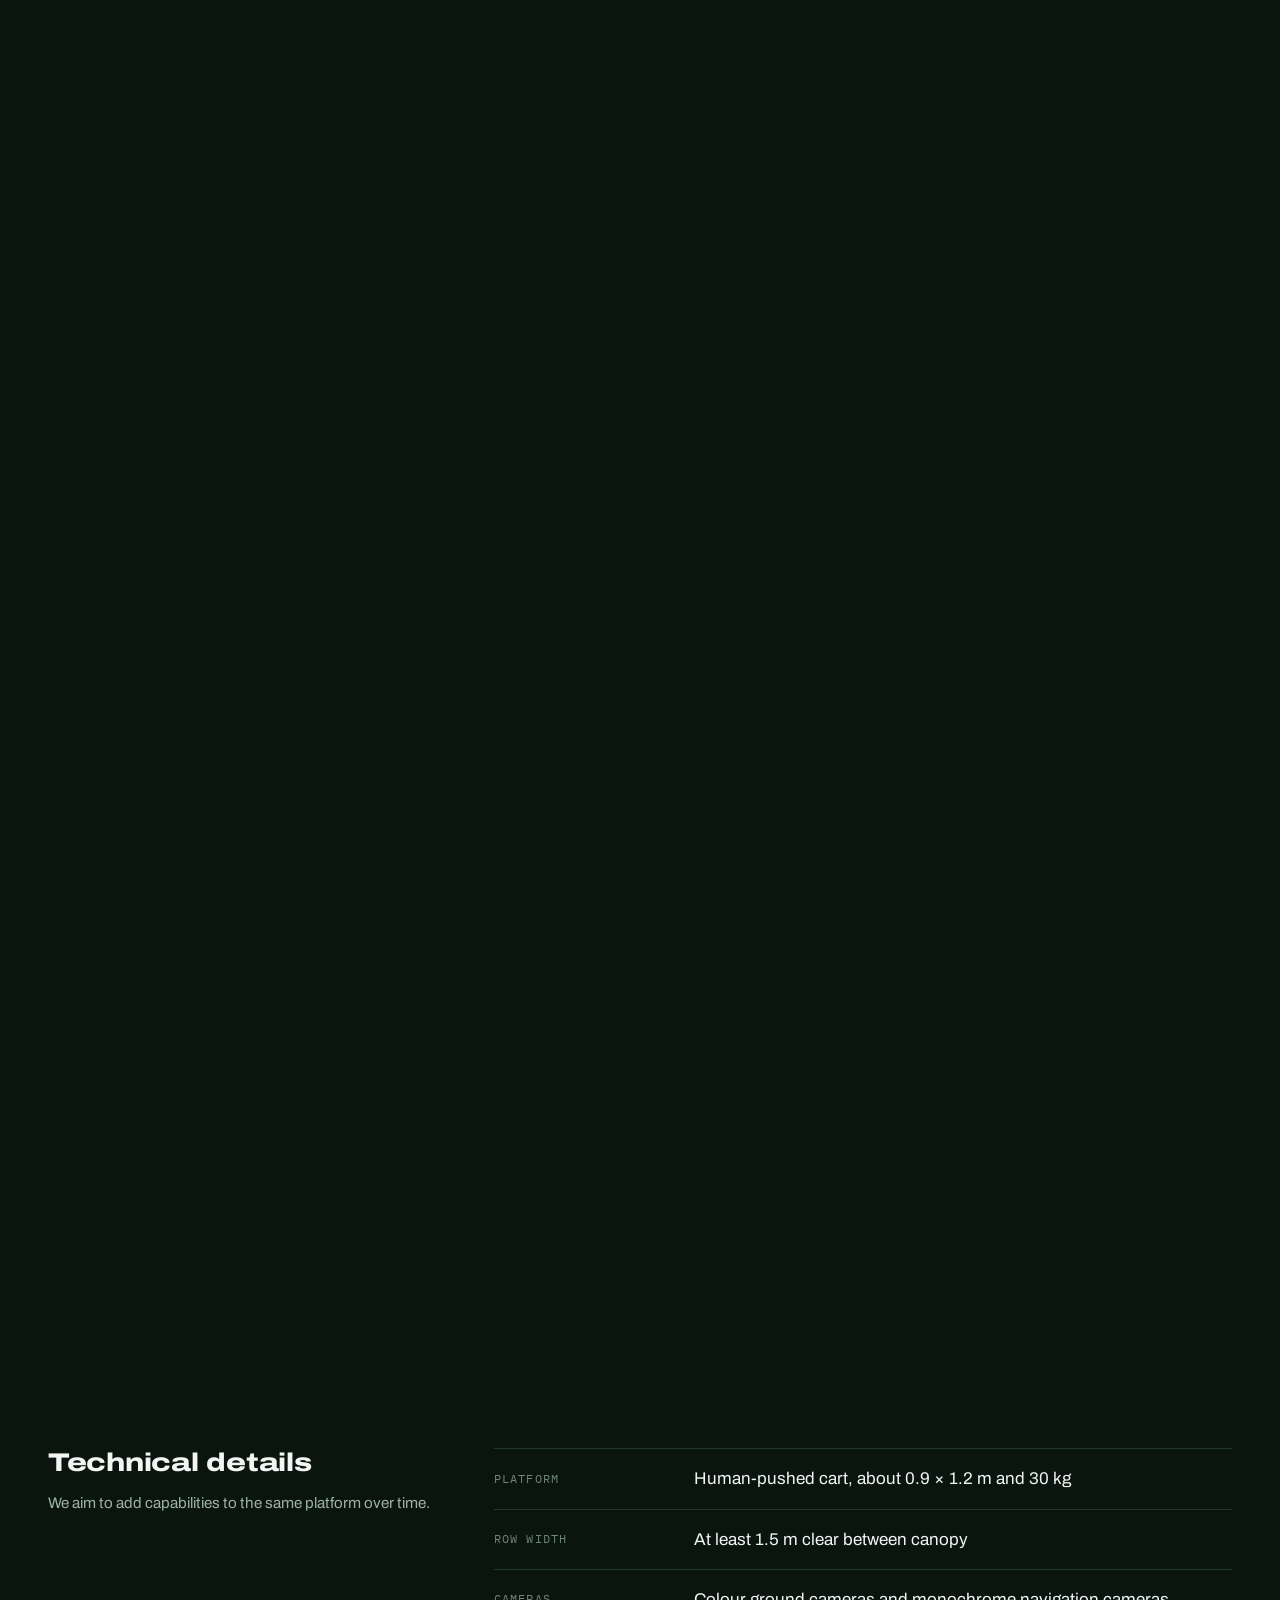
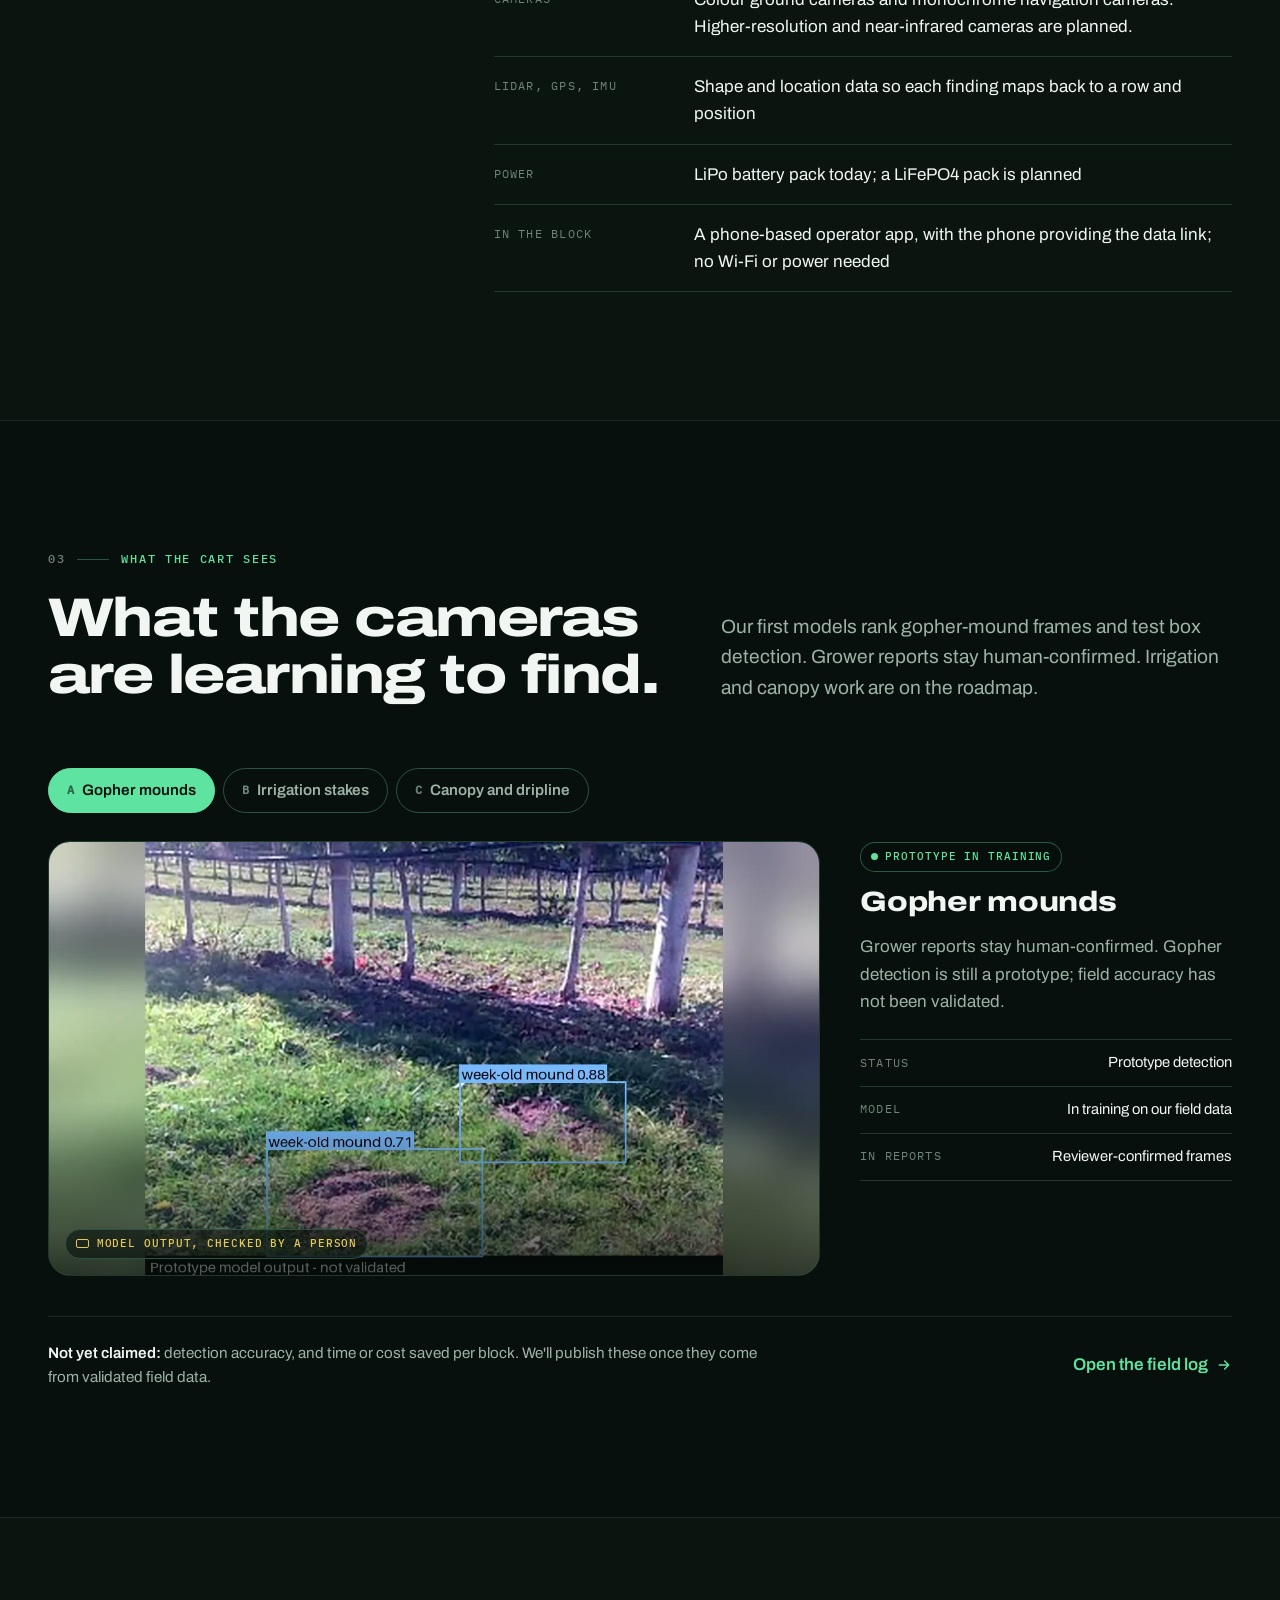
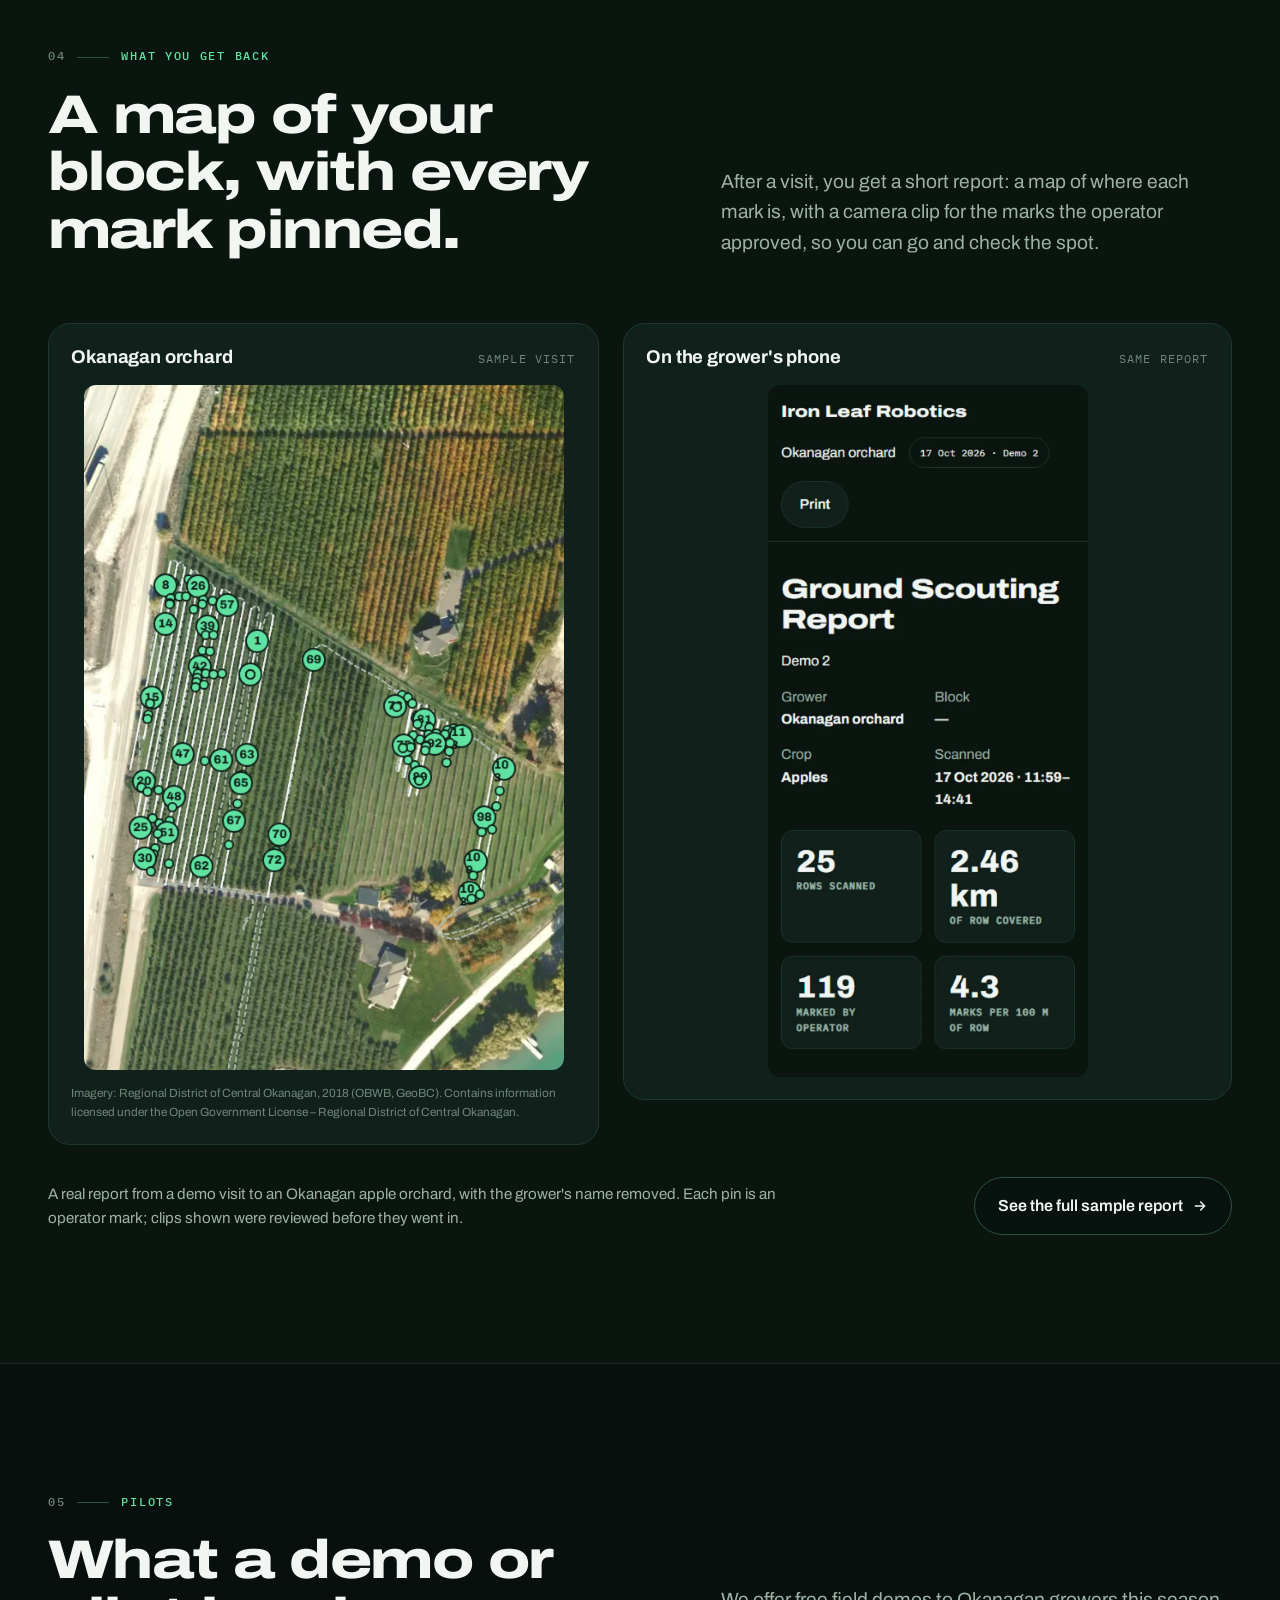
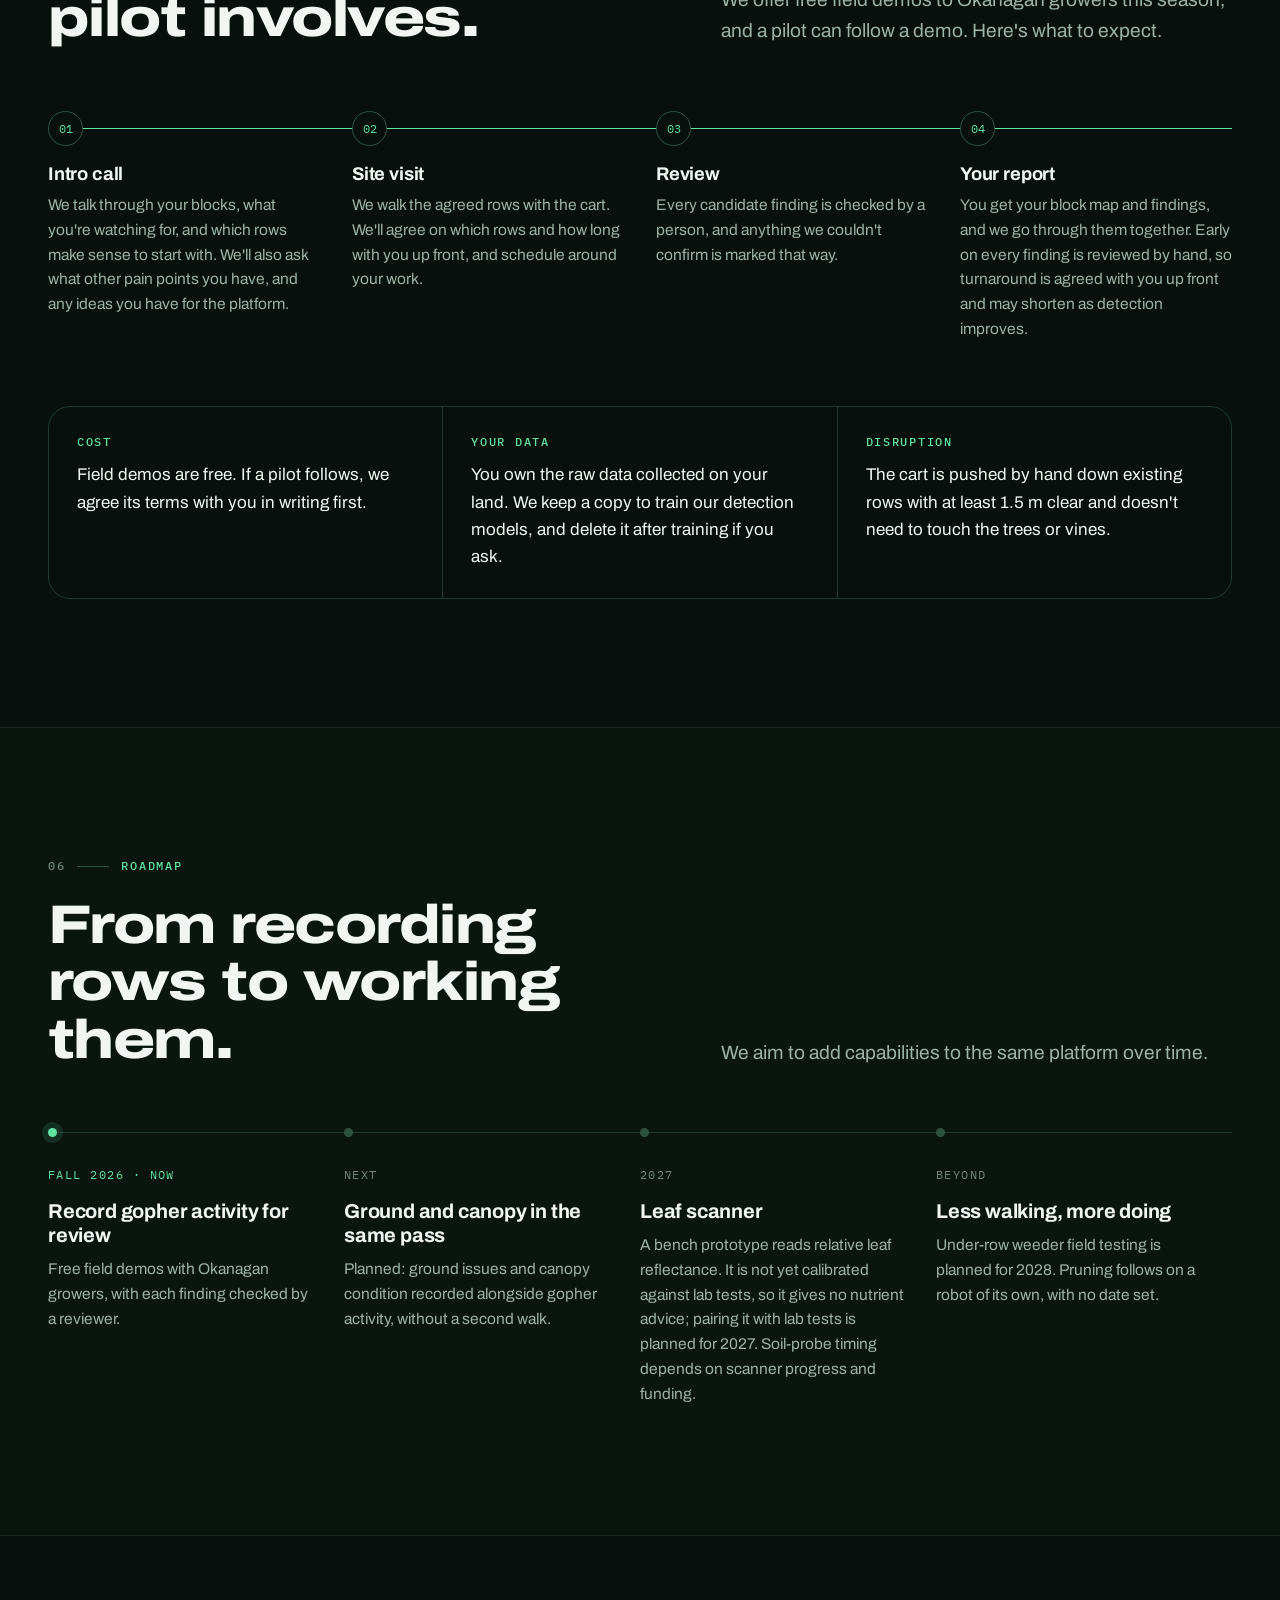
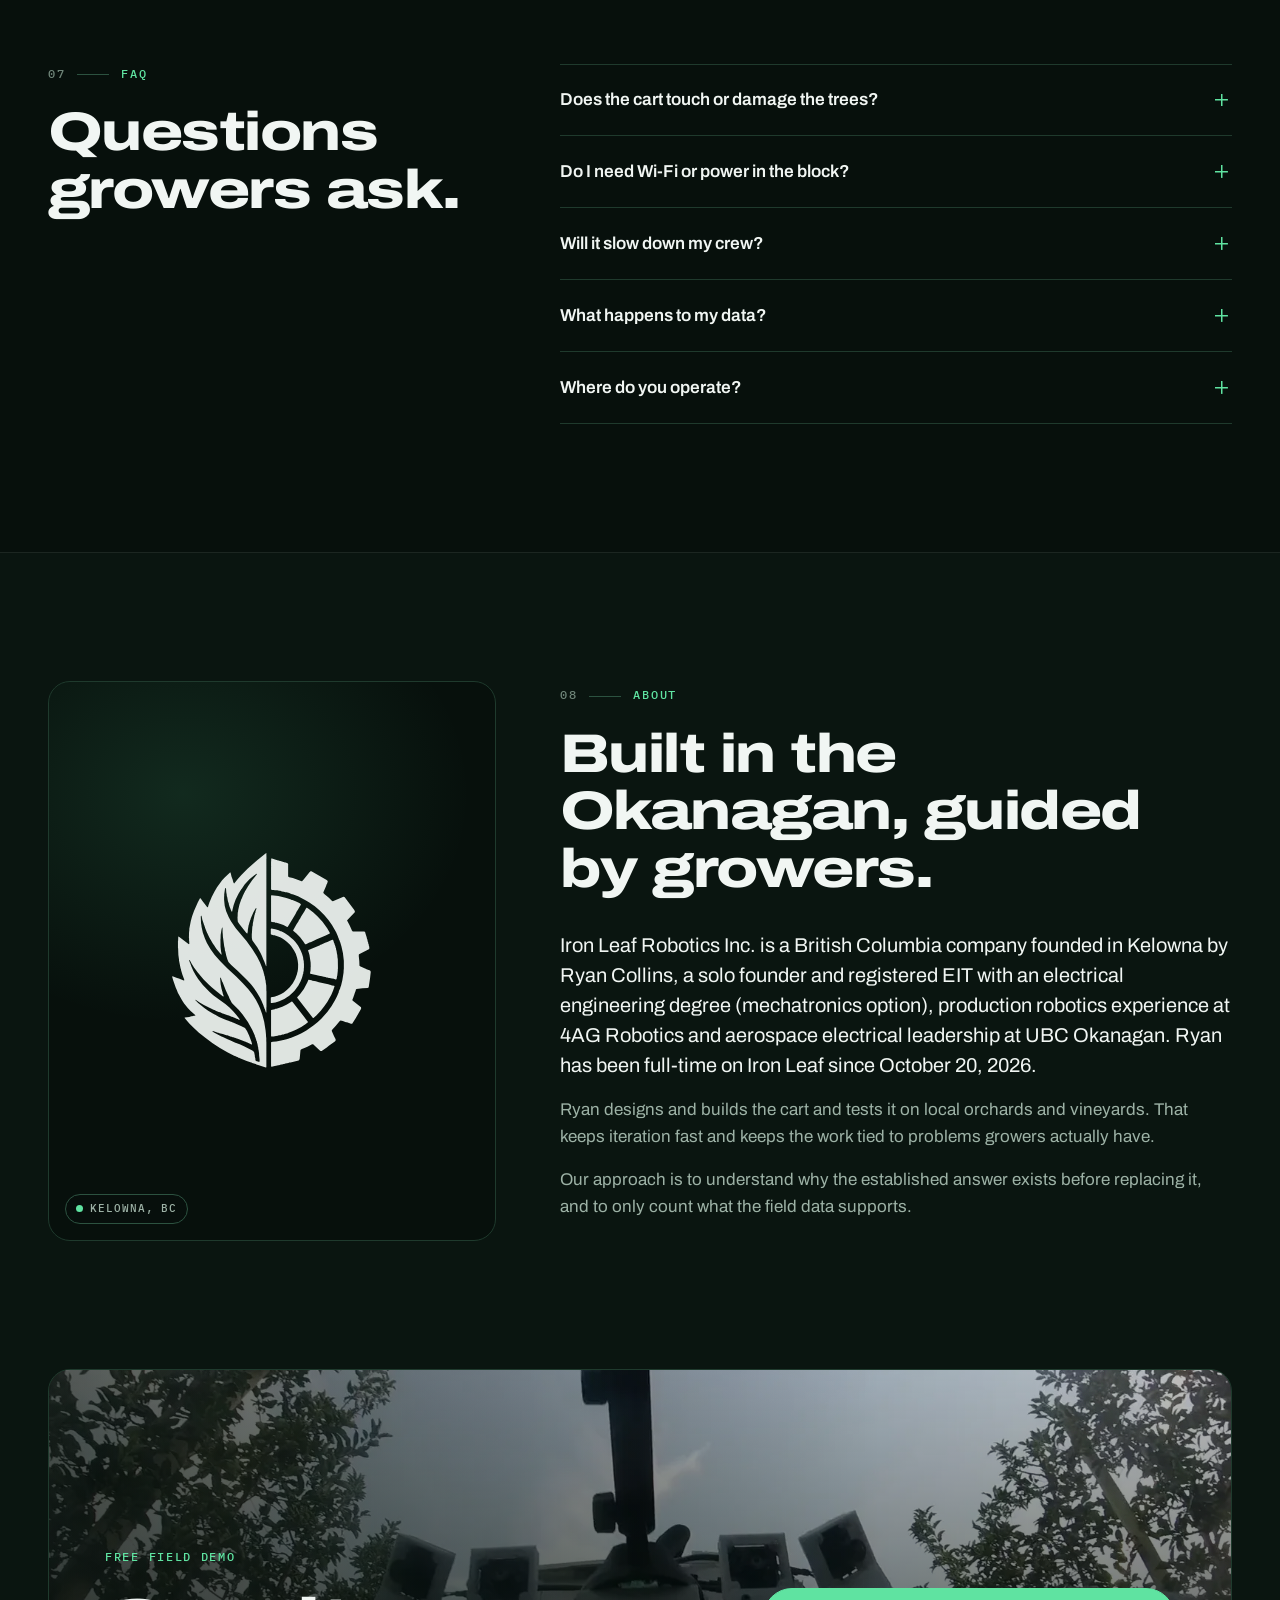
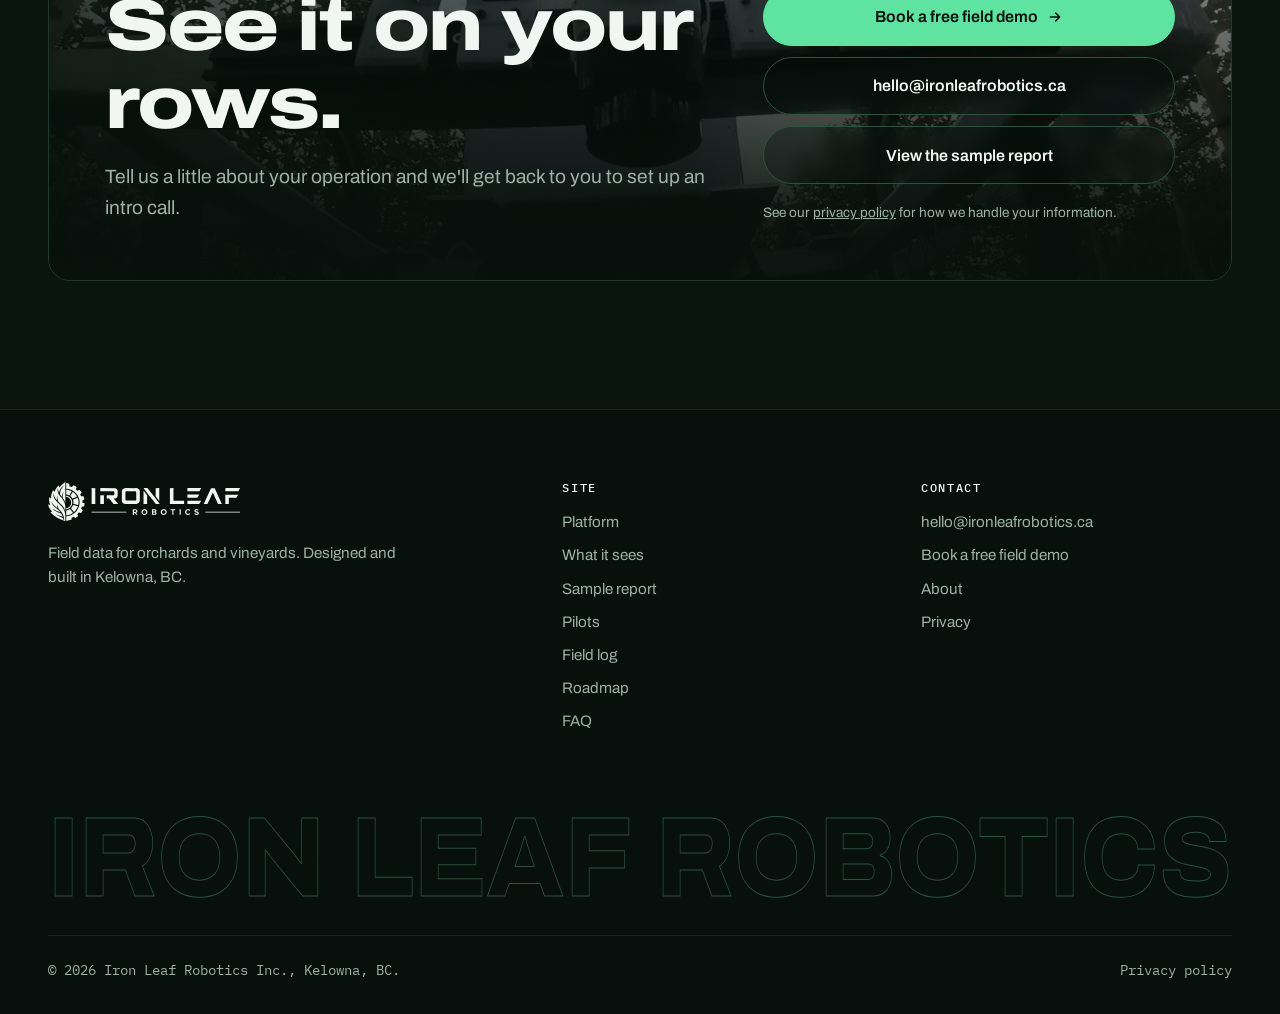
==== commit 9ddd1fce: "Footage re-cut from the OAK-D wide camera (Paynters demo 2): new hero, capture step, field-log clips" ====
--- a/index.html
+++ b/index.html
@@ -410,13 +410,13 @@
               </div>
               <div class="layer" data-step="1">
                 <div class="media" data-clip="pass-capture" style="position:absolute;inset:0">
-                  <img src="/assets/media/pass-capture/pass-capture-poster.webp" width="1920" height="1080" loading="lazy" alt="The cart's ground camera view of an orchard row with gopher mounds">
+                  <img src="/assets/media/pass-capture/pass-capture-poster.webp" width="1920" height="1080" loading="lazy" alt="The cart's OAK-D wide camera view down an orchard row">
                 </div>
                 <div class="shade"></div>
               </div>
               <div class="layer" data-step="2">
                 <div class="media" data-clip="pass-review" style="position:absolute;inset:0">
-                  <img src="/assets/media/pass-review/pass-review-poster.webp" width="1920" height="1080" loading="lazy" alt="The same camera frames with prototype model boxes on new and week-old gopher mounds">
+                  <img src="/assets/media/pass-review/pass-review-poster.webp" width="1920" height="1080" loading="lazy" alt="Ground camera frames with prototype model boxes on new and week-old gopher mounds">
                 </div>
                 <div class="shade"></div>
                 <span class="chip layer-tag">Prototype model, demo-only, not validated</span>
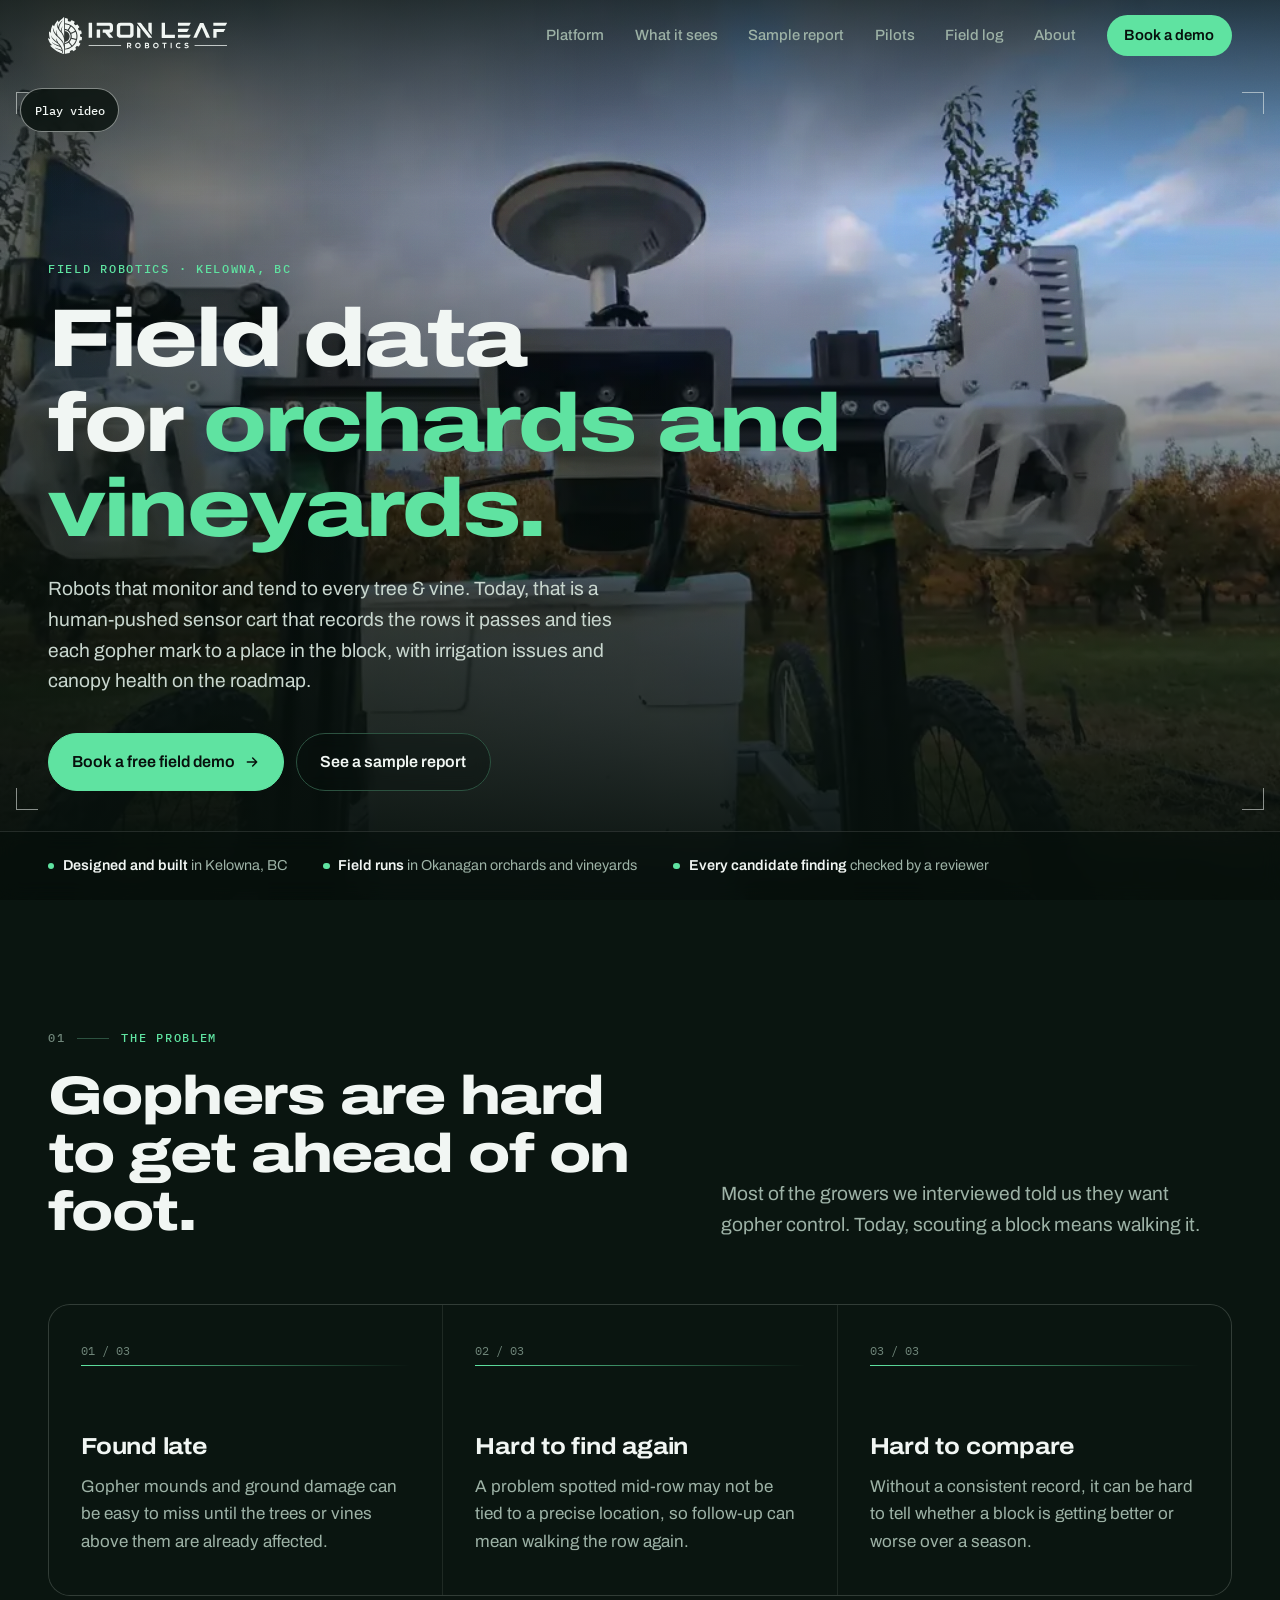
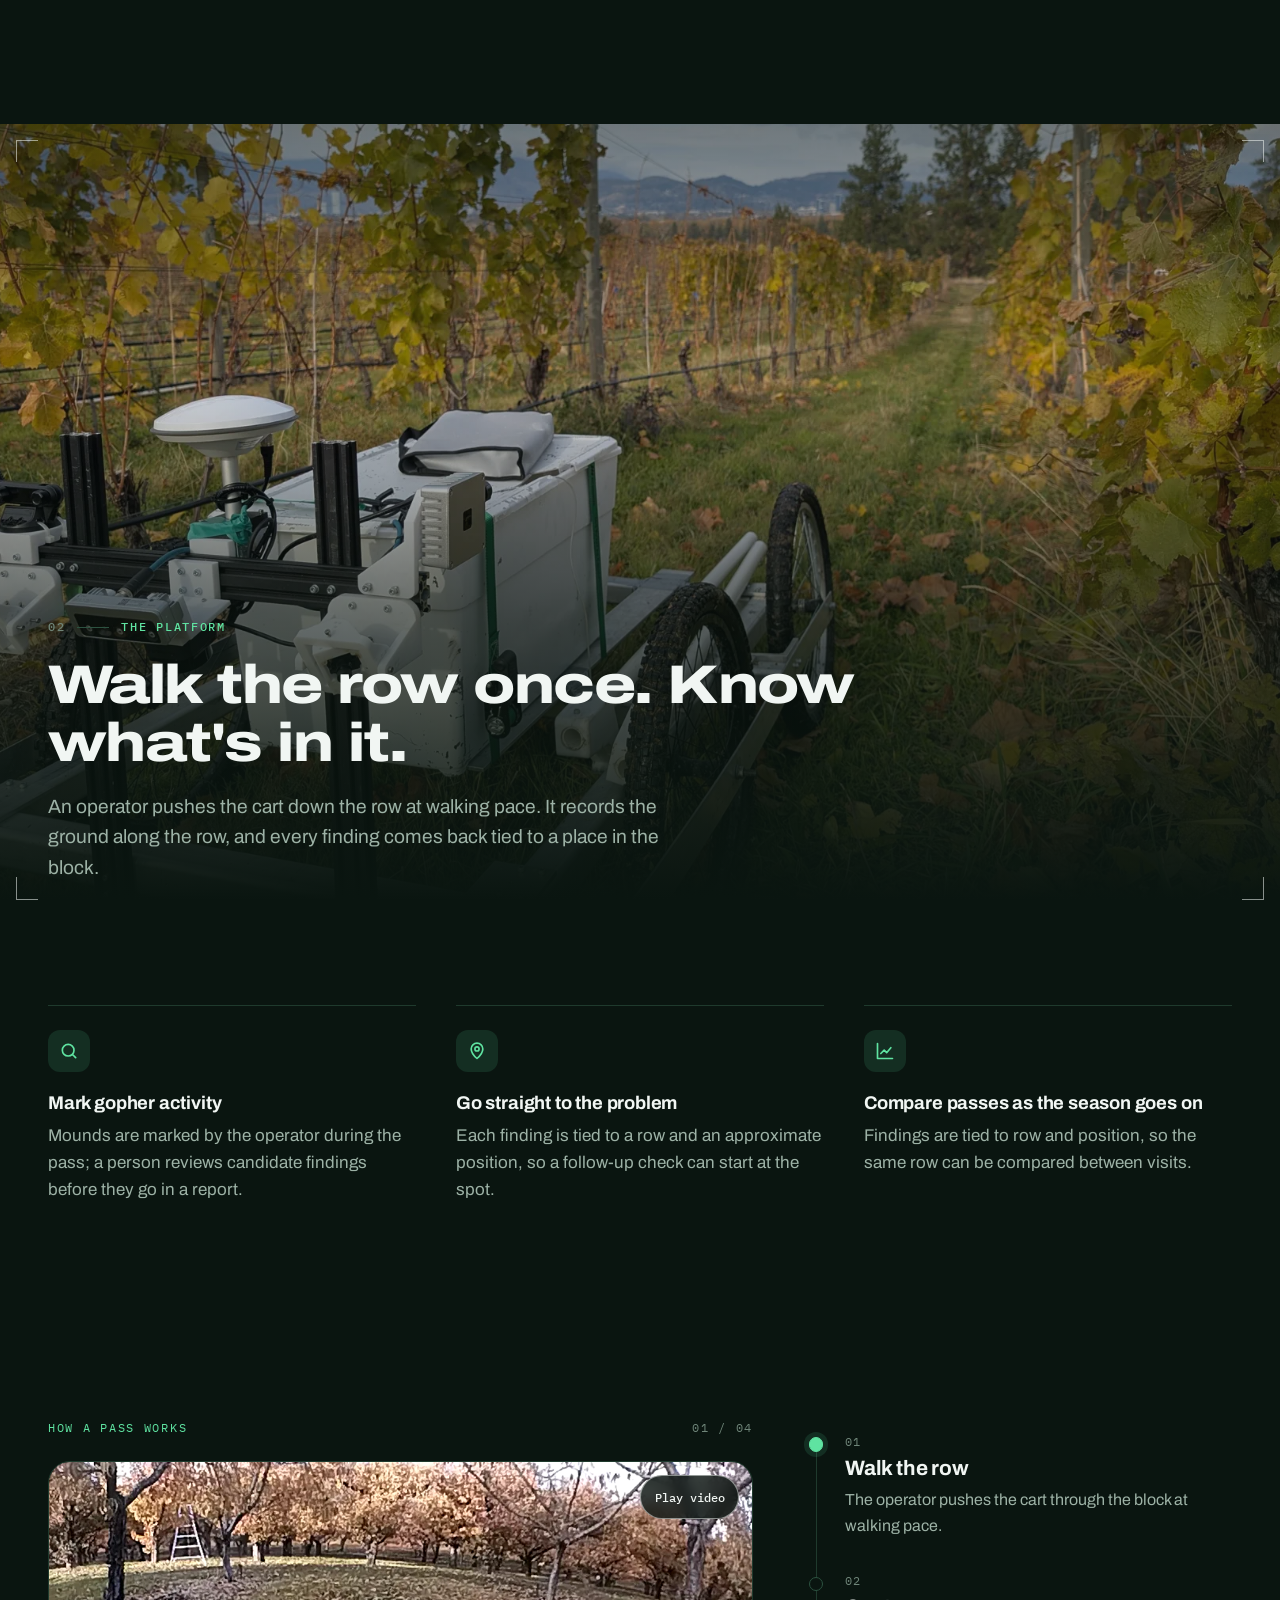
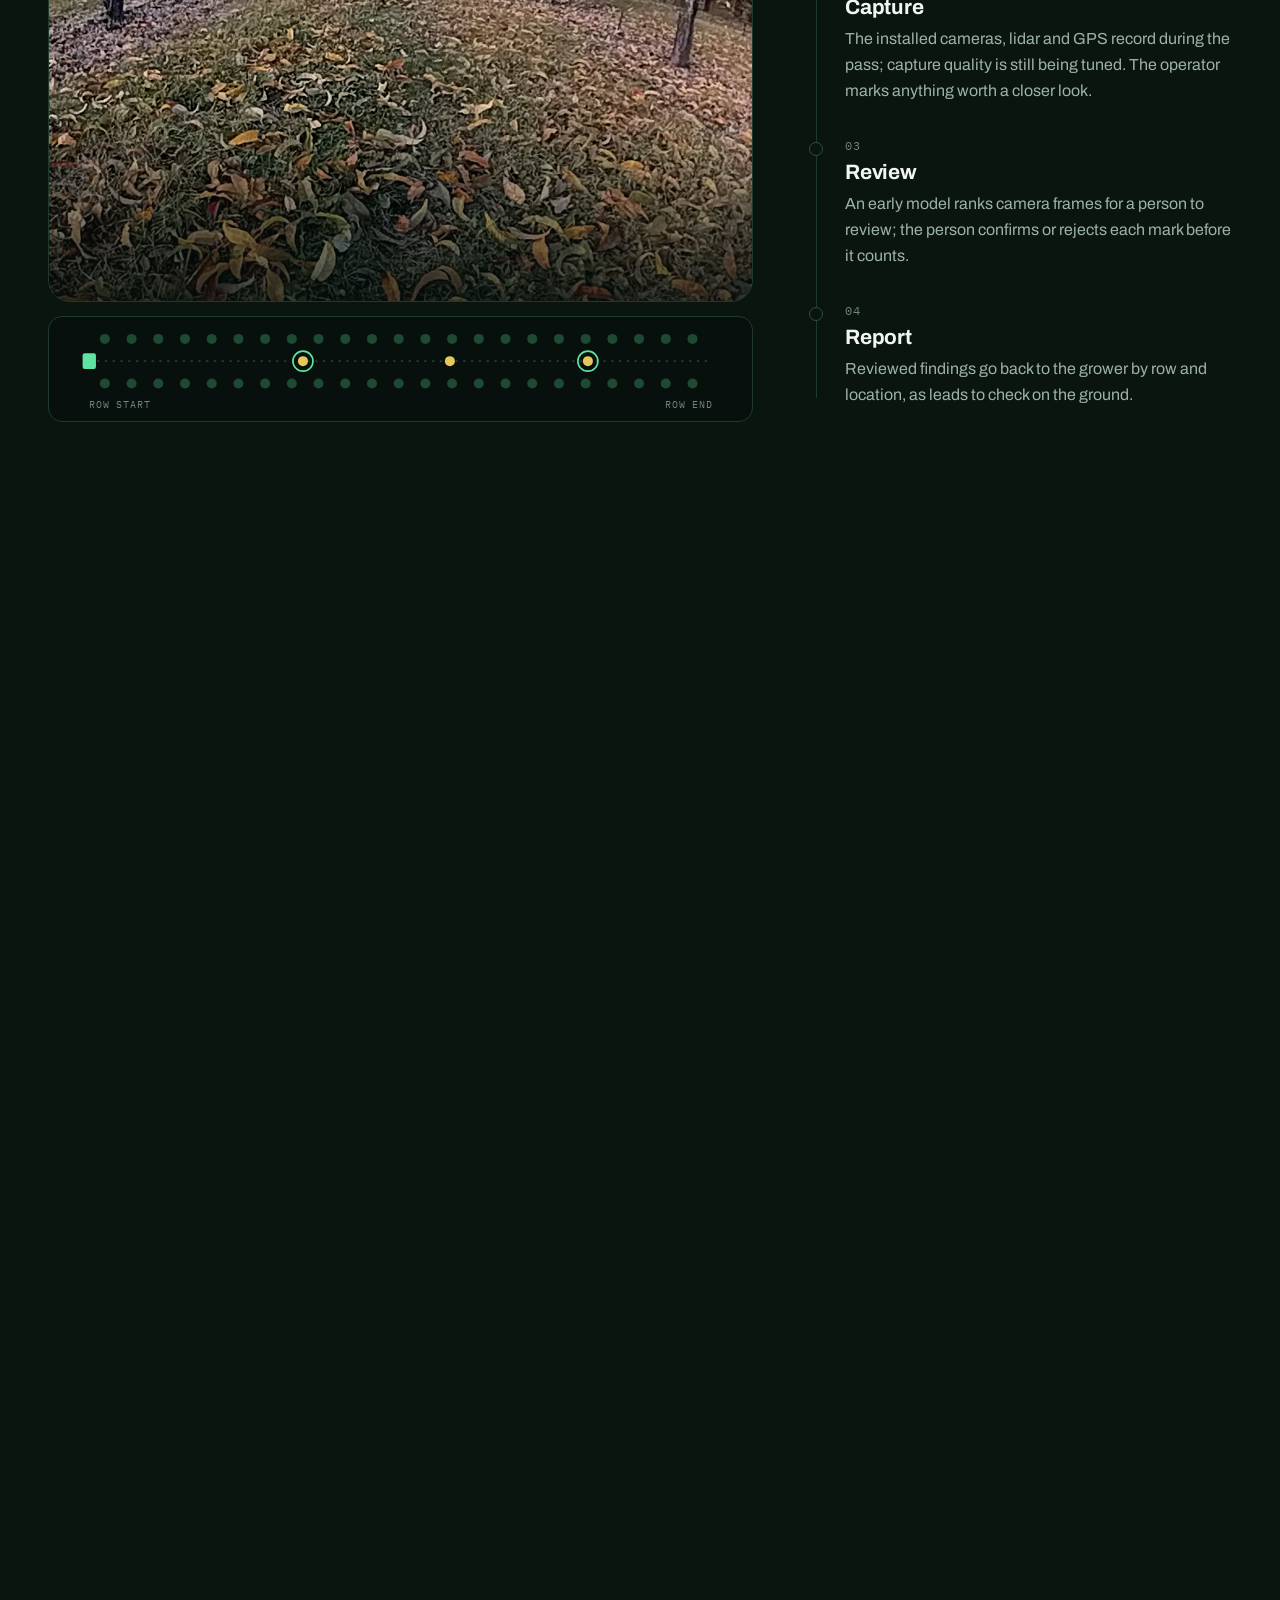
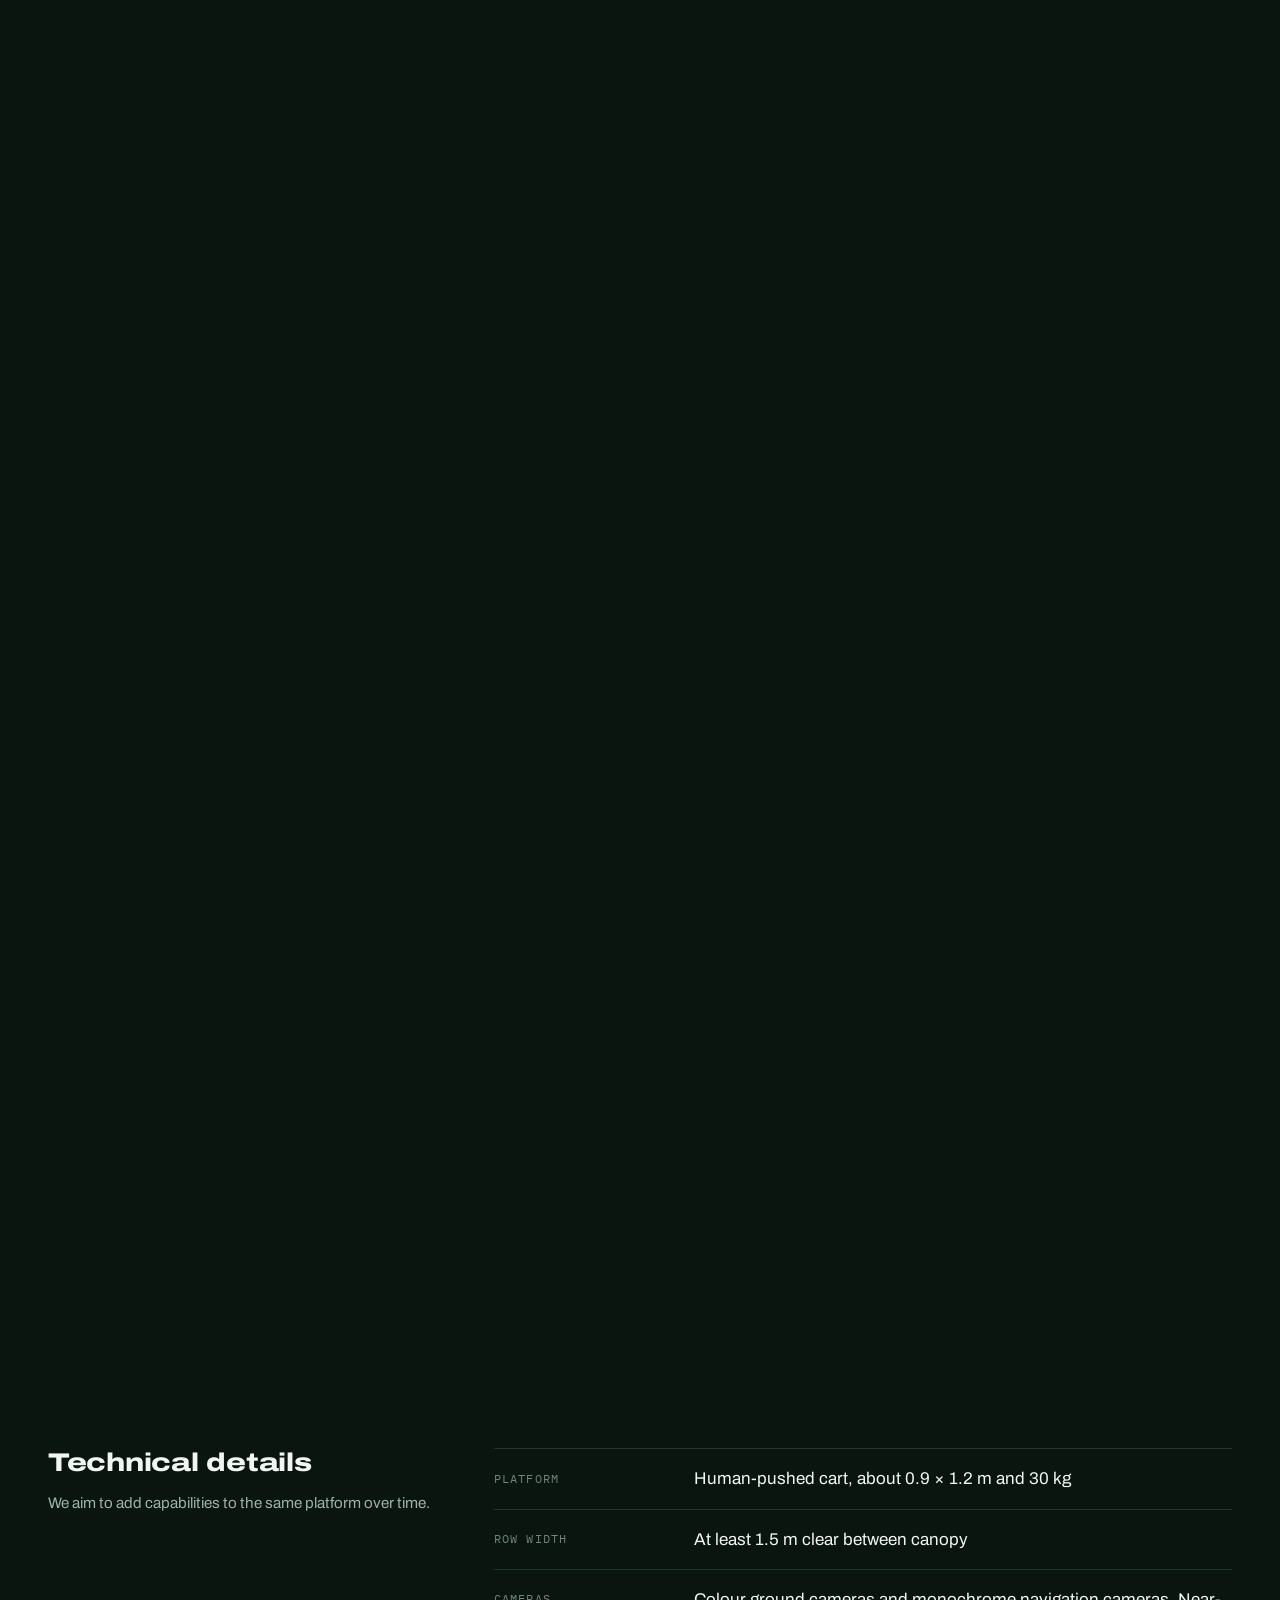
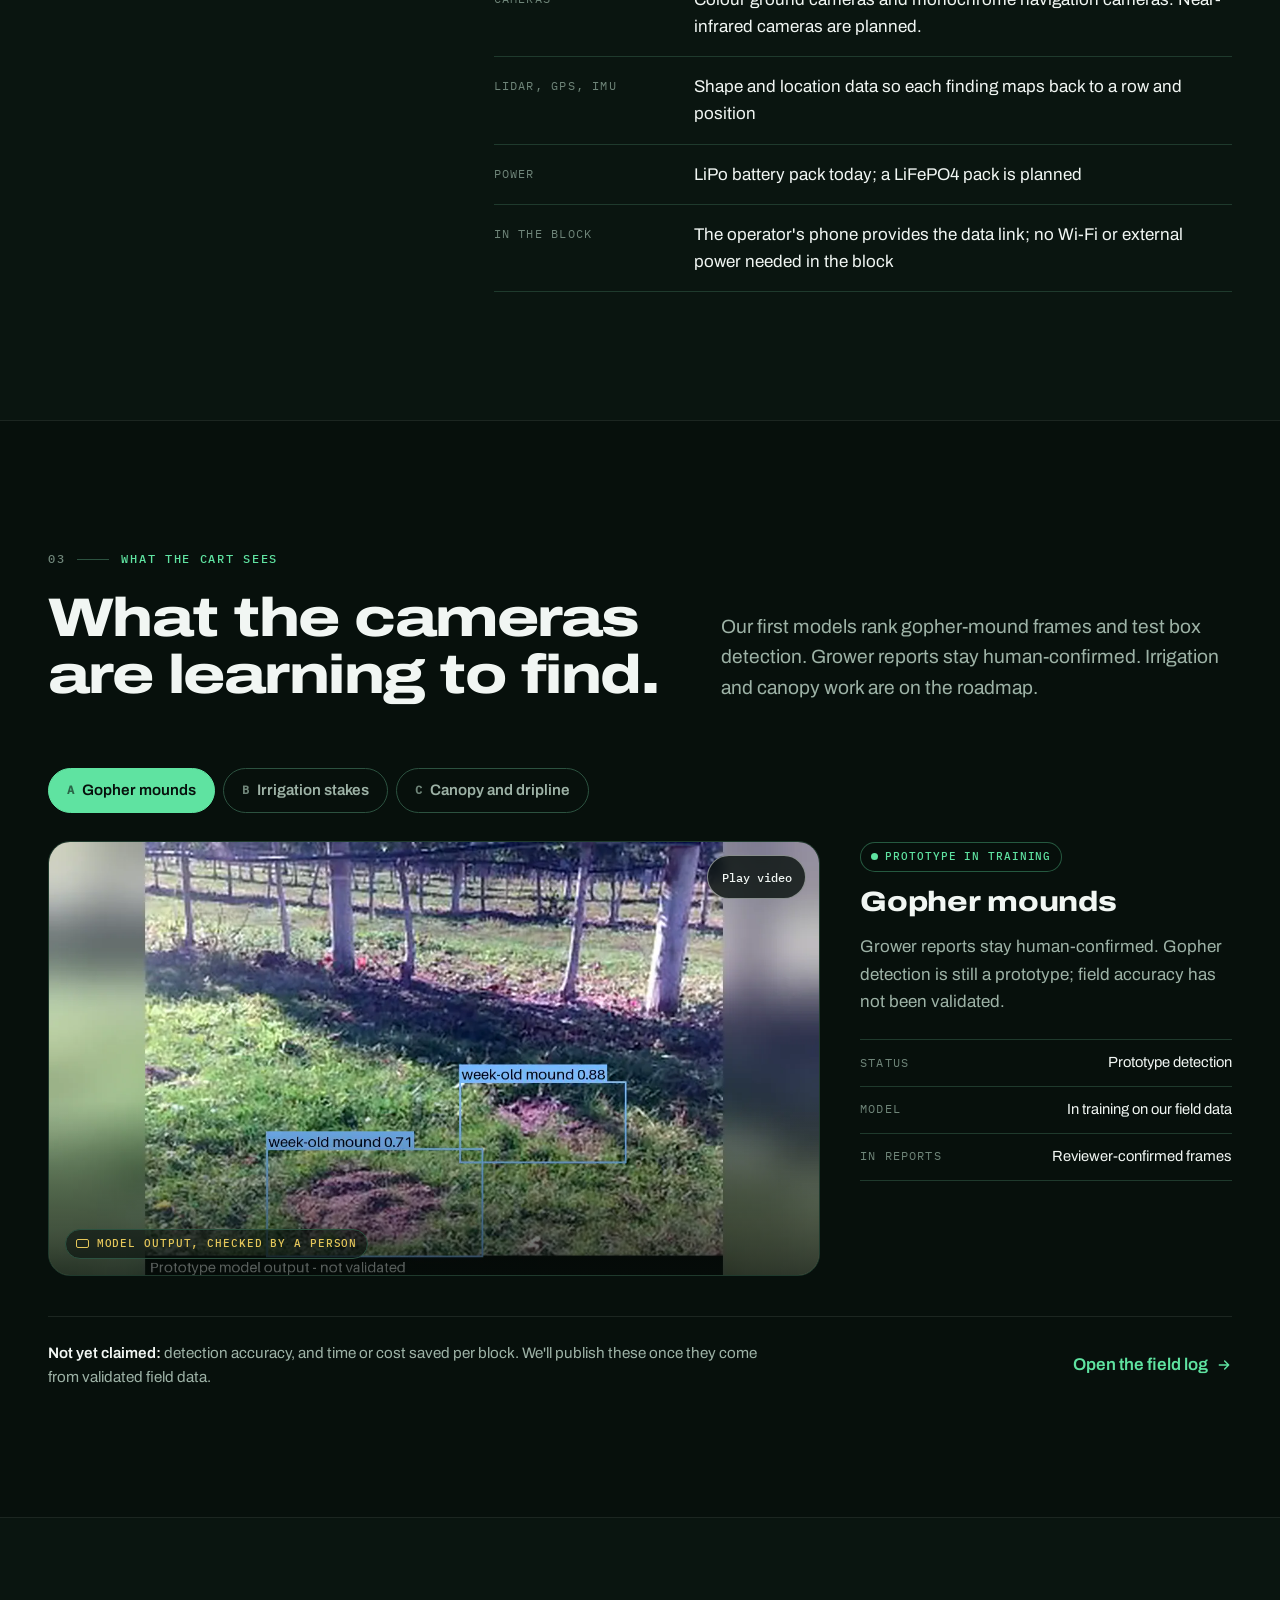
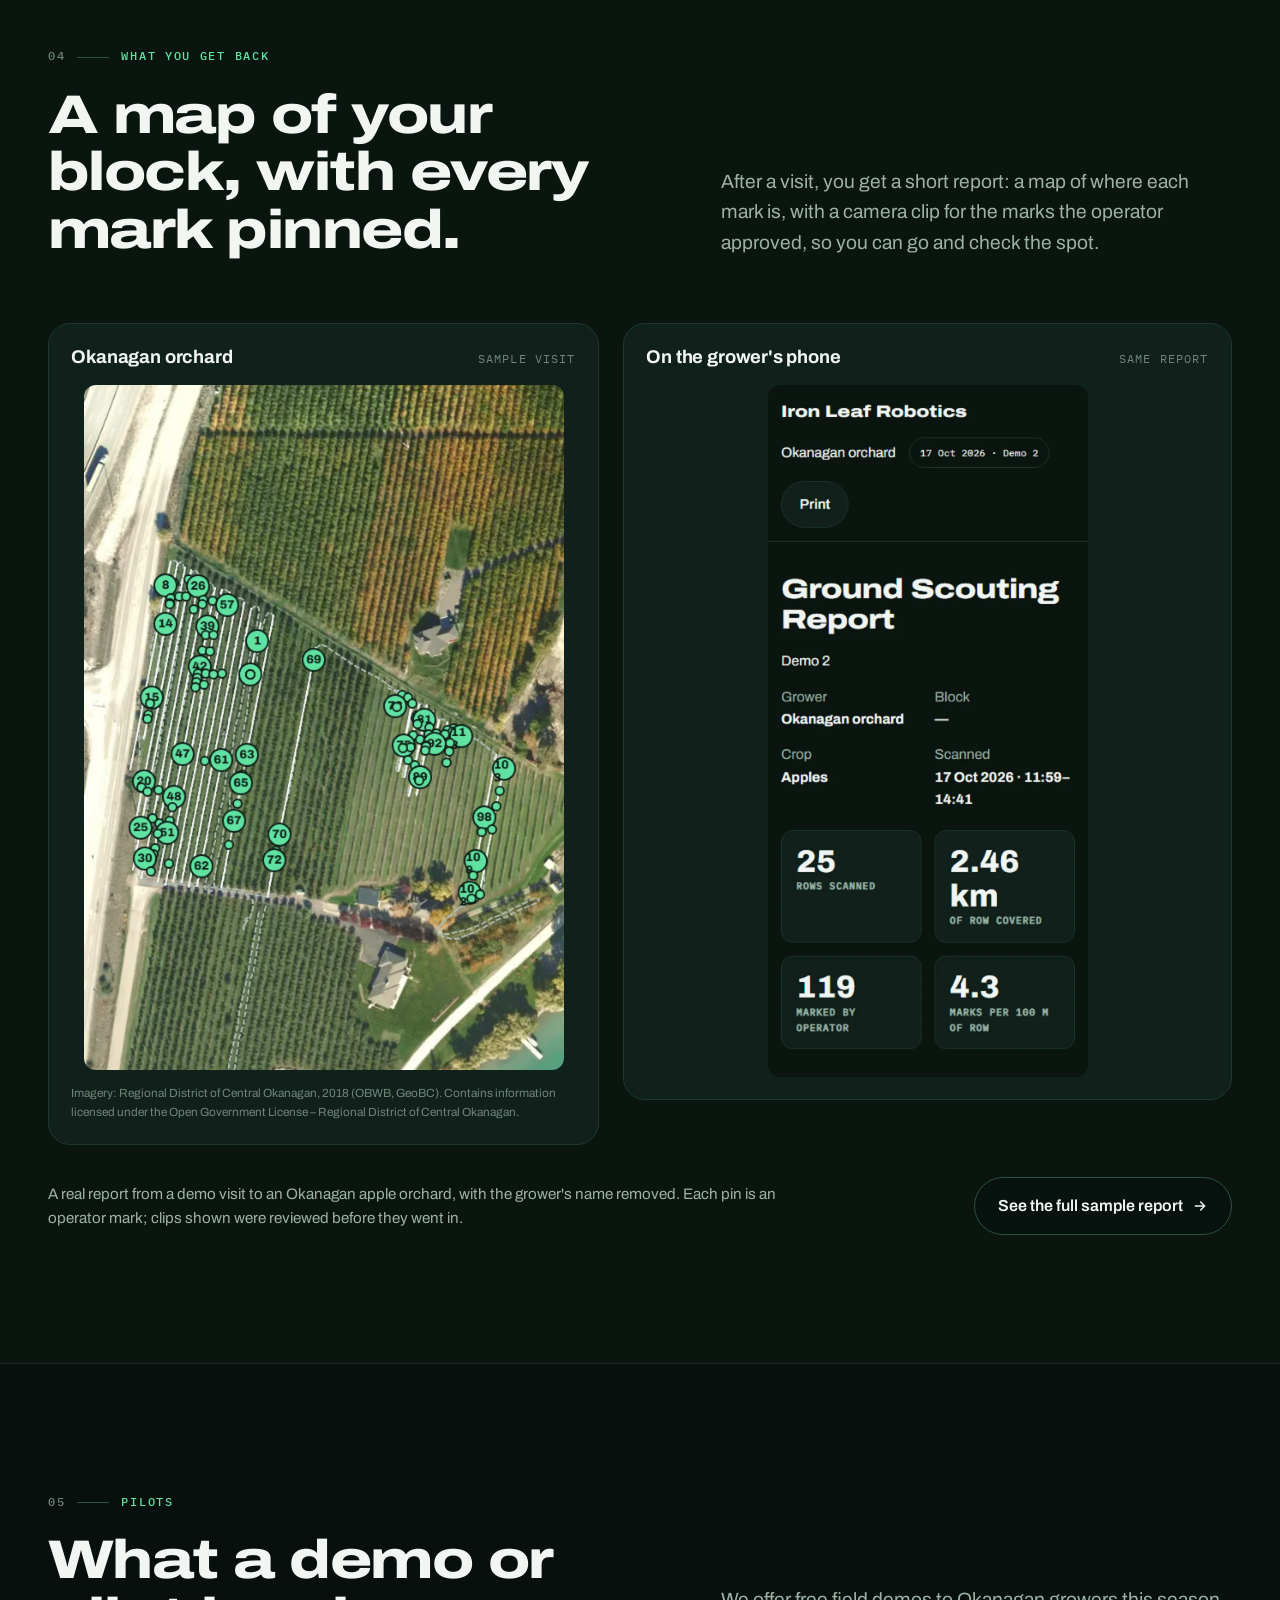
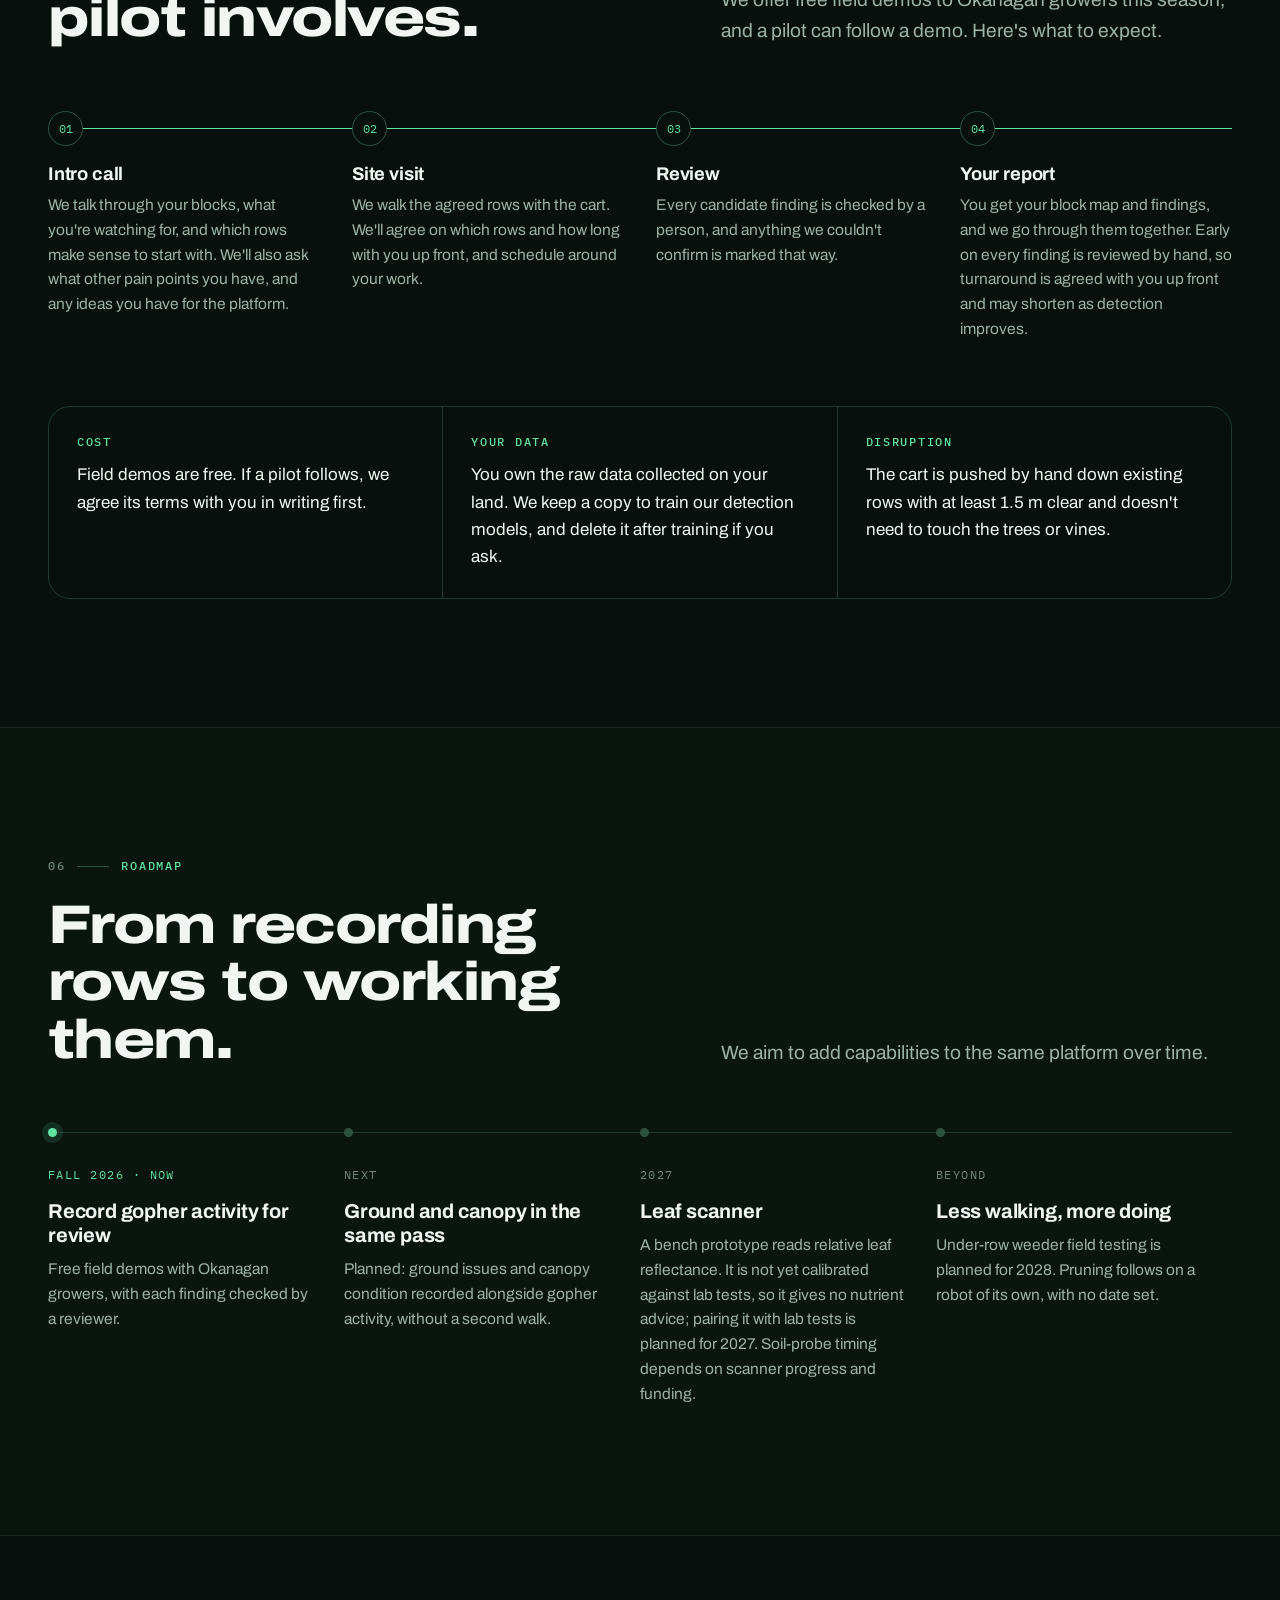
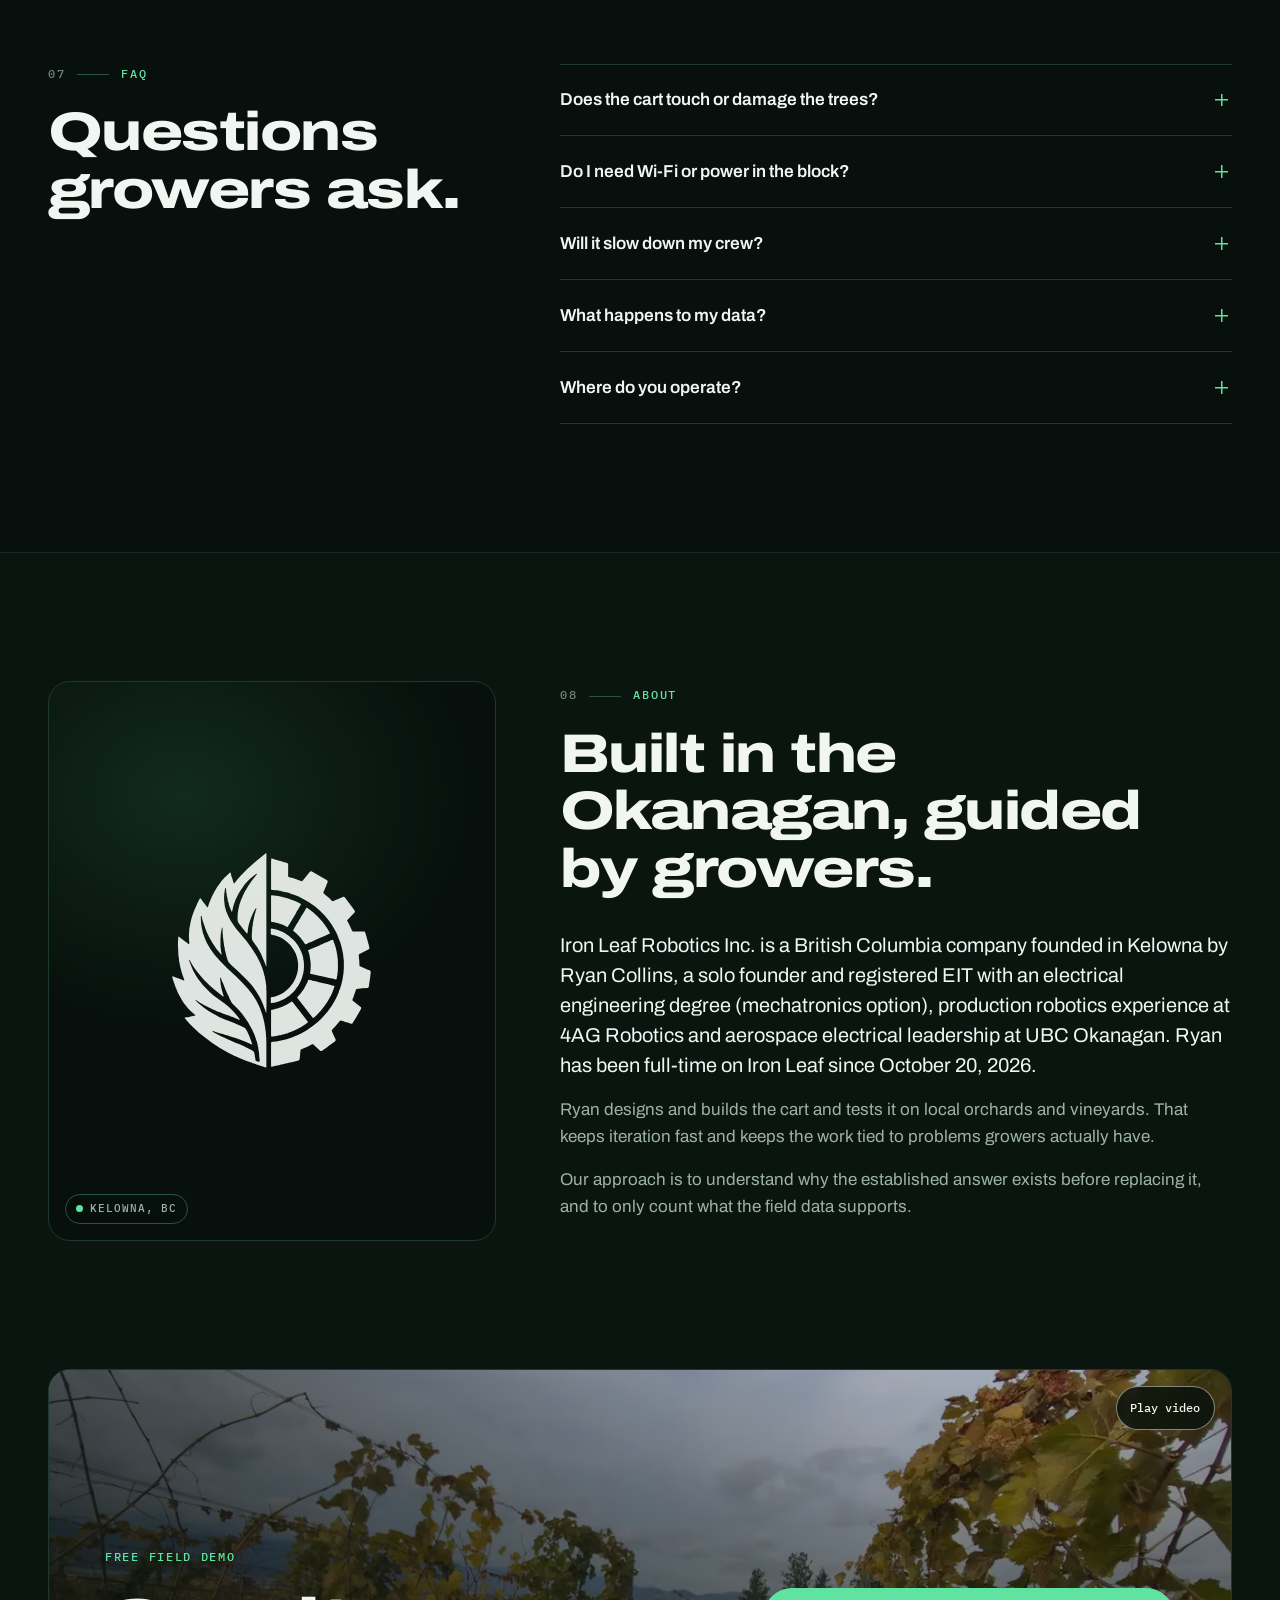
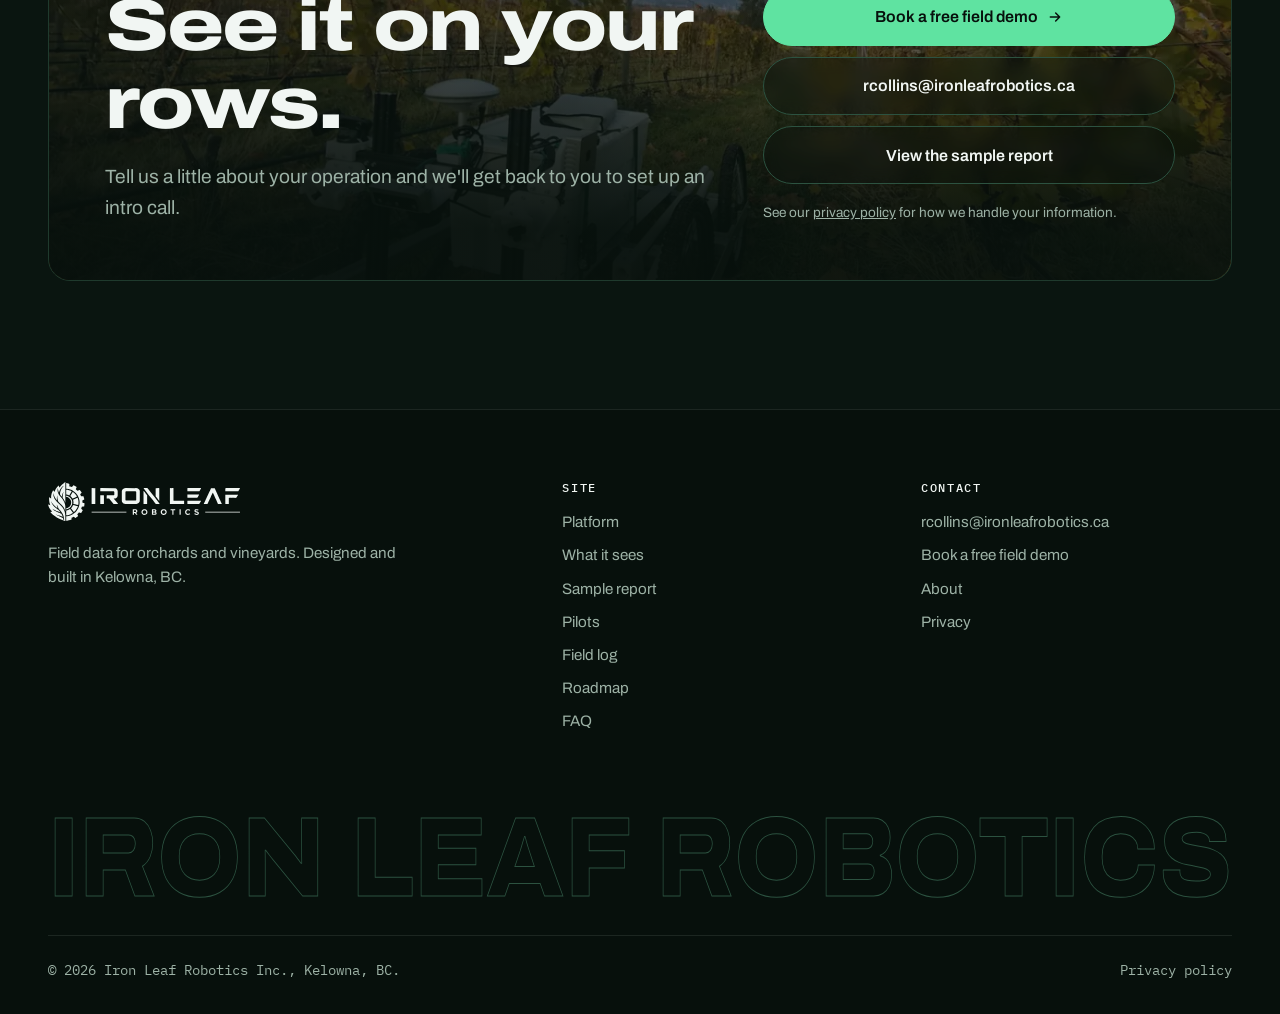
==== commit de2a0441: "Refresh October field footage and preview playback (ILR R4)" ====
--- a/index.html
+++ b/index.html
@@ -30,7 +30,7 @@
   "legalName": "Iron Leaf Robotics Inc.",
   "url": "https://www.ironleafrobotics.ca/",
   "logo": "https://www.ironleafrobotics.ca/assets/ilr-signature-logo.png",
-  "email": "hello@ironleafrobotics.ca",
+  "email": "rcollins@ironleafrobotics.ca",
   "description": "Robots that monitor and tend to every tree & vine. Today, a human-pushed sensor cart that records orchard and vineyard rows and ties each gopher mark to a place in the block.",
   "address": { "@type": "PostalAddress", "addressLocality": "Kelowna", "addressRegion": "BC", "addressCountry": "CA" },
   "founder": { "@type": "Person", "name": "Ryan Collins" }
@@ -366,7 +366,7 @@
   <section id="platform">
     <div class="opener" data-zoom>
       <div class="media">
-        <img class="still-drift" src="/assets/cart-orchard-lake.webp" width="1920" height="1662" loading="lazy" alt="The sensor cart in an apple block above a lake, October 2026">
+        <img class="still-drift" src="/assets/cart-orchard-lake.webp" width="1920" height="1080" loading="lazy" alt="The sensor cart between vineyard rows, October 2026">
       </div>
       <div class="vf" aria-hidden="true"><i></i><i></i><i></i><i></i></div>
       <div class="wrap">
@@ -404,7 +404,7 @@
             <div class="pass-stage">
               <div class="layer" data-step="0">
                 <div class="media" data-clip="pass-walk" style="position:absolute;inset:0">
-                  <img src="/assets/media/pass-walk/pass-walk-poster.webp" width="1920" height="1080" loading="lazy" alt="Operator marks pinned to the cart's GPS track down a row">
+                  <img src="/assets/media/pass-walk/pass-walk-poster.webp" width="1920" height="1080" loading="lazy" alt="The cart's camera view during an operator-marked interval on an orchard pass">
                 </div>
                 <div class="shade"></div>
               </div>
@@ -416,7 +416,7 @@
               </div>
               <div class="layer" data-step="2">
                 <div class="media" data-clip="pass-review" style="position:absolute;inset:0">
-                  <img src="/assets/media/pass-review/pass-review-poster.webp" width="1920" height="1080" loading="lazy" alt="Ground camera frames with prototype model boxes on new and week-old gopher mounds">
+                  <img src="/assets/media/pass-review/pass-review-poster.webp" width="1920" height="1080" loading="lazy" alt="Ground camera frames with prototype model boxes and model age estimates on gopher mounds">
                 </div>
                 <div class="shade"></div>
                 <span class="chip layer-tag">Prototype model, demo-only, not validated</span>
@@ -461,10 +461,10 @@
         <dl class="reveal" style="--i:1">
           <div><dt>Platform</dt><dd>Human-pushed cart, about 0.9 × 1.2 m and 30 kg</dd></div>
           <div><dt>Row width</dt><dd>At least 1.5 m clear between canopy</dd></div>
-          <div><dt>Cameras</dt><dd>Colour ground cameras and monochrome navigation cameras. Higher-resolution and near-infrared cameras are planned.</dd></div>
+          <div><dt>Cameras</dt><dd>Colour ground cameras and monochrome navigation cameras. Near-infrared cameras are planned.</dd></div>
           <div><dt>Lidar, GPS, IMU</dt><dd>Shape and location data so each finding maps back to a row and position</dd></div>
           <div><dt>Power</dt><dd>LiPo battery pack today; a LiFePO4 pack is planned</dd></div>
-          <div><dt>In the block</dt><dd>A phone-based operator app, with the phone providing the data link; no Wi-Fi or power needed</dd></div>
+          <div><dt>In the block</dt><dd>The operator's phone provides the data link; no Wi-Fi or external power needed in the block</dd></div>
         </dl>
       </div>
     </div>
@@ -637,7 +637,7 @@
         <h2>Questions growers ask.</h2>
       </div>
       <div class="faq reveal" style="--i:1">
-        <details><summary>Does the cart touch or damage the trees?</summary><p>No. It's pushed by hand down an existing row with at least 1.5 m clear and only takes pictures and measurements; nothing on it is meant to touch the trees, vines or fruit.</p></details>
+        <details><summary>Does the cart touch or damage the trees?</summary><p>The cart is pushed by hand down an existing row with at least 1.5 m clear and only takes pictures and measurements; nothing on it is meant to touch the trees, vines or fruit.</p></details>
         <details><summary>Do I need Wi-Fi or power in the block?</summary><p>No. The cart runs on its own battery, and the operator's phone provides the data connection.</p></details>
         <details><summary>Will it slow down my crew?</summary><p>The cart moves at walking pace down one row at a time, and visits are scheduled around your work.</p></details>
         <details><summary>What happens to my data?</summary><p>You own the raw data collected on your land. We keep a copy to train our detection models, and delete it after training if you ask.</p></details>
@@ -682,7 +682,7 @@
           <div class="cta-side">
             <a class="btn primary" href="https://docs.google.com/forms/d/e/1FAIpQLSe5dzY7OfdAvxtrpBQ2OQt7nHWoGa4omEySV5xiUur_IMOnBg/viewform" target="_blank" rel="noopener">Book a free field demo
               <svg viewBox="0 0 24 24" fill="none" stroke="currentColor" stroke-width="2.2" stroke-linecap="round" stroke-linejoin="round" aria-hidden="true"><path d="M5 12h14M13 6l6 6-6 6"/></svg></a>
-            <a class="btn ghost" href="mailto:hello@ironleafrobotics.ca?subject=Field%20demo">hello@ironleafrobotics.ca</a>
+            <a class="btn ghost" href="mailto:rcollins@ironleafrobotics.ca?subject=Field%20demo">rcollins@ironleafrobotics.ca</a>
             <a class="btn ghost" href="/sample-report/">View the sample report</a>
             <p class="fine">See our <a href="/privacy.html">privacy policy</a> for how we handle your information.</p>
           </div>
@@ -715,7 +715,7 @@
       <div>
         <h4>Contact</h4>
         <ul>
-          <li><a href="mailto:hello@ironleafrobotics.ca">hello@ironleafrobotics.ca</a></li>
+          <li><a href="mailto:rcollins@ironleafrobotics.ca">rcollins@ironleafrobotics.ca</a></li>
           <li><a href="/#contact">Book a free field demo</a></li>
           <li><a href="/#about">About</a></li>
           <li><a href="/privacy.html">Privacy</a></li>
--- a/assets/css/site.css
+++ b/assets/css/site.css
@@ -216,6 +216,22 @@
 }
 .play-btn svg { width: 1.2rem; height: 1.2rem; margin-left: 3px; }
 
+
+/* Video controls remain available when browser autoplay is declined. */
+.video-toggle {
+  position: absolute; z-index: 6; right: .8rem; bottom: .8rem; min-height: 2.75rem;
+  padding: .55rem .85rem; border: 1px solid rgba(241, 246, 243, .5); border-radius: 999px;
+  background: rgba(7, 16, 12, .8); color: var(--text); font: 500 .75rem var(--mono); cursor: pointer;
+  backdrop-filter: blur(6px); -webkit-backdrop-filter: blur(6px);
+}
+.video-toggle:hover { border-color: var(--mint); }
+.video-toggle:focus-visible { outline: 2px solid var(--mint); outline-offset: 3px; }
+.hero > .video-toggle { top: calc(var(--nav-h) + 1rem); bottom: auto; left: 1.25rem; right: auto; }
+.sees-media > .video-toggle, .pass-stage .layer > .video-toggle { top: .8rem; bottom: auto; }
+.opener > .video-toggle, .cta-band > .video-toggle { top: 1rem; bottom: auto; right: 1rem; }
+.pass .layer[aria-hidden="true"] { pointer-events: none; }
+.pass .layer[aria-hidden="true"] .video-toggle { visibility: hidden; }
+
 /* ---------- Reveal on scroll ---------- */
 .js .reveal { opacity: 0; transform: translateY(26px); transition: opacity .9s var(--ease-out), transform .9s var(--ease-out); transition-delay: calc(var(--i, 0) * 90ms); }
 .js .reveal.in { opacity: 1; transform: none; }
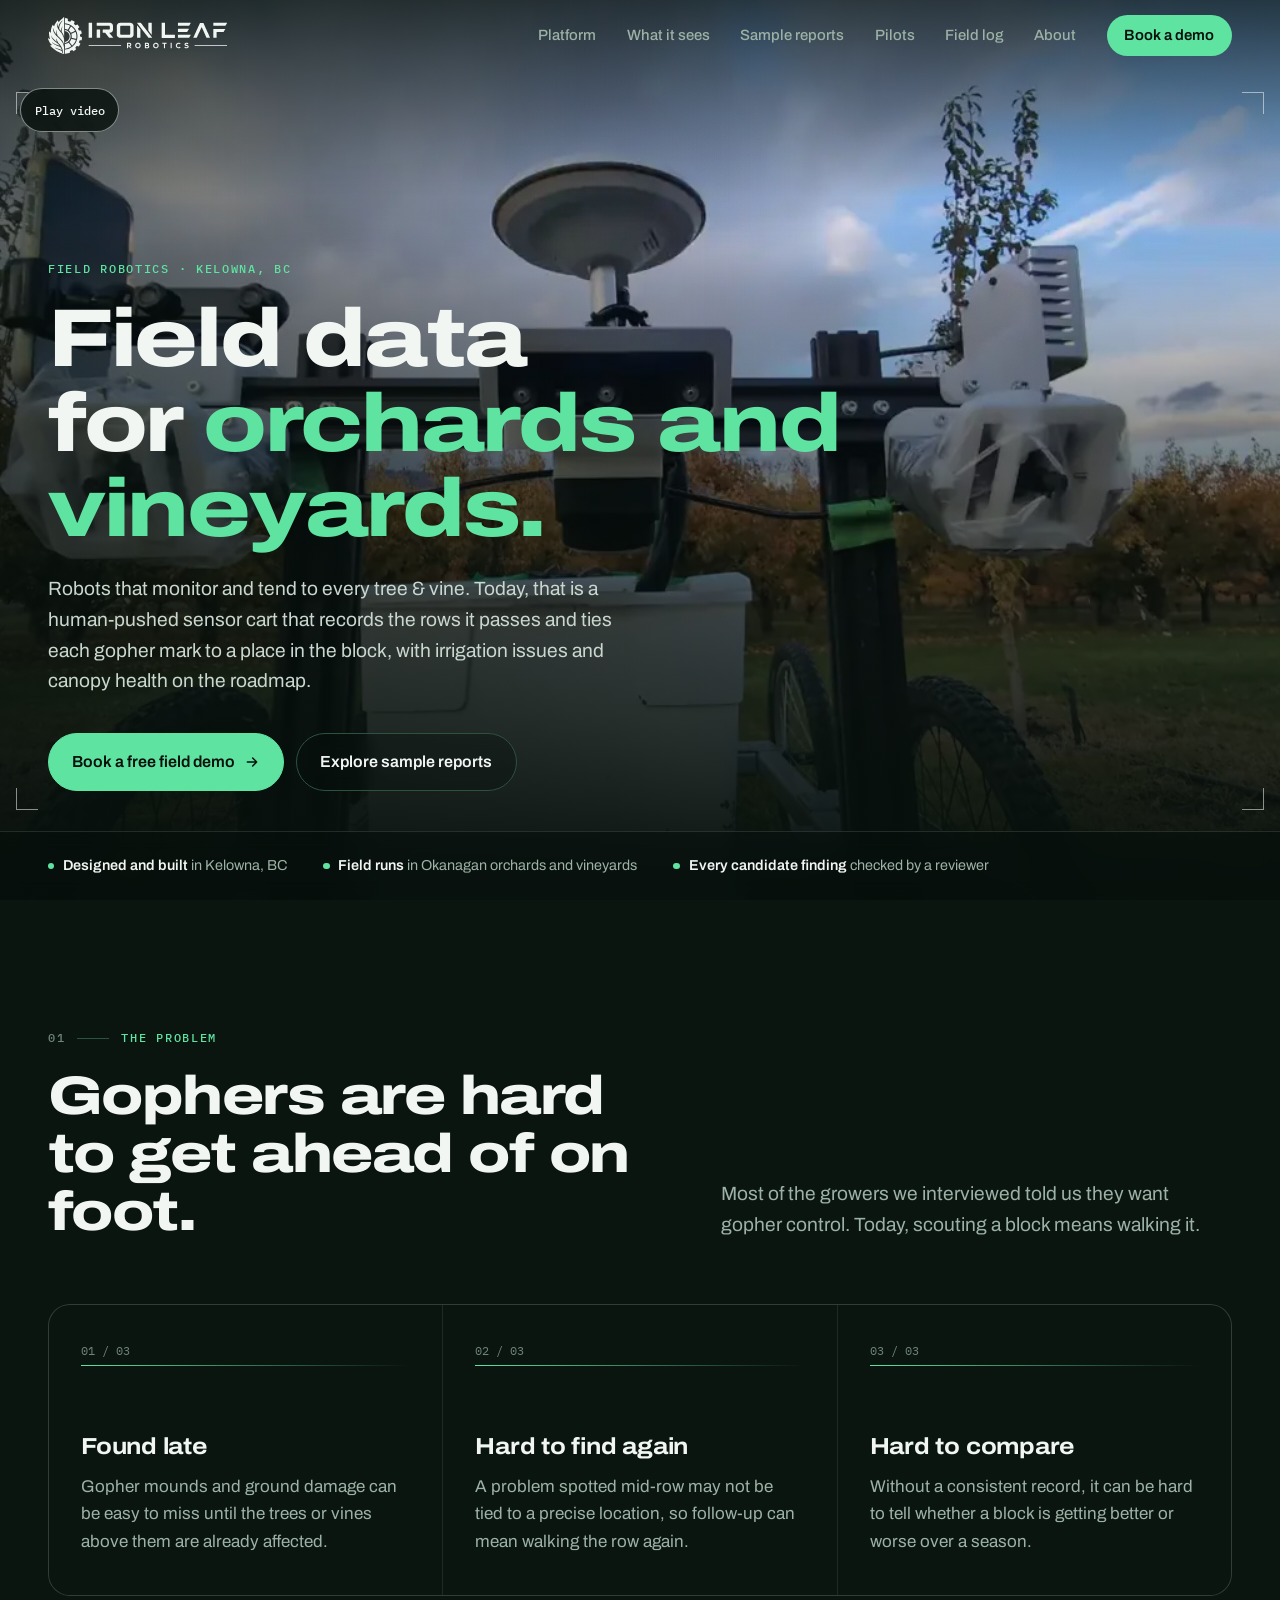
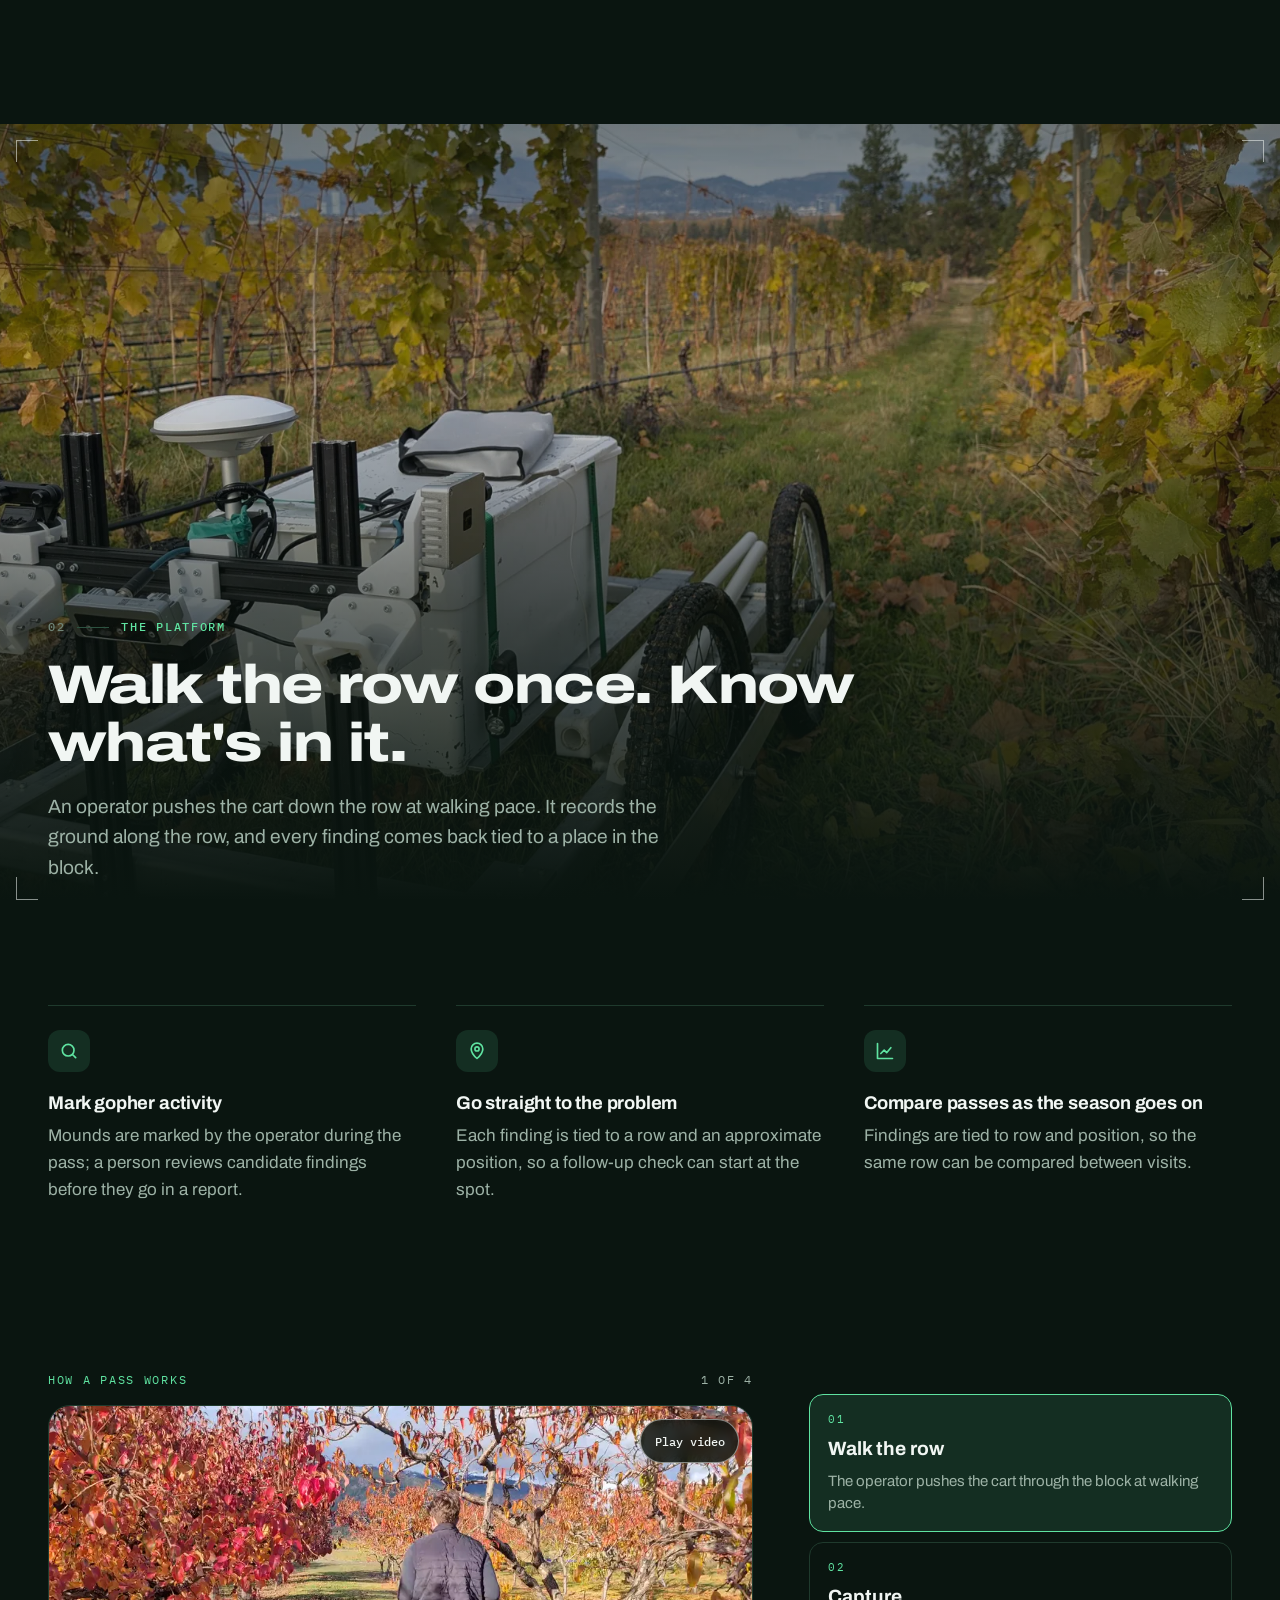
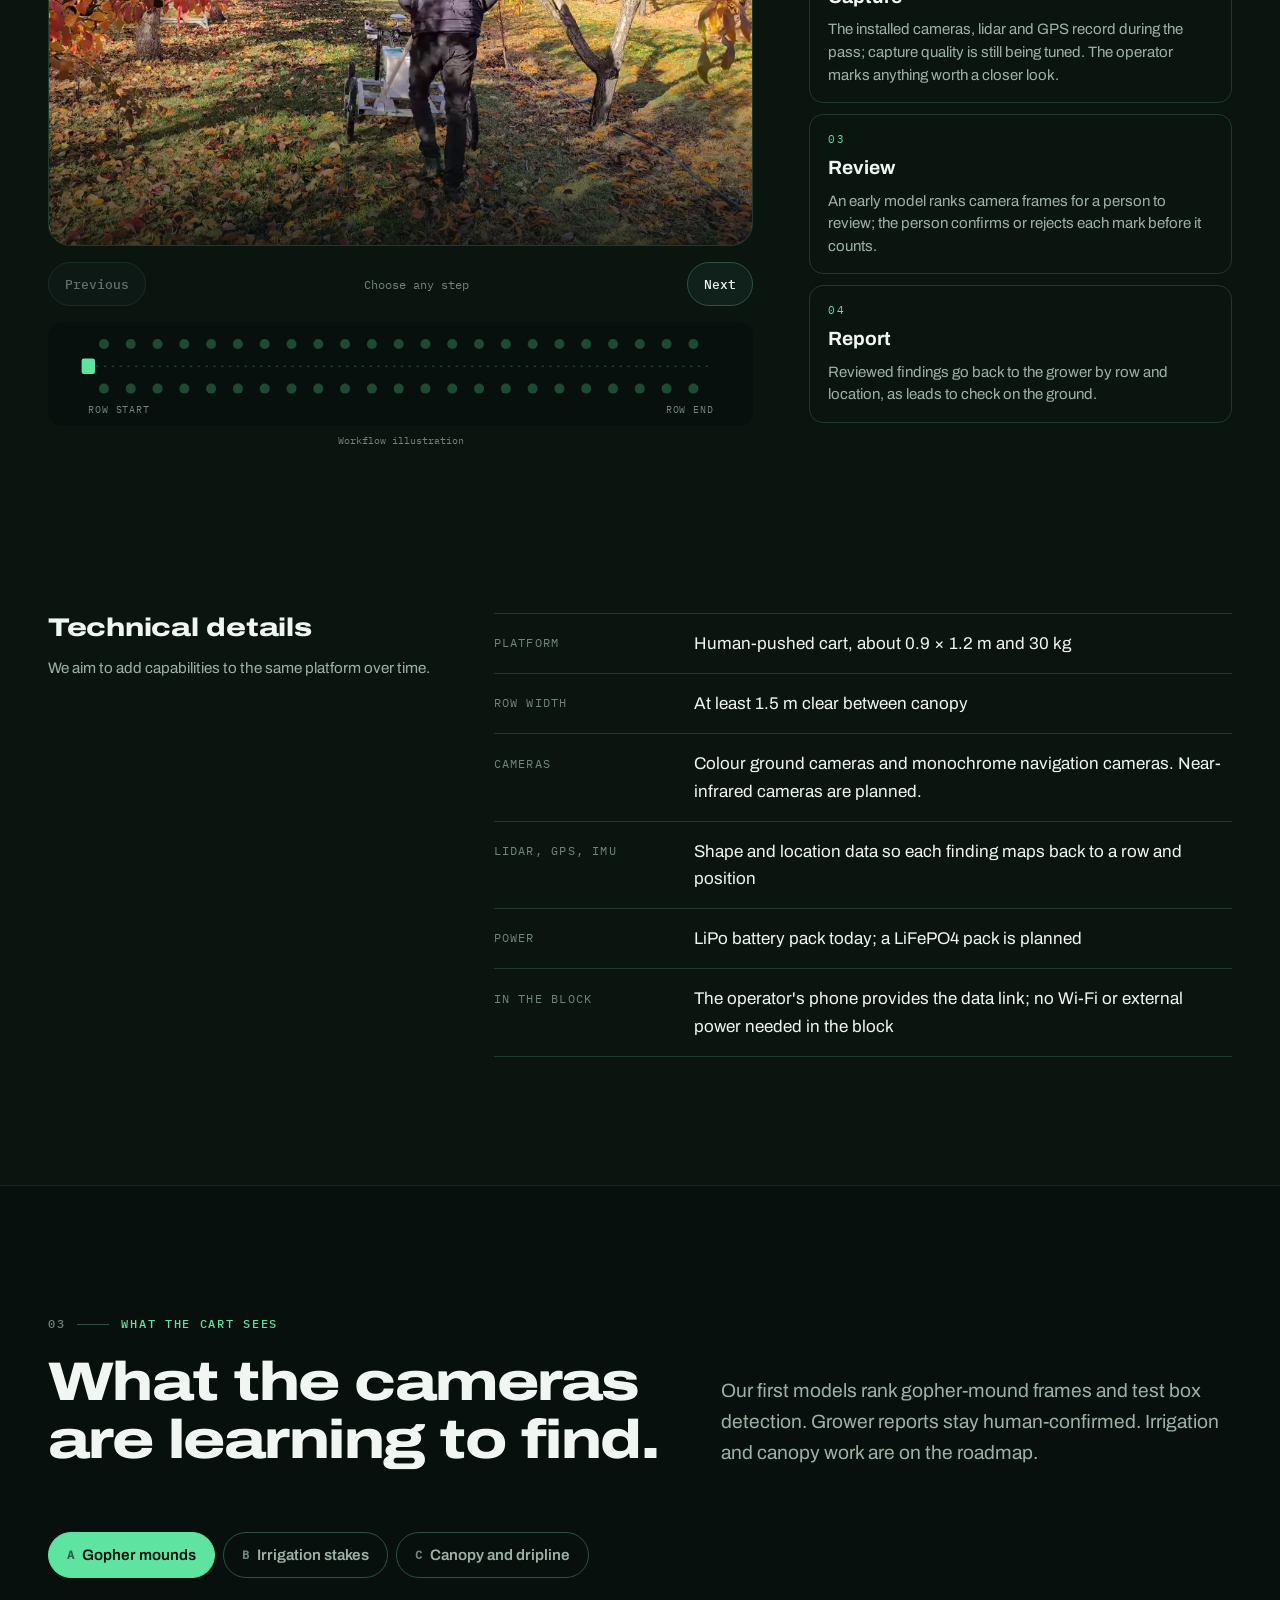
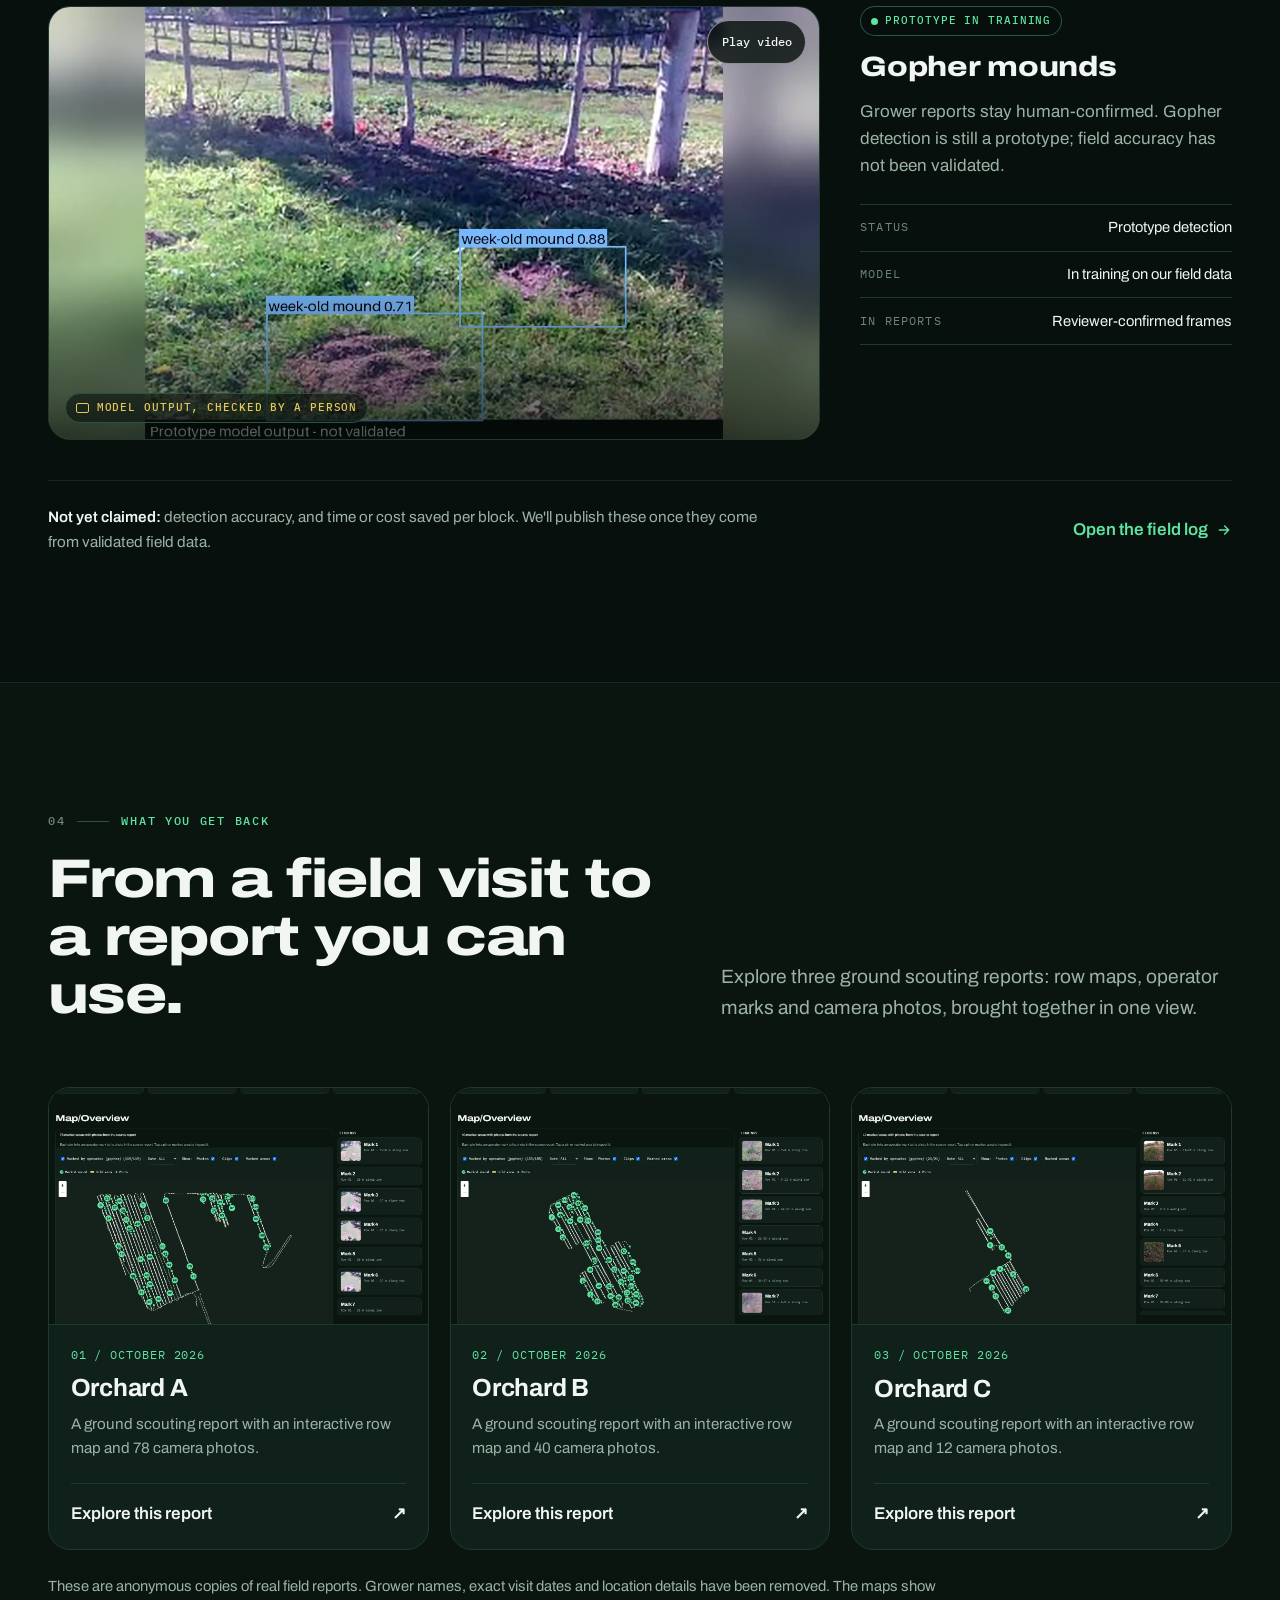
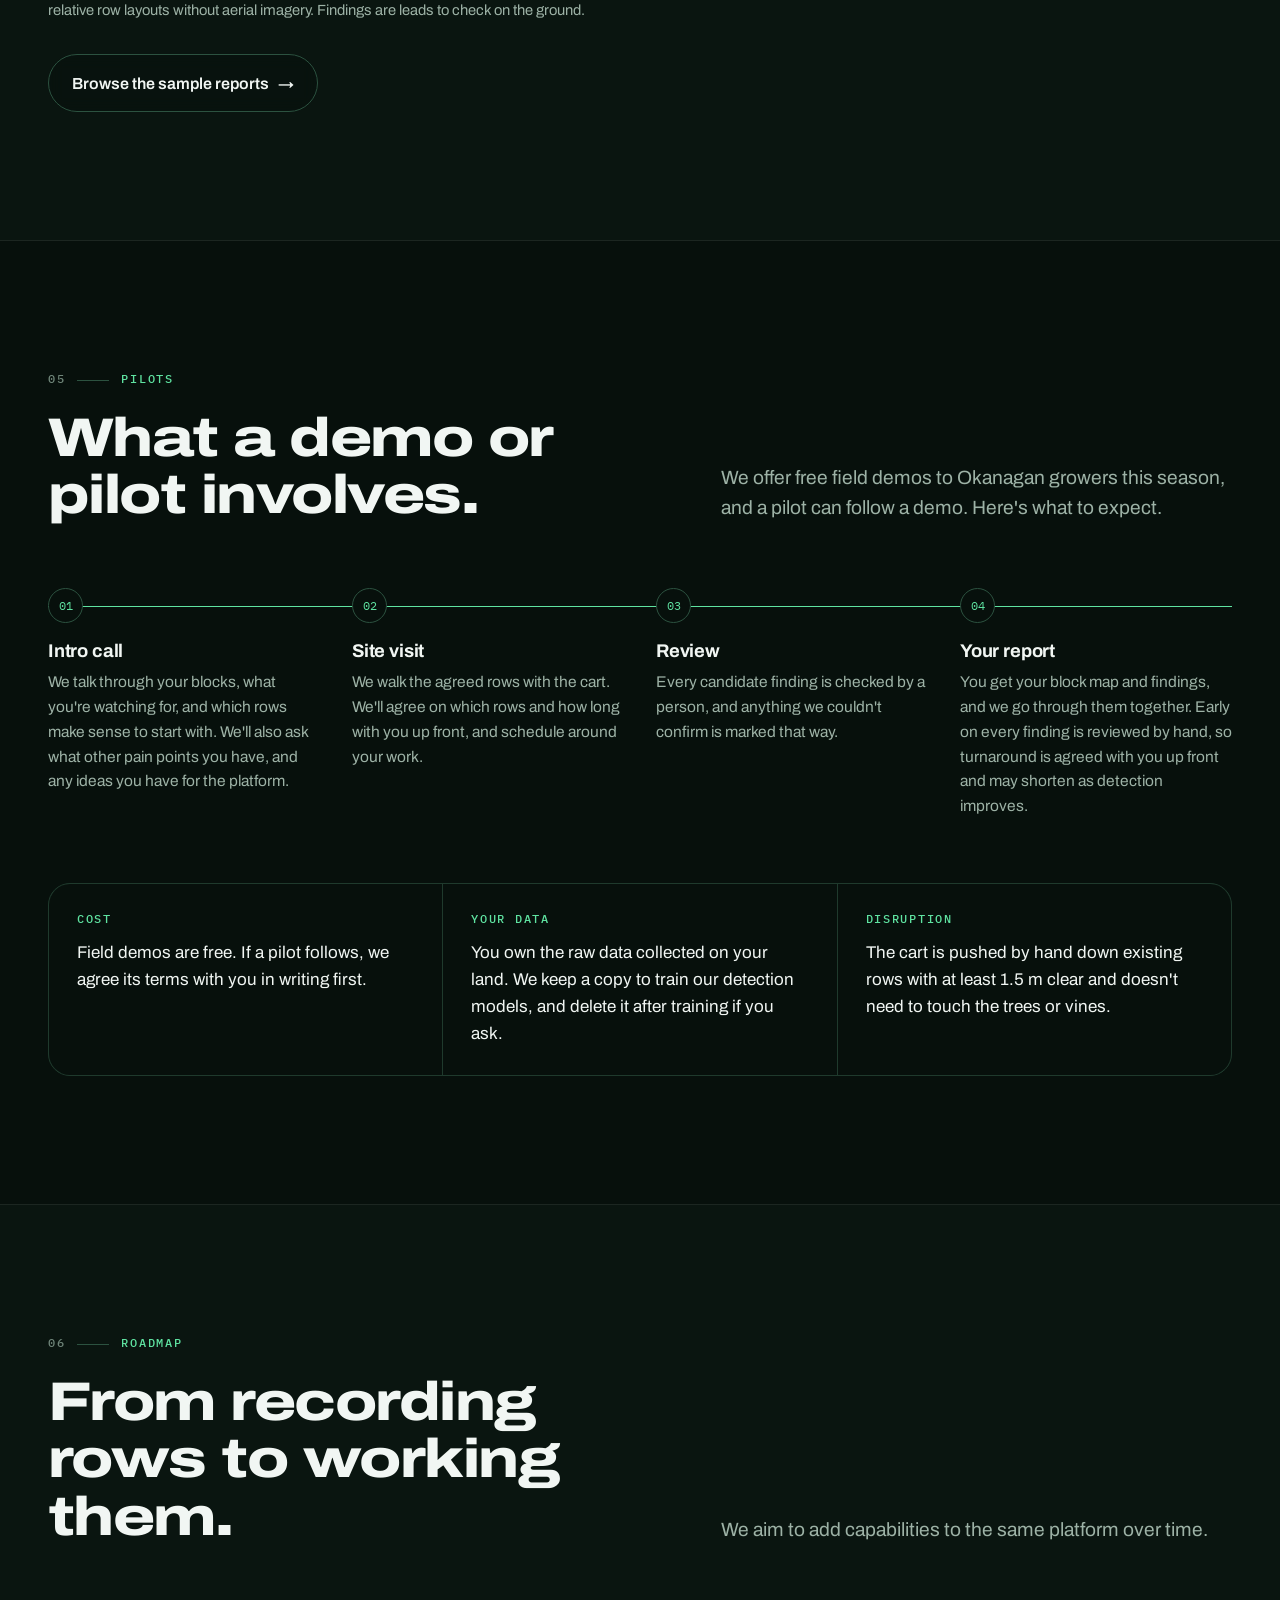
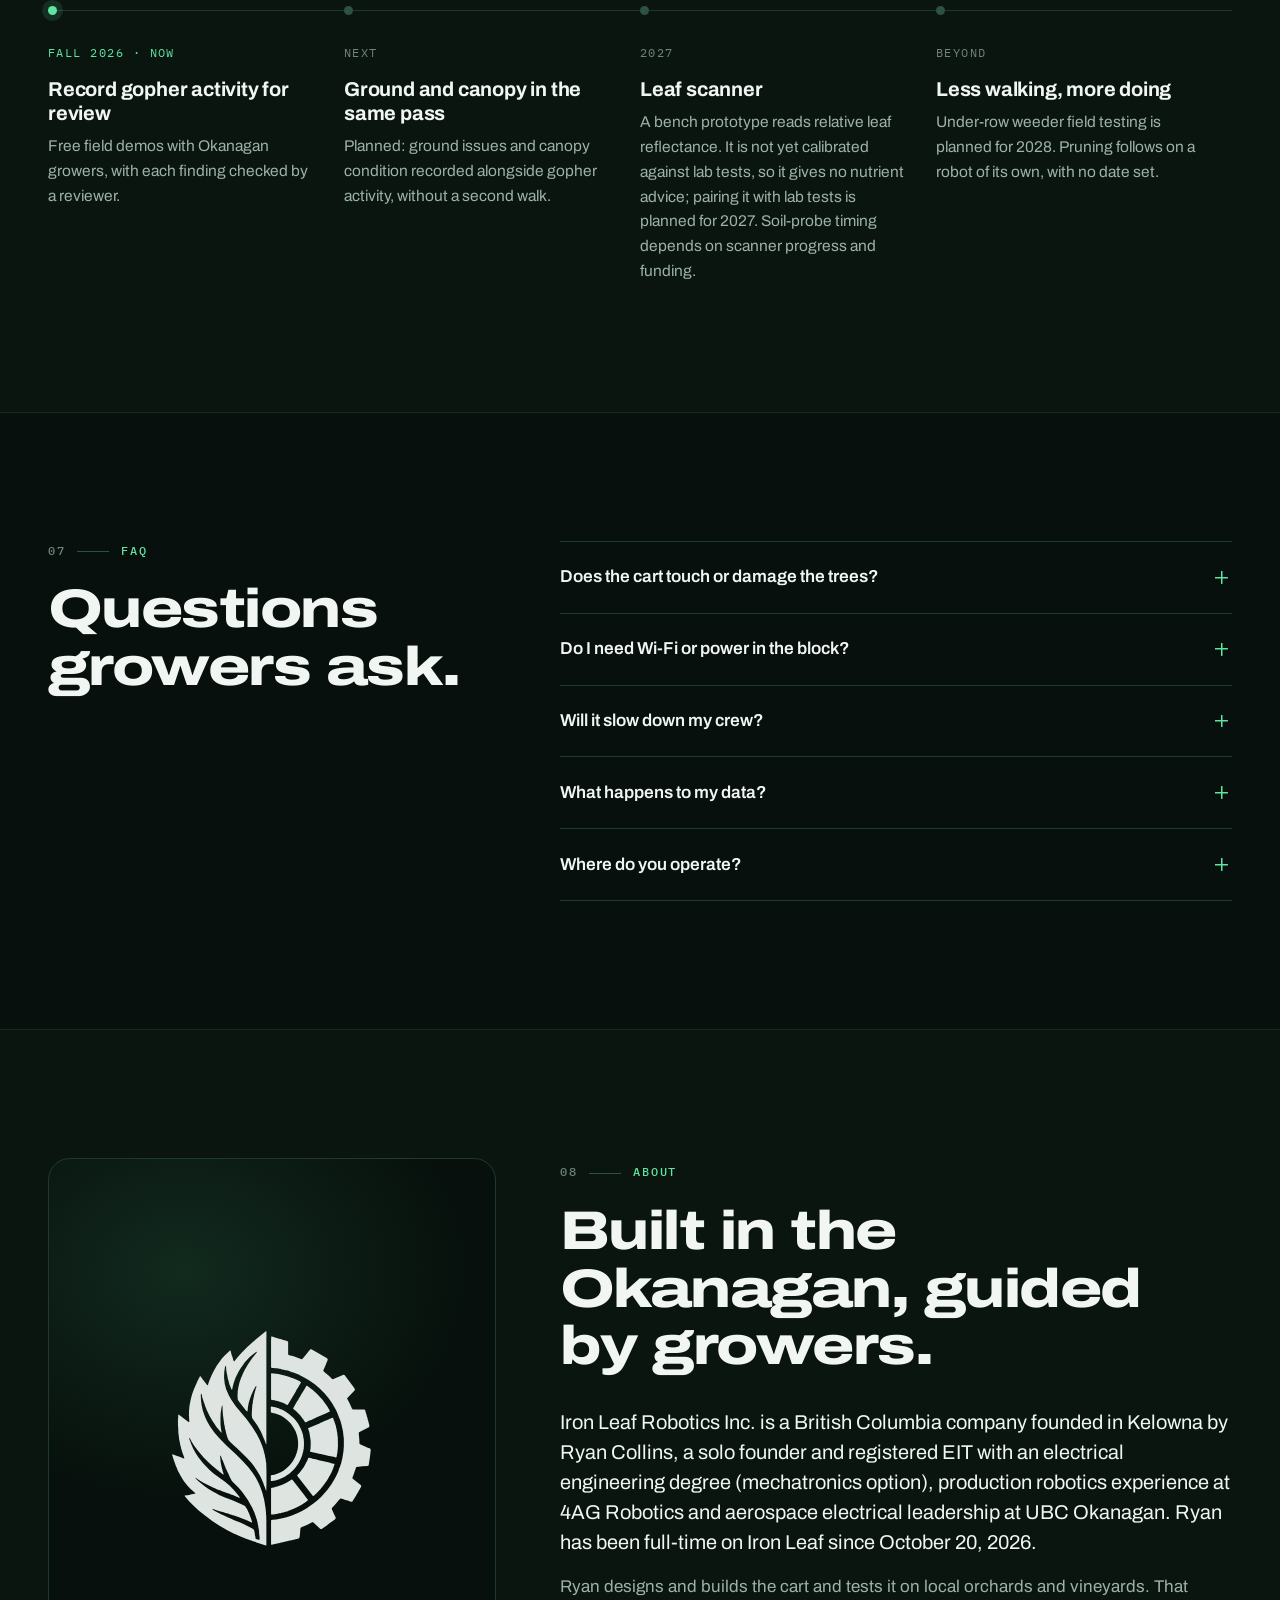
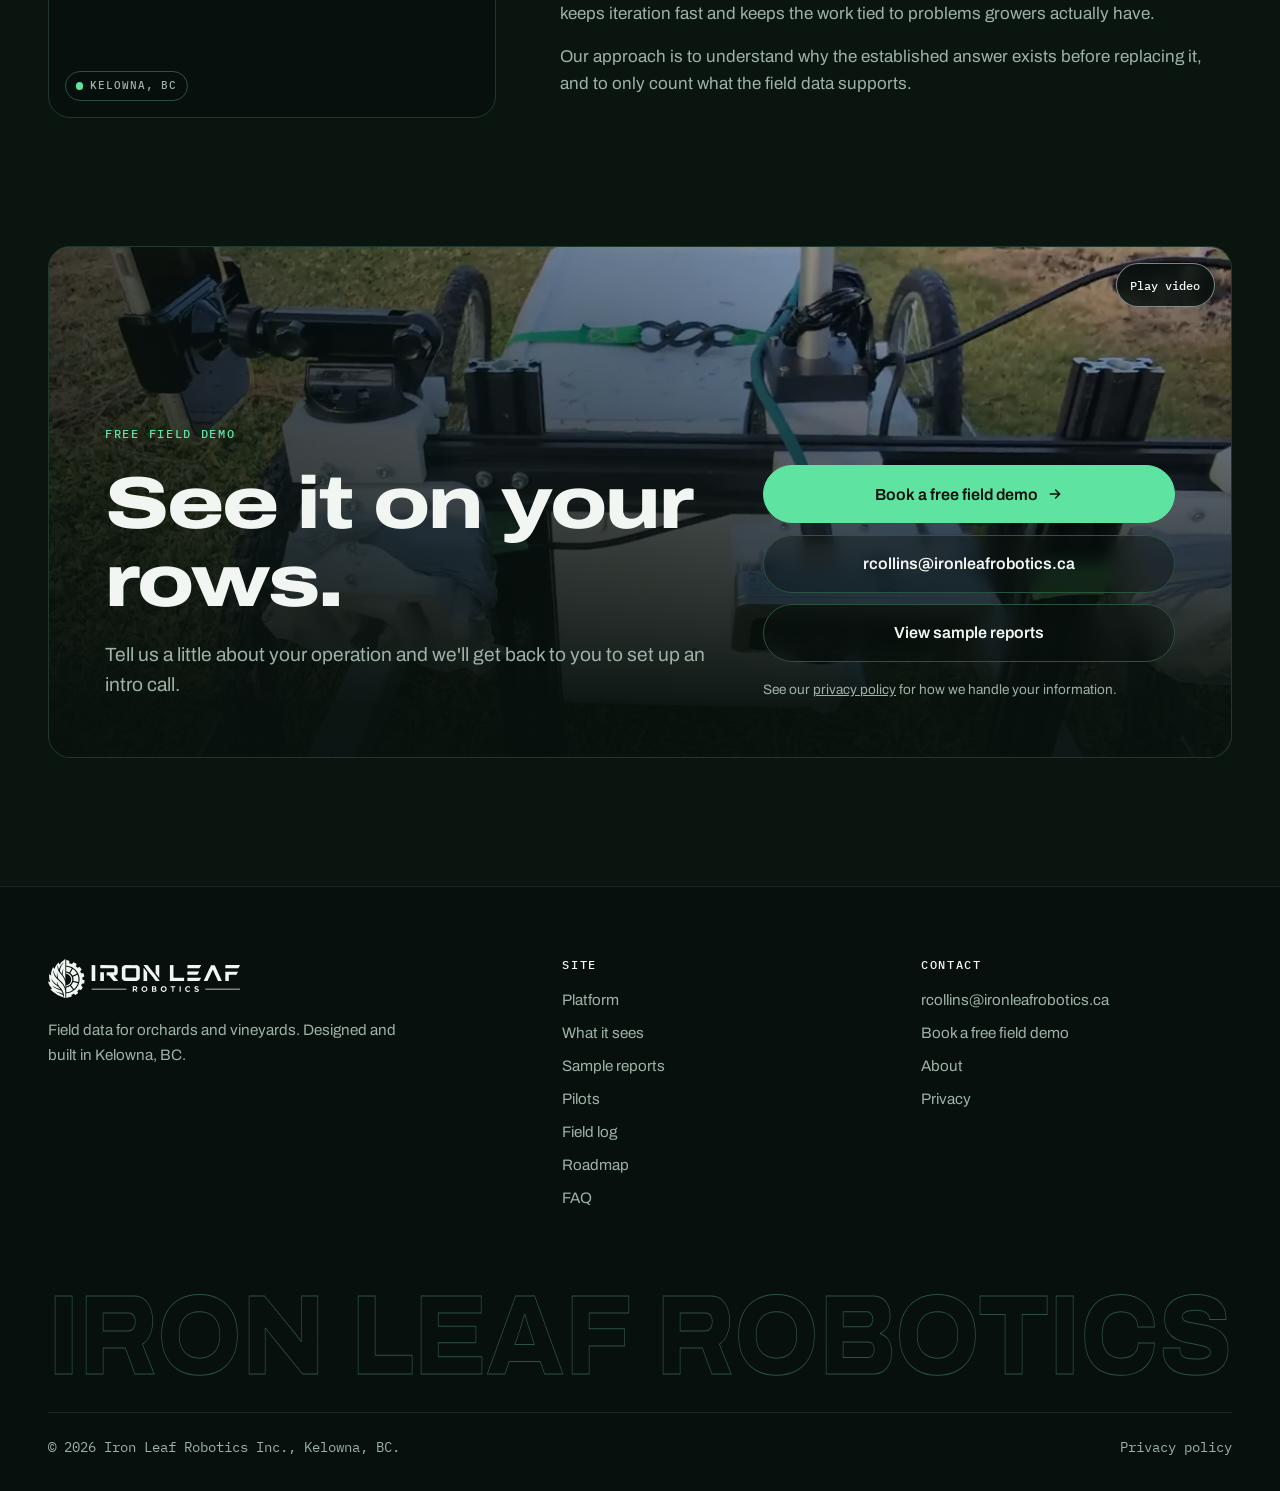
==== commit ce8b164c: "Anonymous Orchard A/B/C sample reports, manual pass viewer, field-demo montage; retire legacy sample" ====
--- a/index.html
+++ b/index.html
@@ -91,54 +91,55 @@
   .outcomes p { color: var(--muted); margin: 0; }
   @media (max-width: 54rem) { .outcomes { grid-template-columns: 1fr; gap: 1.75rem; } }
 
-  /* ===== How a pass works (scroll-driven) ===== */
-  .pass { position: relative; height: calc(var(--steps) * 85svh + 20svh); }
-  .pass-sticky { position: sticky; top: var(--nav-h); height: calc(100svh - var(--nav-h)); display: flex; align-items: center; }
+  /* ===== How a pass works: deliberate choices in normal page flow ===== */
+  .pass { position: relative; padding: clamp(2rem, 5vw, 4rem) 0; }
+  .pass-viewer { position: relative; }
   .pass-grid { width: 100%; display: grid; grid-template-columns: 1.25fr .75fr; gap: 3.5rem; align-items: center; }
-  .pass-title { font-family: var(--mono); font-size: .76rem; letter-spacing: .14em; text-transform: uppercase; color: var(--mint); margin-bottom: 1.5rem; display: flex; justify-content: space-between; }
-  .pass-title .count { color: var(--dim); font-variant-numeric: tabular-nums; }
-  .pass-stage { position: relative; border-radius: var(--radius-lg); overflow: hidden; border: 1px solid var(--border); background: var(--bg-deep); aspect-ratio: 16 / 10; max-height: calc(100svh - var(--nav-h) - 11rem); width: 100%; }
-  .pass-stage .layer { position: absolute; inset: 0; opacity: 0; transition: opacity .7s var(--ease-out); }
-  .pass-stage .layer > img, .pass-stage .layer > video { width: 100%; height: 100%; object-fit: cover; transform: scale(1.06); transition: transform 1.6s var(--ease-out); }
+  .pass-title { font-family: var(--mono); font-size: .76rem; letter-spacing: .14em; text-transform: uppercase; color: var(--mint); margin-bottom: 1rem; display: flex; justify-content: space-between; gap: 1rem; }
+  .pass-title .count { color: var(--muted); font-variant-numeric: tabular-nums; white-space: nowrap; }
+  .pass-stage { position: relative; border-radius: var(--radius-lg); overflow: hidden; border: 1px solid var(--border); background: var(--bg-deep); aspect-ratio: 16 / 10; width: 100%; }
+  .pass-stage .layer { position: absolute; inset: 0; opacity: 0; transition: opacity .3s var(--ease-out); }
+  .pass-stage .layer > img, .pass-stage .layer > video { width: 100%; height: 100%; object-fit: cover; }
   .pass[data-step="0"] .layer[data-step="0"], .pass[data-step="1"] .layer[data-step="1"],
   .pass[data-step="2"] .layer[data-step="2"], .pass[data-step="3"] .layer[data-step="3"] { opacity: 1; }
-  .pass[data-step="0"] .layer[data-step="0"] > *, .pass[data-step="1"] .layer[data-step="1"] > *,
-  .pass[data-step="2"] .layer[data-step="2"] > *, .pass[data-step="3"] .layer[data-step="3"] > * { transform: scale(1); }
-  .layer .layer-tag { position: absolute; left: 1rem; bottom: 1rem; z-index: 4; }
-  .layer .shade { position: absolute; inset: 0; background: linear-gradient(0deg, rgba(7,16,12,.75), rgba(7,16,12,0) 45%); z-index: 2; }
-  .layer.review img { object-fit: contain; background: #000; }
-
-  /* Row diagram */
-  .row-diagram { margin-top: .9rem; padding: .8rem 1.1rem .55rem; border-radius: 14px; background: var(--bg-deep); border: 1px solid var(--border); }
+  .layer .layer-tag { position: absolute; left: 1rem; bottom: 1rem; z-index: 4; max-width: calc(100% - 2rem); }
+  .layer .shade { position: absolute; inset: 0; background: linear-gradient(0deg, rgba(7,16,12,.75), rgba(7,16,12,0) 45%); z-index: 2; pointer-events: none; }
+  .layer.review > img, .layer.report > img { object-fit: contain; background: var(--bg-deep); }
+  .pass-actions { display: flex; justify-content: space-between; align-items: center; gap: .75rem; margin-top: 1rem; }
+  .pass-actions[hidden] { display: none; }
+  .pass-actions button { min-height: 2.75rem; padding: .65rem 1rem; border: 1px solid var(--border-hi); border-radius: 999px; color: var(--text); background: var(--card); font: 500 .8rem var(--mono); cursor: pointer; }
+  .pass-actions button:hover:not(:disabled) { border-color: var(--mint); }
+  .pass-actions button:disabled { opacity: .4; cursor: default; }
+  .pass-hint { color: var(--dim); font: .72rem var(--mono); text-align: center; }
+
+  /* Workflow illustration: schematic, not field data. */
+  .row-diagram { margin-top: 1rem; padding: .8rem 1.1rem .55rem; border-radius: 14px; background: var(--bg-deep); }
   .row-diagram svg { width: 100%; height: auto; display: block; overflow: visible; }
   .row-diagram .tree { fill: #1E4A33; }
   .row-diagram .lane { stroke: var(--border-hi); stroke-dasharray: 2 5; }
-  .row-diagram .trail { stroke: var(--mint); stroke-width: 2; }
-  .row-diagram .cart { fill: var(--mint); }
-  .row-diagram .mk { fill: var(--amber); opacity: 0; transform-box: fill-box; transform-origin: center; transform: scale(0); transition: opacity .4s, transform .5s var(--ease-out), fill .4s; }
+  .row-diagram .trail { stroke: var(--mint); stroke-width: 2; transform-origin: 20px 28px; transform: scaleX(0); transition: transform .3s var(--ease-out); }
+  .row-diagram .cart { fill: var(--mint); transition: transform .3s var(--ease-out); }
+  .row-diagram .mk { fill: var(--amber); opacity: 0; transform-box: fill-box; transform-origin: center; transform: scale(0); transition: opacity .3s, transform .3s var(--ease-out), fill .3s; }
   .row-diagram .mk.on { opacity: 1; transform: scale(1); }
-  .row-diagram .ring { fill: none; stroke: var(--mint); stroke-width: 1.5; opacity: 0; transition: opacity .4s; }
+  .row-diagram .ring { fill: none; stroke: var(--mint); stroke-width: 1.5; opacity: 0; transition: opacity .3s; }
   .pass[data-step="2"] .row-diagram .ring.on, .pass[data-step="3"] .row-diagram .ring.on { opacity: 1; }
   .row-diagram .lbl { font-family: var(--mono); font-size: 9px; fill: var(--dim); letter-spacing: .08em; text-transform: uppercase; }
-  .pass-steps { list-style: none; margin: 0; padding: 0; position: relative; }
-  .pass-steps::before { content: ""; position: absolute; left: .45rem; top: .6rem; bottom: .6rem; width: 1px; background: var(--border); }
-  .pass-steps::after { content: ""; position: absolute; left: .45rem; top: .6rem; width: 1px; height: calc((100% - 1.2rem) * var(--p, 0)); background: var(--mint); }
-  .pass-steps li { position: relative; padding: 0 0 2.1rem 2.25rem; opacity: .38; transition: opacity .45s; }
-  .pass-steps li:last-child { padding-bottom: 0; }
-  .pass-steps li::before { content: ""; position: absolute; left: 0; top: .3rem; width: .9rem; height: .9rem; border-radius: 50%; background: var(--bg); border: 1.5px solid var(--border-hi); transition: border-color .4s, background .4s; z-index: 1; }
-  .pass-steps li.on { opacity: 1; }
-  .pass-steps li.on::before { border-color: var(--mint); background: var(--mint); box-shadow: 0 0 0 5px var(--mint-soft); }
-  .pass-steps .k { display: block; font-family: var(--mono); font-size: .72rem; color: var(--dim); letter-spacing: .1em; margin-bottom: .3rem; }
-  .pass-steps h3 { font-size: 1.3rem; margin-bottom: .4rem; }
-  .pass-steps p { color: var(--muted); margin: 0; font-size: 1rem; }
-  /* Without sticky support, small screens, or reduced motion: plain stacked steps */
-  @media (max-width: 54rem), (prefers-reduced-motion: reduce) {
-    .pass { height: auto; }
-    .pass-sticky { position: static; height: auto; display: block; }
-    .pass-grid { grid-template-columns: 1fr; gap: 2rem; }
+  .pass-schematic-note { margin: .4rem 0 0; color: var(--dim); font: .65rem var(--mono); text-align: center; }
+  .pass-steps { list-style: none; display: grid; gap: .65rem; margin: 0; padding: 0; }
+  .pass-step { display: block; width: 100%; padding: 1rem 1.15rem; border: 1px solid var(--border); border-radius: var(--radius-md); background: transparent; color: var(--text); text-align: left; font: inherit; cursor: pointer; transition: border-color .3s, background .3s; }
+  .pass-step:hover:not(:disabled) { border-color: var(--border-hi); background: var(--bg-raise); }
+  .pass-step[aria-pressed="true"] { border-color: var(--mint); background: var(--mint-soft); }
+  .pass-step:disabled { cursor: default; }
+  .pass-step .k { display: block; font-family: var(--mono); font-size: .7rem; color: var(--mint); letter-spacing: .1em; margin-bottom: .3rem; }
+  .pass-step-title { display: block; font-size: 1.2rem; font-weight: 700; margin-bottom: .35rem; }
+  .pass-step-copy { display: block; color: var(--muted); font-size: .94rem; line-height: 1.5; }
+  @media (max-width: 54rem) {
+    .pass-grid { grid-template-columns: 1fr; gap: 1.5rem; }
     .pass-stage { aspect-ratio: 4 / 3; }
-    .pass-steps li { opacity: 1; }
-    .pass-steps::after { display: none; }
+    .pass-step { padding: .85rem 1rem; }
+  }
+  @media (prefers-reduced-motion: reduce) {
+    .pass-stage .layer, .pass-step, .row-diagram .trail, .row-diagram .cart, .row-diagram .mk, .row-diagram .ring { transition: none; }
   }
 
   /* Spec sheet */
@@ -272,6 +273,28 @@
   .cta-side { display: grid; gap: .7rem; }
   .cta-side .fine { color: var(--muted); font-size: .85rem; margin: .4rem 0 0; }
   @media (max-width: 54rem) { .cta-inner { grid-template-columns: 1fr; } .cta-band { min-height: 36rem; } }
+
+  .sample-grid { display: grid; grid-template-columns: repeat(3, minmax(0, 1fr)); gap: 1.3rem; }
+  .sample-card { display: flex; flex-direction: column; overflow: hidden; border: 1px solid var(--border); border-radius: var(--radius-lg); background: var(--card); color: var(--text); text-decoration: none; transition: border-color .2s, transform .2s; }
+  .sample-card:hover { border-color: var(--mint); transform: translateY(-3px); }
+  .sample-card:focus-visible { outline: 2px solid var(--mint); outline-offset: 5px; }
+  .sample-card img { display: block; width: 100%; height: auto; aspect-ratio: 8 / 5; object-fit: cover; object-position: top; border-bottom: 1px solid var(--border); background: var(--bg-deep); }
+  .sample-card-copy { padding: 1.35rem; display: flex; flex-direction: column; flex: 1; }
+  .sample-card .k { color: var(--mint); font: .72rem var(--mono); letter-spacing: .08em; margin-bottom: .8rem; }
+  .sample-card h3 { font: 700 1.55rem var(--display); margin: 0 0 .65rem; }
+  .sample-card p { color: var(--muted); margin: 0 0 1.4rem; font-size: .95rem; }
+  .sample-card .sample-open { display: flex; justify-content: space-between; align-items: center; margin-top: auto; padding-top: 1rem; border-top: 1px solid var(--border); font-weight: 600; }
+  .sample-note { color: var(--muted); font-size: .92rem; max-width: 57rem; margin: 1.6rem 0 0; }
+  .samples-intro { padding: calc(var(--nav-h) + 5rem) 0 3rem; }
+  .samples-intro h1 { max-width: 50rem; }
+  .samples-intro .lead { max-width: 46rem; }
+  .samples-page { padding-bottom: 5rem; }
+  .samples-back { margin-top: 2rem; display: flex; flex-wrap: wrap; gap: 1rem; }
+  .layer a.layer-tag { min-height: 44px; background: var(--bg-deep); color: var(--mint); text-decoration: none; }
+  .layer a.layer-tag:focus-visible { outline: 2px solid var(--mint); outline-offset: -4px; }
+  @media (max-width: 58rem) { .sample-grid { grid-template-columns: 1fr; } .sample-card { display: grid; grid-template-columns: minmax(0, 1fr) minmax(0, 1fr); } .sample-card img { height: 100%; border-bottom: 0; border-right: 1px solid var(--border); } }
+  @media (max-width: 36rem) { .sample-card { display: flex; } .sample-card img { height: auto; border-right: 0; border-bottom: 1px solid var(--border); } .samples-intro { padding-top: calc(var(--nav-h) + 3rem); } }
+  @media (prefers-reduced-motion: reduce) { .sample-card { transition: none; } .sample-card:hover { transform: none; } }
 </style>
 </head>
 
@@ -293,7 +316,7 @@
     <nav class="nav-links" id="nav-links" aria-label="Main">
       <a href="#platform">Platform</a>
       <a href="#sees">What it sees</a>
-      <a href="#report">Sample report</a>
+      <a href="#report">Sample reports</a>
       <a href="#pilots">Pilots</a>
       <a href="/field-log/">Field log</a>
       <a href="#about">About</a>
@@ -325,7 +348,7 @@
       <div class="actions reveal" style="--i:5">
         <a class="btn primary" href="https://docs.google.com/forms/d/e/1FAIpQLSe5dzY7OfdAvxtrpBQ2OQt7nHWoGa4omEySV5xiUur_IMOnBg/viewform" target="_blank" rel="noopener">Book a free field demo
           <svg viewBox="0 0 24 24" fill="none" stroke="currentColor" stroke-width="2.2" stroke-linecap="round" stroke-linejoin="round" aria-hidden="true"><path d="M5 12h14M13 6l6 6-6 6"/></svg></a>
-        <a class="btn ghost" href="#report">See a sample report</a>
+        <a class="btn ghost" href="#report">Explore sample reports</a>
       </div>
     </div>
 
@@ -395,58 +418,57 @@
       </ul>
     </div>
 
-    <!-- How a pass works: scroll moves through the four steps; the row diagram follows along -->
-    <div class="pass" data-pass data-step="0" style="--steps:4">
-      <div class="pass-sticky">
+    <!-- How a pass works: choose a stage; page scrolling stays normal. -->
+    <div class="pass" data-pass data-step="0">
+      <div class="pass-viewer">
         <div class="wrap pass-grid">
           <div>
-            <div class="pass-title"><span>How a pass works</span><span class="count" data-pass-count>01 / 04</span></div>
-            <div class="pass-stage">
-              <div class="layer" data-step="0">
-                <div class="media" data-clip="pass-walk" style="position:absolute;inset:0">
-                  <img src="/assets/media/pass-walk/pass-walk-poster.webp" width="1920" height="1080" loading="lazy" alt="The cart's camera view during an operator-marked interval on an orchard pass">
+            <div class="pass-title"><span>How a pass works</span><span class="count" data-pass-count aria-live="polite" aria-atomic="true">1 of 4</span></div>
+            <div class="pass-stage" id="pass-stage" role="region" aria-labelledby="pass-step-1">
+              <div class="layer" data-step="0" aria-hidden="false">
+                <div class="media" data-clip="field-tracking" style="position:absolute;inset:0">
+                  <img src="/assets/media/field-tracking/field-tracking-poster.webp" width="1280" height="720" loading="lazy" alt="An operator pushes the cart through an autumn orchard row">
                 </div>
                 <div class="shade"></div>
               </div>
-              <div class="layer" data-step="1">
-                <div class="media" data-clip="pass-capture" style="position:absolute;inset:0">
-                  <img src="/assets/media/pass-capture/pass-capture-poster.webp" width="1920" height="1080" loading="lazy" alt="The cart's OAK-D wide camera view down an orchard row">
+              <div class="layer" data-step="1" aria-hidden="true" inert>
+                <div class="media" data-clip="oak-vineyard-row" style="position:absolute;inset:0">
+                  <img src="/assets/media/oak-vineyard-row/oak-vineyard-row-poster.webp" width="1280" height="720" loading="lazy" alt="The cart's OAK-D wide camera view between vineyard rows">
                 </div>
                 <div class="shade"></div>
               </div>
-              <div class="layer" data-step="2">
-                <div class="media" data-clip="pass-review" style="position:absolute;inset:0">
-                  <img src="/assets/media/pass-review/pass-review-poster.webp" width="1920" height="1080" loading="lazy" alt="Ground camera frames with prototype model boxes and model age estimates on gopher mounds">
-                </div>
-                <div class="shade"></div>
-                <span class="chip layer-tag">Prototype model, demo-only, not validated</span>
+              <div class="layer review" data-step="2" aria-hidden="true" inert>
+                <img src="/sample-report/orchard-c/review.webp" loading="lazy" alt="Camera photo with annotations from an anonymous sample report">
+                <span class="chip layer-tag">Source report annotations</span>
               </div>
-              <div class="layer" data-step="3">
-                <img src="/sample-report/d2-map-pass.webp" width="1120" height="700" loading="lazy" alt="Aerial map of an apple block with each numbered operator mark pinned on the scanned rows">
-                <div class="shade"></div>
-                <span class="chip layer-tag">Sample report · Okanagan orchard</span>
+              <div class="layer report" data-step="3" aria-hidden="true" inert>
+                <img src="/sample-report/orchard-c/preview.webp" loading="lazy" alt="Anonymous ground scouting report with a schematic row map">
+                <a class="chip layer-tag" href="/sample-report/orchard-c/">Explore this report &#8599;</a>
               </div>
-
             </div>
-            <!-- Schematic, not data: a cart moving down one row -->
+            <div class="pass-actions" data-pass-actions hidden>
+              <button type="button" data-pass-prev disabled aria-controls="pass-stage">Previous</button>
+              <span class="pass-hint">Choose any step</span>
+              <button type="button" data-pass-next aria-controls="pass-stage">Next</button>
+            </div>
             <div class="row-diagram" aria-hidden="true">
               <svg viewBox="0 0 600 74" data-row>
                 <g class="trees"></g>
                 <line class="lane" x1="20" y1="28" x2="580" y2="28"/>
-                <line class="trail" x1="20" y1="28" x2="20" y2="28" data-trail/>
+                <line class="trail" x1="20" y1="28" x2="580" y2="28" data-trail/>
                 <g data-marks></g>
                 <rect class="cart" x="14" y="21" width="12" height="14" rx="2" data-cart/>
                 <text class="lbl" x="20" y="70">Row start</text>
                 <text class="lbl" x="580" y="70" text-anchor="end">Row end</text>
               </svg>
             </div>
+            <p class="pass-schematic-note">Workflow illustration</p>
           </div>
-
-          <ol class="pass-steps" data-pass-steps>
-            <li class="on"><span class="k">01</span><h3>Walk the row</h3><p>The operator pushes the cart through the block at walking pace.</p></li>
-            <li><span class="k">02</span><h3>Capture</h3><p>The installed cameras, lidar and GPS record during the pass; capture quality is still being tuned. The operator marks anything worth a closer look.</p></li>
-            <li><span class="k">03</span><h3>Review</h3><p>An early model ranks camera frames for a person to review; the person confirms or rejects each mark before it counts.</p></li>
-            <li><span class="k">04</span><h3>Report</h3><p>Reviewed findings go back to the grower by row and location, as leads to check on the ground.</p></li>
+          <ol class="pass-steps" data-pass-steps aria-label="Pass stages">
+            <li class="on"><button class="pass-step" type="button" id="pass-step-1" data-pass-select="0" aria-controls="pass-stage" aria-pressed="true" disabled><span class="k">01</span><span class="pass-step-title">Walk the row</span><span class="pass-step-copy">The operator pushes the cart through the block at walking pace.</span></button></li>
+            <li><button class="pass-step" type="button" id="pass-step-2" data-pass-select="1" aria-controls="pass-stage" aria-pressed="false" disabled><span class="k">02</span><span class="pass-step-title">Capture</span><span class="pass-step-copy">The installed cameras, lidar and GPS record during the pass; capture quality is still being tuned. The operator marks anything worth a closer look.</span></button></li>
+            <li><button class="pass-step" type="button" id="pass-step-3" data-pass-select="2" aria-controls="pass-stage" aria-pressed="false" disabled><span class="k">03</span><span class="pass-step-title">Review</span><span class="pass-step-copy">An early model ranks camera frames for a person to review; the person confirms or rejects each mark before it counts.</span></button></li>
+            <li><button class="pass-step" type="button" id="pass-step-4" data-pass-select="3" aria-controls="pass-stage" aria-pressed="false" disabled><span class="k">04</span><span class="pass-step-title">Report</span><span class="pass-step-copy">Reviewed findings go back to the grower by row and location, as leads to check on the ground.</span></button></li>
           </ol>
         </div>
       </div>
@@ -548,39 +570,38 @@
     </div>
   </section>
 
-  <!-- ========== Sample report ========== -->
+  <!-- ========== Sample reports ========== -->
   <section id="report">
     <div class="wrap">
       <div class="section-head">
-        <div class="reveal">
-          <p class="eyebrow"><span class="num">04</span>What you get back</p>
-          <h2>A map of your block, with every mark pinned.</h2>
-        </div>
-        <p class="lead reveal" style="--i:1">After a visit, you get a short report: a map of where each mark is, with a camera clip for the marks the operator approved, so you can go and check the spot.</p>
-      </div>
-
-      <div class="report">
-        <div class="panel reveal">
-          <div class="panel-head"><h3>Okanagan orchard</h3><span>Sample visit</span></div>
-          <div class="mapwrap" style="aspect-ratio:1120/1600">
-            <img src="/sample-report/d2-map-pins.webp" width="1120" height="1600" loading="lazy" alt="Aerial view of an apple block with each numbered operator mark pinned on the rows the cart scanned">
+        <div><p class="eyebrow"><span class="num">04</span>What you get back</p><h2>From a field visit to a report you can use.</h2></div>
+        <p class="lead">Explore three ground scouting reports: row maps, operator marks and camera photos, brought together in one view.</p>
+      </div>
+      <div class="sample-grid">
+        <a class="sample-card" href="/sample-report/orchard-a/">
+          <img src="/sample-report/orchard-a/preview.webp" width="1440" height="900" loading="lazy" alt="Orchard A sample report with a schematic row map">
+          <div class="sample-card-copy"><span class="k">01 / OCTOBER 2026</span><h3>Orchard A</h3>
+            <p>A ground scouting report with an interactive row map and 78 camera photos.</p>
+            <span class="sample-open">Explore this report <span aria-hidden="true">&#8599;</span></span>
           </div>
-          <p class="credit">Imagery: Regional District of Central Okanagan, 2018 (OBWB, GeoBC). Contains information licensed under the Open Government License – Regional District of Central Okanagan.</p>
-        </div>
-        <div class="reveal" style="--i:1">
-          <div class="panel">
-            <div class="panel-head"><h3>On the grower's phone</h3><span>Same report</span></div>
-            <div class="mapwrap" style="aspect-ratio:780/1688;max-width:20rem">
-              <img src="/sample-report/d2-phone.webp" width="780" height="1688" loading="lazy" alt="The sample report open on a phone: rows scanned, row covered and operator marks">
-            </div>
+        </a>
+        <a class="sample-card" href="/sample-report/orchard-b/">
+          <img src="/sample-report/orchard-b/preview.webp" width="1440" height="900" loading="lazy" alt="Orchard B sample report with a schematic row map">
+          <div class="sample-card-copy"><span class="k">02 / OCTOBER 2026</span><h3>Orchard B</h3>
+            <p>A ground scouting report with an interactive row map and 40 camera photos.</p>
+            <span class="sample-open">Explore this report <span aria-hidden="true">&#8599;</span></span>
           </div>
-        </div>
-      </div>
-      <div class="report-foot reveal">
-        <p>A real report from a demo visit to an Okanagan apple orchard, with the grower's name removed. Each pin is an operator mark; clips shown were reviewed before they went in.</p>
-        <a class="btn ghost" href="/sample-report/">See the full sample report
-          <svg viewBox="0 0 24 24" fill="none" stroke="currentColor" stroke-width="2.2" stroke-linecap="round" stroke-linejoin="round" aria-hidden="true"><path d="M5 12h14M13 6l6 6-6 6"/></svg></a>
-      </div>
+        </a>
+        <a class="sample-card" href="/sample-report/orchard-c/">
+          <img src="/sample-report/orchard-c/preview.webp" width="1440" height="900" loading="lazy" alt="Orchard C sample report with a schematic row map">
+          <div class="sample-card-copy"><span class="k">03 / OCTOBER 2026</span><h3>Orchard C</h3>
+            <p>A ground scouting report with an interactive row map and 12 camera photos.</p>
+            <span class="sample-open">Explore this report <span aria-hidden="true">&#8599;</span></span>
+          </div>
+        </a>
+      </div>
+      <p class="sample-note">These are anonymous copies of real field reports. Grower names, exact visit dates and location details have been removed. The maps show relative row layouts without aerial imagery. Findings are leads to check on the ground.</p>
+      <div class="report-foot"><a class="btn ghost" href="/sample-report/">Browse the sample reports <span aria-hidden="true">&#8594;</span></a></div>
     </div>
   </section>
 
@@ -670,8 +691,8 @@
   <section id="contact">
     <div class="wrap">
       <div class="cta-band reveal">
-        <div class="media grain" data-clip="field-silhouette">
-          <img class="still-drift" src="/assets/media/field-silhouette/field-silhouette-poster.webp" width="600" height="800" loading="lazy" alt="">
+        <div class="media grain" data-clip="field-demo">
+          <img class="still-drift" src="/assets/media/field-demo/field-demo-poster.webp" width="1280" height="720" loading="lazy" alt="">
         </div>
         <div class="cta-inner">
           <div>
@@ -683,7 +704,7 @@
             <a class="btn primary" href="https://docs.google.com/forms/d/e/1FAIpQLSe5dzY7OfdAvxtrpBQ2OQt7nHWoGa4omEySV5xiUur_IMOnBg/viewform" target="_blank" rel="noopener">Book a free field demo
               <svg viewBox="0 0 24 24" fill="none" stroke="currentColor" stroke-width="2.2" stroke-linecap="round" stroke-linejoin="round" aria-hidden="true"><path d="M5 12h14M13 6l6 6-6 6"/></svg></a>
             <a class="btn ghost" href="mailto:rcollins@ironleafrobotics.ca?subject=Field%20demo">rcollins@ironleafrobotics.ca</a>
-            <a class="btn ghost" href="/sample-report/">View the sample report</a>
+            <a class="btn ghost" href="/sample-report/">View sample reports</a>
             <p class="fine">See our <a href="/privacy.html">privacy policy</a> for how we handle your information.</p>
           </div>
         </div>
@@ -705,7 +726,7 @@
         <ul>
           <li><a href="/#platform">Platform</a></li>
           <li><a href="/#sees">What it sees</a></li>
-          <li><a href="/sample-report/">Sample report</a></li>
+          <li><a href="/sample-report/">Sample reports</a></li>
           <li><a href="/#pilots">Pilots</a></li>
           <li><a href="/field-log/">Field log</a></li>
           <li><a href="/#roadmap">Roadmap</a></li>
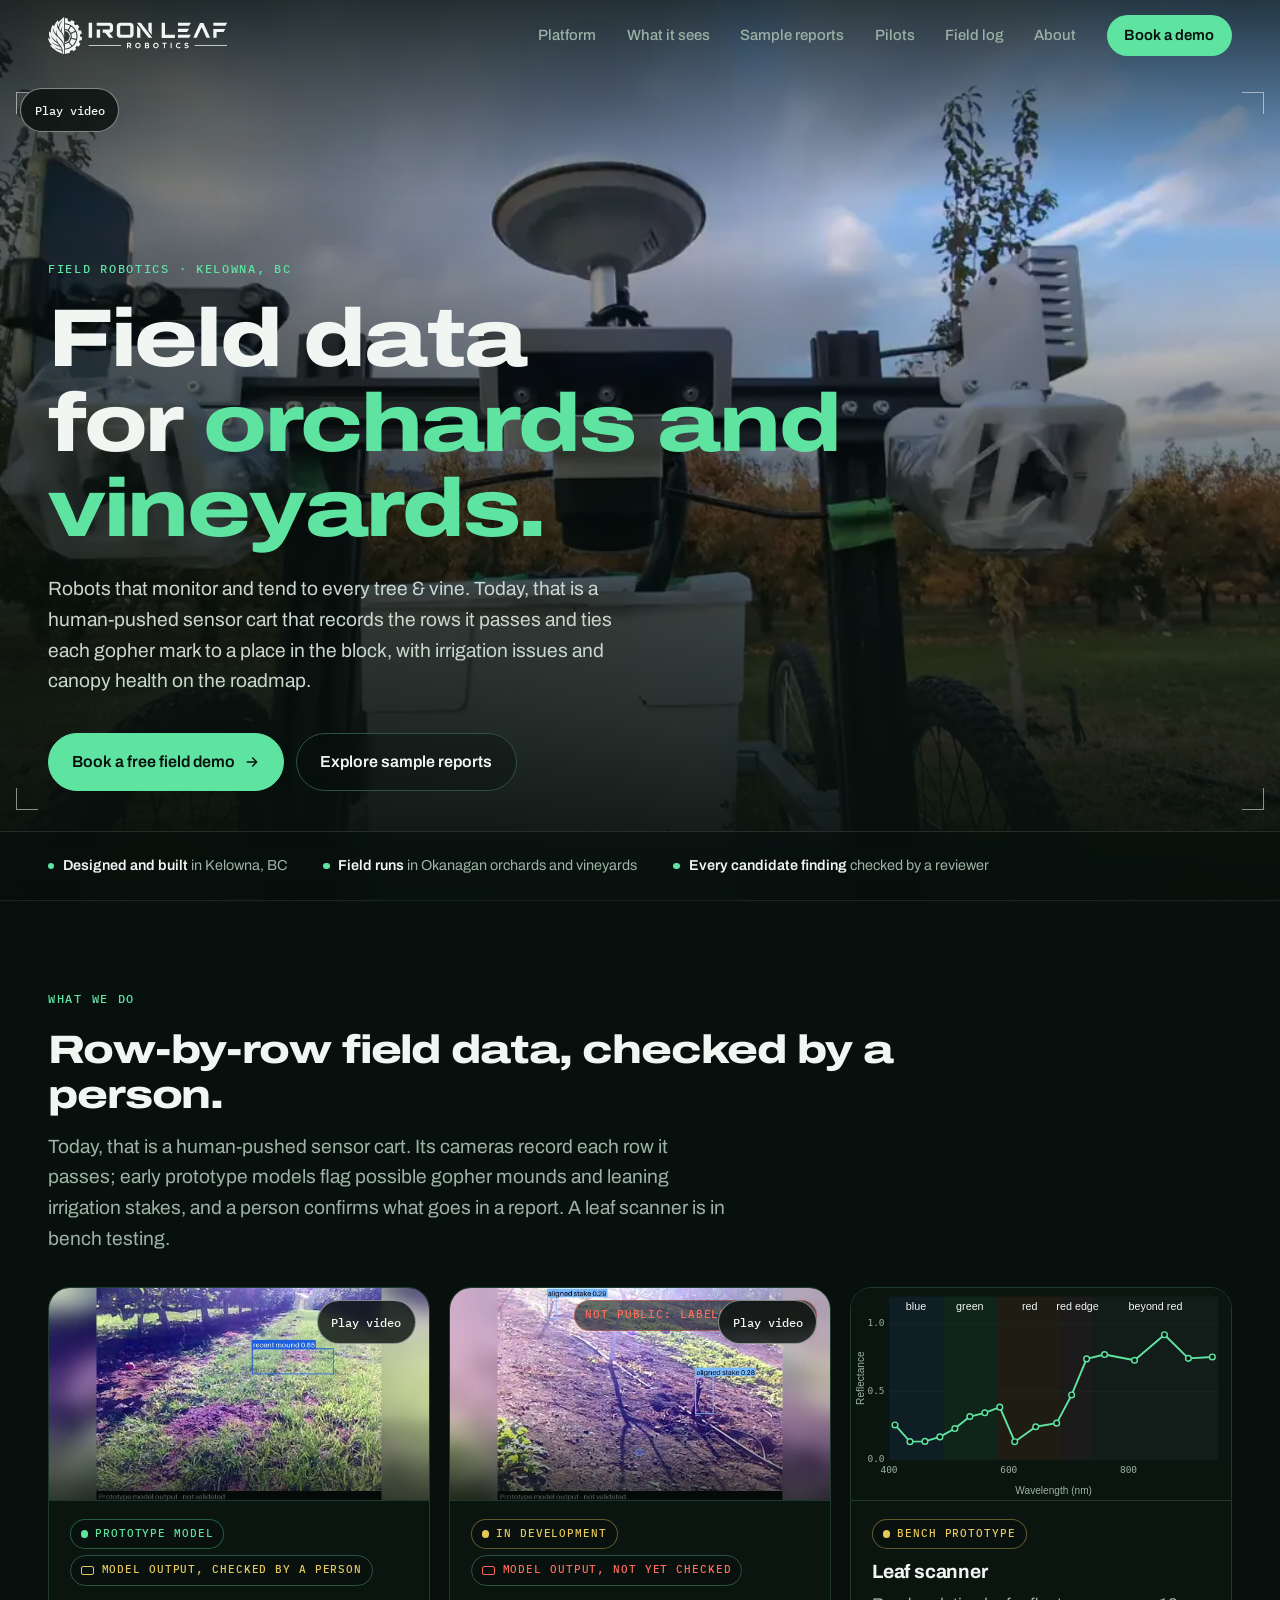
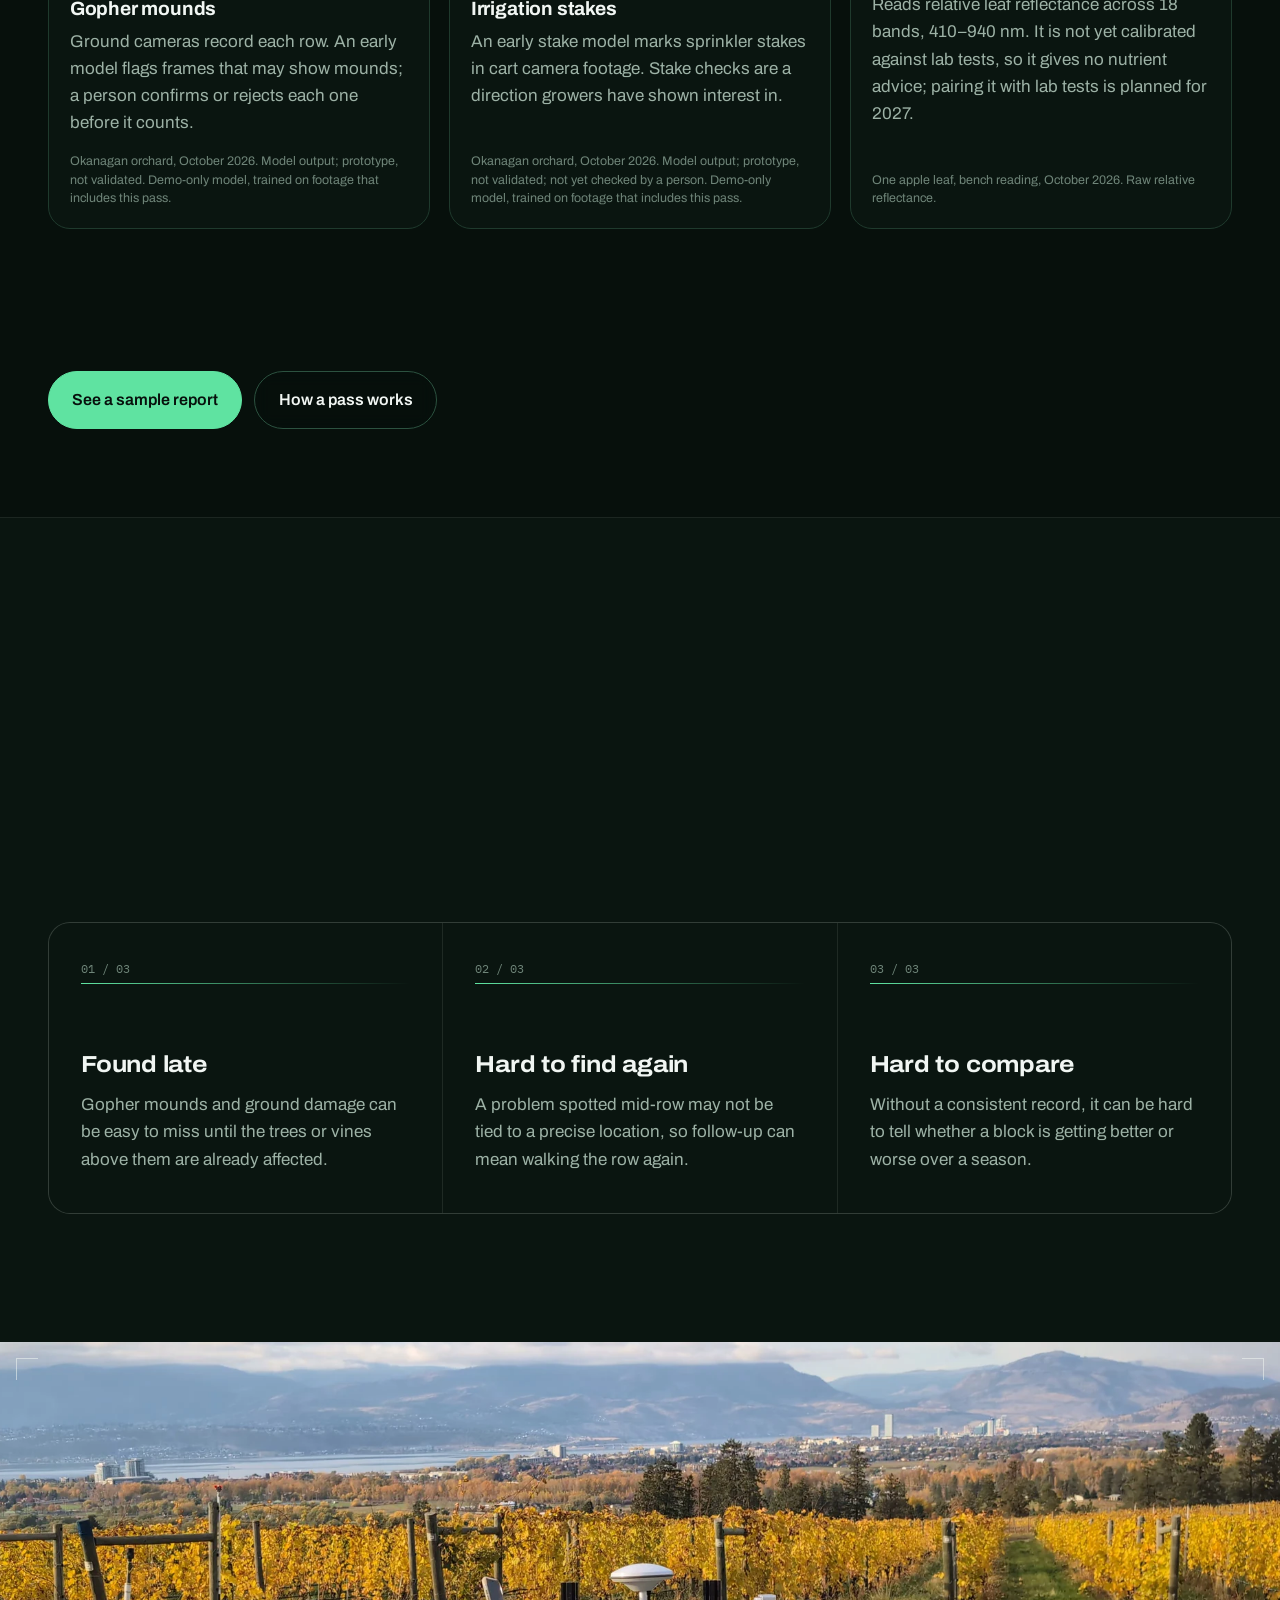
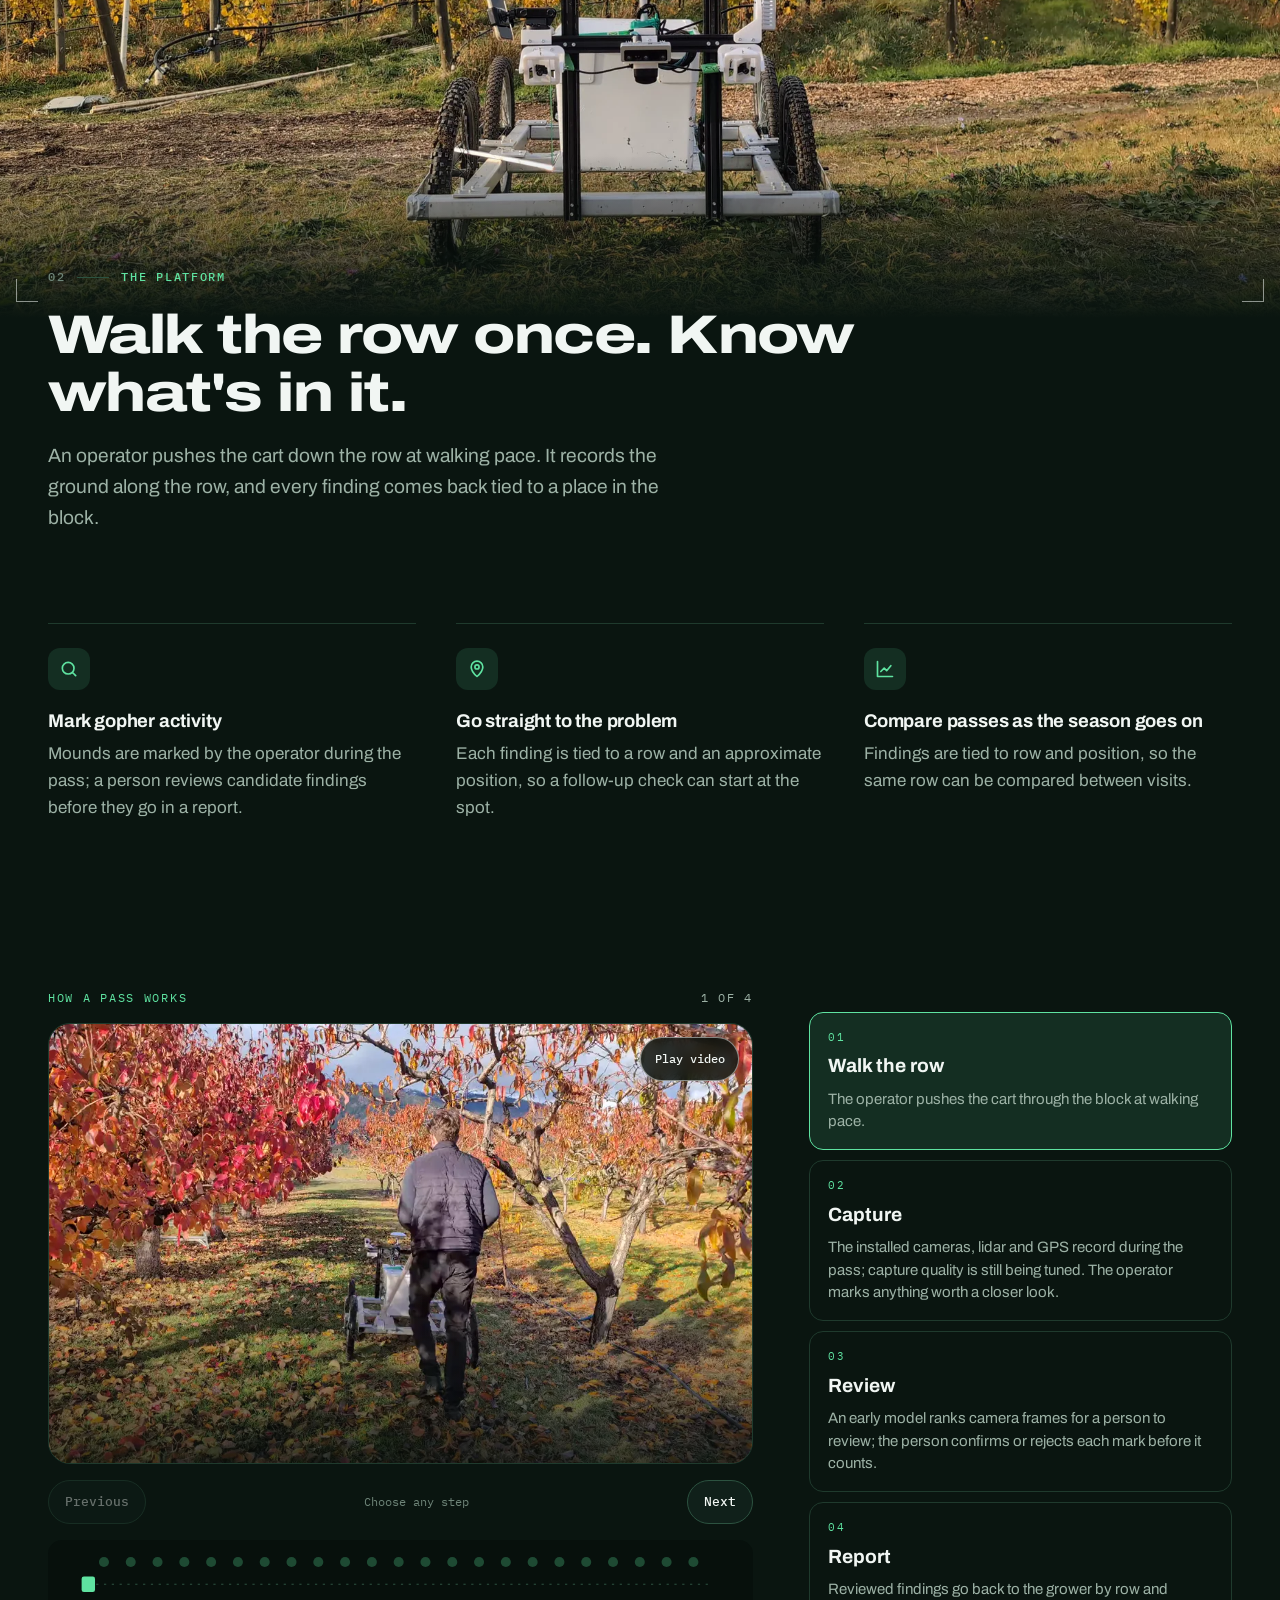
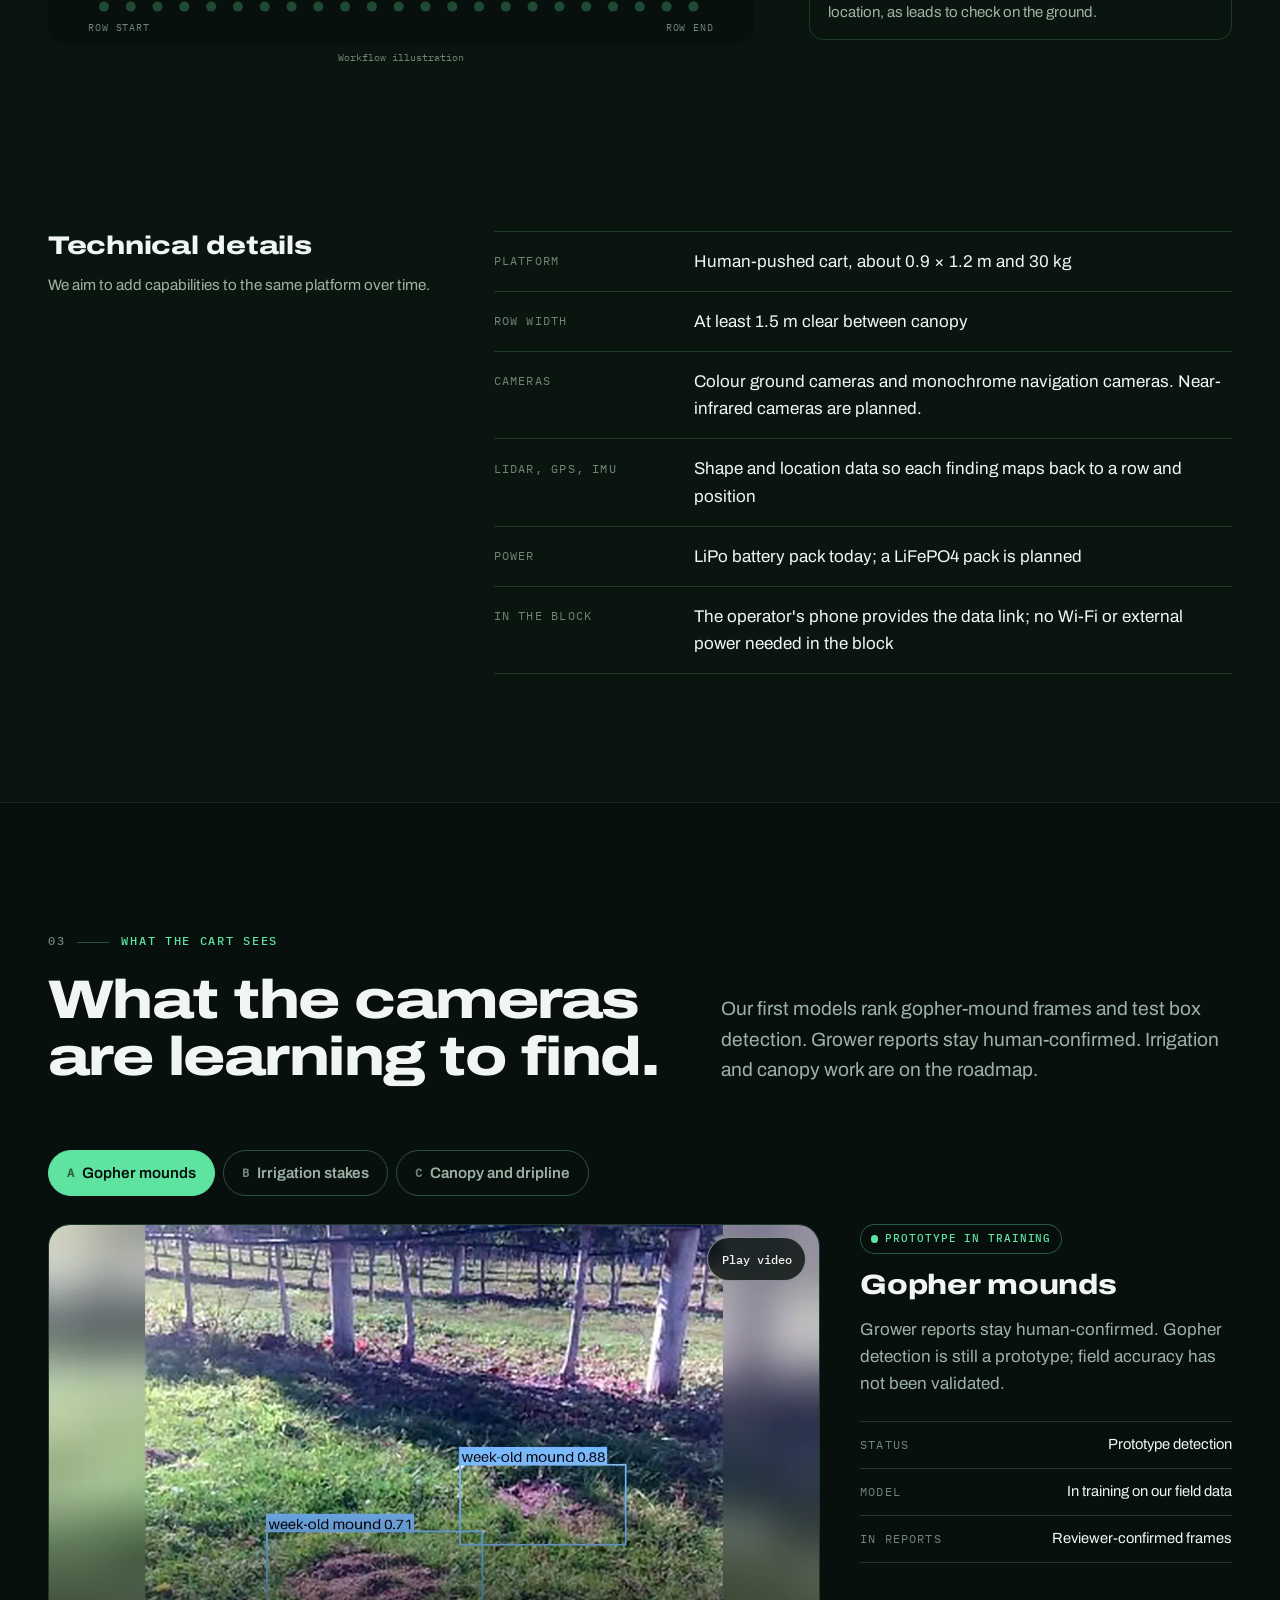
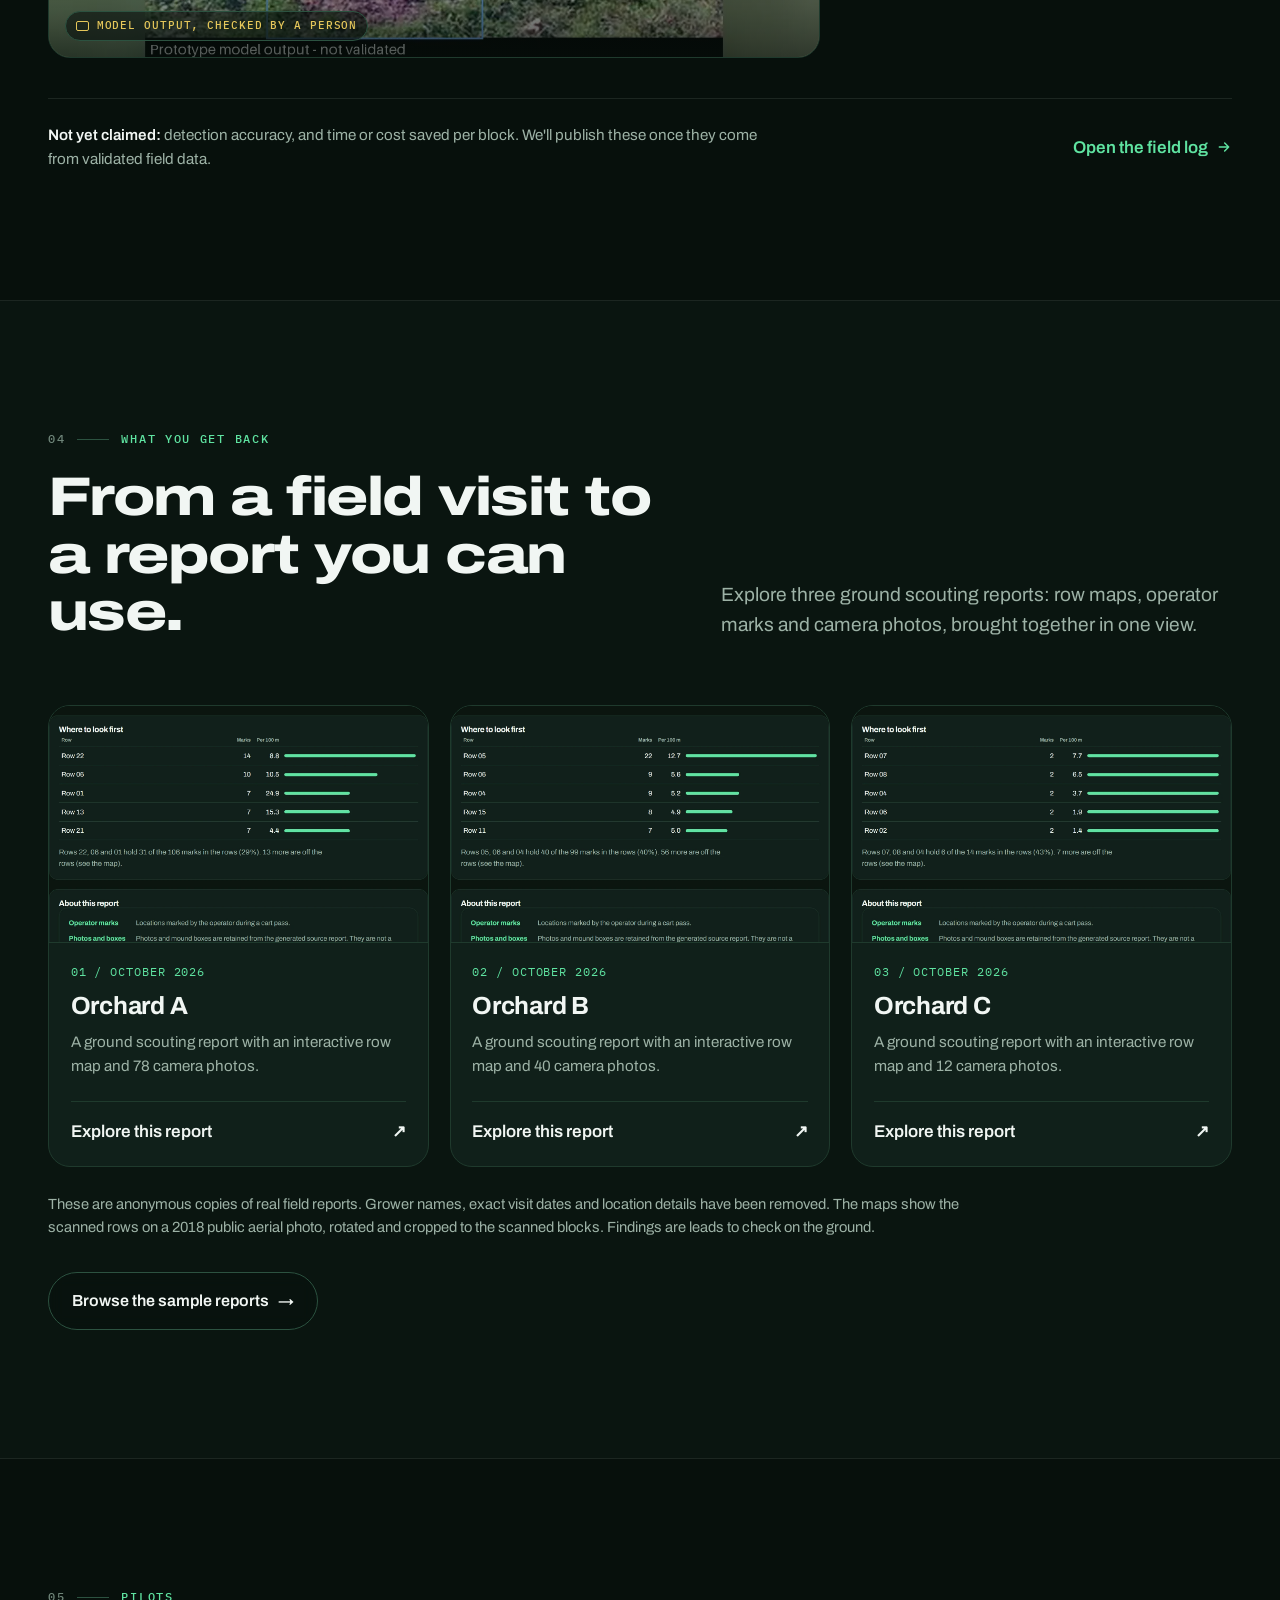
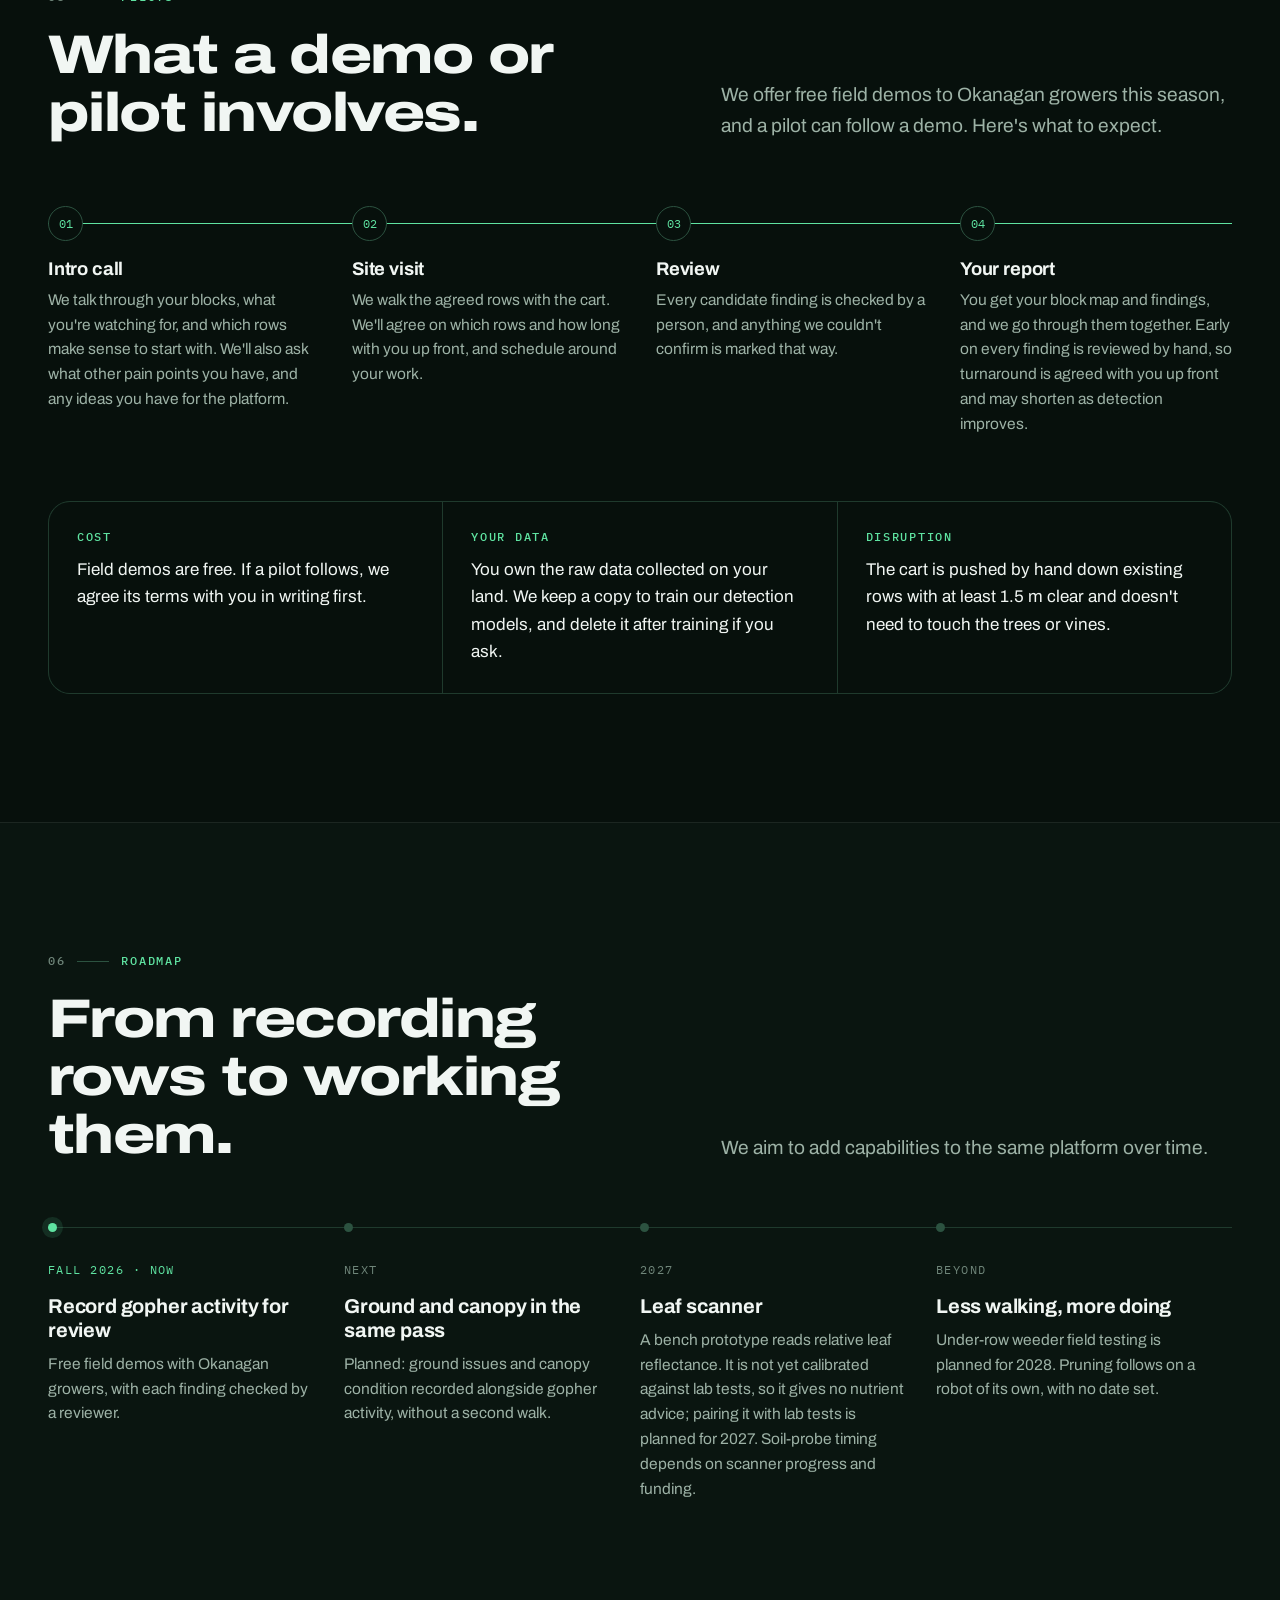
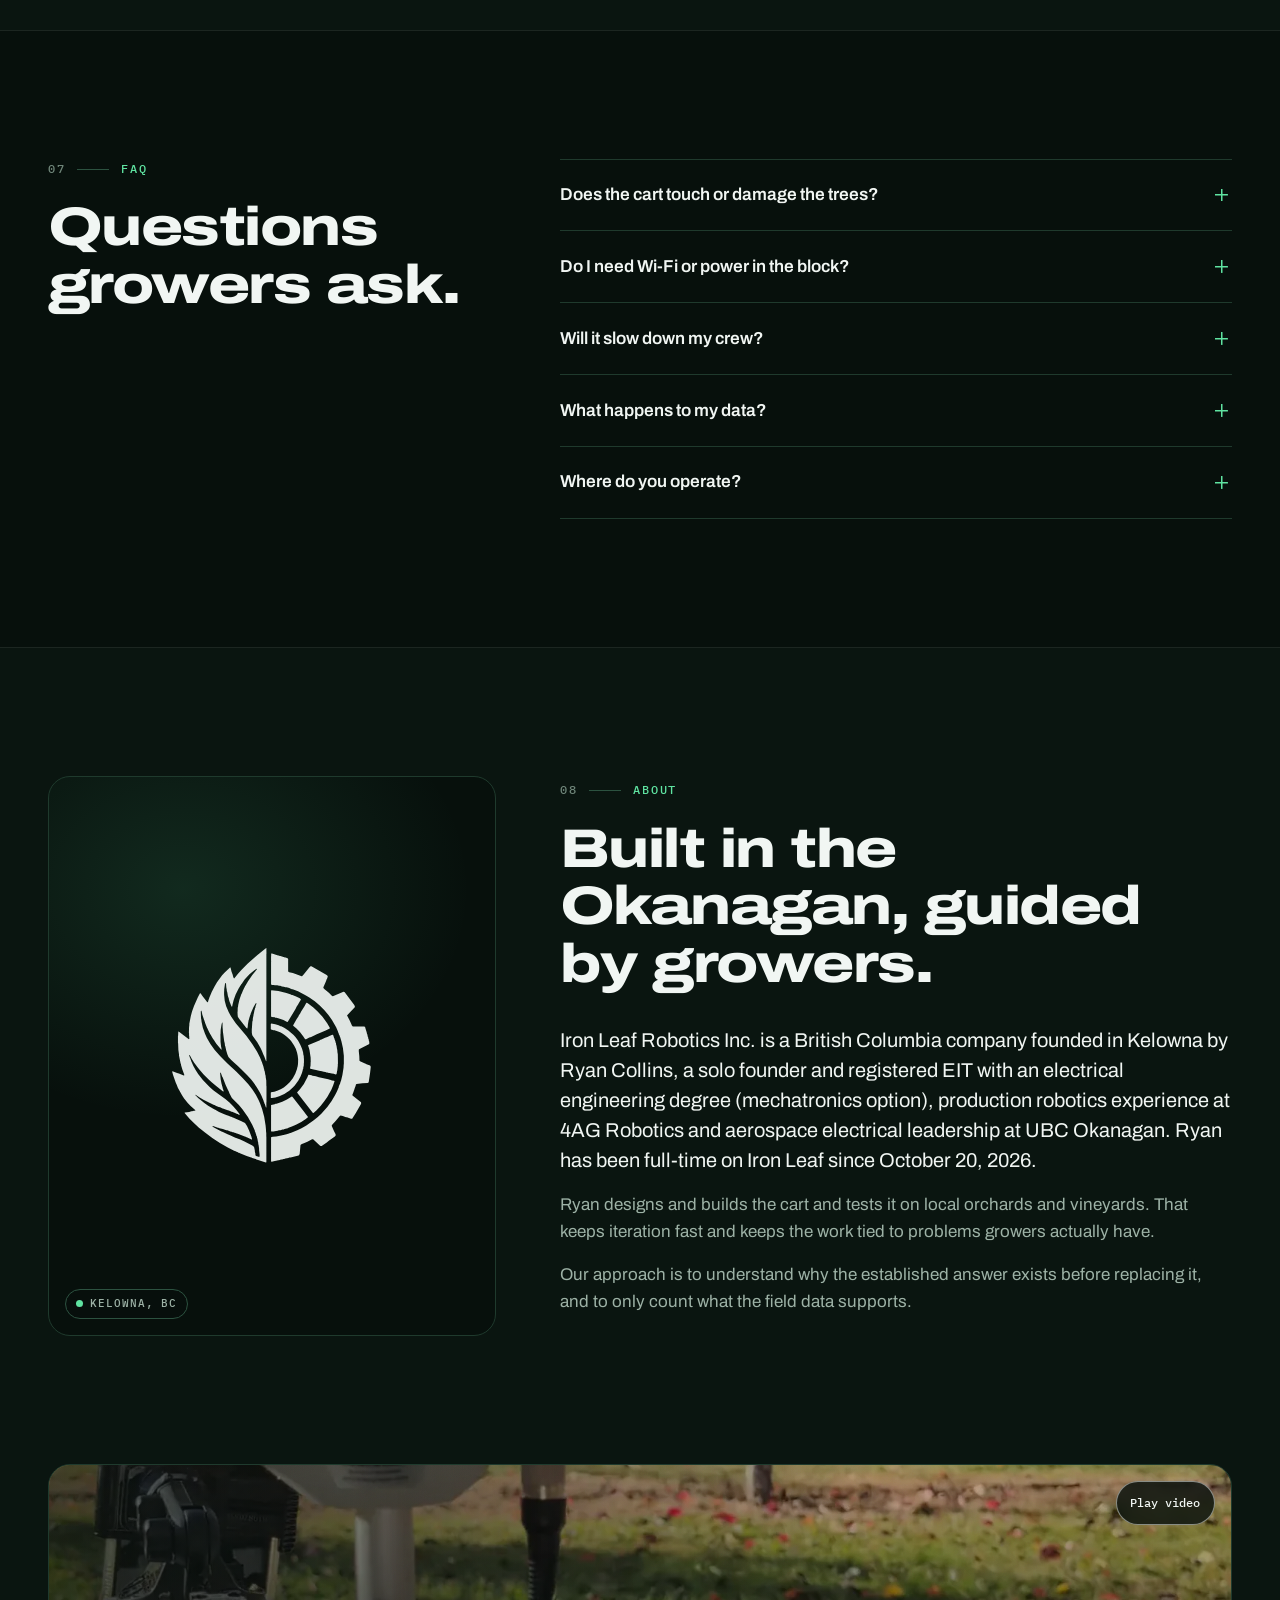
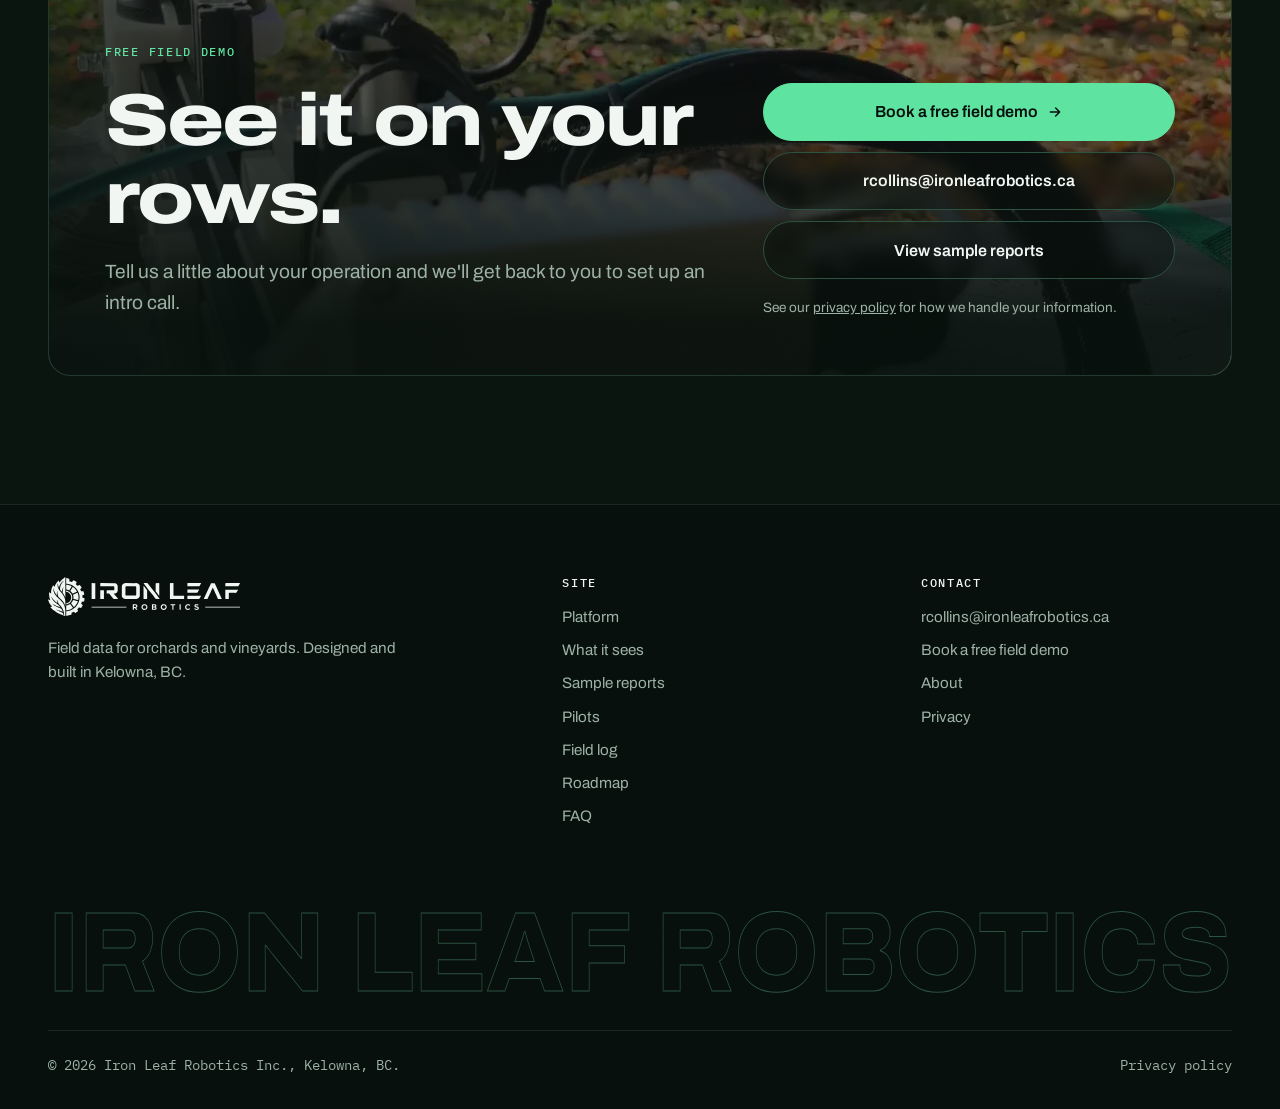
==== commit 2efe134c: "What-we-do strip, no reused media, aerial maps on the three sample reports (ILR R4) - Home: "What we" ====
--- a/index.html
+++ b/index.html
@@ -83,6 +83,15 @@
   .opener::before { content: ""; position: absolute; inset: 0; z-index: -1; background: linear-gradient(0deg, var(--bg) 2%, rgba(10,21,16,.6) 38%, rgba(10,21,16,.1) 70%, rgba(10,21,16,.5) 100%); }
   .opener .wrap { width: 100%; padding-bottom: 2rem; }
   .opener .caption { position: absolute; top: calc(1.25rem); left: var(--gutter); z-index: 3; }
+  /* #platform: photo first, text below it (Ryan 2026-11-01: text must not cover the cart) */
+  #platform .opener { display: block; min-height: 0; }
+  #platform .opener::before { display: none; }
+  #platform .opener .media { position: relative; inset: auto; z-index: 0; aspect-ratio: 20 / 9; overflow: hidden; }
+  #platform .opener .media > img { width: 100%; height: 100%; object-fit: cover; object-position: 50% 60%; display: block; }
+  #platform .opener .media::after { content: ""; position: absolute; inset: auto 0 0 0; height: 28%; background: linear-gradient(0deg, var(--bg), rgba(10,21,16,0)); pointer-events: none; }
+  #platform .opener .wrap { position: relative; z-index: 1; margin-top: clamp(-3.5rem, -4vw, -1.5rem); padding-bottom: 0; }
+  #platform .opener > .vf { bottom: auto; aspect-ratio: 20 / 9; }
+  @media (max-width: 54rem) { #platform .opener .media, #platform .opener > .vf { aspect-ratio: 4 / 3; } }
   .outcomes { list-style: none; margin: 0 0 clamp(4rem, 8vw, 7rem); padding: 0; display: grid; grid-template-columns: repeat(3, 1fr); gap: 2.5rem; }
   .outcomes li { border-top: 1px solid var(--border); padding-top: 1.5rem; }
   .outcomes .ico { width: 2.6rem; height: 2.6rem; border-radius: 12px; display: grid; place-items: center; background: var(--mint-soft); color: var(--mint); margin-bottom: 1.25rem; }
@@ -105,6 +114,7 @@
   .layer .layer-tag { position: absolute; left: 1rem; bottom: 1rem; z-index: 4; max-width: calc(100% - 2rem); }
   .layer .shade { position: absolute; inset: 0; background: linear-gradient(0deg, rgba(7,16,12,.75), rgba(7,16,12,0) 45%); z-index: 2; pointer-events: none; }
   .layer.review > img, .layer.report > img { object-fit: contain; background: var(--bg-deep); }
+  .pass-stage .layer.report { display: block; }  /* not the home .report grid */
   .pass-actions { display: flex; justify-content: space-between; align-items: center; gap: .75rem; margin-top: 1rem; }
   .pass-actions[hidden] { display: none; }
   .pass-actions button { min-height: 2.75rem; padding: .65rem 1rem; border: 1px solid var(--border-hi); border-radius: 999px; color: var(--text); background: var(--card); font: 500 .8rem var(--mono); cursor: pointer; }
@@ -295,6 +305,27 @@
   @media (max-width: 58rem) { .sample-grid { grid-template-columns: 1fr; } .sample-card { display: grid; grid-template-columns: minmax(0, 1fr) minmax(0, 1fr); } .sample-card img { height: 100%; border-bottom: 0; border-right: 1px solid var(--border); } }
   @media (max-width: 36rem) { .sample-card { display: flex; } .sample-card img { height: auto; border-right: 0; border-bottom: 1px solid var(--border); } .samples-intro { padding-top: calc(var(--nav-h) + 3rem); } }
   @media (prefers-reduced-motion: reduce) { .sample-card { transition: none; } .sample-card:hover { transform: none; } }
+  /* What we do strip (R4 2026-11-01) */
+  #what { padding: clamp(3.5rem, 7vw, 5.5rem) 0; }
+  #what h2 { font-size: clamp(1.7rem, 3.1vw, 2.6rem); max-width: 30ch; line-height: 1.12; }
+  #what .what-lead { max-width: 62ch; margin-top: .9rem; }
+  .what-cards { list-style: none; margin: 2rem 0 0; padding: 0; display: grid; grid-template-columns: repeat(3, minmax(0, 1fr)); gap: 1.2rem; }
+  .what-card { border: 1px solid var(--border); border-radius: var(--radius-lg); background: var(--bg); overflow: hidden; display: flex; flex-direction: column; }
+  .what-card .sees-media { border: 0; border-radius: 0; border-bottom: 1px solid var(--border); }
+  .what-card .sees-media > img { width: 100%; height: 100%; object-fit: cover; display: block; }
+  .what-card .body { padding: 1.1rem 1.3rem 1.3rem; display: flex; flex-direction: column; gap: .5rem; flex: 1; }
+  .what-card .body > .chip { align-self: flex-start; }
+  .what-card .tags { display: flex; flex-wrap: wrap; gap: .4rem; }
+  .what-card h3 { font-size: 1.2rem; margin: .2rem 0 0; }
+  .what-card p { margin: 0; color: var(--muted); }
+  .what-card .cap { margin-top: auto; padding-top: .5rem; font-size: .78rem; color: var(--dim); line-height: 1.45; }
+  .what-steps { list-style: none; margin: 1.4rem 0 0; padding: 0; display: grid; grid-template-columns: repeat(3, minmax(0, 1fr)); gap: 1.2rem; }
+  .what-steps li { border-top: 1px solid var(--border); padding-top: .8rem; }
+  .what-steps .k { font-family: var(--mono); font-size: .78rem; color: var(--mint); margin-right: .5rem; }
+  .what-steps b { font-weight: 700; }
+  .what-steps p { margin: .3rem 0 0; color: var(--muted); font-size: .95rem; }
+  .what-links { display: flex; flex-wrap: wrap; gap: .75rem; margin-top: 1.6rem; }
+  @media (max-width: 58rem) { .what-cards, .what-steps { grid-template-columns: 1fr; } }
 </style>
 </head>
 
@@ -332,7 +363,7 @@
        Until that clip is encoded, the still below shows with a slow push-in. -->
   <section class="hero" id="top" aria-labelledby="hero-title">
     <div class="hero-media media grain" data-clip="field-hero" data-autoplay="eager">
-      <img class="still-drift" src="/assets/cart-orchard-row.webp" width="600" height="800" alt="" fetchpriority="high">
+      <img class="still-drift" src="/assets/media/field-hero/field-hero-poster.webp" width="1280" height="720" alt="" fetchpriority="high">
     </div>
     <div class="hero-shade"></div>
     <div class="vf" aria-hidden="true"><i></i><i></i><i></i><i></i></div>
@@ -367,6 +398,63 @@
     </div>
   </section>
 
+  <!-- ========== What we do (R4 2026-11-01) ========== -->
+  <section id="what" class="band" aria-labelledby="what-title">
+    <div class="wrap">
+      <div class="reveal">
+        <p class="eyebrow">What we do</p>
+        <h2 id="what-title">Row-by-row field data, checked by a person.</h2>
+        <p class="lead what-lead">Today, that is a human-pushed sensor cart. Its cameras record each row it passes; early prototype models flag possible gopher mounds and leaning irrigation stakes, and a person confirms what goes in a report. A leaf scanner is in bench testing.</p>
+      </div>
+      <ul class="what-cards">
+        <li class="what-card reveal" style="--i:0">
+          <div class="sees-media" data-clip="mounds-week-b">
+            <img src="/assets/media/mounds-week-b/mounds-week-b-poster.webp" width="1280" height="720" loading="lazy" alt="A cart ground camera frame with a prototype model box on a gopher mound">
+            <div class="shade"></div>
+          </div>
+          <div class="body">
+            <div class="tags"><span class="chip mint"><span class="dot"></span>Prototype model</span><span class="chip prov model-reviewed">Model output, checked by a person</span></div>
+            <h3>Gopher mounds</h3>
+            <p>Ground cameras record each row. An early model flags frames that may show mounds; a person confirms or rejects each one before it counts.</p>
+            <p class="cap">Okanagan orchard, October 2026. Model output; prototype, not validated. Demo-only model, trained on footage that includes this pass.</p>
+          </div>
+        </li>
+        <li class="what-card reveal" style="--i:1">
+          <div class="sees-media" data-clip="stakes-c1-model">
+            <img src="/assets/media/stakes-c1-model/stakes-c1-model-poster.webp" width="1280" height="720" loading="lazy" alt="Cart ground camera frame with prototype model boxes on irrigation stakes">
+            <div class="shade"></div>
+          </div>
+          <div class="body">
+            <div class="tags"><span class="chip amber"><span class="dot"></span>In development</span><span class="chip prov model-unreviewed">Model output, not yet checked</span></div>
+            <h3>Irrigation stakes</h3>
+            <p>An early stake model marks sprinkler stakes in cart camera footage. Stake checks are a direction growers have shown interest in.</p>
+            <p class="cap">Okanagan orchard, October 2026. Model output; prototype, not validated; not yet checked by a person. Demo-only model, trained on footage that includes this pass.</p>
+          </div>
+        </li>
+        <li class="what-card reveal" style="--i:2">
+          <div class="sees-media">
+            <img src="/assets/leaf-spectrum-2026-10.svg" width="1200" height="675" loading="lazy" alt="Chart of one apple leaf's relative reflectance across 18 bands from 410 to 940 nanometres, read on the bench">
+          </div>
+          <div class="body">
+            <span class="chip amber"><span class="dot"></span>Bench prototype</span>
+            <h3>Leaf scanner</h3>
+            <p>Reads relative leaf reflectance across 18 bands, 410&ndash;940 nm. It is not yet calibrated against lab tests, so it gives no nutrient advice; pairing it with lab tests is planned for 2027.</p>
+            <p class="cap">One apple leaf, bench reading, October 2026. Raw relative reflectance.</p>
+          </div>
+        </li>
+      </ul>
+      <ol class="what-steps reveal">
+        <li><span class="k">01</span><b>Walk</b><p>Push the cart down each row. Cameras, lidar and GPS record as it goes.</p></li>
+        <li><span class="k">02</span><b>Flag</b><p>Early models flag frames worth a look. A person confirms or rejects each one before it counts.</p></li>
+        <li><span class="k">03</span><b>Report</b><p>You get a map of reviewed marks by row and location, as leads to check on the ground.</p></li>
+      </ol>
+      <div class="what-links">
+        <a class="btn primary" href="/sample-report/">See a sample report</a>
+        <a class="btn ghost" href="#platform">How a pass works</a>
+      </div>
+    </div>
+  </section>
+
   <!-- ========== Problem ========== -->
   <section id="problem">
     <div class="wrap">
@@ -389,7 +477,7 @@
   <section id="platform">
     <div class="opener" data-zoom>
       <div class="media">
-        <img class="still-drift" src="/assets/cart-orchard-lake.webp" width="1920" height="1080" loading="lazy" alt="The sensor cart between vineyard rows, October 2026">
+        <img class="still-drift" src="/assets/cart-vineyard-view-2026-10.webp" width="1920" height="864" loading="lazy" alt="The sensor cart at the head of a vineyard row in fall, Okanagan, October 2026">
       </div>
       <div class="vf" aria-hidden="true"><i></i><i></i><i></i><i></i></div>
       <div class="wrap">
@@ -442,7 +530,7 @@
                 <span class="chip layer-tag">Source report annotations</span>
               </div>
               <div class="layer report" data-step="3" aria-hidden="true" inert>
-                <img src="/sample-report/orchard-c/preview.webp" loading="lazy" alt="Anonymous ground scouting report with a schematic row map">
+                <img src="/assets/media/report-stills/orchard-c-summary.webp" loading="lazy" alt="Anonymous ground scouting report summary: rows scanned, row covered and operator marks">
                 <a class="chip layer-tag" href="/sample-report/orchard-c/">Explore this report &#8599;</a>
               </div>
             </div>
@@ -579,28 +667,28 @@
       </div>
       <div class="sample-grid">
         <a class="sample-card" href="/sample-report/orchard-a/">
-          <img src="/sample-report/orchard-a/preview.webp" width="1440" height="900" loading="lazy" alt="Orchard A sample report with a schematic row map">
+          <img src="/assets/media/report-stills/orchard-a-look.webp" width="1440" height="900" loading="lazy" alt="Orchard A sample report: rows ranked by operator marks">
           <div class="sample-card-copy"><span class="k">01 / OCTOBER 2026</span><h3>Orchard A</h3>
             <p>A ground scouting report with an interactive row map and 78 camera photos.</p>
             <span class="sample-open">Explore this report <span aria-hidden="true">&#8599;</span></span>
           </div>
         </a>
         <a class="sample-card" href="/sample-report/orchard-b/">
-          <img src="/sample-report/orchard-b/preview.webp" width="1440" height="900" loading="lazy" alt="Orchard B sample report with a schematic row map">
+          <img src="/assets/media/report-stills/orchard-b-look.webp" width="1440" height="900" loading="lazy" alt="Orchard B sample report: rows ranked by operator marks">
           <div class="sample-card-copy"><span class="k">02 / OCTOBER 2026</span><h3>Orchard B</h3>
             <p>A ground scouting report with an interactive row map and 40 camera photos.</p>
             <span class="sample-open">Explore this report <span aria-hidden="true">&#8599;</span></span>
           </div>
         </a>
         <a class="sample-card" href="/sample-report/orchard-c/">
-          <img src="/sample-report/orchard-c/preview.webp" width="1440" height="900" loading="lazy" alt="Orchard C sample report with a schematic row map">
+          <img src="/assets/media/report-stills/orchard-c-look.webp" width="1440" height="900" loading="lazy" alt="Orchard C sample report: rows ranked by operator marks">
           <div class="sample-card-copy"><span class="k">03 / OCTOBER 2026</span><h3>Orchard C</h3>
             <p>A ground scouting report with an interactive row map and 12 camera photos.</p>
             <span class="sample-open">Explore this report <span aria-hidden="true">&#8599;</span></span>
           </div>
         </a>
       </div>
-      <p class="sample-note">These are anonymous copies of real field reports. Grower names, exact visit dates and location details have been removed. The maps show relative row layouts without aerial imagery. Findings are leads to check on the ground.</p>
+      <p class="sample-note">These are anonymous copies of real field reports. Grower names, exact visit dates and location details have been removed. The maps show the scanned rows on a 2018 public aerial photo, rotated and cropped to the scanned blocks. Findings are leads to check on the ground.</p>
       <div class="report-foot"><a class="btn ghost" href="/sample-report/">Browse the sample reports <span aria-hidden="true">&#8594;</span></a></div>
     </div>
   </section>
@@ -691,8 +779,8 @@
   <section id="contact">
     <div class="wrap">
       <div class="cta-band reveal">
-        <div class="media grain" data-clip="field-demo">
-          <img class="still-drift" src="/assets/media/field-demo/field-demo-poster.webp" width="1280" height="720" loading="lazy" alt="">
+        <div class="media grain" data-clip="cta-orchard">
+          <img class="still-drift" src="/assets/media/cta-orchard/cta-orchard-poster.webp" width="1600" height="900" loading="lazy" alt="">
         </div>
         <div class="cta-inner">
           <div>
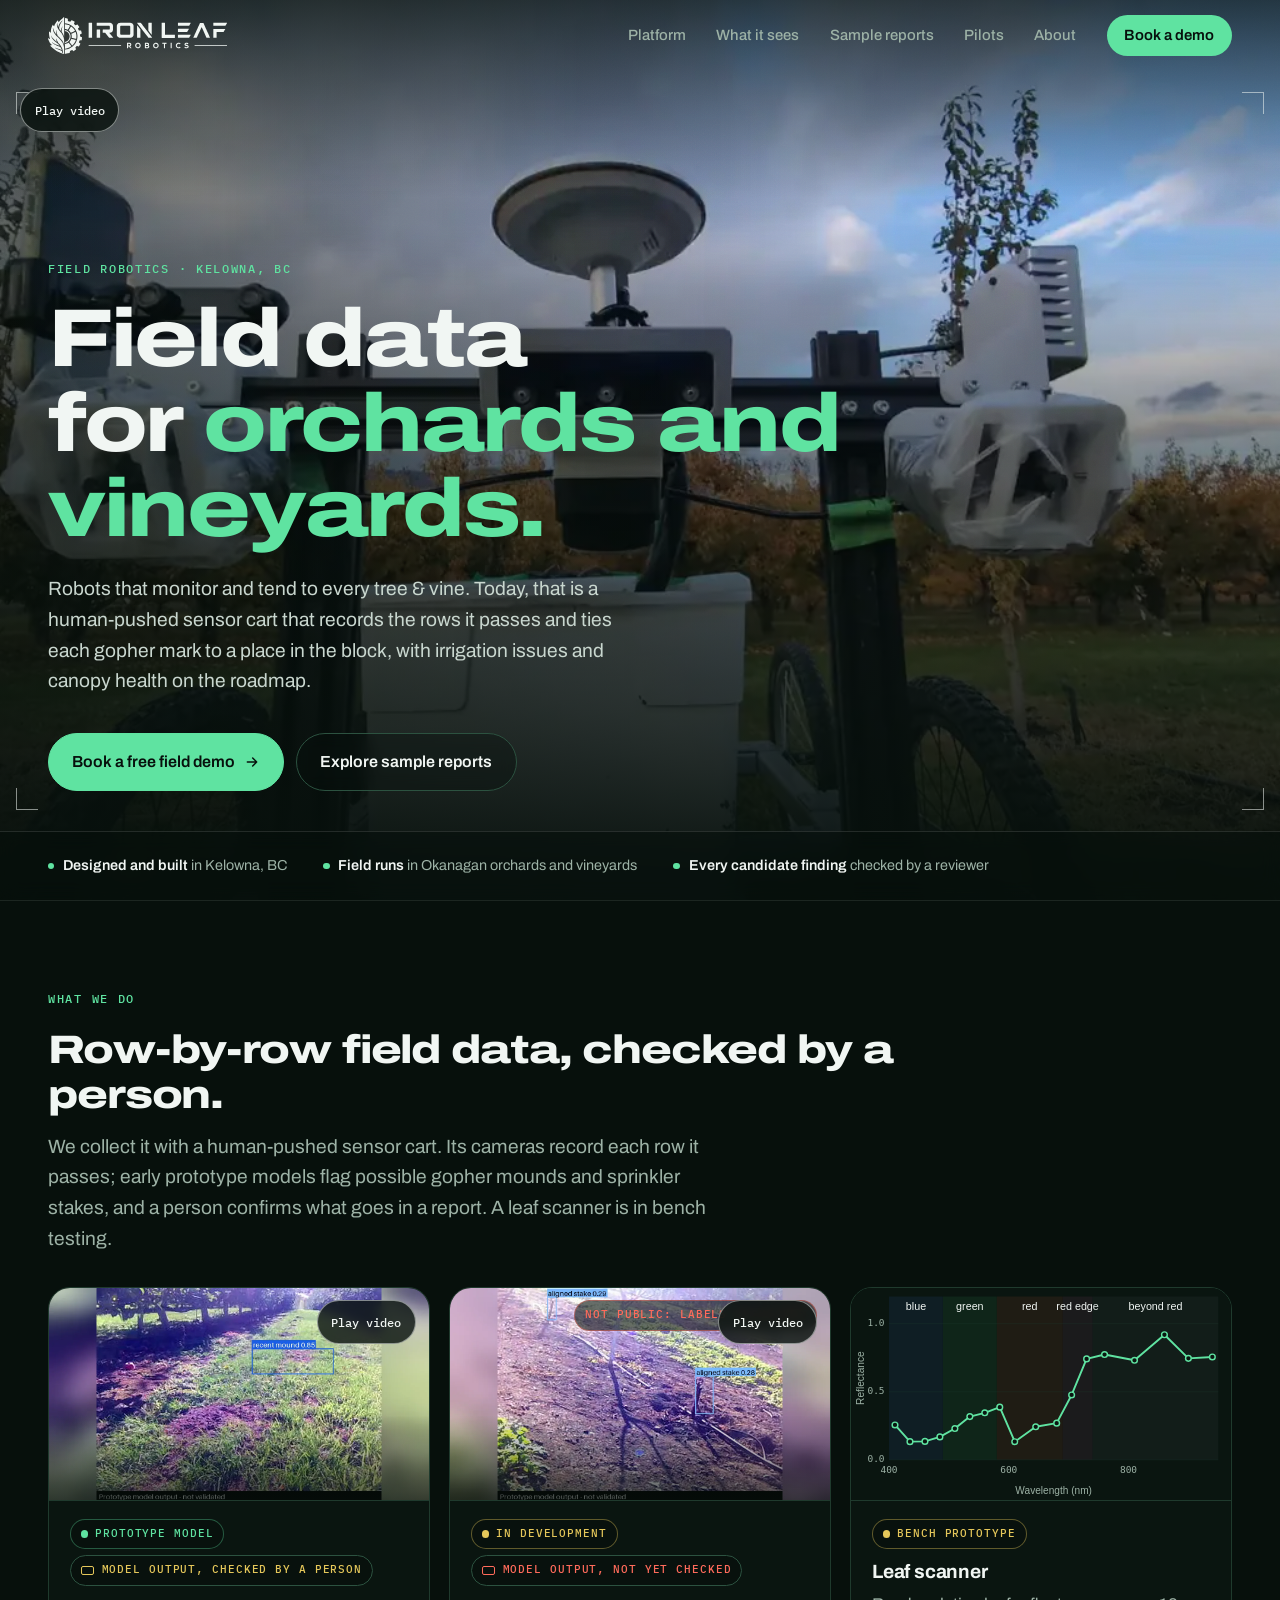
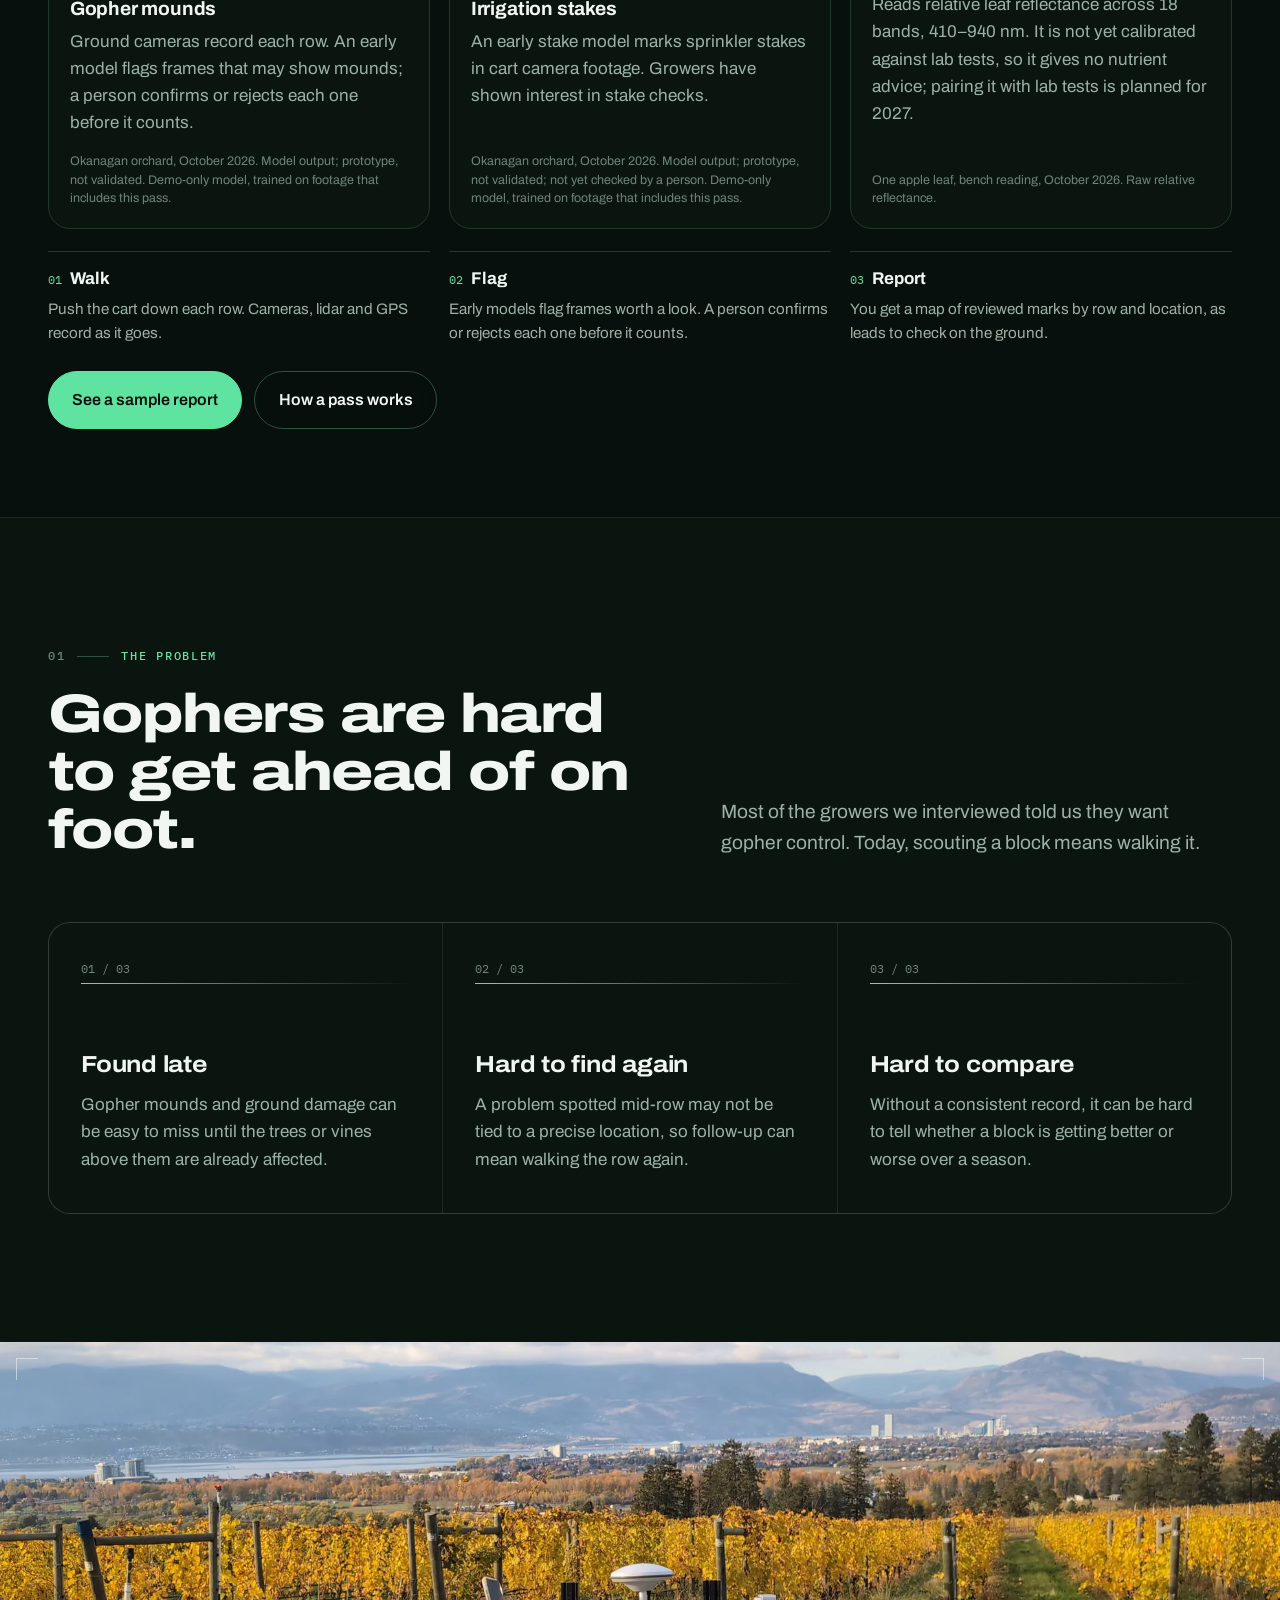
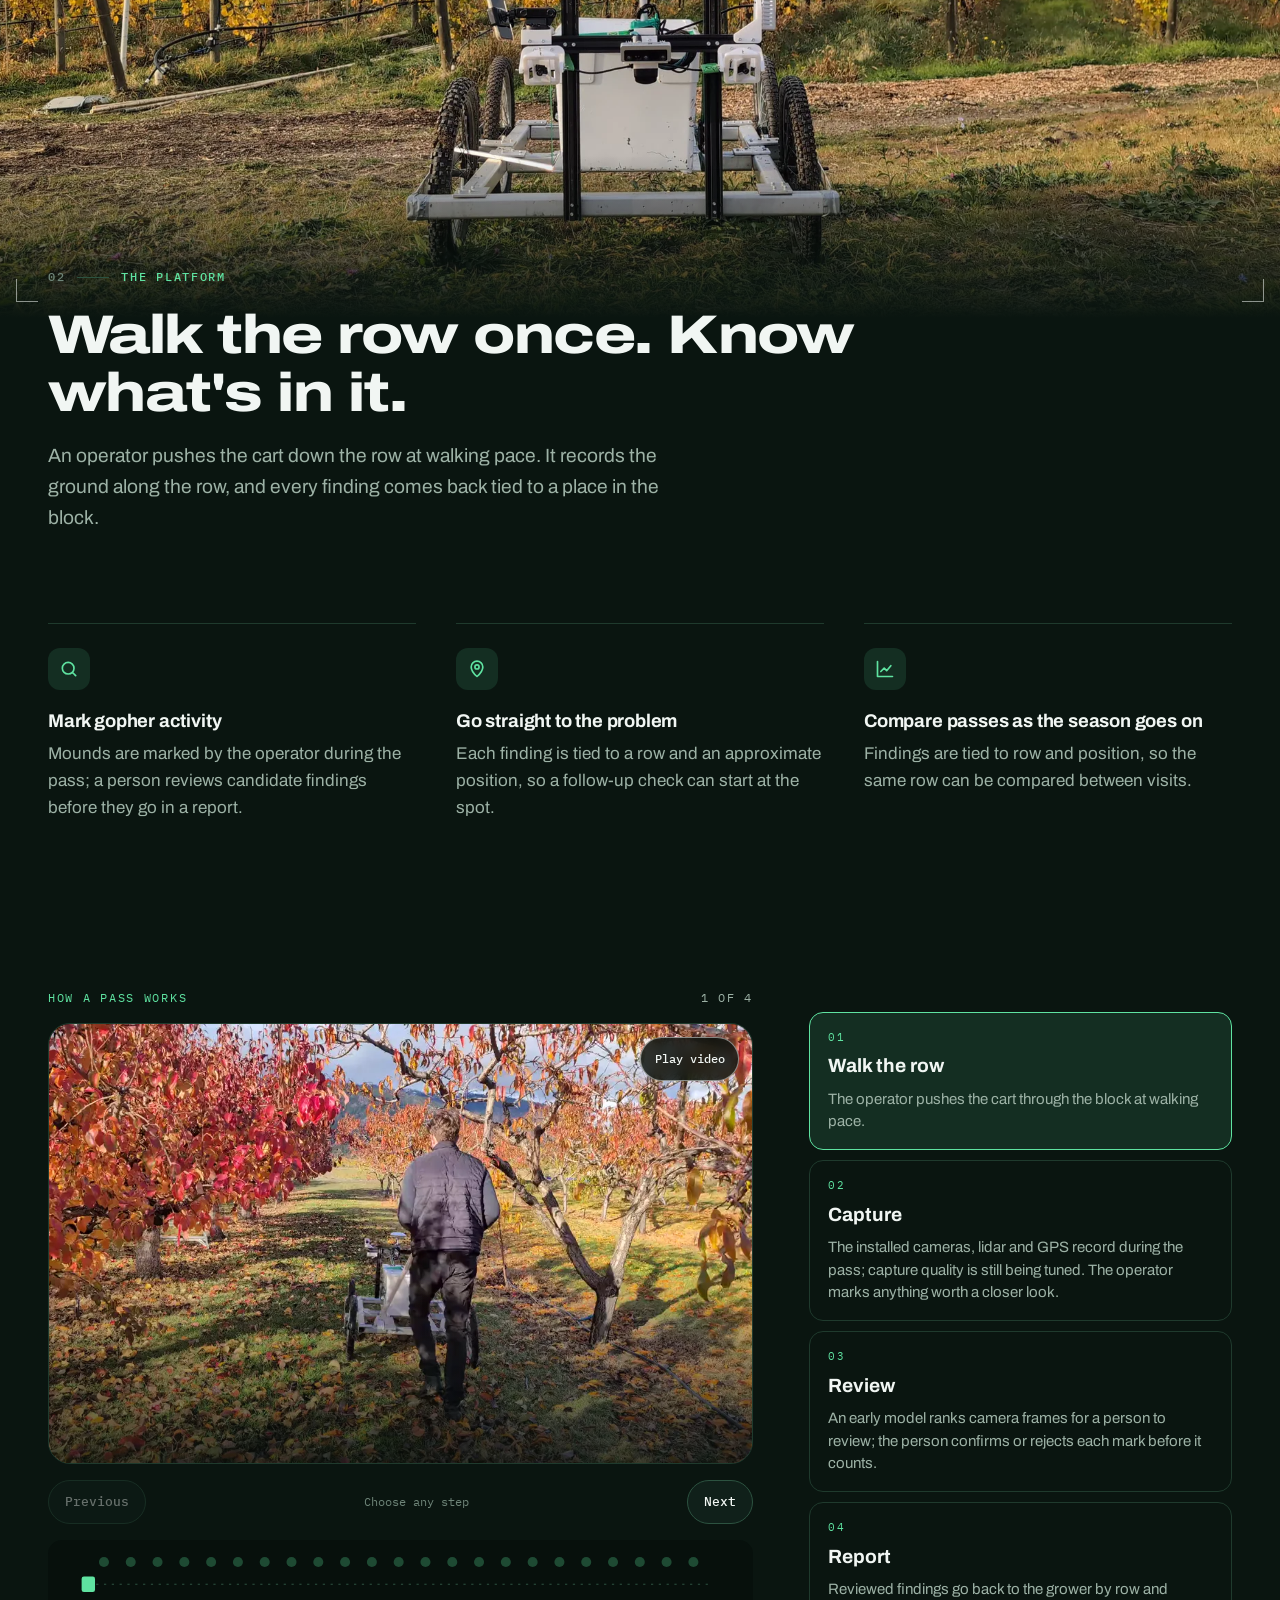
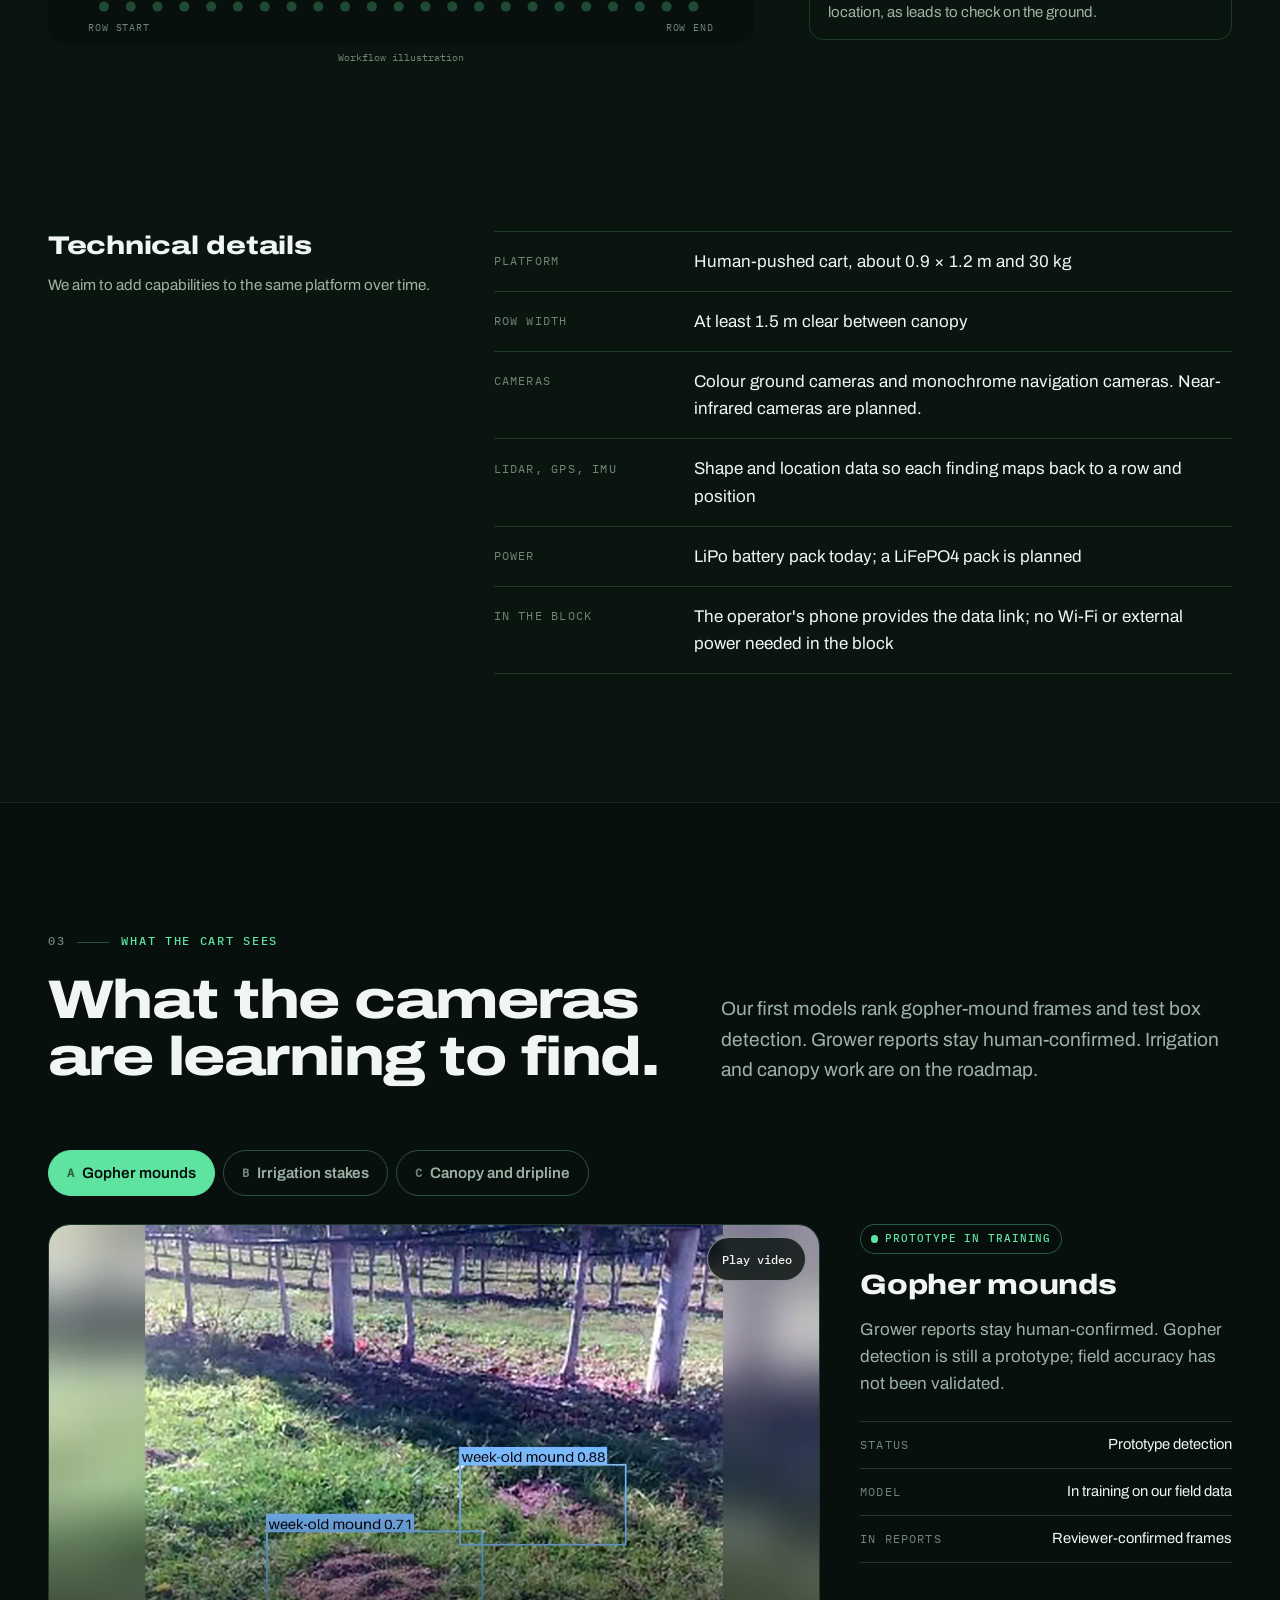
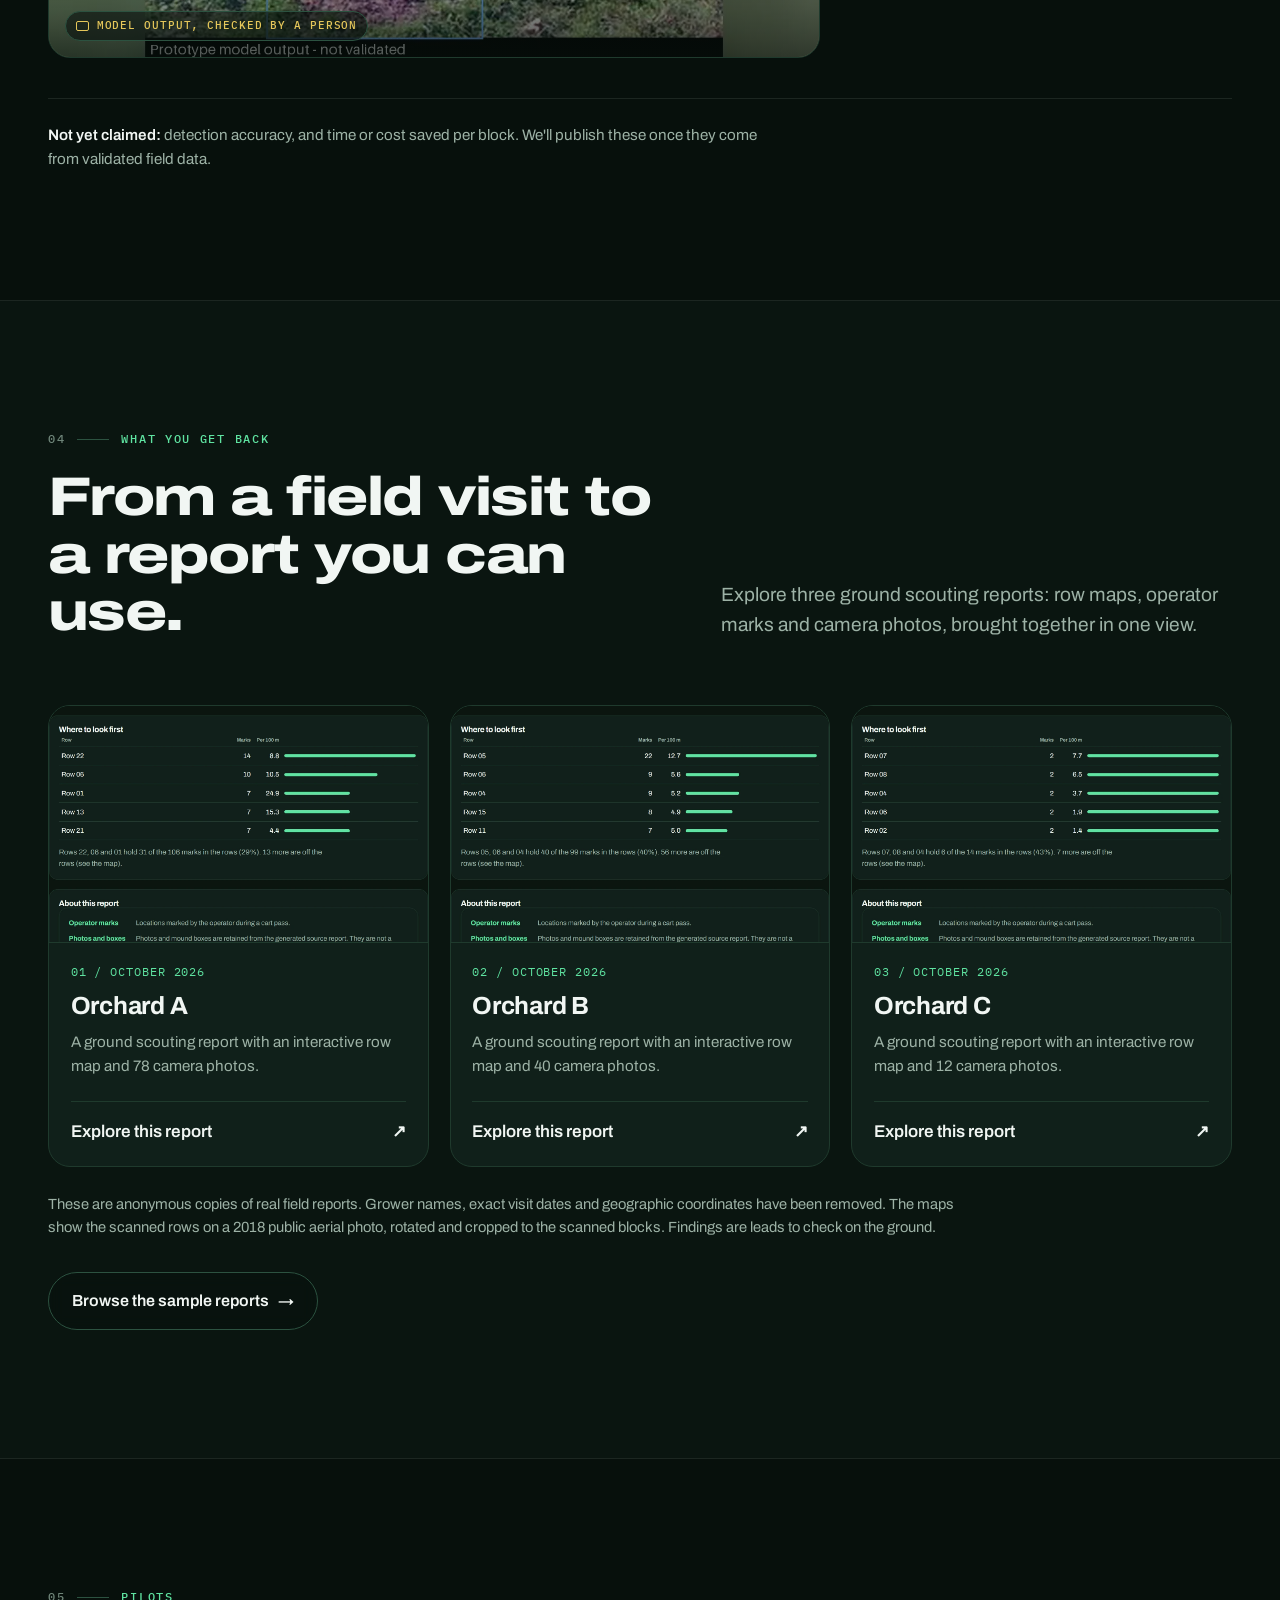
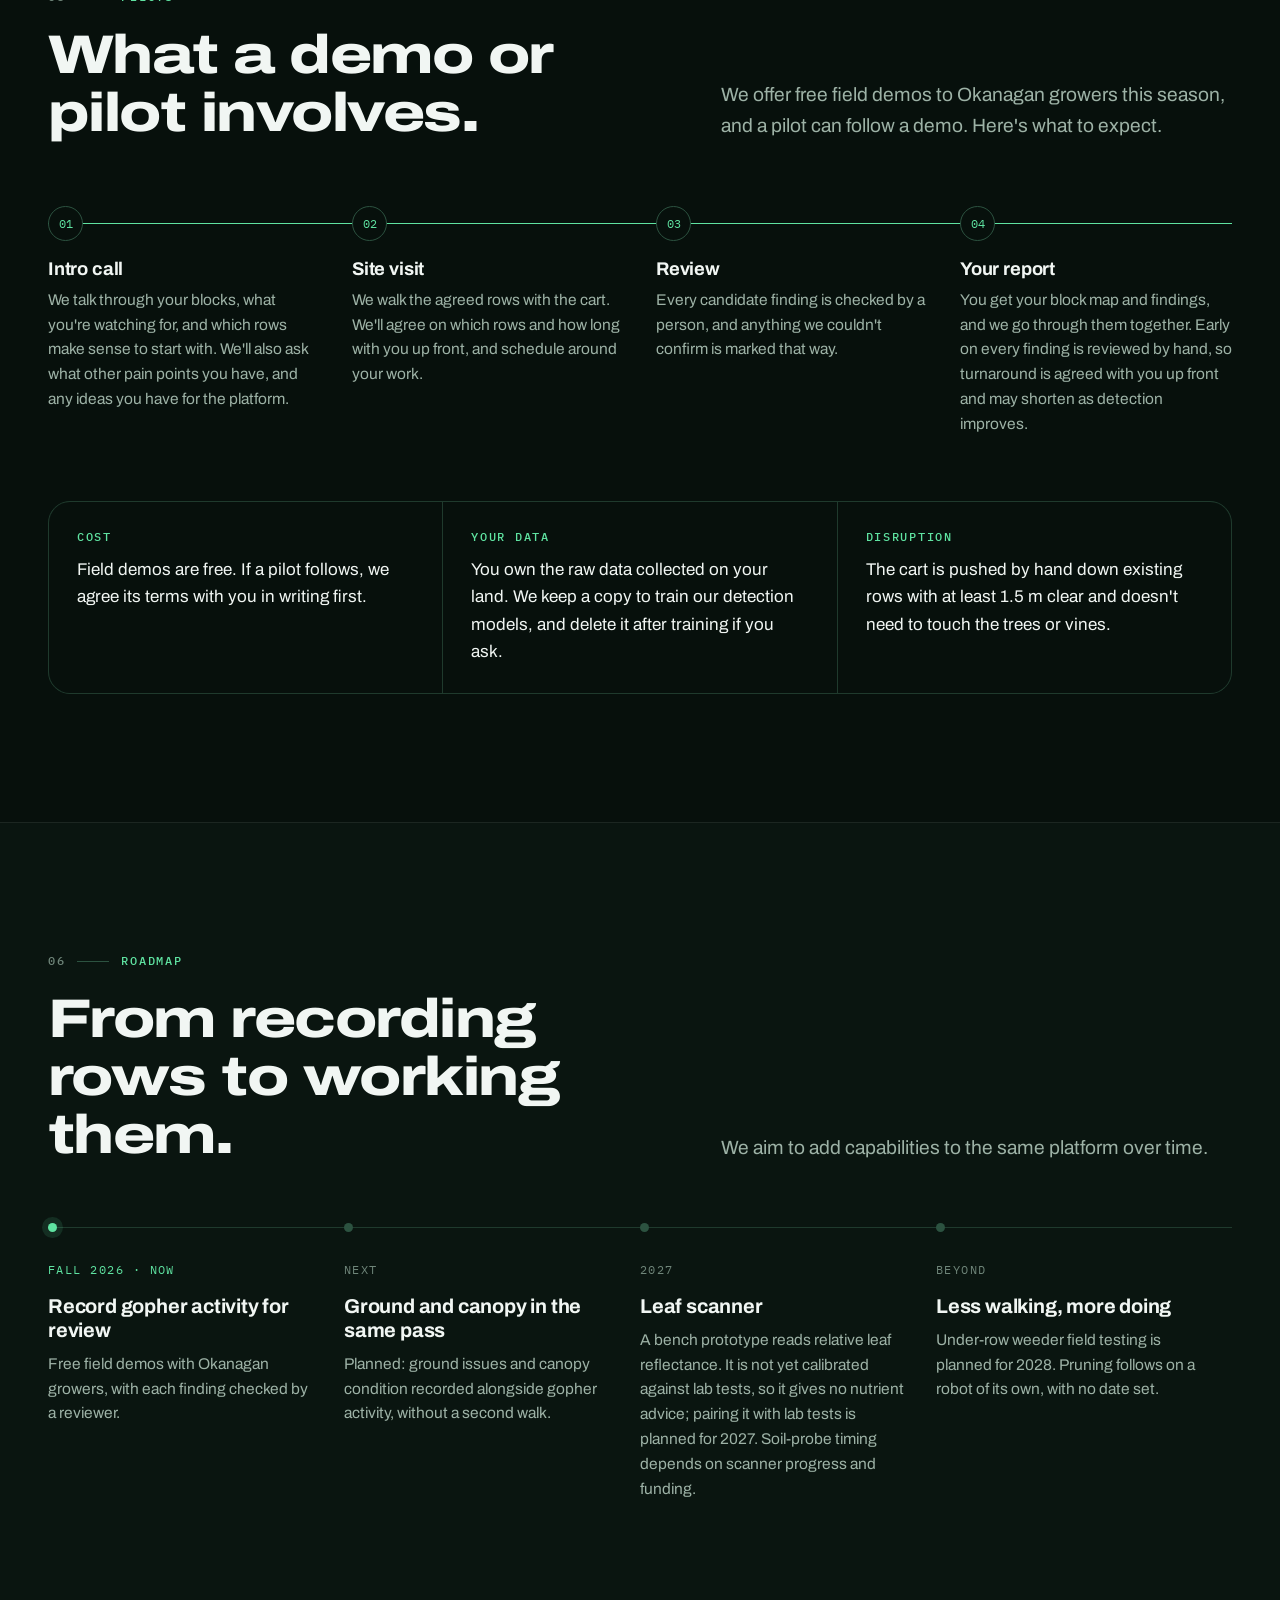
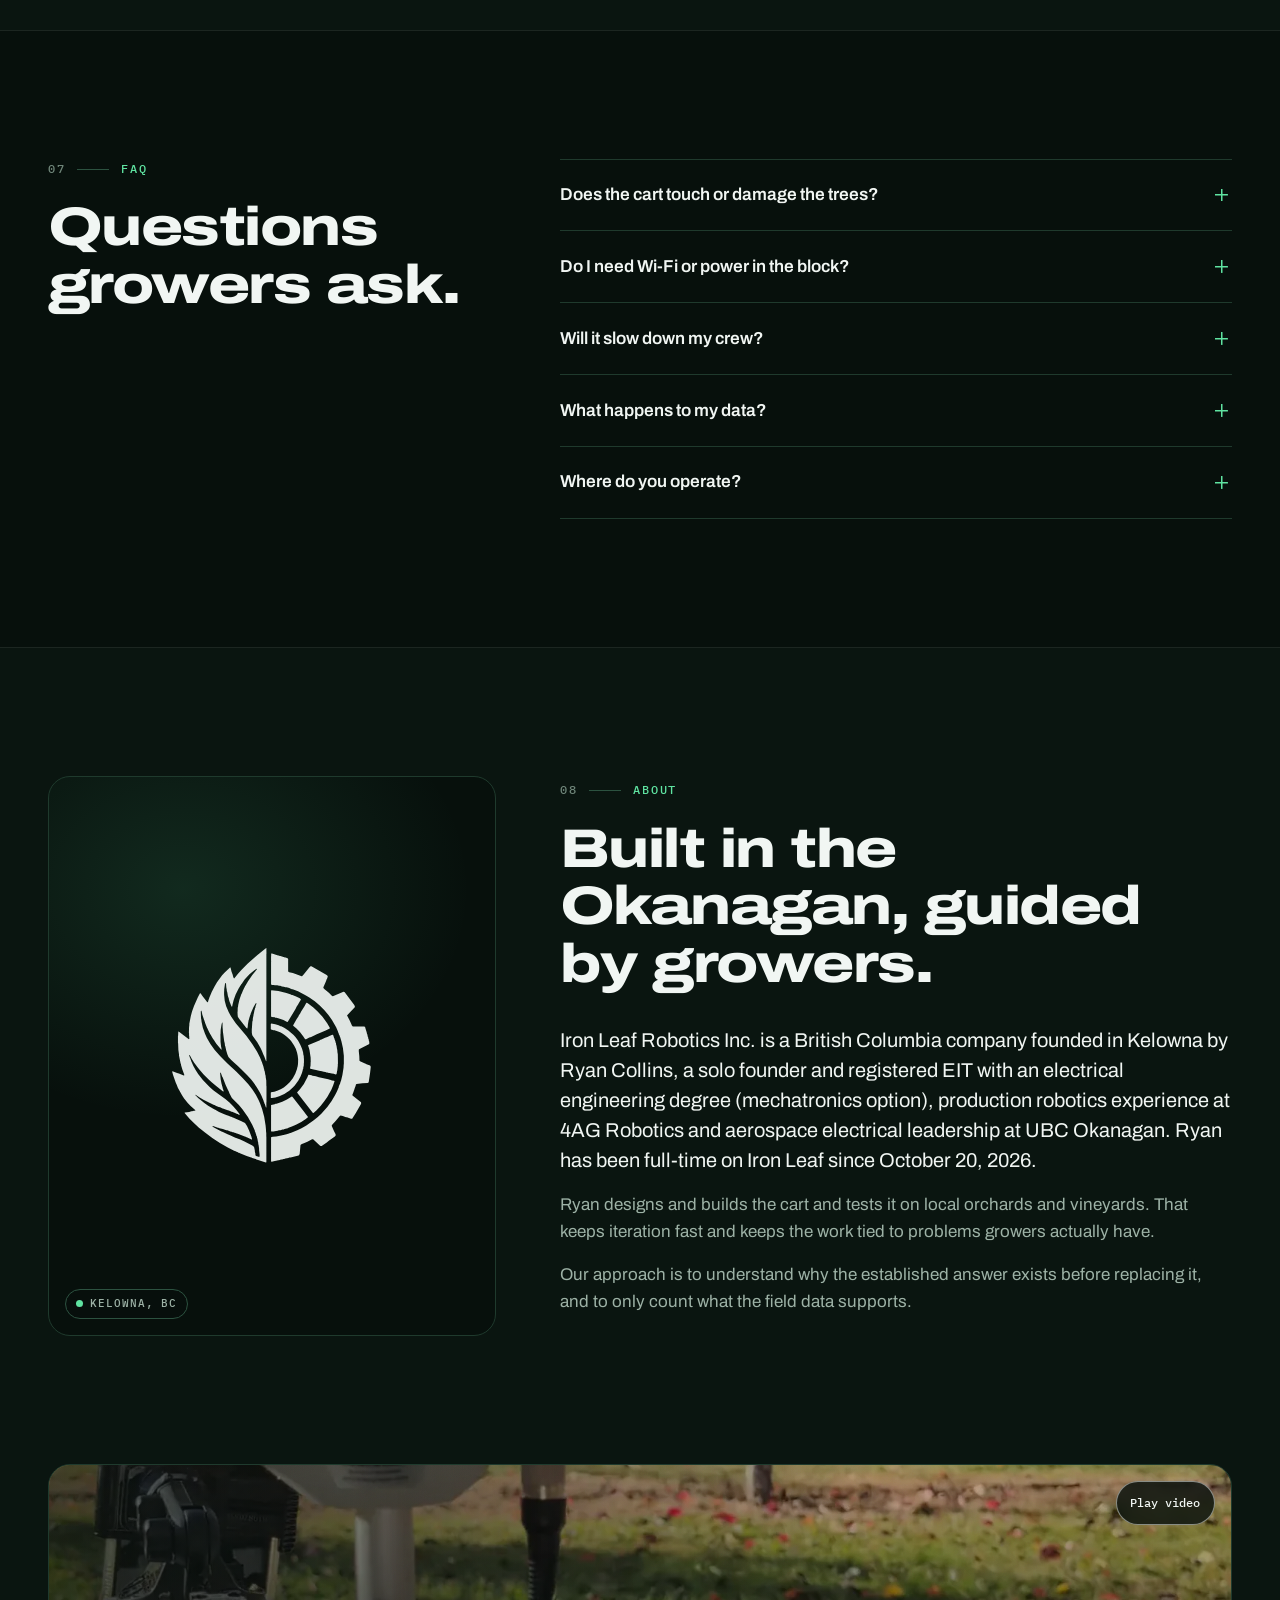
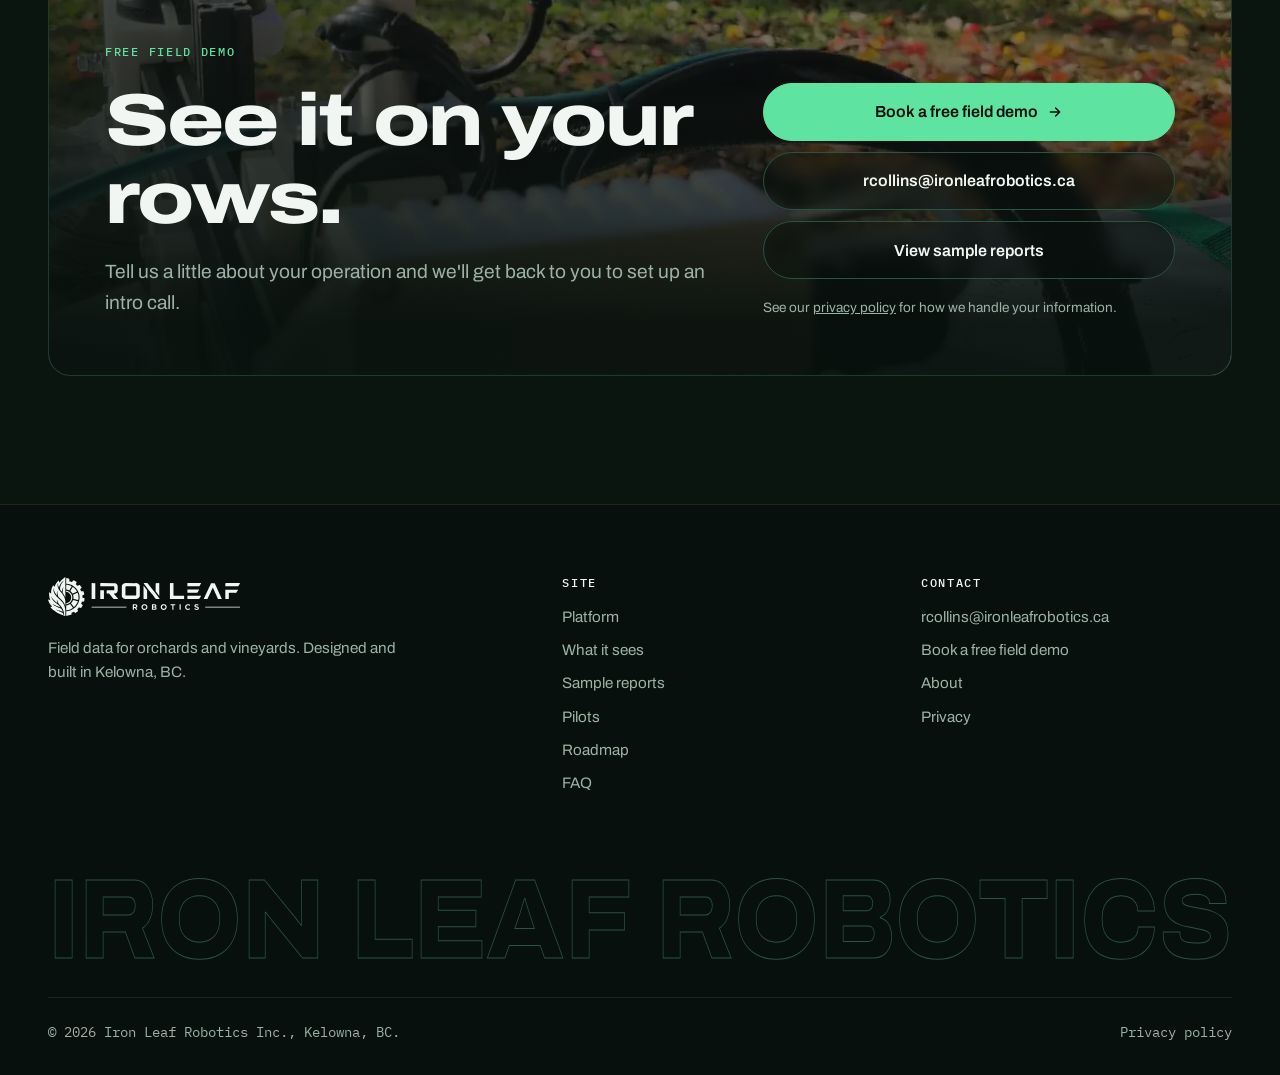
==== commit ca39ca1a: "Remove the field log for now; review copy fixes (ILR R4) - Ryan 2026-11-02: "remove the field logs f" ====
--- a/index.html
+++ b/index.html
@@ -349,7 +349,6 @@
       <a href="#sees">What it sees</a>
       <a href="#report">Sample reports</a>
       <a href="#pilots">Pilots</a>
-      <a href="/field-log/">Field log</a>
       <a href="#about">About</a>
       <a class="cta" href="#contact">Book a demo</a>
     </nav>
@@ -404,7 +403,7 @@
       <div class="reveal">
         <p class="eyebrow">What we do</p>
         <h2 id="what-title">Row-by-row field data, checked by a person.</h2>
-        <p class="lead what-lead">Today, that is a human-pushed sensor cart. Its cameras record each row it passes; early prototype models flag possible gopher mounds and leaning irrigation stakes, and a person confirms what goes in a report. A leaf scanner is in bench testing.</p>
+        <p class="lead what-lead">We collect it with a human-pushed sensor cart. Its cameras record each row it passes; early prototype models flag possible gopher mounds and sprinkler stakes, and a person confirms what goes in a report. A leaf scanner is in bench testing.</p>
       </div>
       <ul class="what-cards">
         <li class="what-card reveal" style="--i:0">
@@ -427,7 +426,7 @@
           <div class="body">
             <div class="tags"><span class="chip amber"><span class="dot"></span>In development</span><span class="chip prov model-unreviewed">Model output, not yet checked</span></div>
             <h3>Irrigation stakes</h3>
-            <p>An early stake model marks sprinkler stakes in cart camera footage. Stake checks are a direction growers have shown interest in.</p>
+            <p>An early stake model marks sprinkler stakes in cart camera footage. Growers have shown interest in stake checks.</p>
             <p class="cap">Okanagan orchard, October 2026. Model output; prototype, not validated; not yet checked by a person. Demo-only model, trained on footage that includes this pass.</p>
           </div>
         </li>
@@ -619,14 +618,14 @@
 
       <div class="sees-panel" role="tabpanel" id="panel-stakes" aria-labelledby="tab-stakes" hidden>
         <div class="sees-media" data-clip-cat="stakes">
-          <div class="pending-media"><div><b>Stake clips</b>Reviewed-label frames are in the field log</div></div>
+          <div class="pending-media"><div><b>Stake clips</b>Reviewed-label frames coming soon</div></div>
           <div class="shade"></div>
           <div class="chips" data-clip-chips></div>
         </div>
         <div class="sees-copy">
           <span class="chip amber"><span class="dot"></span>In development</span>
           <h3>Irrigation stakes</h3>
-          <p>Irrigation-stake checks are a direction growers have shown interest in.</p>
+          <p>Growers have shown interest in irrigation-stake checks.</p>
           <ul>
             <li><span>Focus</span><span>Irrigation-stake checks</span></li>
             <li><span>Model</span><span>In development</span></li>
@@ -653,7 +652,6 @@
 
       <div class="sees-foot reveal">
         <p><b>Not yet claimed:</b> detection accuracy, and time or cost saved per block. We'll publish these once they come from validated field data.</p>
-        <a class="link-arrow" href="/field-log/">Open the field log <svg viewBox="0 0 24 24" fill="none" stroke="currentColor" stroke-width="2.2" stroke-linecap="round" stroke-linejoin="round" aria-hidden="true"><path d="M5 12h14M13 6l6 6-6 6"/></svg></a>
       </div>
     </div>
   </section>
@@ -688,7 +686,7 @@
           </div>
         </a>
       </div>
-      <p class="sample-note">These are anonymous copies of real field reports. Grower names, exact visit dates and location details have been removed. The maps show the scanned rows on a 2018 public aerial photo, rotated and cropped to the scanned blocks. Findings are leads to check on the ground.</p>
+      <p class="sample-note">These are anonymous copies of real field reports. Grower names, exact visit dates and geographic coordinates have been removed. The maps show the scanned rows on a 2018 public aerial photo, rotated and cropped to the scanned blocks. Findings are leads to check on the ground.</p>
       <div class="report-foot"><a class="btn ghost" href="/sample-report/">Browse the sample reports <span aria-hidden="true">&#8594;</span></a></div>
     </div>
   </section>
@@ -816,7 +814,6 @@
           <li><a href="/#sees">What it sees</a></li>
           <li><a href="/sample-report/">Sample reports</a></li>
           <li><a href="/#pilots">Pilots</a></li>
-          <li><a href="/field-log/">Field log</a></li>
           <li><a href="/#roadmap">Roadmap</a></li>
           <li><a href="/#faq">FAQ</a></li>
         </ul>
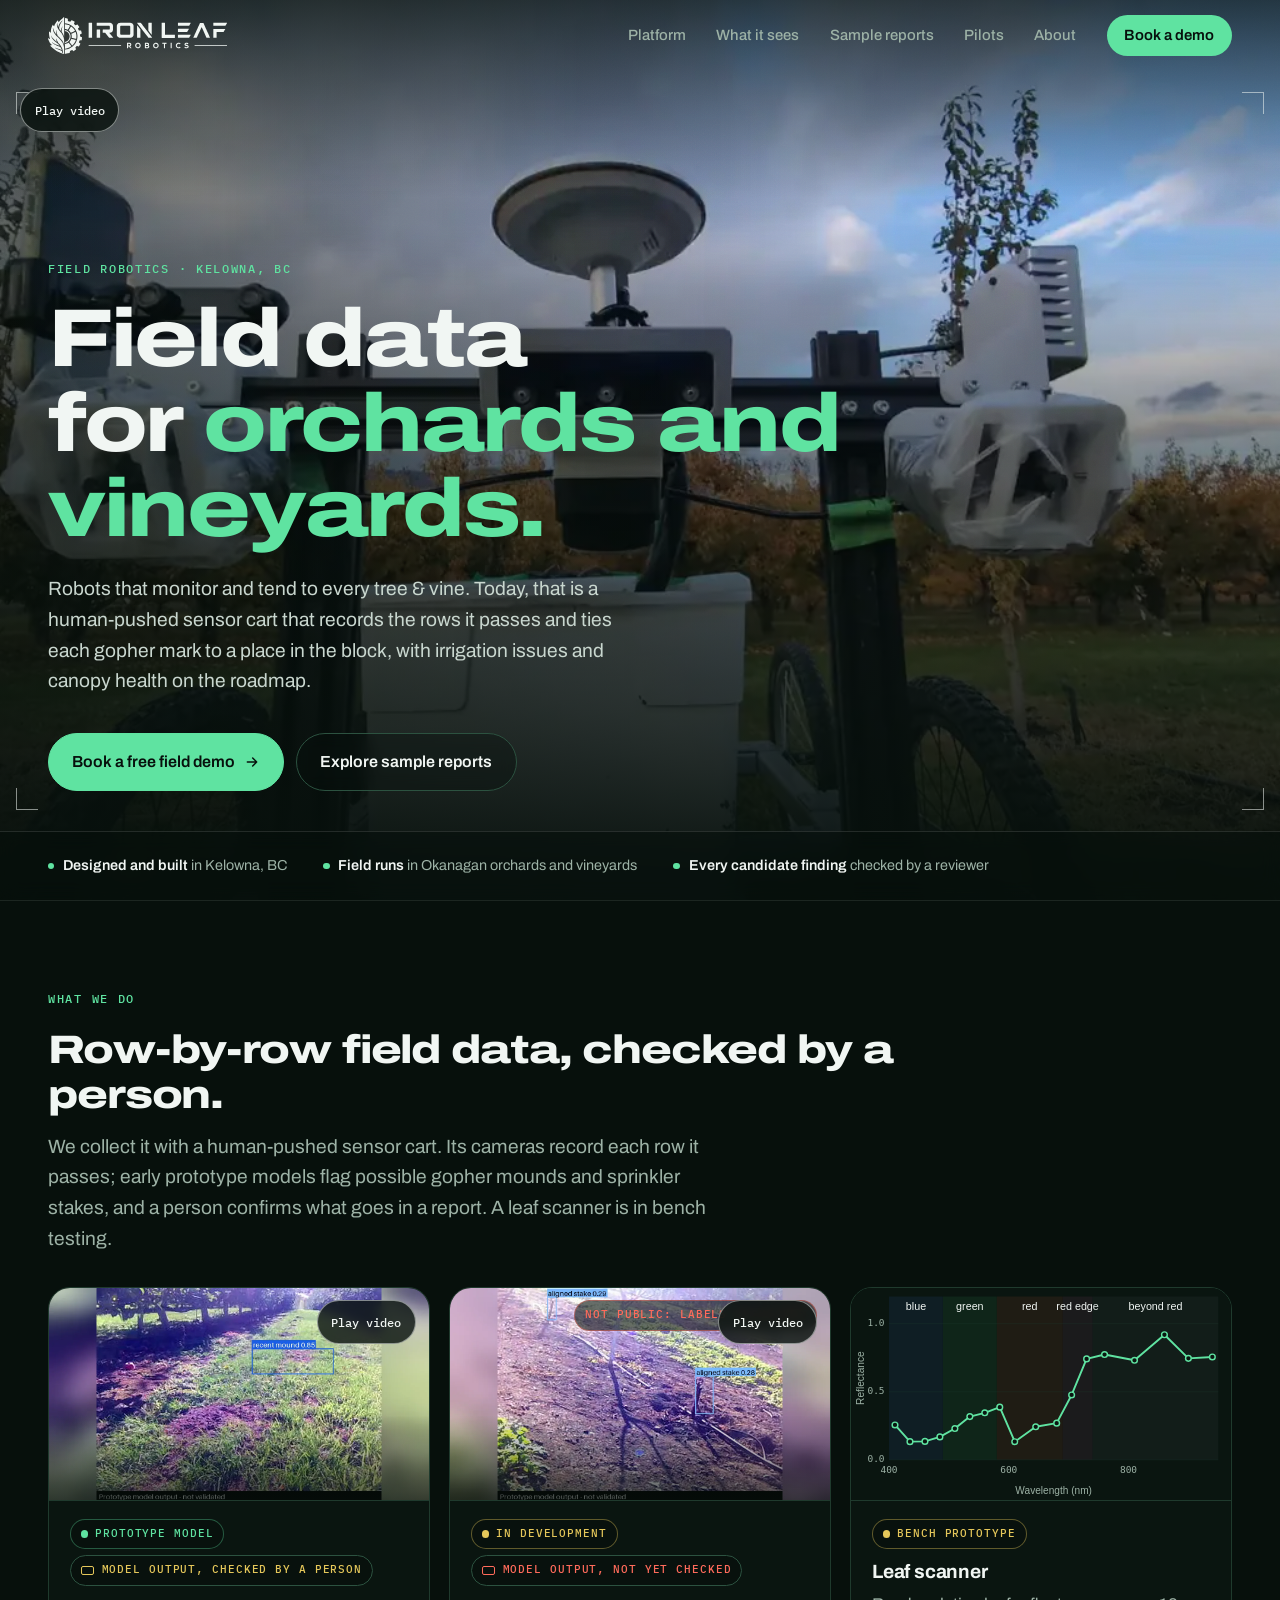
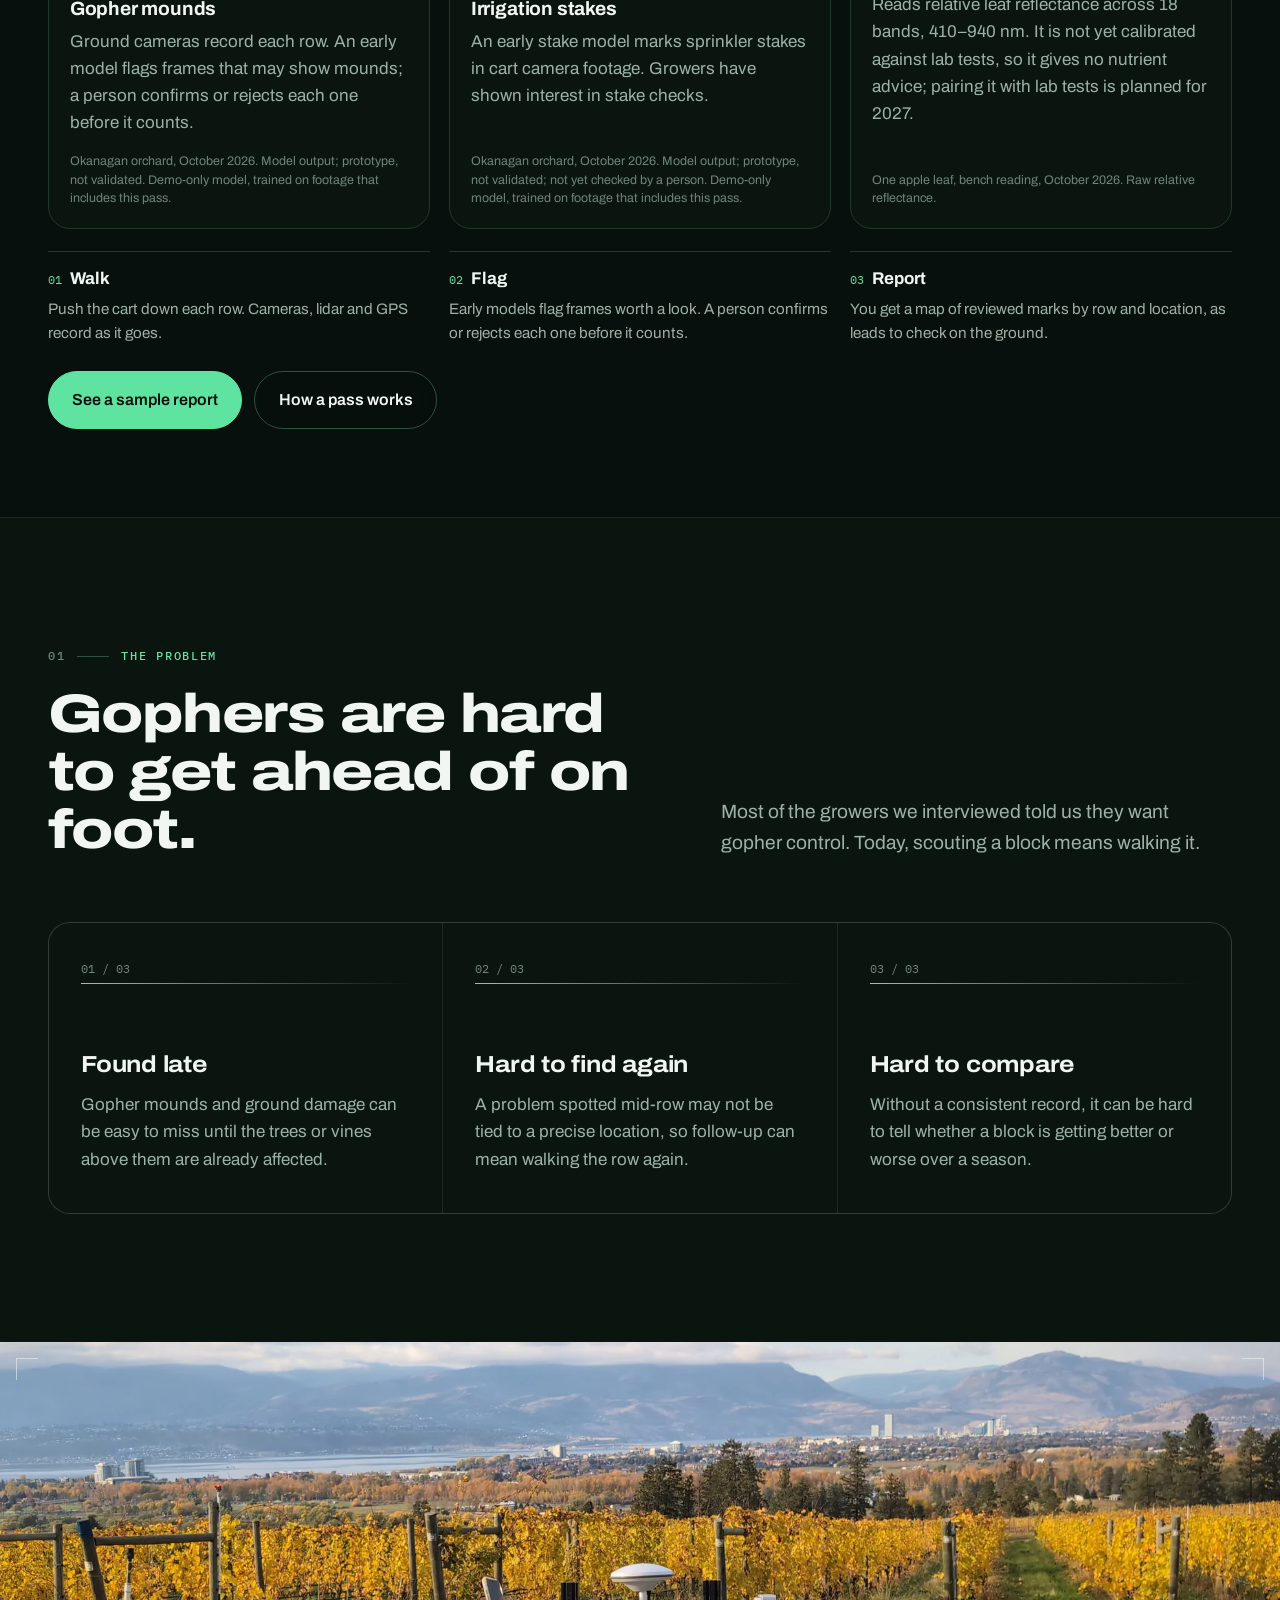
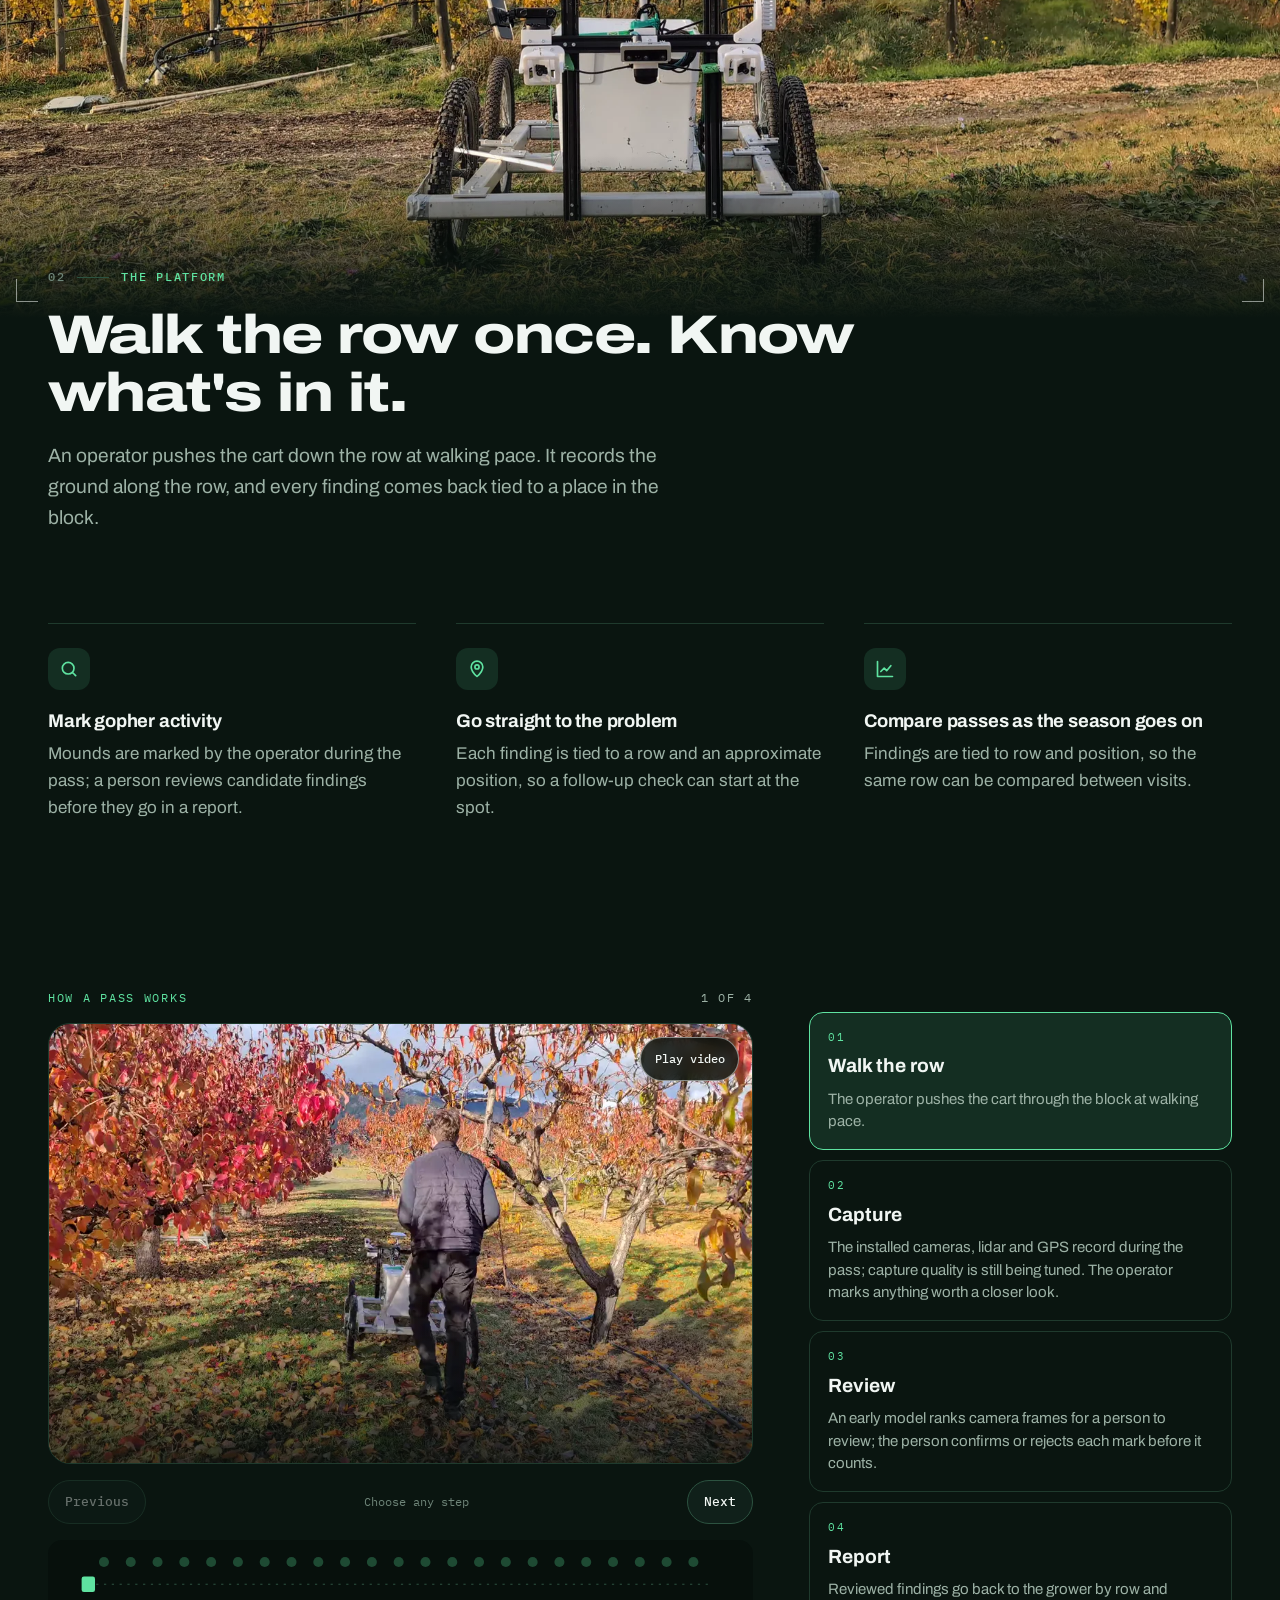
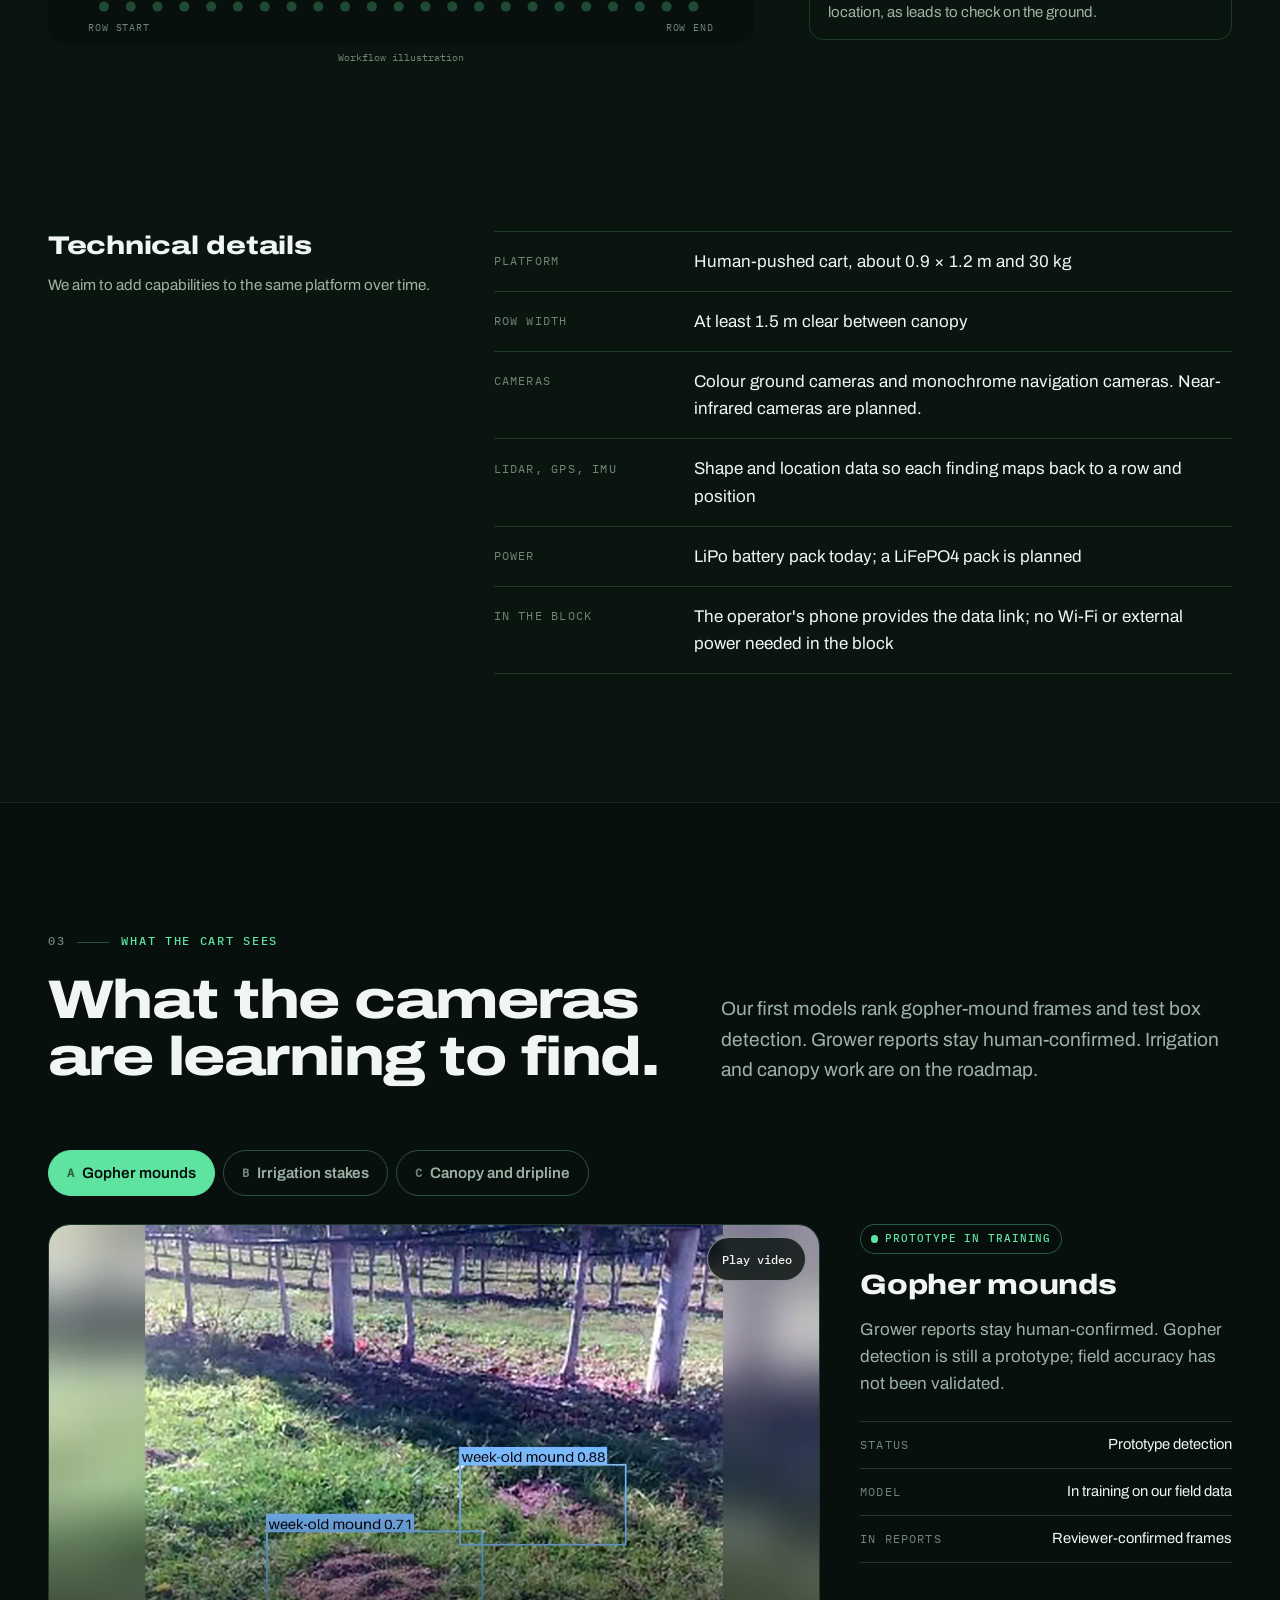
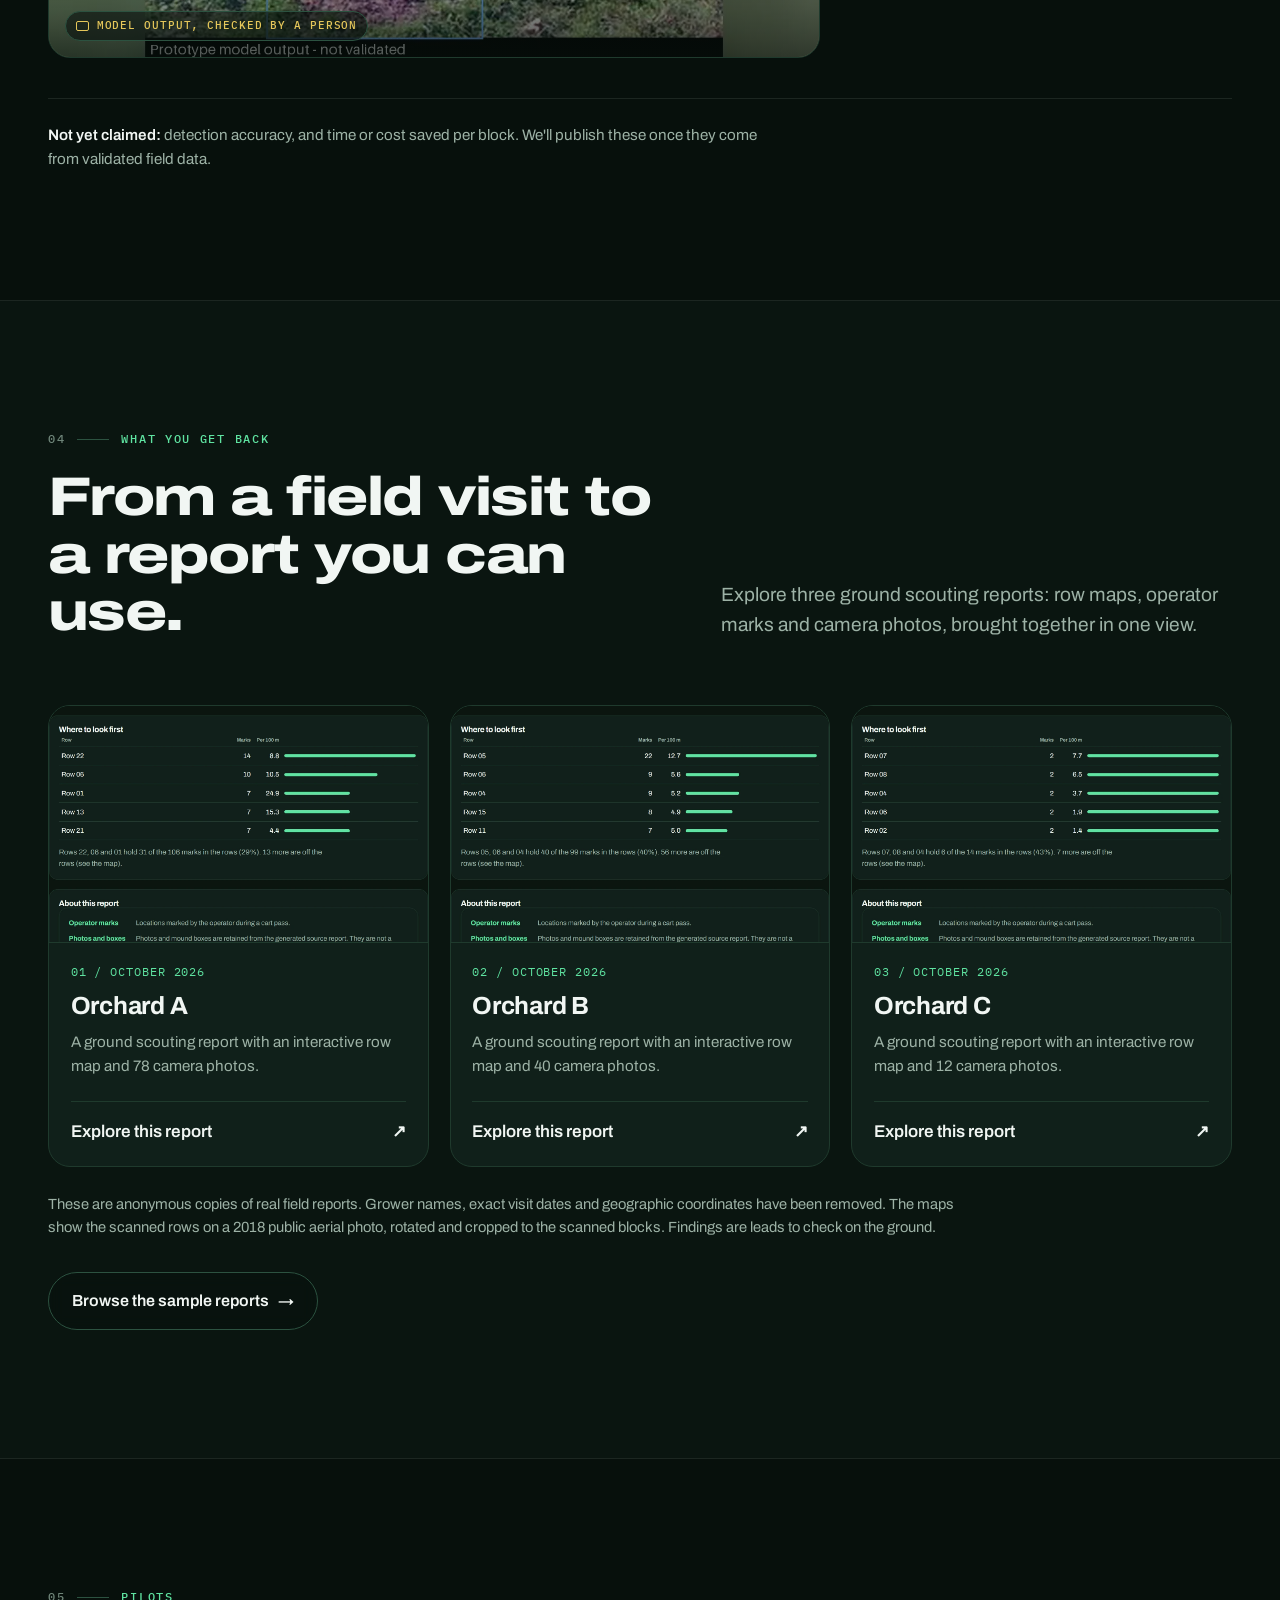
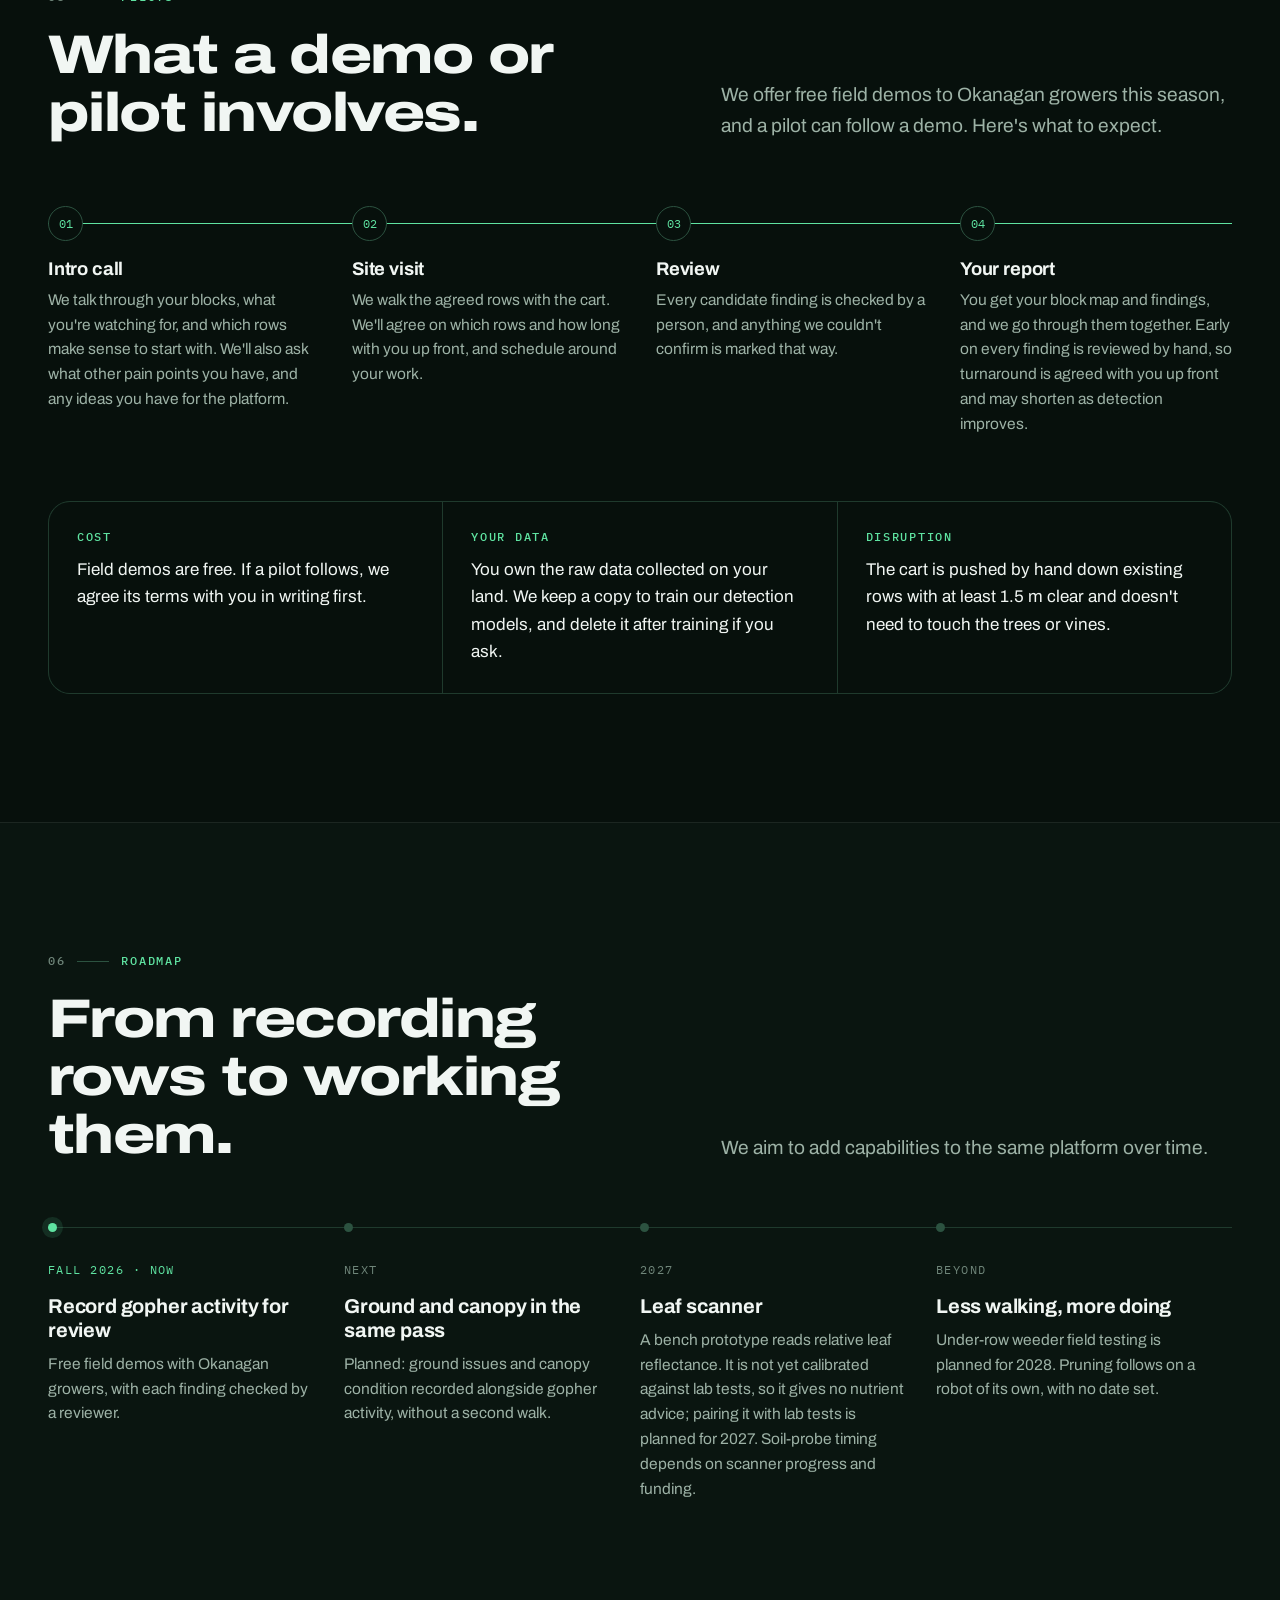
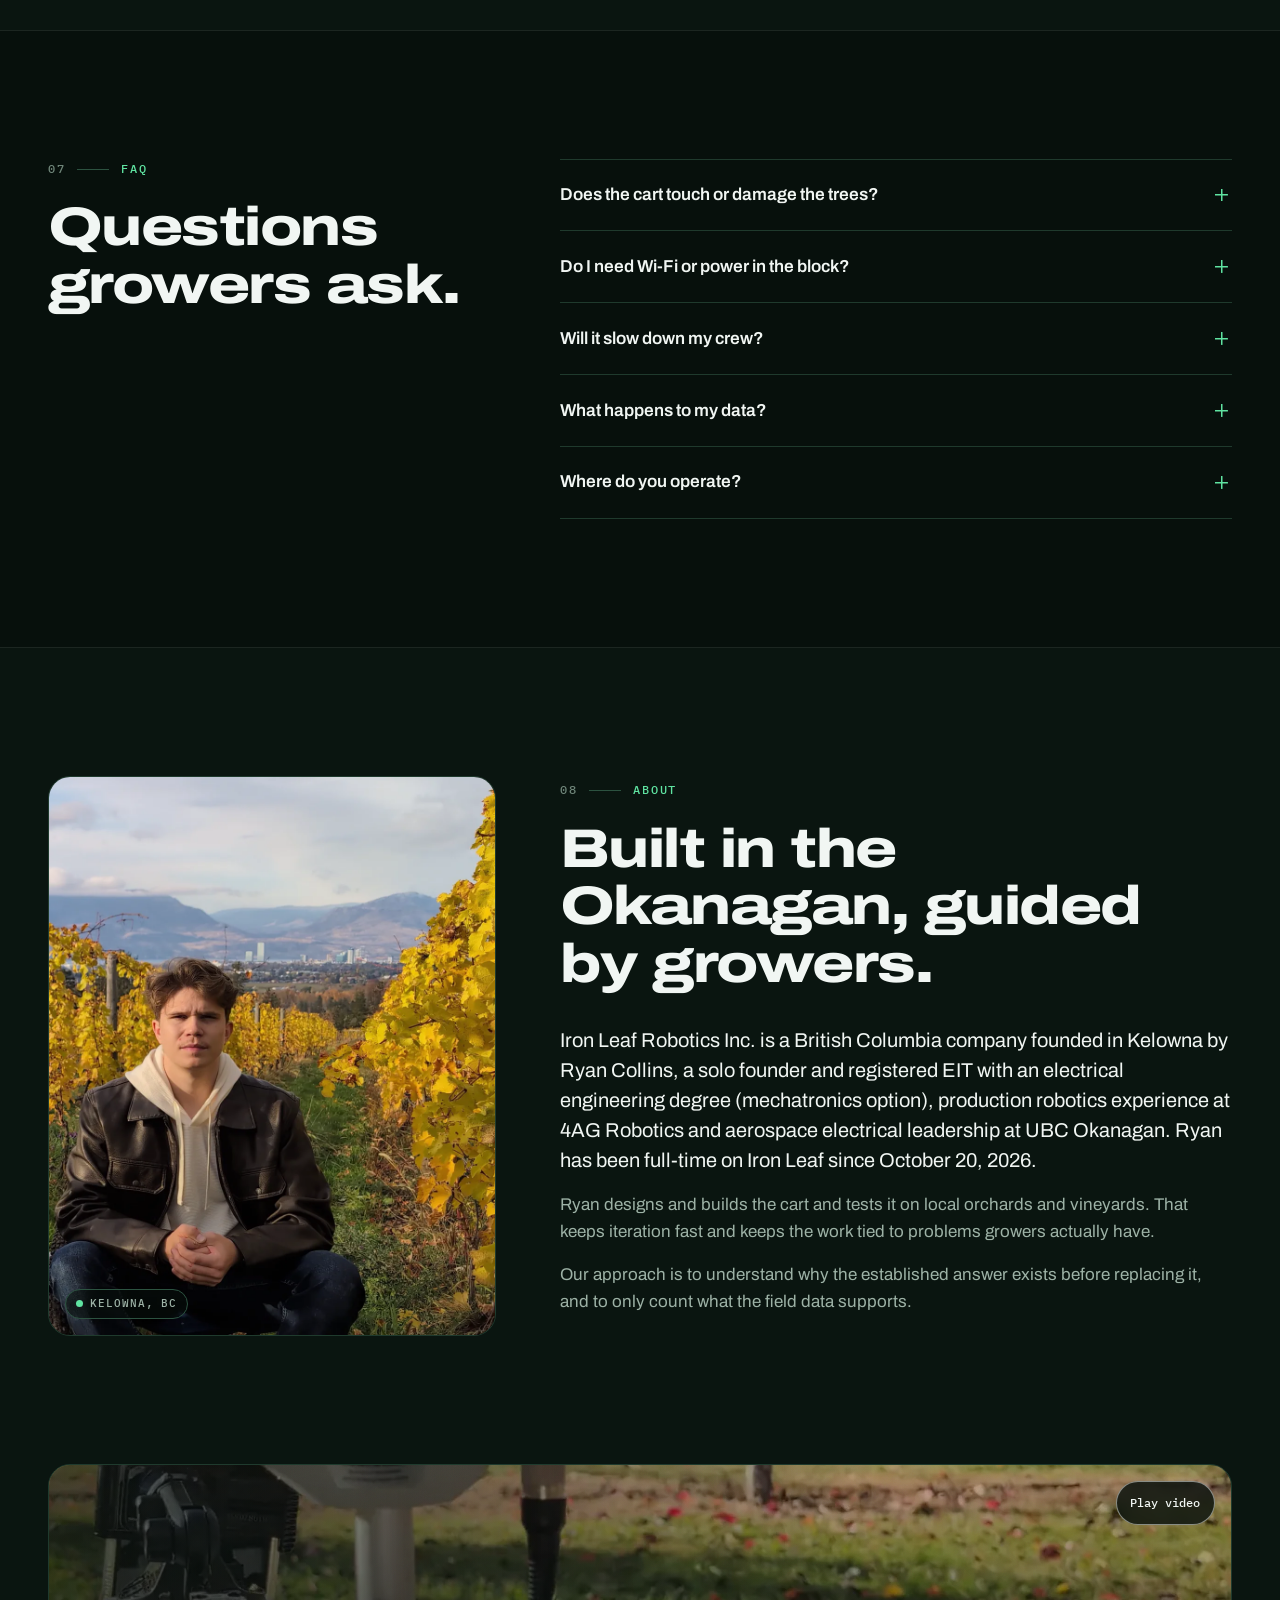
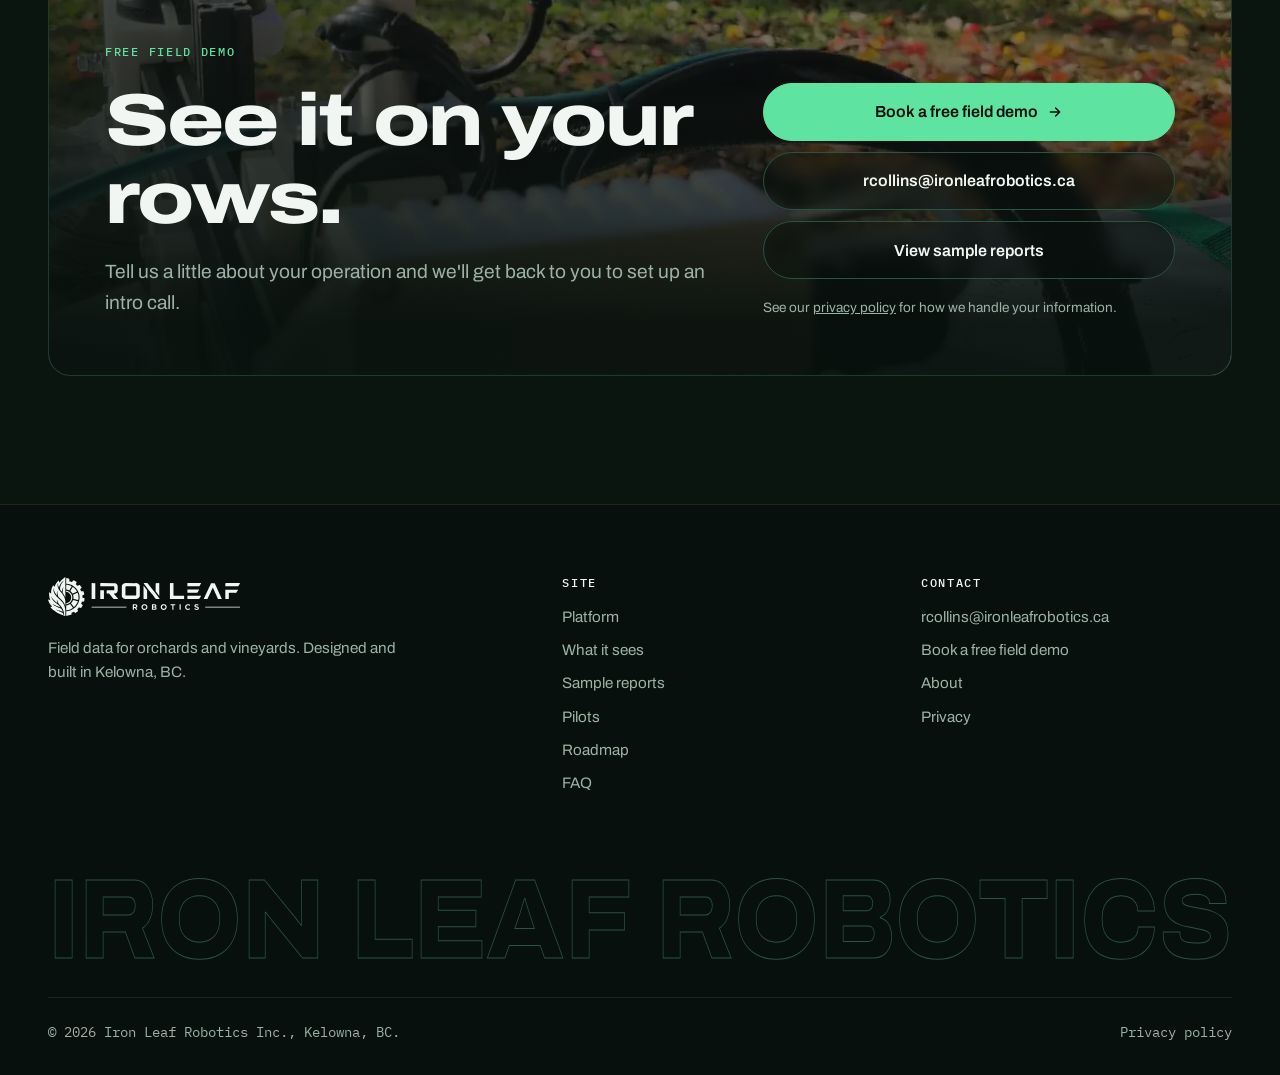
==== commit 0c817f52: "About section: founder photo from the founder video take (ILR R4) Replaces the logo placeholder in t" ====
--- a/index.html
+++ b/index.html
@@ -269,9 +269,10 @@
   .about-card { position: relative; aspect-ratio: 4 / 5; border-radius: var(--radius-lg); border: 1px solid var(--border); overflow: hidden; background: radial-gradient(30rem 24rem at 30% 20%, rgba(95,227,161,.12), transparent 60%), var(--bg-deep); display: grid; place-items: center; }
   .about-card .logo-mark { width: 46%; color: var(--text); opacity: .92; }
   .about-card .place { position: absolute; left: 1rem; bottom: 1rem; }
+  .about-card .about-photo { position: absolute; inset: 0; width: 100%; height: 100%; object-fit: cover; }
   .prose p { color: var(--muted); }
   .prose p.big { color: var(--text); font-size: 1.25rem; line-height: 1.5; }
-  @media (max-width: 54rem) { .about-grid { grid-template-columns: 1fr; gap: 2.5rem; } .about-card { aspect-ratio: 16 / 10; } .about-card .logo-mark { width: 26%; } }
+  @media (max-width: 54rem) { .about-grid { grid-template-columns: 1fr; gap: 2.5rem; } .about-card { aspect-ratio: 16 / 10; } .about-card .logo-mark { width: 26%; } .about-card.has-photo { aspect-ratio: 4 / 5; width: 100%; max-width: 26rem; } }
 
   /* ===== Contact ===== */
   #contact { padding-top: 0; }
@@ -756,10 +757,10 @@
   <!-- ========== About ========== -->
   <section id="about">
     <div class="wrap about-grid">
-      <!-- Swap in the founder photo (you beside the cart in a row) when it's shot. -->
-      <div class="about-card reveal" aria-hidden="true">
-        <svg class="logo-mark" viewBox="0 0 394 424"><use href="#ilr-mark"/></svg>
-        <span class="chip place"><span class="dot" style="color:var(--mint)"></span>Kelowna, BC</span>
+      <!-- Founder photo: still from the YC founder video take, 4:5 crop (2026-11-07). -->
+      <div class="about-card has-photo reveal">
+        <img class="about-photo" src="/assets/about-founder.webp" width="960" height="1200" loading="lazy" alt="Ryan Collins in an Okanagan vineyard">
+        <span class="chip place" aria-hidden="true"><span class="dot" style="color:var(--mint)"></span>Kelowna, BC</span>
       </div>
       <div class="reveal" style="--i:1">
         <p class="eyebrow"><span class="num">08</span>About</p>
